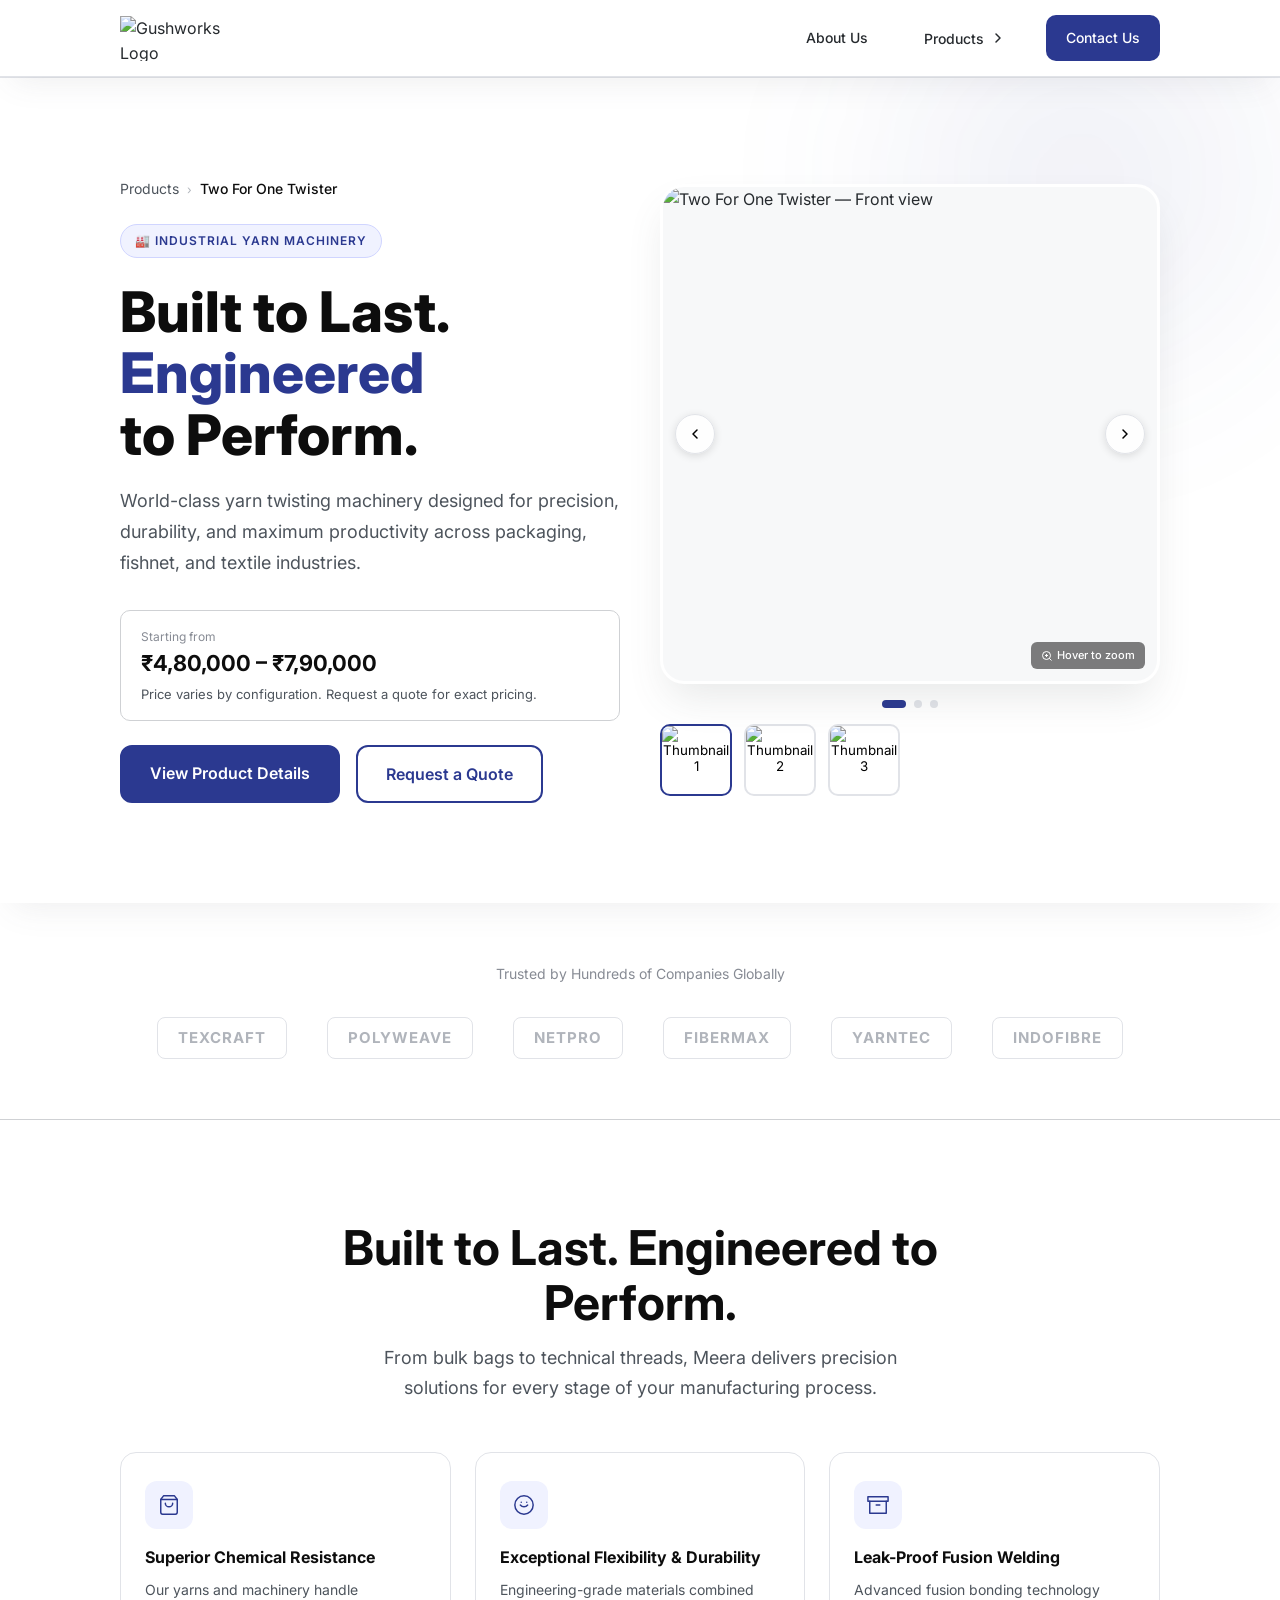
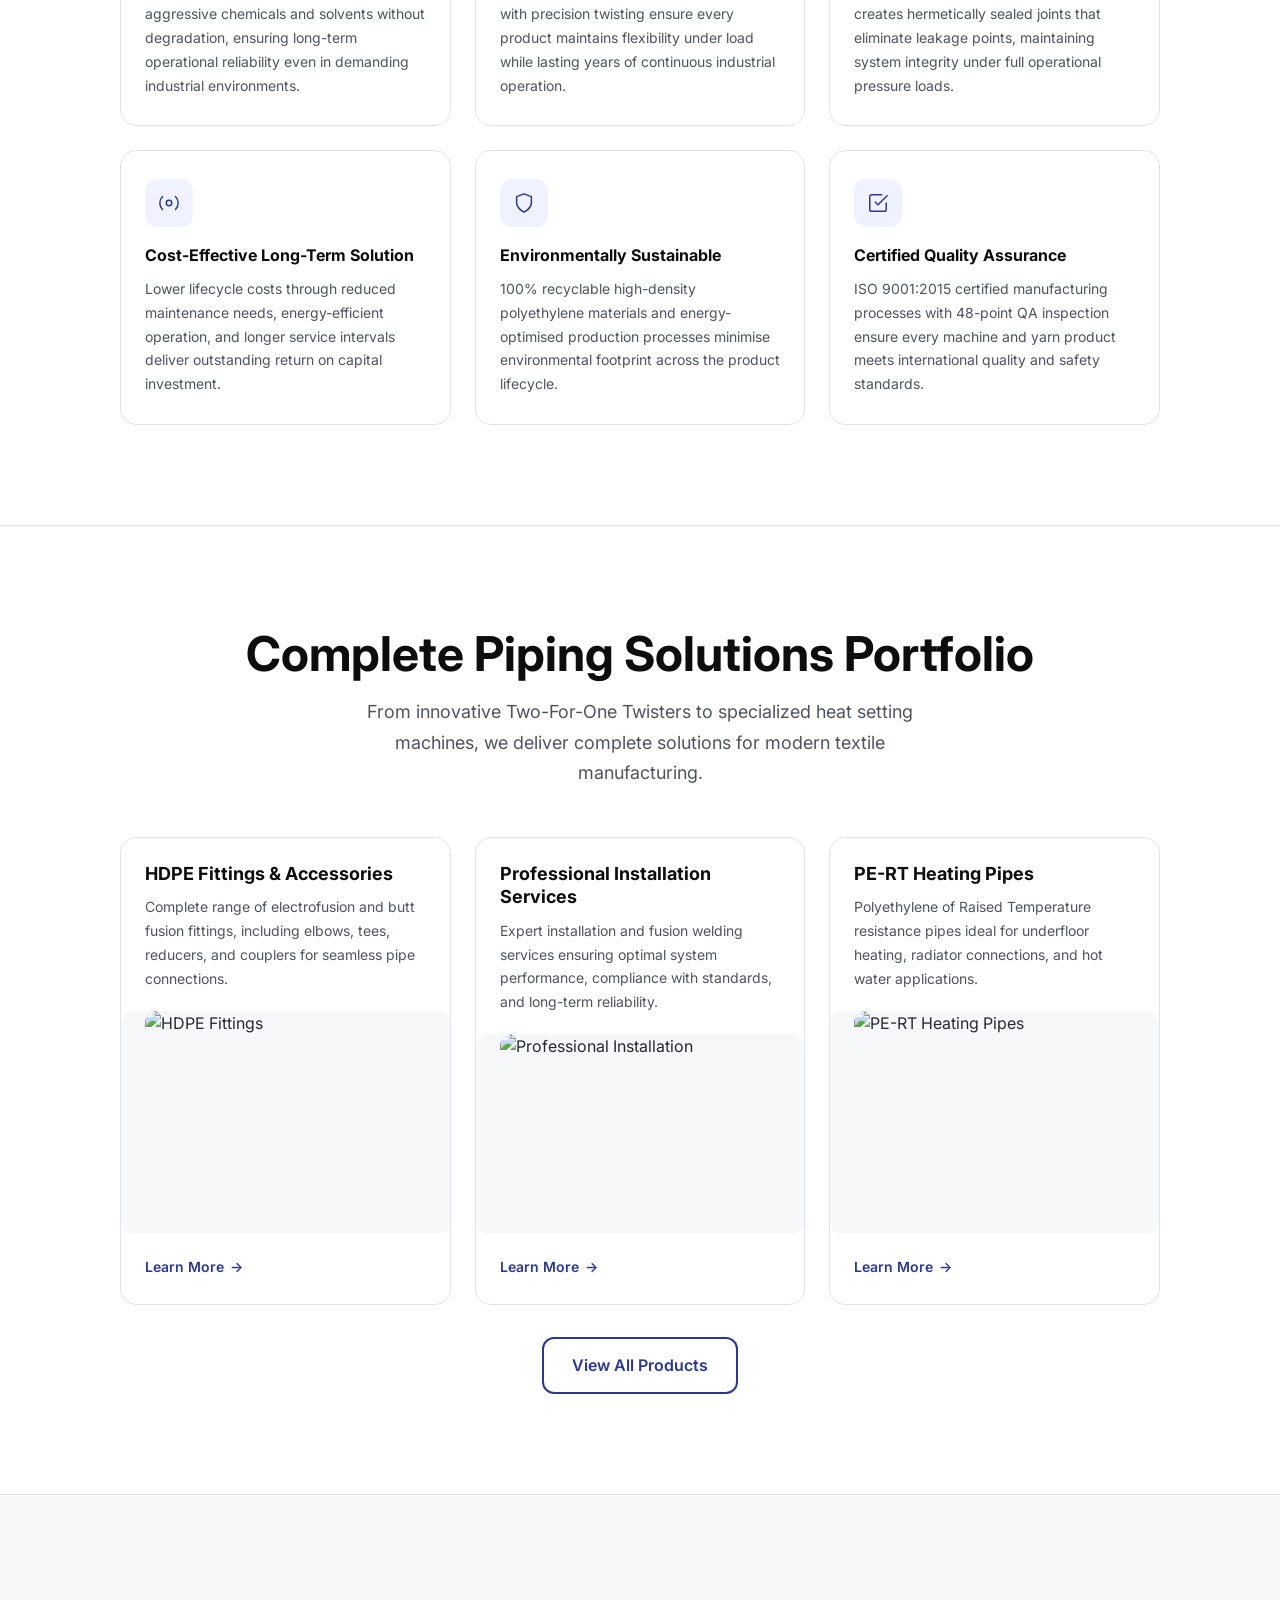
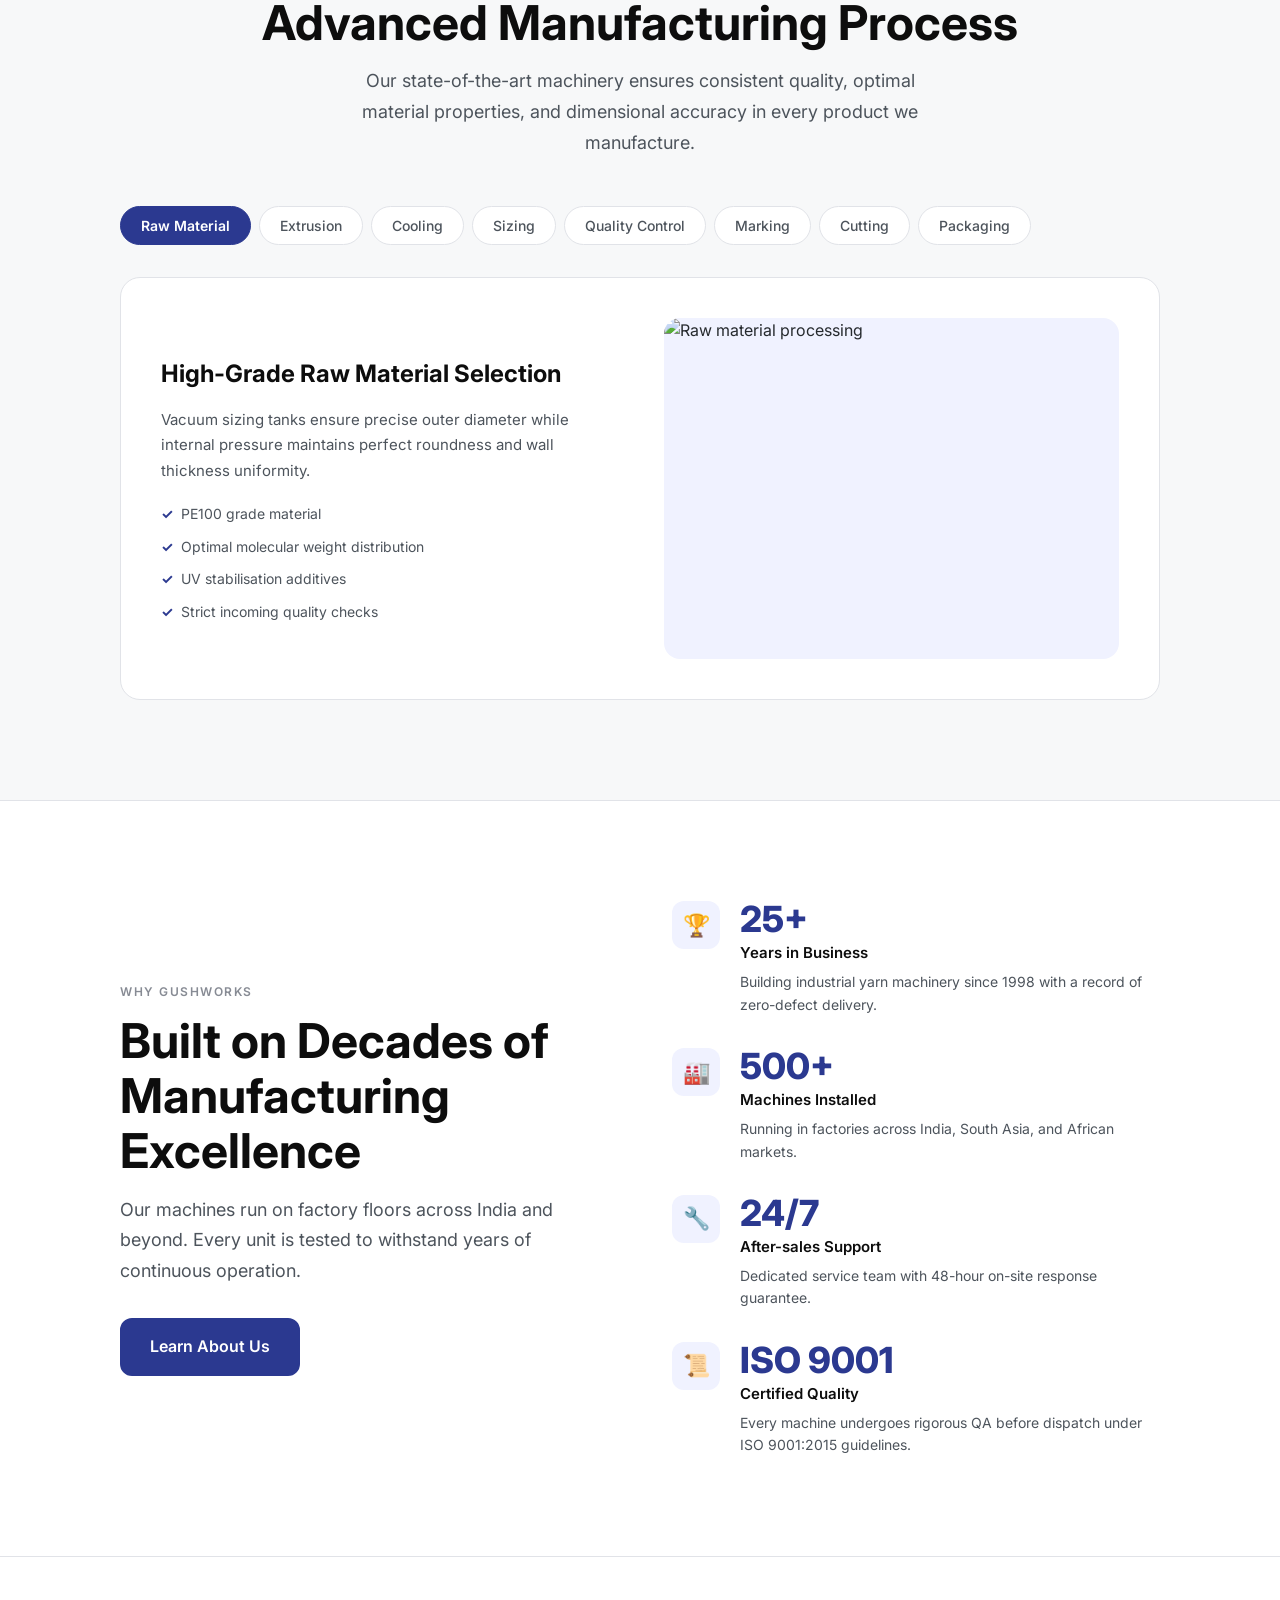
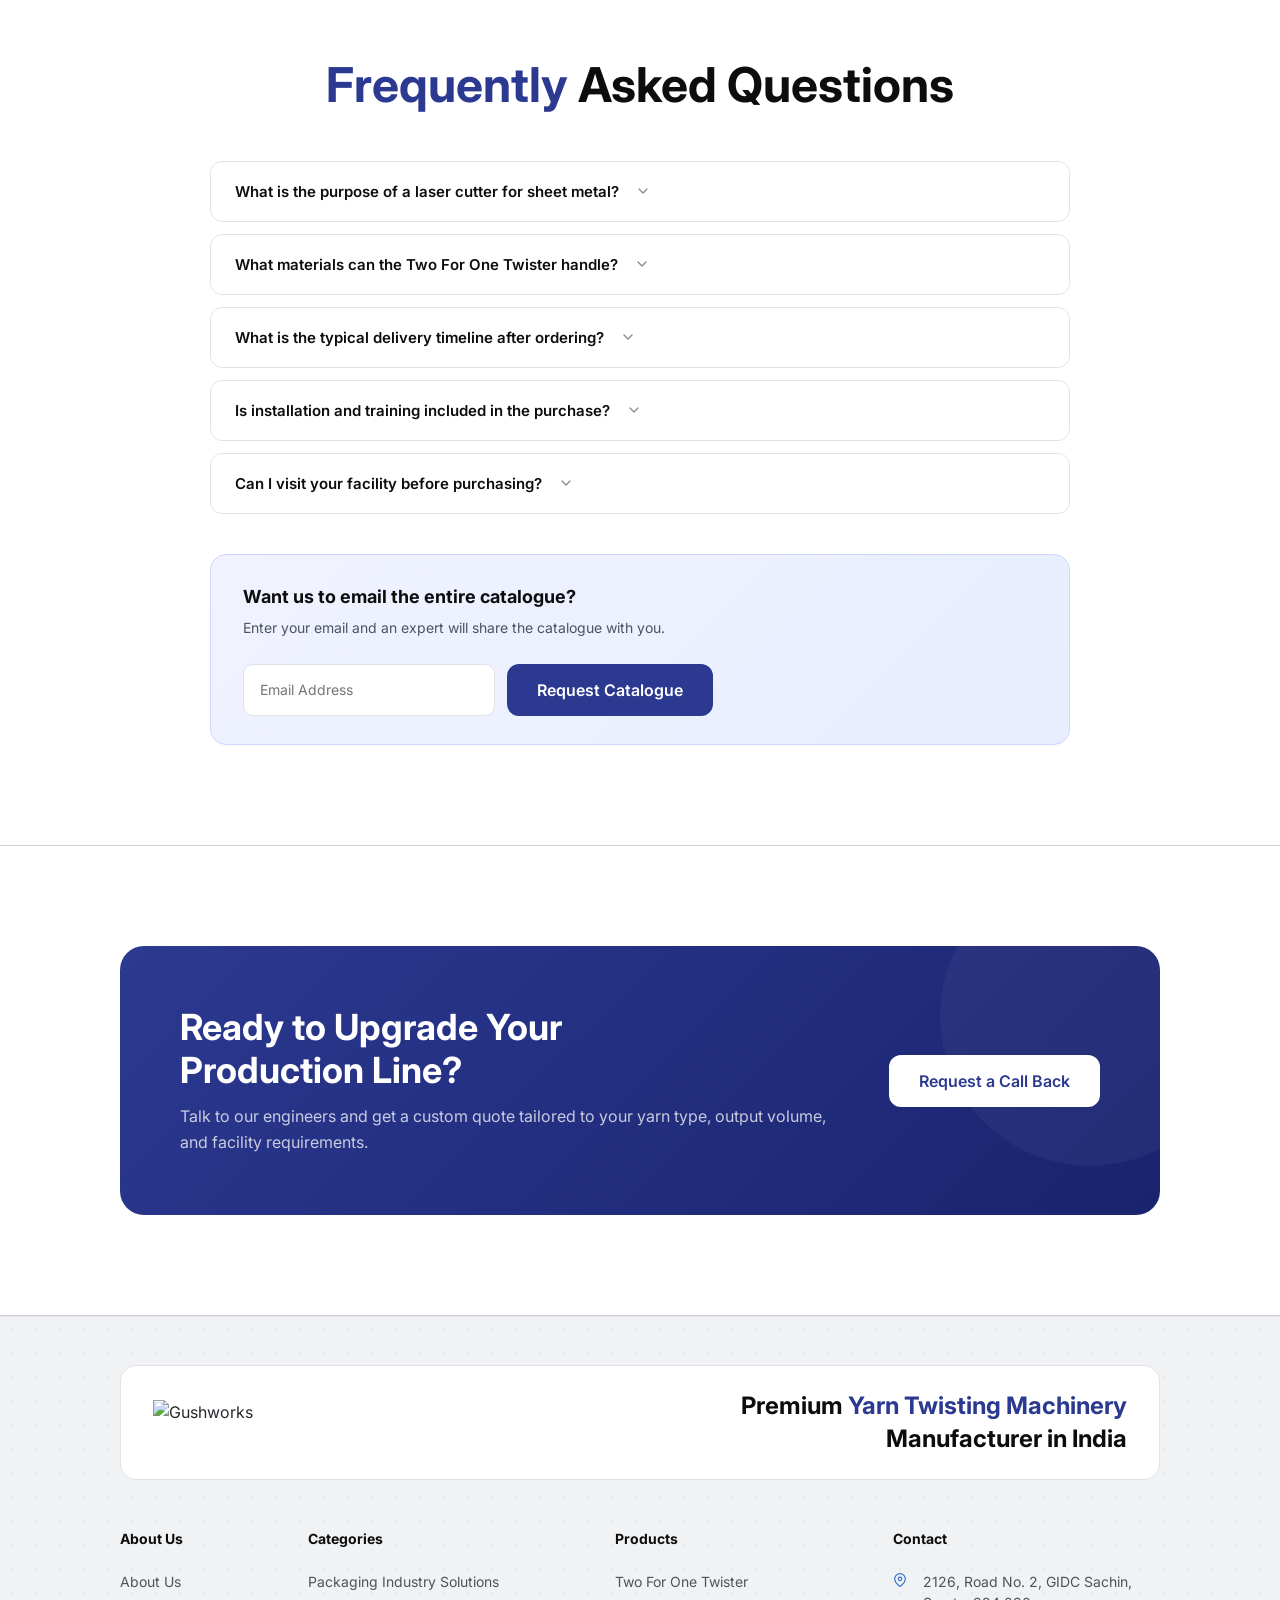
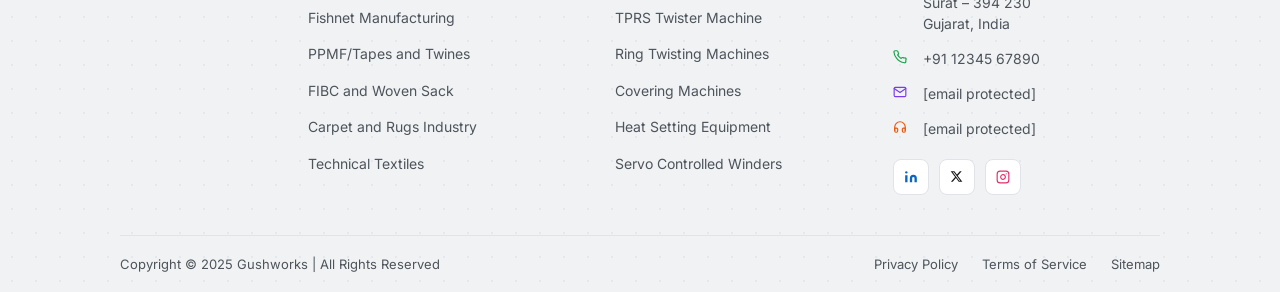
==== index.html @ 1fcc1e01 "Add files via upload" ====
<!DOCTYPE html>
<html lang="en">
<head>
  <meta charset="UTF-8" />
  <meta name="viewport" content="width=device-width, initial-scale=1.0" />
  <title>Gushworks — Built to Last. Engineered to Perform.</title>
  <meta name="description" content="Gushworks manufactures industrial yarn machinery trusted by hundreds of companies globally. From packaging to fishnet solutions — precision engineering for every industry." />
  <link rel="stylesheet" href="styles.css" />
  <link rel="preconnect" href="https://fonts.googleapis.com" />
  <link rel="preconnect" href="https://fonts.gstatic.com" crossorigin />
</head>
<body>

<!-- ===================================================================
     STICKY HEADER BAND
     Positioned above the navbar. Hidden by default (translateY(-100%)).
     JS adds .visible class when user scrolls past the first fold (hero).
     Disappears when scrolling back to top.
=================================================================== -->
<div class="sticky-header" id="sticky-header" role="banner" aria-label="Sticky product header" aria-hidden="true">
  <div class="container">
    <div class="sticky-header__left">
      <span class="sticky-header__name">Gushworks — Two For One Twister</span>
      <span class="sticky-header__badge">🏭 Industrial Yarn Machinery</span>
    </div>
    <div class="sticky-header__right">
      <span class="sticky-header__price">₹4,80,000 – ₹7,90,000</span>
      <button class="sticky-header__cta" data-modal="modal-quote">Request a Quote</button>
    </div>
  </div>
</div>

<!-- ===================================================================
     NAVBAR
     z-index: 1000. Translates down when .sticky-header.visible is active.
=================================================================== -->
<header class="navbar" role="banner" aria-label="Main navigation">
  <div class="container">
    <a href="index.html" class="navbar__logo" aria-label="Gushworks home">
      <img src="assets/logo.svg" alt="Gushworks Logo" width="109" height="45" />
    </a>
    <nav class="navbar__right" aria-label="Primary navigation">
      <a href="about.html" class="nav-link">About Us</a>
      <div class="nav-dropdown" role="navigation" aria-label="Products dropdown">
        <button class="nav-link" aria-haspopup="true" aria-expanded="false" id="products-btn">
          Products
          <span class="nav-dropdown__icon" aria-hidden="true">
            <svg width="16" height="16" viewBox="0 0 16 16" fill="none"><path d="M6 12L10 8L6 4" stroke="currentColor" stroke-width="1.5" stroke-linecap="round" stroke-linejoin="round"/></svg>
          </span>
        </button>
        <ul class="dropdown-menu" role="menu" aria-labelledby="products-btn">
          <li role="none"><a href="product-detail.html" role="menuitem">Two For One Twister</a></li>
          <li role="none"><a href="products.html" role="menuitem">Packaging Industry Solutions</a></li>
          <li role="none"><a href="products.html" role="menuitem">Fishnet Manufacturing</a></li>
          <li role="none"><a href="products.html" role="menuitem">All Products</a></li>
        </ul>
      </div>
      <a href="contact.html" class="btn-nav">Contact Us</a>
    </nav>
    <button class="hamburger" aria-label="Toggle mobile menu" aria-expanded="false">
      <span></span><span></span><span></span>
    </button>
  </div>
</header>

<!-- Mobile Nav -->
<nav class="mobile-nav" aria-label="Mobile navigation">
  <a href="index.html">Home</a>
  <a href="about.html">About Us</a>
  <a href="products.html">Products</a>
  <a href="product-detail.html">Two For One Twister</a>
  <a href="contact.html" class="btn-mobile-contact">Contact Us</a>
</nav>

<main class="page-body">

  <!-- ===================================================================
       HERO SECTION
  =================================================================== -->
  <section class="hero" aria-label="Hero">
    <div class="hero-noise" aria-hidden="true"></div>
    <div class="hero-blur" aria-hidden="true"></div>
    <div class="container">

      <!-- Left: Content -->
      <div class="hero__content" data-reveal>
        <nav class="breadcrumb" aria-label="Breadcrumb">
          <a href="products.html">Products</a>
          <span class="sep" aria-hidden="true">›</span>
          <span class="current">Two For One Twister</span>
        </nav>
        <div class="hero__badge" aria-label="Category">🏭 Industrial Yarn Machinery</div>
        <h1 class="hero__title">Built to Last.<br><span>Engineered</span><br>to Perform.</h1>
        <p class="hero__desc">World-class yarn twisting machinery designed for precision, durability, and maximum productivity across packaging, fishnet, and textile industries.</p>

        <div class="price-card">
          <div>
            <div class="price-card__label">Starting from</div>
            <div class="price-card__value">₹4,80,000 – ₹7,90,000</div>
            <div class="price-card__note">Price varies by configuration. Request a quote for exact pricing.</div>
          </div>
        </div>

        <div class="hero__actions">
          <a href="product-detail.html" class="btn btn-primary">View Product Details</a>
          <button class="btn btn-outline" data-modal="modal-quote">Request a Quote</button>
        </div>
      </div>

      <!-- Right: Carousel -->
      <div class="hero__carousel-col" data-reveal>
        <div class="carousel-wrapper">
          <div class="carousel" id="hero-carousel" data-zoom tabindex="0" aria-label="Product images carousel" role="img">
            <div class="carousel__track" role="list">
              <div class="carousel__slide" role="listitem" aria-label="Product image 1">
                <img src="https://images.unsplash.com/photo-1504307651254-35680f356dfd?w=800&q=80" alt="Two For One Twister — Front view" loading="lazy" />
              </div>
              <div class="carousel__slide" role="listitem" aria-label="Product image 2">
                <img src="https://images.unsplash.com/photo-1504307651254-35680f356dfd?w=800&q=80" alt="Two For One Twister — Side view" loading="lazy" />
              </div>
              <div class="carousel__slide" role="listitem" aria-label="Product image 3">
                <img src="https://images.unsplash.com/photo-1504307651254-35680f356dfd?w=800&q=80" alt="Two For One Twister — Detail view" loading="lazy" />
              </div>
            </div>
            <button class="carousel__btn carousel__btn--prev" aria-label="Previous image">
              <svg width="16" height="16" viewBox="0 0 16 16" fill="none"><path d="M10 12L6 8L10 4" stroke="currentColor" stroke-width="1.5" stroke-linecap="round" stroke-linejoin="round"/></svg>
            </button>
            <button class="carousel__btn carousel__btn--next" aria-label="Next image">
              <svg width="16" height="16" viewBox="0 0 16 16" fill="none"><path d="M6 12L10 8L6 4" stroke="currentColor" stroke-width="1.5" stroke-linecap="round" stroke-linejoin="round"/></svg>
            </button>
            <div class="zoom-hint" aria-hidden="true">
              <svg width="12" height="12" viewBox="0 0 24 24" fill="none" stroke="currentColor" stroke-width="2"><circle cx="11" cy="11" r="8"/><path d="M21 21l-4.35-4.35"/><line x1="11" y1="8" x2="11" y2="14"/><line x1="8" y1="11" x2="14" y2="11"/></svg>
              Hover to zoom
            </div>
          </div>
          <!-- Zoom panel -->
          <div class="zoom-panel" aria-hidden="true">
            <img src="https://images.unsplash.com/photo-1504307651254-35680f356dfd?w=800&q=80" alt="" />
          </div>
          <!-- Dots -->
          <div class="carousel__dots" role="tablist" aria-label="Slide indicators">
            <button class="carousel__dot active" role="tab" aria-selected="true" aria-label="Slide 1"></button>
            <button class="carousel__dot" role="tab" aria-selected="false" aria-label="Slide 2"></button>
            <button class="carousel__dot" role="tab" aria-selected="false" aria-label="Slide 3"></button>
          </div>
          <!-- Thumbnails -->
          <div class="carousel__thumbnails" aria-label="Image thumbnails">
            <button class="carousel__thumb active" aria-label="View image 1"><img src="https://images.unsplash.com/photo-1504307651254-35680f356dfd?w=800&q=80" alt="Thumbnail 1" /></button>
            <button class="carousel__thumb" aria-label="View image 2"><img src="https://images.unsplash.com/photo-1504307651254-35680f356dfd?w=800&q=80" alt="Thumbnail 2" /></button>
            <button class="carousel__thumb" aria-label="View image 3"><img src="https://images.unsplash.com/photo-1504307651254-35680f356dfd?w=800&q=80" alt="Thumbnail 3" /></button>
          </div>
        </div>
      </div>

    </div>
  </section>

  <!-- ===================================================================
       CLIENTS / TRUSTED BY
  =================================================================== -->
  <section class="clients-section" aria-label="Trusted clients">
    <div class="container">
      <p class="clients-label">Trusted by Hundreds of Companies Globally</p>
      <div class="clients-logos" aria-label="Client logos">
        <span class="client-logo-text">TEXCRAFT</span>
        <span class="client-logo-text">POLYWEAVE</span>
        <span class="client-logo-text">NETPRO</span>
        <span class="client-logo-text">FIBERMAX</span>
        <span class="client-logo-text">YARNTEC</span>
        <span class="client-logo-text">INDOFIBRE</span>
      </div>
    </div>
  </section>

  <!-- ===================================================================
       FEATURES — 6-CARD LIGHT GRID
  =================================================================== -->
  <section class="features-light-section" aria-label="Key features">
    <div class="container">
      <div class="text-center" data-reveal>
        <h2 class="section-heading" style="max-width:600px;margin:0 auto 12px;">Built to Last. Engineered to Perform.</h2>
        <p class="section-subheading" style="max-width:560px;margin:0 auto;">From bulk bags to technical threads, Meera delivers precision solutions for every stage of your manufacturing process.</p>
      </div>
      <div class="feat6-grid mt-48">
        <div class="feat6-card" data-reveal>
          <div class="feat6-icon">
            <svg width="22" height="22" viewBox="0 0 24 24" fill="none" stroke="currentColor" stroke-width="1.6" stroke-linecap="round" stroke-linejoin="round"><path d="M6 2L3 6v14a2 2 0 0 0 2 2h14a2 2 0 0 0 2-2V6l-3-4z"/><line x1="3" y1="6" x2="21" y2="6"/><path d="M16 10a4 4 0 0 1-8 0"/></svg>
          </div>
          <h3 class="feat6-title">Superior Chemical Resistance</h3>
          <p class="feat6-desc">Our yarns and machinery handle aggressive chemicals and solvents without degradation, ensuring long-term operational reliability even in demanding industrial environments.</p>
        </div>
        <div class="feat6-card" data-reveal>
          <div class="feat6-icon">
            <svg width="22" height="22" viewBox="0 0 24 24" fill="none" stroke="currentColor" stroke-width="1.6" stroke-linecap="round" stroke-linejoin="round"><path d="M12 2a10 10 0 1 0 0 20A10 10 0 0 0 12 2z"/><path d="M8 12s1.5 2 4 2 4-2 4-2"/><line x1="9" y1="9" x2="9.01" y2="9"/><line x1="15" y1="9" x2="15.01" y2="9"/></svg>
          </div>
          <h3 class="feat6-title">Exceptional Flexibility &amp; Durability</h3>
          <p class="feat6-desc">Engineering-grade materials combined with precision twisting ensure every product maintains flexibility under load while lasting years of continuous industrial operation.</p>
        </div>
        <div class="feat6-card" data-reveal>
          <div class="feat6-icon">
            <svg width="22" height="22" viewBox="0 0 24 24" fill="none" stroke="currentColor" stroke-width="1.6" stroke-linecap="round" stroke-linejoin="round"><polyline points="21 8 21 21 3 21 3 8"/><rect x="1" y="3" width="22" height="5"/><line x1="10" y1="12" x2="14" y2="12"/></svg>
          </div>
          <h3 class="feat6-title">Leak-Proof Fusion Welding</h3>
          <p class="feat6-desc">Advanced fusion bonding technology creates hermetically sealed joints that eliminate leakage points, maintaining system integrity under full operational pressure loads.</p>
        </div>
        <div class="feat6-card" data-reveal>
          <div class="feat6-icon">
            <svg width="22" height="22" viewBox="0 0 24 24" fill="none" stroke="currentColor" stroke-width="1.6" stroke-linecap="round" stroke-linejoin="round"><circle cx="12" cy="12" r="3"/><path d="M19.07 4.93a10 10 0 0 1 0 14.14"/><path d="M4.93 4.93a10 10 0 0 0 0 14.14"/></svg>
          </div>
          <h3 class="feat6-title">Cost-Effective Long-Term Solution</h3>
          <p class="feat6-desc">Lower lifecycle costs through reduced maintenance needs, energy-efficient operation, and longer service intervals deliver outstanding return on capital investment.</p>
        </div>
        <div class="feat6-card" data-reveal>
          <div class="feat6-icon">
            <svg width="22" height="22" viewBox="0 0 24 24" fill="none" stroke="currentColor" stroke-width="1.6" stroke-linecap="round" stroke-linejoin="round"><path d="M12 22s8-4 8-10V5l-8-3-8 3v7c0 6 8 10 8 10z"/></svg>
          </div>
          <h3 class="feat6-title">Environmentally Sustainable</h3>
          <p class="feat6-desc">100% recyclable high-density polyethylene materials and energy-optimised production processes minimise environmental footprint across the product lifecycle.</p>
        </div>
        <div class="feat6-card" data-reveal>
          <div class="feat6-icon">
            <svg width="22" height="22" viewBox="0 0 24 24" fill="none" stroke="currentColor" stroke-width="1.6" stroke-linecap="round" stroke-linejoin="round"><polyline points="9 11 12 14 22 4"/><path d="M21 12v7a2 2 0 0 1-2 2H5a2 2 0 0 1-2-2V5a2 2 0 0 1 2-2h11"/></svg>
          </div>
          <h3 class="feat6-title">Certified Quality Assurance</h3>
          <p class="feat6-desc">ISO 9001:2015 certified manufacturing processes with 48-point QA inspection ensure every machine and yarn product meets international quality and safety standards.</p>
        </div>
      </div>
    </div>
  </section>

  <!-- ===================================================================
       PRODUCTS GRID — Figma layout: title→desc→image→Learn More
  =================================================================== -->
  <section class="products-section" id="products" aria-label="Product lineup">
    <div class="container">
      <div class="text-center" data-reveal>
        <h2 class="section-heading">Complete Piping Solutions Portfolio</h2>
        <p class="section-subheading" style="max-width:580px;margin:12px auto 0;">From innovative Two-For-One Twisters to specialized heat setting machines, we deliver complete solutions for modern textile manufacturing.</p>
      </div>
      <div class="portfolio-grid mt-48">
        <article class="portfolio-card" data-reveal>
          <div class="portfolio-card__body">
            <h3 class="portfolio-card__title">HDPE Fittings &amp; Accessories</h3>
            <p class="portfolio-card__desc">Complete range of electrofusion and butt fusion fittings, including elbows, tees, reducers, and couplers for seamless pipe connections.</p>
          </div>
          <div class="portfolio-card__img">
            <img src="https://images.unsplash.com/photo-1504307651254-35680f356dfd?w=800&q=80" alt="HDPE Fittings" loading="lazy" />
          </div>
          <div class="portfolio-card__footer">
            <a href="product-detail.html" class="portfolio-card__btn">Learn More</a>
          </div>
        </article>
        <article class="portfolio-card" data-reveal>
          <div class="portfolio-card__body">
            <h3 class="portfolio-card__title">Professional Installation Services</h3>
            <p class="portfolio-card__desc">Expert installation and fusion welding services ensuring optimal system performance, compliance with standards, and long-term reliability.</p>
          </div>
          <div class="portfolio-card__img">
            <img src="https://images.unsplash.com/photo-1504307651254-35680f356dfd?w=800&q=80" alt="Professional Installation" loading="lazy" />
          </div>
          <div class="portfolio-card__footer">
            <a href="products.html" class="portfolio-card__btn">Learn More</a>
          </div>
        </article>
        <article class="portfolio-card" data-reveal>
          <div class="portfolio-card__body">
            <h3 class="portfolio-card__title">PE-RT Heating Pipes</h3>
            <p class="portfolio-card__desc">Polyethylene of Raised Temperature resistance pipes ideal for underfloor heating, radiator connections, and hot water applications.</p>
          </div>
          <div class="portfolio-card__img">
            <img src="https://images.unsplash.com/photo-1504307651254-35680f356dfd?w=800&q=80" alt="PE-RT Heating Pipes" loading="lazy" />
          </div>
          <div class="portfolio-card__footer">
            <a href="products.html" class="portfolio-card__btn">Learn More</a>
          </div>
        </article>
      </div>
      <div class="text-center mt-32" data-reveal>
        <a href="products.html" class="btn btn-outline">View All Products</a>
      </div>
    </div>
  </section>

  <!-- ===================================================================
       MANUFACTURING PROCESS — Tab style
  =================================================================== -->
  <section class="process-section" aria-label="Manufacturing process">
    <div class="container">
      <div class="text-center" data-reveal>
        <h2 class="section-heading">Advanced Manufacturing Process</h2>
        <p class="section-subheading" style="max-width:580px;margin:12px auto 0;">Our state-of-the-art machinery ensures consistent quality, optimal material properties, and dimensional accuracy in every product we manufacture.</p>
      </div>
      <!-- Tab strip -->
      <div class="process-tabs mt-48" role="tablist" aria-label="Process steps">
        <button class="process-tab active" role="tab" aria-selected="true" data-process="raw-material">Raw Material</button>
        <button class="process-tab" role="tab" aria-selected="false" data-process="extrusion">Extrusion</button>
        <button class="process-tab" role="tab" aria-selected="false" data-process="cooling">Cooling</button>
        <button class="process-tab" role="tab" aria-selected="false" data-process="sizing">Sizing</button>
        <button class="process-tab" role="tab" aria-selected="false" data-process="quality">Quality Control</button>
        <button class="process-tab" role="tab" aria-selected="false" data-process="marking">Marking</button>
        <button class="process-tab" role="tab" aria-selected="false" data-process="cutting">Cutting</button>
        <button class="process-tab" role="tab" aria-selected="false" data-process="packaging">Packaging</button>
      </div>
      <!-- Tab panels -->
      <div class="process-panels">
        <div class="process-panel active" id="raw-material" role="tabpanel">
          <div class="process-panel__content">
            <div class="process-panel__text">
              <h3>High-Grade Raw Material Selection</h3>
              <p>Vacuum sizing tanks ensure precise outer diameter while internal pressure maintains perfect roundness and wall thickness uniformity.</p>
              <ul class="process-panel__list">
                <li>PE100 grade material</li>
                <li>Optimal molecular weight distribution</li>
                <li>UV stabilisation additives</li>
                <li>Strict incoming quality checks</li>
              </ul>
            </div>
            <div class="process-panel__img">
              <img src="https://images.unsplash.com/photo-1504307651254-35680f356dfd?w=800&q=80" alt="Raw material processing" loading="lazy" />
            </div>
          </div>
        </div>
        <div class="process-panel" id="extrusion" role="tabpanel">
          <div class="process-panel__content">
            <div class="process-panel__text">
              <h3>Precision Extrusion Technology</h3>
              <p>Computer-controlled extruders melt and form the raw material at precise temperatures, ensuring consistent wall thickness and structural integrity.</p>
              <ul class="process-panel__list">
                <li>Temperature-controlled barrel zones</li>
                <li>Consistent melt pressure monitoring</li>
                <li>Automated screw speed adjustment</li>
                <li>Real-time output logging</li>
              </ul>
            </div>
            <div class="process-panel__img">
              <img src="https://images.unsplash.com/photo-1504307651254-35680f356dfd?w=800&q=80" alt="Extrusion process" loading="lazy" />
            </div>
          </div>
        </div>
        <div class="process-panel" id="cooling" role="tabpanel">
          <div class="process-panel__content">
            <div class="process-panel__text">
              <h3>Controlled Cooling System</h3>
              <p>Water cooling tanks rapidly stabilise the product shape, locking in dimensional accuracy and preventing warping or distortion.</p>
              <ul class="process-panel__list">
                <li>Multi-stage cooling tanks</li>
                <li>Temperature-regulated water</li>
                <li>Minimal thermal stress</li>
              </ul>
            </div>
            <div class="process-panel__img">
              <img src="https://images.unsplash.com/photo-1504307651254-35680f356dfd?w=800&q=80" alt="Cooling process" loading="lazy" />
            </div>
          </div>
        </div>
        <div class="process-panel" id="sizing" role="tabpanel">
          <div class="process-panel__content">
            <div class="process-panel__text">
              <h3>Vacuum Sizing &amp; Calibration</h3>
              <p>Vacuum sizing tanks maintain exact outside diameter while ensuring round, uniform cross-section throughout the entire product length.</p>
              <ul class="process-panel__list">
                <li>±0.1 mm diameter tolerance</li>
                <li>Automated vacuum control</li>
                <li>Continuous dimension logging</li>
              </ul>
            </div>
            <div class="process-panel__img">
              <img src="https://images.unsplash.com/photo-1504307651254-35680f356dfd?w=800&q=80" alt="Sizing process" loading="lazy" />
            </div>
          </div>
        </div>
        <div class="process-panel" id="quality" role="tabpanel">
          <div class="process-panel__content">
            <div class="process-panel__text">
              <h3>48-Point Quality Control</h3>
              <p>Every product passes a 48-point inspection including dimensional accuracy, pressure testing, and visual surface quality checks.</p>
              <ul class="process-panel__list">
                <li>Hydrostatic pressure testing</li>
                <li>Wall thickness verification</li>
                <li>Surface defect inspection</li>
                <li>ISO 9001:2015 documentation</li>
              </ul>
            </div>
            <div class="process-panel__img">
              <img src="https://images.unsplash.com/photo-1504307651254-35680f356dfd?w=800&q=80" alt="Quality control" loading="lazy" />
            </div>
          </div>
        </div>
        <div class="process-panel" id="marking" role="tabpanel">
          <div class="process-panel__content">
            <div class="process-panel__text">
              <h3>Laser Marking &amp; Identification</h3>
              <p>Permanent laser marking applies product code, standard compliance, batch number, and production date at specified intervals along the entire length.</p>
              <ul class="process-panel__list">
                <li>Permanent UV-resistant marking</li>
                <li>Full traceability data</li>
                <li>Standard compliance codes</li>
              </ul>
            </div>
            <div class="process-panel__img">
              <img src="https://images.unsplash.com/photo-1504307651254-35680f356dfd?w=800&q=80" alt="Marking process" loading="lazy" />
            </div>
          </div>
        </div>
        <div class="process-panel" id="cutting" role="tabpanel">
          <div class="process-panel__content">
            <div class="process-panel__text">
              <h3>High-Precision Cutting</h3>
              <p>Servo-controlled planetary cutters deliver burr-free, square cuts at exact specified lengths with tolerance within ±2 mm.</p>
              <ul class="process-panel__list">
                <li>±2 mm length accuracy</li>
                <li>Burr-free cut surface</li>
                <li>Automated length counting</li>
              </ul>
            </div>
            <div class="process-panel__img">
              <img src="https://images.unsplash.com/photo-1504307651254-35680f356dfd?w=800&q=80" alt="Cutting process" loading="lazy" />
            </div>
          </div>
        </div>
        <div class="process-panel" id="packaging" role="tabpanel">
          <div class="process-panel__content">
            <div class="process-panel__text">
              <h3>Secure Packaging &amp; Dispatch</h3>
              <p>Products are bundled, capped, and stretch-wrapped with full labelling for safe transport and easy site handling on delivery.</p>
              <ul class="process-panel__list">
                <li>End-capped for protection</li>
                <li>Bundled &amp; stretch-wrapped</li>
                <li>Full batch documentation</li>
              </ul>
            </div>
            <div class="process-panel__img">
              <img src="https://images.unsplash.com/photo-1504307651254-35680f356dfd?w=800&q=80" alt="Packaging process" loading="lazy" />
            </div>
          </div>
        </div>
      </div>
    </div>
  </section>

  <!-- ===================================================================
       WHY CHOOSE US
  =================================================================== -->
  <section class="why-section" id="why-us" aria-label="Why choose Gushworks">
    <div class="container">
      <div class="why-grid">
        <div data-reveal>
          <div class="section-label">Why Gushworks</div>
          <h2 class="section-heading">Built on Decades of Manufacturing Excellence</h2>
          <p class="section-subheading">Our machines run on factory floors across India and beyond. Every unit is tested to withstand years of continuous operation.</p>
          <div class="mt-32">
            <a href="about.html" class="btn btn-primary">Learn About Us</a>
          </div>
        </div>
        <div class="why__stat-list" data-reveal>
          <div class="why__stat-item">
            <div class="why__stat-icon">🏆</div>
            <div>
              <div class="why__stat-num">25+</div>
              <div class="why__stat-label">Years in Business</div>
              <div class="why__stat-desc">Building industrial yarn machinery since 1998 with a record of zero-defect delivery.</div>
            </div>
          </div>
          <div class="why__stat-item">
            <div class="why__stat-icon">🏭</div>
            <div>
              <div class="why__stat-num">500+</div>
              <div class="why__stat-label">Machines Installed</div>
              <div class="why__stat-desc">Running in factories across India, South Asia, and African markets.</div>
            </div>
          </div>
          <div class="why__stat-item">
            <div class="why__stat-icon">🔧</div>
            <div>
              <div class="why__stat-num">24/7</div>
              <div class="why__stat-label">After-sales Support</div>
              <div class="why__stat-desc">Dedicated service team with 48-hour on-site response guarantee.</div>
            </div>
          </div>
          <div class="why__stat-item">
            <div class="why__stat-icon">📜</div>
            <div>
              <div class="why__stat-num">ISO 9001</div>
              <div class="why__stat-label">Certified Quality</div>
              <div class="why__stat-desc">Every machine undergoes rigorous QA before dispatch under ISO 9001:2015 guidelines.</div>
            </div>
          </div>
        </div>
      </div>
    </div>
  </section>

  <!-- ===================================================================
       FAQ ACCORDION
  =================================================================== -->
  <section class="faq-section" id="faq" aria-label="Frequently asked questions">
    <div class="container">
      <div class="text-center" data-reveal>
        <h2 class="section-heading"><span style="color:var(--primary);">Frequently</span> Asked Questions</h2>
      </div>
      <div class="faq-solo mt-48" data-reveal>
        <ul class="faq-list" aria-label="FAQ list">
          <li class="faq-item">
            <button class="faq-question" aria-expanded="false">
              What is the purpose of a laser cutter for sheet metal?
              <span class="faq-chevron" aria-hidden="true">
                <svg width="16" height="16" viewBox="0 0 24 24" fill="none" stroke="currentColor" stroke-width="2" stroke-linecap="round" stroke-linejoin="round"><polyline points="6 9 12 15 18 9"/></svg>
              </span>
            </button>
            <div class="faq-answer">
              It is designed to cut various types of sheet metal with precision, allowing for intricate designs and shapes that are essential in manufacturing processes.
            </div>
          </li>
          <li class="faq-item">
            <button class="faq-question" aria-expanded="false">
              What materials can the Two For One Twister handle?
              <span class="faq-chevron" aria-hidden="true">
                <svg width="16" height="16" viewBox="0 0 24 24" fill="none" stroke="currentColor" stroke-width="2" stroke-linecap="round" stroke-linejoin="round"><polyline points="6 9 12 15 18 9"/></svg>
              </span>
            </button>
            <div class="faq-answer">
              The Two For One Twister is engineered for PP (polypropylene), HDPE, Nylon, Polyester, and blended yarn compositions. It supports both monofilament and multifilament configurations with adjustable tension settings.
            </div>
          </li>
          <li class="faq-item">
            <button class="faq-question" aria-expanded="false">
              What is the typical delivery timeline after ordering?
              <span class="faq-chevron" aria-hidden="true">
                <svg width="16" height="16" viewBox="0 0 24 24" fill="none" stroke="currentColor" stroke-width="2" stroke-linecap="round" stroke-linejoin="round"><polyline points="6 9 12 15 18 9"/></svg>
              </span>
            </button>
            <div class="faq-answer">
              Standard lead time is 8–12 weeks from order confirmation. Custom configurations may require 14–16 weeks. Expedited manufacturing is available for urgent orders — contact us for availability.
            </div>
          </li>
          <li class="faq-item">
            <button class="faq-question" aria-expanded="false">
              Is installation and training included in the purchase?
              <span class="faq-chevron" aria-hidden="true">
                <svg width="16" height="16" viewBox="0 0 24 24" fill="none" stroke="currentColor" stroke-width="2" stroke-linecap="round" stroke-linejoin="round"><polyline points="6 9 12 15 18 9"/></svg>
              </span>
            </button>
            <div class="faq-answer">
              Yes. All purchases include free on-site installation, commissioning, and a 2-day operator training program. Our service engineers are available Pan-India and in select international markets.
            </div>
          </li>
          <li class="faq-item">
            <button class="faq-question" aria-expanded="false">
              Can I visit your facility before purchasing?
              <span class="faq-chevron" aria-hidden="true">
                <svg width="16" height="16" viewBox="0 0 24 24" fill="none" stroke="currentColor" stroke-width="2" stroke-linecap="round" stroke-linejoin="round"><polyline points="6 9 12 15 18 9"/></svg>
              </span>
            </button>
            <div class="faq-answer">
              Absolutely. We welcome factory visits to see live machine demonstrations. Please contact us to schedule a visit. We also accommodate video-call based demonstrations for international buyers.
            </div>
          </li>
        </ul>

        <!-- Catalogue CTA -->
        <div class="faq-catalogue-cta" data-reveal>
          <div class="faq-catalogue-cta__text">
            <h4>Want us to email the entire catalogue?</h4>
            <p>Enter your email and an expert will share the catalogue with you.</p>
          </div>
          <form class="faq-catalogue-cta__form" onsubmit="return false;" aria-label="Catalogue request form">
            <input type="email" class="faq-catalogue-input" placeholder="Email Address" aria-label="Your email address" />
            <button type="submit" class="btn btn-primary">Request Catalogue</button>
          </form>
        </div>
      </div>
    </div>
  </section>

  <!-- ===================================================================
       CONTACT CTA
  =================================================================== -->
  <section class="cta-section" aria-label="Contact call to action">
    <div class="container">
      <div class="cta-box" data-reveal>
        <div class="cta-box__content">
          <h2 class="cta-box__title">Ready to Upgrade Your<br>Production Line?</h2>
          <p class="cta-box__subtitle">Talk to our engineers and get a custom quote tailored to your yarn type, output volume, and facility requirements.</p>
        </div>
        <div class="cta-box__action">
          <button class="btn btn-white" data-modal="modal-quote">Request a Call Back</button>
        </div>
      </div>
    </div>
  </section>

</main>

<!-- ===================================================================
     FOOTER
=================================================================== -->
<footer class="footer" aria-label="Site footer">
  <!-- Brand card -->
  <div class="container">
    <div class="footer-brand-card">
      <div class="footer-brand-card__logo">
        <img src="assets/logo.svg" alt="Gushworks" width="140" height="45" />
      </div>
      <div class="footer-brand-card__tagline">
        Premium <span>Yarn Twisting Machinery</span><br>Manufacturer in India
      </div>
    </div>
  </div>

  <!-- Four columns -->
  <div class="container">
    <div class="footer-grid">
      <!-- About Us -->
      <div class="footer-col">
        <h4>About Us</h4>
        <ul>
          <li><a href="about.html">About Us</a></li>
        </ul>
      </div>
      <!-- Categories -->
      <div class="footer-col">
        <h4>Categories</h4>
        <ul>
          <li><a href="products.html">Packaging Industry Solutions</a></li>
          <li><a href="products.html">Fishnet Manufacturing</a></li>
          <li><a href="products.html">PPMF/Tapes and Twines</a></li>
          <li><a href="products.html">FIBC and Woven Sack</a></li>
          <li><a href="products.html">Carpet and Rugs Industry</a></li>
          <li><a href="products.html">Technical Textiles</a></li>
        </ul>
      </div>
      <!-- Products -->
      <div class="footer-col">
        <h4>Products</h4>
        <ul>
          <li><a href="product-detail.html">Two For One Twister</a></li>
          <li><a href="products.html">TPRS Twister Machine</a></li>
          <li><a href="products.html">Ring Twisting Machines</a></li>
          <li><a href="products.html">Covering Machines</a></li>
          <li><a href="products.html">Heat Setting Equipment</a></li>
          <li><a href="products.html">Servo Controlled Winders</a></li>
        </ul>
      </div>
      <!-- Contact -->
      <div class="footer-col">
        <h4>Contact</h4>
        <div class="footer-contact-list">
          <div class="footer-contact-item">
            <span class="footer-contact-icon" aria-hidden="true">
              <svg width="14" height="14" viewBox="0 0 24 24" fill="none" stroke="currentColor" stroke-width="2" stroke-linecap="round" stroke-linejoin="round"><path d="M21 10c0 7-9 13-9 13s-9-6-9-13a9 9 0 0 1 18 0z"/><circle cx="12" cy="10" r="3"/></svg>
            </span>
            <span>2126, Road No. 2, GIDC Sachin, Surat – 394 230<br>Gujarat, India</span>
          </div>
          <div class="footer-contact-item">
            <span class="footer-contact-icon" aria-hidden="true">
              <svg width="14" height="14" viewBox="0 0 24 24" fill="none" stroke="currentColor" stroke-width="2" stroke-linecap="round" stroke-linejoin="round"><path d="M22 16.92v3a2 2 0 0 1-2.18 2 19.79 19.79 0 0 1-8.63-3.07A19.5 19.5 0 0 1 4.69 12a19.79 19.79 0 0 1-3.07-8.67A2 2 0 0 1 3.6 1.28h3a2 2 0 0 1 2 1.72c.127.96.361 1.903.7 2.81a2 2 0 0 1-.45 2.11L7.91 8.36a16 16 0 0 0 6.06 6.06l.94-.95a2 2 0 0 1 2.11-.45c.907.339 1.85.573 2.81.7A2 2 0 0 1 22 16.92z"/></svg>
            </span>
            <a href="tel:+911234567890">+91 12345 67890</a>
          </div>
          <div class="footer-contact-item">
            <span class="footer-contact-icon" aria-hidden="true">
              <svg width="14" height="14" viewBox="0 0 24 24" fill="none" stroke="currentColor" stroke-width="2" stroke-linecap="round" stroke-linejoin="round"><path d="M4 4h16c1.1 0 2 .9 2 2v12c0 1.1-.9 2-2 2H4c-1.1 0-2-.9-2-2V6c0-1.1.9-2 2-2z"/><polyline points="22,6 12,13 2,6"/></svg>
            </span>
            <a href="/cdn-cgi/l/email-protection#d4bdbab2bb94b3a1a7bca3bba6bfa7fab7bbb9"><span class="__cf_email__" data-cfemail="f0999e969fb097858398879f829b83de939f9d">[email&#160;protected]</span></a>
          </div>
          <div class="footer-contact-item">
            <span class="footer-contact-icon" aria-hidden="true">
              <svg width="14" height="14" viewBox="0 0 24 24" fill="none" stroke="currentColor" stroke-width="2" stroke-linecap="round" stroke-linejoin="round"><path d="M3 18v-6a9 9 0 0 1 18 0v6"/><path d="M21 19a2 2 0 0 1-2 2h-1a2 2 0 0 1-2-2v-3a2 2 0 0 1 2-2h3zM3 19a2 2 0 0 0 2 2h1a2 2 0 0 0 2-2v-3a2 2 0 0 0-2-2H3z"/></svg>
            </span>
            <a href="/cdn-cgi/l/email-protection#a8dbddd8d8c7dadce8cfdddbc0dfc7dac3db86cbc7c5"><span class="__cf_email__" data-cfemail="b5c6c0c5c5dac7c1f5d2c0c6ddc2dac7dec69bd6dad8">[email&#160;protected]</span></a>
          </div>
        </div>
        <!-- Social icons -->
        <div class="footer-socials" aria-label="Social media links">
          <a href="#" class="footer-social-link" aria-label="LinkedIn">
            <svg width="14" height="14" viewBox="0 0 24 24" fill="currentColor"><path d="M16 8a6 6 0 0 1 6 6v7h-4v-7a2 2 0 0 0-2-2 2 2 0 0 0-2 2v7h-4v-7a6 6 0 0 1 6-6zM2 9h4v12H2z"/><circle cx="4" cy="4" r="2"/></svg>
          </a>
          <a href="#" class="footer-social-link" aria-label="X (Twitter)">
            <svg width="13" height="13" viewBox="0 0 24 24" fill="currentColor"><path d="M18.244 2.25h3.308l-7.227 8.26 8.502 11.24H16.17l-5.214-6.817L4.99 21.75H1.68l7.73-8.835L1.254 2.25H8.08l4.713 6.231zm-1.161 17.52h1.833L7.084 4.126H5.117z"/></svg>
          </a>
          <a href="#" class="footer-social-link" aria-label="Instagram">
            <svg width="14" height="14" viewBox="0 0 24 24" fill="none" stroke="currentColor" stroke-width="2" stroke-linecap="round" stroke-linejoin="round"><rect x="2" y="2" width="20" height="20" rx="5" ry="5"/><path d="M16 11.37A4 4 0 1 1 12.63 8 4 4 0 0 1 16 11.37z"/><line x1="17.5" y1="6.5" x2="17.51" y2="6.5"/></svg>
          </a>
        </div>
      </div>
    </div>
  </div>

  <!-- Bottom bar -->
  <div class="container">
    <div class="footer-bottom">
      <p>Copyright © 2025 Gushworks | All Rights Reserved</p>
      <nav class="footer-bottom-links" aria-label="Legal links">
        <a href="#">Privacy Policy</a>
        <a href="#">Terms of Service</a>
        <a href="#">Sitemap</a>
      </nav>
    </div>
  </div>
</footer>


<!-- ===================================================================
     MODAL 2 — REQUEST A QUOTE / CALL BACK
=================================================================== -->
<div class="modal-backdrop" id="modal-quote" role="dialog" aria-modal="true" aria-labelledby="modal-quote-title">
  <div class="modal-box">
    <button class="modal-close" aria-label="Close modal">✕</button>
    <h2 class="modal-title" id="modal-quote-title">Request a Call Back</h2>
    <p class="modal-subtitle">Fill in your details and our team will reach out within 24 business hours.</p>
    <form data-form id="quote-form" novalidate>
      <div class="form-row">
        <div class="form-group">
          <label class="form-label" for="quote-name">Full Name <span style="color:red">*</span></label>
          <input class="form-input" id="quote-name" type="text" placeholder="Your full name" required />
        </div>
        <div class="form-group">
          <label class="form-label" for="quote-company">Company Name</label>
          <input class="form-input" id="quote-company" type="text" placeholder="Your company" />
        </div>
      </div>
      <div class="form-group">
        <label class="form-label" for="quote-email">Email Address <span style="color:red">*</span></label>
        <input class="form-input" id="quote-email" type="email" placeholder="you@company.com" required />
      </div>
      <div class="form-group">
        <label class="form-label" for="quote-phone">Phone Number <span style="color:red">*</span></label>
        <input class="form-input" id="quote-phone" type="tel" placeholder="+91 XXXXX XXXXX" required />
      </div>
      <div class="form-group">
        <label class="form-label" for="quote-msg">Message (optional)</label>
        <textarea class="form-textarea" id="quote-msg" p
---- styles.css ----
/* ============================================================
   GUSHWORKS — Shared Stylesheet
   Design tokens from Figma: DOv07H7C2tA5UrVLhmfwfW
   ============================================================ */

/* --- Google Fonts --- */
@import url('https://fonts.googleapis.com/css2?family=Inter:wght@300;400;500;600;700;800;900&display=swap');

/* --- CSS Custom Properties --- */
:root {
  --primary: #2B3990;
  --primary-hover: #1f2a6e;
  --dark-bg: #111827;
  --white: #FFFFFF;
  --body-bg: #FFFFFF;
  --footer-bg: #F1F2F3;
  --border: #E1E3E8;
  --border-light: #CFD1D4;
  --text-primary: #0D0D0D;
  --text-body: #262A2E;
  --text-muted: #4D545C;
  --text-soft: #878B94;
  --text-white: #FFFFFF;
  --max-w: 1240px;
  --sticky-h: 48px;       /* height of the sticky header band above the navbar */
  --nav-h: 77px;
  --nav-offset: 77px;     /* used for page-body padding when sticky-header is hidden */
  --radius-btn: 10px;
  --radius-card: 16px;
  --shadow-card: 0px 20px 40px -8px rgba(88,92,95,0.14);
  --shadow-nav: 0px 16px 32px -12px rgba(88,92,95,0.10);
  --transition: 0.25s ease;
  --pad-x: 100px;
  --pad-y: 100px;
}

/* --- Reset --- */
*, *::before, *::after { box-sizing: border-box; margin: 0; padding: 0; }
html { scroll-behavior: smooth; }
body {
  font-family: 'Inter', sans-serif;
  color: var(--text-body);
  background: var(--body-bg);
  line-height: 1.6;
  -webkit-font-smoothing: antialiased;
}
img { max-width: 100%; display: block; }
a { text-decoration: none; color: inherit; }
button { cursor: pointer; font-family: inherit; border: none; background: none; }
ul { list-style: none; }

/* --- Container --- */
.container {
  max-width: var(--max-w);
  margin: 0 auto;
  padding: 0 var(--pad-x);
  width: 100%;
}
.section-pad {
  padding: var(--pad-y) 0;
}

/* ===================================================================
   NAVBAR
   =================================================================== */
.navbar {
  position: fixed;
  top: 0; left: 0; right: 0;
  z-index: 1000;
  height: var(--nav-h);
  background: var(--white);
  border-bottom: 1px solid var(--border);
  box-shadow: var(--shadow-nav);
  display: flex;
  align-items: center;
}
.navbar .container {
  display: flex;
  align-items: center;
  justify-content: space-between;
  height: 45px;
}
.navbar__logo { display:flex; align-items:center; }
.navbar__logo img { height: 45px; width: auto; object-fit: contain; }
.navbar__right {
  display: flex;
  align-items: center;
  gap: 24px;
}
.nav-link {
  font-size: 14px;
  font-weight: 500;
  color: var(--text-body);
  padding: 12px 16px;
  border-radius: var(--radius-btn);
  transition: background var(--transition);
  display: flex; align-items: center; gap: 6px;
}
.nav-link:hover { background: #F1F2F3; }
.nav-dropdown { position: relative; }
.nav-dropdown__icon {
  width: 16px; height: 16px;
  transition: transform var(--transition);
  display: flex; align-items: center; justify-content: center;
}
.nav-dropdown.active .nav-dropdown__icon { transform: rotate(90deg); }
.dropdown-menu {
  position: absolute;
  top: calc(100% + 8px);
  left: 0;
  min-width: 220px;
  background: var(--white);
  border: 1px solid var(--border);
  border-radius: 12px;
  box-shadow: 0 8px 24px rgba(0,0,0,0.12);
  padding: 8px 0;
  opacity: 0; visibility: hidden;
  transform: translateY(-8px);
  transition: all var(--transition);
  z-index: 100;
}
.nav-dropdown.active .dropdown-menu {
  opacity: 1; visibility: visible; transform: translateY(0);
}
.dropdown-menu a {
  display: block;
  padding: 10px 16px;
  font-size: 14px;
  color: var(--text-body);
  transition: background var(--transition);
}
.dropdown-menu a:hover { background: #F7F8F9; }
.btn-nav {
  background: var(--primary);
  color: var(--white);
  font-size: 14px;
  font-weight: 500;
  padding: 12px 20px;
  border-radius: var(--radius-btn);
  transition: background var(--transition), transform var(--transition), box-shadow var(--transition);
}
.btn-nav:hover {
  background: var(--primary-hover);
  box-shadow: 0 4px 16px rgba(43,57,144,0.3);
  transform: translateY(-1px);
}

/* hamburger */
.hamburger {
  display: none;
  flex-direction: column;
  gap: 5px;
  cursor: pointer;
  padding: 8px;
  border-radius: 8px;
  transition: background var(--transition);
}
.hamburger:hover { background: #F1F2F3; }
.hamburger span {
  display: block; width: 22px; height: 2px;
  background: var(--text-body);
  border-radius: 2px;
  transition: all var(--transition);
}
.hamburger.active span:nth-child(1) { transform: translateY(7px) rotate(45deg); }
.hamburger.active span:nth-child(2) { opacity: 0; }
.hamburger.active span:nth-child(3) { transform: translateY(-7px) rotate(-45deg); }

/* mobile nav */
.mobile-nav {
  display: none;
  position: fixed;
  top: var(--nav-h); left: 0; right: 0;
  background: var(--white);
  border-bottom: 1px solid var(--border);
  padding: 16px 0;
  z-index: 999;
  box-shadow: var(--shadow-nav);
}
.mobile-nav.open { display: block; }
.mobile-nav a {
  display: block;
  padding: 12px var(--pad-x);
  font-size: 15px;
  font-weight: 500;
  color: var(--text-body);
  border-bottom: 1px solid var(--border);
}
.mobile-nav a:last-child { border-bottom: none; }
.mobile-nav .btn-mobile-contact {
  background: var(--primary);
  color: var(--white);
  margin: 12px var(--pad-x) 0;
  border-radius: var(--radius-btn);
  text-align: center;
  display: block;
}

/* Sticky sub-nav band */
.sticky-band {
  position: fixed;
  top: 0; left: 0; right: 0;
  height: var(--nav-h);
  background: var(--white);
  border-bottom: 1px solid var(--border);
  box-shadow: var(--shadow-nav);
  z-index: 999;
  display: flex; align-items: center;
  transform: translateY(-100%);
  transition: transform 0.35s cubic-bezier(0.4, 0, 0.2, 1),
              opacity 0.35s ease;
  opacity: 0;
}
.sticky-band.visible {
  transform: translateY(0);
  opacity: 1;
}

/* --- Page top offset (accounts for fixed navbar only; sticky-header adds more when visible) --- */
.page-body { padding-top: var(--nav-h); }

/* ===================================================================
   BREADCRUMB
   =================================================================== */
.breadcrumb {
  display: flex; align-items: center; gap: 8px;
  font-size: 14px;
  color: var(--text-muted);
  margin-bottom: 24px;
}
.breadcrumb a { color: var(--text-muted); transition: color var(--transition); }
.breadcrumb a:hover { color: var(--primary); }
.breadcrumb .sep { color: #B0B4BB; font-size: 12px; }
.breadcrumb .current { color: var(--text-primary); font-weight: 500; }

/* ===================================================================
   BUTTONS
   =================================================================== */
.btn {
  display: inline-flex; align-items: center; gap: 8px;
  font-size: 16px; font-weight: 600;
  padding: 14px 28px;
  border-radius: 12px;
  transition: all var(--transition);
  cursor: pointer;
}
.btn-primary {
  background: var(--primary);
  color: var(--white);
  border: 2px solid var(--primary);
}
.btn-primary:hover {
  background: var(--primary-hover);
  border-color: var(--primary-hover);
  box-shadow: 0 8px 24px rgba(43,57,144,0.3);
  transform: translateY(-2px);
}
.btn-outline {
  background: transparent;
  color: var(--primary);
  border: 2px solid var(--primary);
}
.btn-outline:hover {
  background: var(--primary);
  color: var(--white);
  transform: translateY(-2px);
}
.btn-white {
  background: var(--white);
  color: var(--primary);
  border: 2px solid var(--white);
}
.btn-white:hover {
  background: transparent;
  color: var(--white);
  transform: translateY(-2px);
}
.btn-sm { padding: 10px 20px; font-size: 14px; border-radius: 10px; }

/* ===================================================================
   SECTION HEADINGS
   =================================================================== */
.section-label {
  font-size: 12px; font-weight: 600;
  text-transform: uppercase; letter-spacing: 1.5px;
  color: var(--text-soft);
  margin-bottom: 12px;
}
.section-heading {
  font-size: clamp(28px, 4vw, 48px);
  font-weight: 700;
  color: var(--text-primary);
  line-height: 1.15;
  margin-bottom: 16px;
}
.section-heading span { color: var(--primary); }
.section-subheading {
  font-size: 18px;
  color: var(--text-muted);
  line-height: 1.7;
  max-width: 600px;
}

/* ===================================================================
   HERO SECTION
   =================================================================== */
.hero {
  background: var(--white);
  border-top: 1px solid var(--border);
  box-shadow: var(--shadow-nav);
  padding: var(--pad-y) 0;
  min-height: 700px;
  position: relative;
  overflow: hidden;
}
.hero-noise {
  position: absolute; inset: 0;
  background-image: url('assets/noise-texture.png');
  background-size: cover;
  opacity: 0.5;
  pointer-events: none;
}
.hero-blur {
  position: absolute;
  width: 600px; height: 600px;
  right: -100px; top: -200px;
  background: radial-gradient(circle, rgba(43,57,144,0.08) 0%, transparent 70%);
  filter: blur(60px);
  pointer-events: none;
}
.hero .container {
  display: grid;
  grid-template-columns: 1fr 1fr;
  gap: 40px;
  align-items: center;
  min-height: 600px;
  position: relative;
  z-index: 1;
}
.hero__badge {
  display: inline-flex; align-items: center; gap: 8px;
  background: #F0F2FF; border: 1px solid #D0D5FF;
  color: var(--primary);
  font-size: 12px; font-weight: 600;
  padding: 6px 14px;
  border-radius: 100px;
  margin-bottom: 24px;
  text-transform: uppercase; letter-spacing: 1px;
}
.hero__title {
  font-size: clamp(32px, 4.5vw, 56px);
  font-weight: 800;
  color: var(--text-primary);
  line-height: 1.1;
  margin-bottom: 20px;
}
.hero__title span { color: var(--primary); }
.hero__desc {
  font-size: 18px;
  color: var(--text-muted);
  line-height: 1.7;
  margin-bottom: 32px;
}
.hero__actions { display: flex; gap: 16px; flex-wrap: wrap; }

/* Price tag in hero */
.price-card {
  background: var(--white);
  border: 1px solid var(--border-light);
  border-radius: 10px;
  padding: 16px 20px;
  margin-bottom: 24px;
  display: flex; align-items: center; gap: 16px;
}
.price-card__label { font-size: 12px; color: var(--text-soft); }
.price-card__value {
  font-size: 22px; font-weight: 700;
  color: var(--text-primary);
}
.price-card__note { font-size: 13px; color: var(--text-muted); margin-top: 2px; }

/* ===================================================================
   IMAGE CAROUSEL
   =================================================================== */
.carousel-wrapper {
  position: relative;
  width: 100%;
}
.carousel {
  position: relative;
  border-radius: 24px;
  overflow: hidden;
  border: 3px solid var(--white);
  box-shadow: var(--shadow-card);
  aspect-ratio: 1/1;
  max-height: 540px;
  background: #F7F8F9;
  cursor: zoom-in;
}
.carousel__track {
  display: flex;
  width: 100%;
  height: 100%;
  transition: transform 0.4s cubic-bezier(0.4, 0, 0.2, 1);
}
.carousel__slide {
  min-width: 100%; height: 100%;
  position: relative;
}
.carousel__slide img {
  width: 100%; height: 100%;
  object-fit: cover;
}
.carousel__btn {
  position: absolute; top: 50%; transform: translateY(-50%);
  width: 40px; height: 40px;
  background: rgba(255,255,255,0.9);
  border-radius: 50%;
  border: 1px solid var(--border);
  display: flex; align-items: center; justify-content: center;
  transition: all var(--transition);
  z-index: 10;
  box-shadow: 0 2px 8px rgba(0,0,0,0.12);
}
.carousel__btn:hover { background: var(--primary); color: var(--white); border-color: var(--primary); transform: translateY(-50%) scale(1.05); }
.carousel__btn--prev { left: 12px; }
.carousel__btn--next { right: 12px; }
.carousel__btn svg { width: 16px; height: 16px; }
.carousel__dots {
  display: flex; gap: 8px;
  justify-content: center;
  margin-top: 16px;
}
.carousel__dot {
  width: 8px; height: 8px;
  border-radius: 50%;
  background: var(--border);
  transition: all var(--transition);
  cursor: pointer;
}
.carousel__dot.active {
  background: var(--primary);
  width: 24px;
  border-radius: 4px;
}
.carousel__thumbnails {
  display: flex; gap: 12px;
  margin-top: 16px;
  flex-wrap: wrap;
}
.carousel__thumb {
  width: 72px; height: 72px;
  border-radius: 10px;
  overflow: hidden;
  border: 2px solid var(--border);
  cursor: pointer;
  transition: border-color var(--transition);
}
.carousel__thumb img { width:100%; height:100%; object-fit:cover; }
.carousel__thumb.active { border-color: var(--primary); }

/* Zoom overlay */
.zoom-hint {
  position: absolute;
  bottom: 12px; right: 12px;
  background: rgba(0,0,0,0.5);
  color: #fff;
  font-size: 11px; font-weight: 500;
  padding: 5px 10px;
  border-radius: 6px;
  display: flex; align-items: center; gap: 4px;
  pointer-events: none;
}
.zoom-panel {
  position: fixed;
  top: 0; left: 0;
  width: 400px; height: 400px;
  border-radius: 16px;
  border: 2px solid var(--border);
  box-shadow: 0 16px 48px rgba(0,0,0,0.2);
  overflow: hidden;
  pointer-events: none;
  display: none;
  z-index: 999;
  background: #fff;
}
.zoom-panel img {
  width: 200%; height: 200%;
  object-fit: cover;
  transform-origin: 0 0;
  position: absolute;
}
.zoom-panel.visible { display: block; animation: zoomFadeIn 0.15s ease; }
@keyframes zoomFadeIn {
  from { opacity: 0; transform: scale(0.96); }
  to   { opacity: 1; transform: scale(1); }
}

/* ===================================================================
   STICKY HEADER BAND
   Appears ABOVE the main navbar when user scrolls past the hero.
   z-index: 1001 (above navbar at 1000).
   =================================================================== */
.sticky-header {
  position: fixed;
  top: 0; left: 0; right: 0;
  height: var(--sticky-h);
  background: var(--primary);
  z-index: 1001;
  display: flex;
  align-items: center;
  /* Hidden above the viewport by default */
  transform: translateY(-100%);
  opacity: 0;
  transition: transform 0.35s cubic-bezier(0.4, 0, 0.2, 1),
              opacity 0.25s ease;
  pointer-events: none;
}
.sticky-header.visible {
  transform: translateY(0);
  opacity: 1;
  pointer-events: auto;
}
.sticky-header .container {
  display: flex;
  align-items: center;
  justify-content: space-between;
  gap: 16px;
  height: 100%;
}
.sticky-header__left {
  display: flex;
  align-items: center;
  gap: 12px;
  overflow: hidden;
}
.sticky-header__name {
  font-size: 13px;
  font-weight: 600;
  color: #ffffff;
  white-space: nowrap;
  overflow: hidden;
  text-overflow: ellipsis;
}
.sticky-header__badge {
  font-size: 11px;
  font-weight: 500;
  color: rgba(255,255,255,0.75);
  background: rgba(255,255,255,0.12);
  padding: 3px 10px;
  border-radius: 100px;
  white-space: nowrap;
  display: inline; /* visible on tablet+ and desktop */
}
.sticky-header__right {
  display: flex;
  align-items: center;
  gap: 16px;
  flex-shrink: 0;
}
.sticky-header__price {
  font-size: 13px;
  font-weight: 700;
  color: rgba(255,255,255,0.9);
  white-space: nowrap;
}
.sticky-header__cta {
  font-size: 13px;
  font-weight: 600;
  color: var(--primary);
  background: #ffffff;
  padding: 7px 16px;
  border-radius: 8px;
  border: none;
  cursor: pointer;
  transition: background 0.2s ease, transform 0.2s ease, box-shadow 0.2s ease;
  white-space: nowrap;
}
.sticky-header__cta:hover {
  background: #f0f2ff;
  transform: translateY(-1px);
  box-shadow: 0 4px 12px rgba(0,0,0,0.15);
}

/* When sticky-header is visible, shift the main navbar down by --sticky-h */
.navbar.sticky-pushed {
  top: var(--sticky-h);
  transition: top 0.35s cubic-bezier(0.4, 0, 0.2, 1),
              transform 0.35s cubic-bezier(0.4, 0, 0.2, 1),
              box-shadow 0.35s ease,
              background 0.35s ease;
}

/* ===================================================================
   DARK SECTION (Features)
   =================================================================== */
.dark-section {
  background: var(--dark-bg);
  padding: var(--pad-y) 0;
}
.dark-section .section-label { color: #6B7280; }
.dark-section .section-heading { color: var(--white); }
.dark-section .section-subheading { color: #9CA3AF; }
.features-grid {
  display: grid;
  grid-template-columns: repeat(4, 1fr);
  gap: 24px;
  margin-top: 48px;
}
.feature-card {
  background: rgba(255,255,255,0.05);
  border: 1px solid rgba(255,255,255,0.08);
  border-radius: var(--radius-card);
  padding: 28px 24px;
  transition: all var(--transition);
}
.feature-card:hover {
  background: rgba(255,255,255,0.08);
  transform: translateY(-4px);
  border-color: rgba(43,57,144,0.4);
}
.feature-card__icon {
  width: 48px; height: 48px;
  background: rgba(43,57,144,0.2);
  border-radius: 12px;
  display: flex; align-items: center; justify-content: center;
  margin-bottom: 20px;
  font-size: 22px;
}
.feature-card__title {
  font-size: 16px; font-weight: 600;
  color: var(--white);
  margin-bottom: 10px;
}
.feature-card__desc {
  font-size: 14px;
  color: #9CA3AF;
  line-height: 1.7;
}

/* ===================================================================
   PRODUCTS GRID
   =================================================================== */
.products-section {
  padding: var(--pad-y) 0;
  background: var(--white);
  border-bottom: 1px solid var(--border);
}
.products-grid {
  display: grid;
  grid-template-columns: repeat(3, 1fr);
  gap: 24px;
  margin-top: 48px;
}
.product-card {
  border: 1px solid var(--border);
  border-radius: var(--radius-card);
  overflow: hidden;
  transition: all var(--transition);
  background: var(--white);
}
.product-card:hover {
  box-shadow: var(--shadow-card);
  transform: translateY(-4px);
  border-color: transparent;
}
.product-card__img {
  aspect-ratio: 4/3;
  overflow: hidden;
  background: #F7F8F9;
}
.product-card__img img {
  width: 100%; height: 100%;
  object-fit: cover;
  transition: transform 0.4s ease;
}
.product-card:hover .product-card__img img { transform: scale(1.05); }
.product-card__body { padding: 20px 24px 24px; }
.product-card__tag {
  font-size: 11px; font-weight: 600;
  text-transform: uppercase; letter-spacing: 1px;
  color: var(--primary);
  margin-bottom: 8px;
}
.product-card__title {
  font-size: 18px; font-weight: 700;
  color: var(--text-primary);
  margin-bottom: 10px;
  line-height: 1.3;
}
.product-card__desc {
  font-size: 14px;
  color: var(--text-muted);
  line-height: 1.6;
  margin-bottom: 16px;
}
.product-card__link {
  display: inline-flex; align-items: center; gap: 6px;
  font-size: 14px; font-weight: 600;
  color: var(--primary);
  transition: gap var(--transition);
}
.product-card:hover .product-card__link { gap: 10px; }

/* ===================================================================
   WHY US / STATS
   =================================================================== */
.why-section {
  padding: var(--pad-y) 0;
  background: var(--white);
  border-bottom: 1px solid var(--border);
}
.why-grid {
  display: grid;
  grid-template-columns: 1fr 1fr;
  gap: 64px;
  align-items: center;
}
.why__stat-list { display: flex; flex-direction: column; gap: 32px; }
.why__stat-item { display: flex; gap: 20px; }
.why__stat-icon {
  width: 48px; height: 48px;
  background: #F0F2FF;
  border-radius: 12px;
  display: flex; align-items: center; justify-content: center;
  font-size: 22px;
  flex-shrink: 0;
}
.why__stat-num {
  font-size: 36px; font-weight: 800;
  color: var(--primary);
  line-height: 1;
  margin-bottom: 4px;
}
.why__stat-label {
  font-size: 15px; font-weight: 600;
  color: var(--text-primary);
  margin-bottom: 6px;
}
.why__stat-desc { font-size: 14px; color: var(--text-muted); line-height: 1.6; }

/* ===================================================================
   CLIENTS / TRUSTED BY
   =================================================================== */
.clients-section {
  padding: 60px 0;
  border-bottom: 1px solid var(--border-light);
  background: var(--white);
}
.clients-section .container { text-align: center; }
.clients-label {
  font-size: 14px; color: var(--text-soft);
  margin-bottom: 32px;
}
.clients-logos {
  display: flex;
  flex-wrap: wrap;
  gap: 40px;
  align-items: center;
  justify-content: center;
}
.clients-logos img {
  height: 32px; width: auto;
  filter: grayscale(1) opacity(0.5);
  transition: all var(--transition);
  object-fit: contain;
}
.clients-logos img:hover { filter: grayscale(0) opacity(1); }
/* text fallback logos */
.client-logo-text {
  font-size: 15px; font-weight: 700;
  color: #B0B4BB;
  transition: color var(--transition);
  padding: 8px 20px;
  border: 1px solid var(--border);
  border-radius: 8px;
  letter-spacing: 1px;
}
.client-logo-text:hover { color: var(--text-muted); }

/* ===================================================================
   FAQ ACCORDION
   =================================================================== */
.faq-section {
  padding: var(--pad-y) 0;
  background: var(--white);
  border-bottom: 1px solid var(--border-light);
}
.faq-layout {
  display: grid;
  grid-template-columns: 1fr 1fr;
  gap: 64px;
  align-items: start;
  margin-top: 48px;
}
.faq-list { display: flex; flex-direction: column; gap: 12px; }
.faq-item {
  border: 1px solid var(--border);
  border-radius: 12px;
  overflow: hidden;
  transition: border-color var(--transition);
}
.faq-item.open { border-color: var(--primary); }
.faq-question {
  display: flex; align-items: center; justify-content: space-between;
  padding: 20px 24px;
  font-size: 15px; font-weight: 600;
  color: var(--text-primary);
  cursor: pointer;
  gap: 16px;
  user-select: none;
}
.faq-question:hover { background: #F7F8F9; }
.faq-item.open .faq-question { background: #F7F8F9; color: var(--primary); }
.faq-icon {
  width: 24px; height: 24px;
  border-radius: 50%;
  background: #F1F2F3;
  display: flex; align-items: center; justify-content: center;
  flex-shrink: 0;
  transition: all var(--transition);
}
.faq-item.open .faq-icon { background: var(--primary); color: var(--white); transform: rotate(45deg); }
.faq-answer {
  max-height: 0;
  overflow: hidden;
  transition: max-height 0.4s cubic-bezier(0.4, 0, 0.2, 1),
              padding 0.3s ease;
  font-size: 14px;
  color: var(--text-muted);
  line-height: 1.7;
  padding: 0 24px;
}
.faq-item.open .faq-answer {
  max-height: 300px;
  padding: 0 24px 20px;
}

/* ===================================================================
   CONTACT CTA SECTION
   =================================================================== */
.cta-section {
  padding: var(--pad-y) 0;
  background: var(--white);
  border-bottom: 1px solid var(--border-light);
}
.cta-box {
  background: linear-gradient(135deg, var(--primary) 0%, #1a236e 100%);
  border-radius: 24px;
  padding: 60px;
  display: flex;
  align-items: center;
  justify-content: space-between;
  gap: 40px;
  overflow: hidden;
  position: relative;
}
.cta-box::before {
  content: '';
  position: absolute;
  top: -80px; right: -80px;
  width: 300px; height: 300px;
  border-radius: 50%;
  background: rgba(255,255,255,0.04);
}
.cta-box__content { position: relative; z-index: 1; }
.cta-box__title {
  font-size: clamp(24px, 3vw, 36px);
  font-weight: 700; color: var(--white);
  margin-bottom: 12px;
  line-height: 1.2;
}
.cta-box__subtitle { font-size: 16px; color: rgba(255,255,255,0.75); }
.cta-box__action { flex-shrink: 0; position: relative; z-index: 1; }

/* ===================================================================
   CONTACT FORM PAGE
   =================================================================== */
.contact-hero {
  background: linear-gradient(135deg, #F0F2FF 0%, var(--white) 60%);
  padding: var(--pad-y) 0;
  border-bottom: 1px solid var(--border);
}
.contact-layout {
  display: grid;
  grid-template-columns: 1fr 1.4fr;
  gap: 64px;
  align-items: start;
}
.contact-form-card {
  background: var(--white);
  border: 1px solid var(--border);
  border-radius: 20px;
  padding: 40px;
  box-shadow: var(--shadow-card);
}
.contact-form-card h3 {
  font-size: 22px; font-weight: 700;
  color: var(--text-primary);
  margin-bottom: 24px;
}
.form-group { margin-bottom: 20px; }
.form-label {
  display: block;
  font-size: 14px; font-weight: 500;
  color: var(--text-body);
  margin-bottom: 8px;
}
.form-input, .form-select, .form-textarea {
  width: 100%;
  padding: 12px 16px;
  border: 1px solid var(--border);
  border-radius: 10px;
  font-family: inherit;
  font-size: 15px;
  color: var(--text-primary);
  background: var(--white);
  transition: border-color var(--transition), box-shadow var(--transition);
  outline: none;
}
.form-input:focus, .form-select:focus, .form-textarea:focus {
  border-color: var(--primary);
  box-shadow: 0 0 0 3px rgba(43,57,144,0.1);
}
.form-textarea { resize: vertical; min-height: 120px; }
.form-row { display: grid; grid-template-columns: 1fr 1fr; gap: 16px; }

/* ===================================================================
   SPECS TABLE
   =================================================================== */
.specs-section {
  padding: var(--pad-y) 0;
  background: #F7F8F9;
  border-bottom: 1px solid var(--border);
}
.specs-table {
  width: 100%;
  border-collapse: collapse;
  border-radius: 12px;
  overflow: hidden;
  box-shadow: 0 1px 4px rgba(0,0,0,0.08);
}
.specs-table th {
  background: var(--dark-bg);
  color: var(--white);
  font-size: 13px; font-weight: 600;
  text-align: left;
  padding: 14px 20px;
  letter-spacing: 0.5px;
}
.specs-table td {
  padding: 14px 20px;
  font-size: 14px;
  border-bottom: 1px solid var(--border);
  vertical-align: top;
}
.specs-table td:first-child { font-weight: 500; color: var(--text-muted); width: 35%; }
.specs-table tr:nth-child(even) td { background: #F7F8F9; }
.specs-table tr:last-child td { border-bottom: none; }
.specs-table tr:nth-child(even) { background: #fff; }

/* ===================================================================
   FOOTER
   =================================================================== */
.footer {
  background: var(--footer-bg);
  border-top: 1px solid var(--border);
  padding: 48px 0 0;
  position: relative;
  overflow: hidden;
}
.footer::before {
  content: '';
  position: absolute; inset: 0;
  background-image: radial-gradient(circle, #CBD5E1 1px, transparent 1px);
  background-size: 24px 24px;
  opacity: 0.35;
  pointer-events: none;
}
.footer .container { position: relative; z-index: 1; }

/* Brand card (top of footer) */
.footer-brand-card {
  background: var(--white);
  border: 1px solid var(--border);
  border-radius: 16px;
  padding: 24px 32px;
  display: flex;
  align-items: center;
  justify-content: space-between;
  gap: 24px;
  margin-bottom: 48px;
  flex-wrap: wrap;
}
.footer-brand-card__logo img { height: 45px; width: auto; object-fit: contain; }
.footer-brand-card__tagline {
  font-size: clamp(18px, 2vw, 24px);
  font-weight: 700;
  color: var(--text-primary);
  text-align: right;
  line-height: 1.35;
  max-width: 420px;
}
.footer-brand-card__tagline span { color: var(--primary); }

/* Columns */
.footer-grid {
  display: grid;
  grid-template-columns: 1fr 1.8fr 1.6fr 1.8fr;
  gap: 40px;
  padding-bottom: 40px;
}
.footer-col h4 {
  font-size: 14px; font-weight: 700;
  color: var(--text-primary);
  margin-bottom: 20px;
}
.footer-col ul { display: flex; flex-direction: column; gap: 14px; }
.footer-col ul li a {
  font-size: 14px;
  color: var(--text-muted);
  transition: color var(--transition);
  display: block;
}
.footer-col ul li a:hover { color: var(--primary); }

/* Contact column */
.footer-contact-list { display: flex; flex-direction: column; gap: 14px; }
.footer-contact-item {
  display: flex; gap: 10px;
  font-size: 14px;
  color: var(--text-muted);
  line-height: 1.5;
}
.footer-contact-item a { color: var(--text-muted); transition: color var(--transition); }
.footer-contact-item a:hover { color: var(--primary); }
.footer-contact-icon {
  width: 20px; flex-shrink: 0;
  display: flex; align-items: flex-start;
  padding-top: 2px;
  color: var(--primary); /* default — overridden per-item below */
}
/* Distinct icon colors matching the Figma design */
.footer-contact-item:nth-child(1) .footer-contact-icon { color: #2B73CC; } /* location → blue     */
.footer-contact-item:nth-child(2) .footer-contact-icon { color: #16A34A; } /* phone    → green    */
.footer-contact-item:nth-child(3) .footer-contact-icon { color: #7C3AED; } /* email    → purple   */
.footer-contact-item:nth-child(4) .footer-contact-icon { color: #EA580C; } /* support  → orange  */

/* Social icons */
.footer-socials { display: flex; gap: 10px; margin-top: 20px; }
.footer-social-link {
  width: 36px; height: 36px;
  border-radius: 8px;
  background: var(--white);
  border: 1px solid var(--border);
  display: flex; align-items: center; justify-content: center;
  color: var(--primary);
  transition: all var(--transition);
  font-size: 14px; font-weight: 700;
}
.footer-social-link:nth-child(1) { color: #0A66C2; }   /* LinkedIn  */
.footer-social-link:nth-child(2) { color: #1A1A1A; }   /* X/Twitter */
.footer-social-link:nth-child(3) { color: #E1306C; }   /* Instagram */
.footer-social-link:hover {
  transform: translateY(-2px);
  box-shadow: 0 4px 12px rgba(0,0,0,0.12);
}

/* Bottom bar */
.footer-bottom {
  border-top: 1px solid var(--border);
  padding: 18px 0;
  display: flex;
  align-items: center;
  justify-content: space-between;
  gap: 16px;
  flex-wrap: wrap;
}
.footer-bottom p {
  font-size: 13px;
  color: var(--text-muted);
}
.footer-bottom-links {
  display: flex; gap: 24px;
}
.footer-bottom-links a {
  font-size: 13px;
  color: var(--text-muted);
  transition: color var(--transition);
}
.footer-bottom-links a:hover { color: var(--primary); }

/* ===================================================================
   MODALS
   =================================================================== */
.modal-backdrop {
  position: fixed; inset: 0;
  background: rgba(0,0,0,0.4);
  backdrop-filter: blur(12px);
  z-index: 2000;
  display: flex; align-items: center; justify-content: center;
  opacity: 0; visibility: hidden;
  transition: all var(--transition);
}
.modal-backdrop.open { opacity: 1; visibility: visible; }
.modal-box {
  background: var(--white);
  border-radius: 16px;
  padding: 40px;
  width: 100%;
  max-width: 560px;
  position: relative;
  transform: scale(0.92) translateY(16px);
  transition: transform 0.3s cubic-bezier(0.34, 1.56, 0.64, 1);
  max-height: 90vh;
  overflow-y: auto;
}
.modal-backdrop.open .modal-box { transform: scale(1) translateY(0); }
.modal-close {
  position: absolute;
  top: 16px; right: 16px;
  width: 32px; height: 32px;
  border-radius: 50%;
  background: #F1F2F3;
  display: flex; align-items: center; justify-content: center;
  cursor: pointer;
  font-size: 18px;
  color: var(--text-muted);
  transition: all var(--transition);
}
.modal-close:hover { background: var(--primary); color: var(--white); }
.modal-title {
  font-size: 20px; font-weight: 700;
  color: var(--text-primary);
  margin-bottom: 8px;
}
.modal-subtitle {
  font-size: 14px;
  color: var(--text-muted);
  margin-bottom: 28px;
  line-height: 1.6;
}

/* ===================================================================
   ABOUT PAGE
   =================================================================== */
.about-hero {
  background: linear-gradient(135deg, #F0F2FF 0%, #ffffff 60%);
  padding: var(--pad-y) 0;
  border-bottom: 1px solid var(--border);
}
.timeline { position: relative; padding-left: 28px; }
.timeline::before {
  content: '';
  position: absolute;
  left: 6px; top: 8px; bottom: 8px;
  width: 2px;
  background: var(--primary);
  opacity: 0.2;
}
.timeline-item {
  position: relative;
  margin-bottom: 32px;
  padding-left: 20px;
}
.timeline-item::before {
  content: '';
  position: absolute;
  left: -22px; top: 6px;
  width: 12px; height: 12px;
  border-radius: 50%;
  background: var(--primary);
  border: 2px solid white;
}
.timeline-year {
  font-size: 12px; font-weight: 600;
  text-transform: uppercase; letter-spacing: 1px;
  color: var(--primary);
  margin-bottom: 4px;
}
.timeline-title {
  font-size: 16px; font-weight: 600;
  color: var(--text-primary);
  margin-bottom: 6px;
}
.timeline-desc { font-size: 14px; color: var(--text-muted); line-height: 1.6; }

/* ===================================================================
   PRODUCT DETAIL — Extra styles
   =================================================================== */
.product-detail-layout {
  display: grid;
  grid-template-columns: 1.1fr 1fr;
  gap: 48px;
  align-items: start;
  padding: var(--pad-y) 0;
}
.product-pricing {
  background: #F7F8F9;
  border-radius: 12px;
  padding: 20px;
  margin: 20px 0;
  border: 1px solid var(--border);
}
.product-pricing .price {
  font-size: 28px; font-weight: 800;
  color: var(--text-primary);
}
.product-pricing .price span { color: var(--primary); }
.product-pricing .price-note {
  font-size: 13px; color: var(--text-soft);
  margin-top: 4px;
}
.info-tabs {
  display: flex; gap: 4px;
  border-bottom: 1px solid var(--border);
  margin-bottom: 24px;
}
.info-tab {
  padding: 12px 20px;
  font-size: 14px; font-weight: 500;
  color: var(--text-muted);
  cursor: pointer;
  border-bottom: 2px solid transparent;
  transition: all var(--transition);
  margin-bottom: -1px;
}
.info-tab:hover { color: var(--primary); }
.info-tab.active {
  color: var(--primary);
  border-bottom-color: var(--primary);
  font-weight: 600;
}
.info-panel { display: none; }
.info-panel.active { display: block; }

/* Shipping/returns info boxes */
.info-box {
  display: flex; gap: 14px;
  padding: 16px;
  border: 1px solid var(--border);
  border-radius: 10px;
  margin-bottom: 12px;
}
.info-box__icon {
  font-size: 24px;
  flex-shrink: 0;
  width: 40px; height: 40px;
  display: flex; align-items: center; justify-content: center;
}
.info-box__title {
  font-size: 14px; font-weight: 600;
  color: var(--text-primary);
  margin-bottom: 4px;
}
.info-box__desc { font-size: 13px; color: var(--text-muted); line-height: 1.6; }

/* ===================================================================
   NAVBAR — SCROLL HIDE/SHOW BEHAVIOUR
   The navbar is always visible. When user scrolls DOWN past first fold,
   it shrinks to a minimal bar. When scrolling UP it expands back.
   The .scrolled class is added by JS after scrolling past 80vh.
   =================================================================== */
.navbar {
  transition: transform 0.35s cubic-bezier(0.4, 0, 0.2, 1),
              box-shadow 0.35s ease,
              background 0.35s ease;
}
/* hidden-up: fired by JS when scrolling DOWN past first fold */
.navbar.hidden-up {
  transform: translateY(-100%);
  box-shadow: none;
}
/* visible again: fired by JS when scrolling UP */
.navbar.scrolled-visible {
  transform: translateY(0);
  background: rgba(255,255,255,0.97);
  backdrop-filter: blur(12px);
  box-shadow: 0px 8px 24px -4px rgba(88,92,95,0.16);
}

/* ===================================================================
   FEATURES LIGHT SECTION — 6-card 3×2 grid on white background
   =================================================================== */
.features-light-section {
  padding: var(--pad-y) 0;
  background: var(--white);
  border-bottom: 1px solid var(--border);
}
.feat6-grid {
  display: grid;
  grid-template-columns: repeat(3, 1fr);
  gap: 24px;
}
.feat6-card {
  padding: 28px 24px;
  border: 1px solid var(--border);
  border-radius: var(--radius-card);
  background: var(--white);
  transition: all var(--transition);
}
.feat6-card:hover {
  border-color: var(--primary);
  box-shadow: 0 8px 24px rgba(43,57,144,0.1);
  transform: translateY(-4px);
}
.feat6-icon {
  width: 48px; height: 48px;
  background: #F0F2FF;
  border-radius: 12px;
  display: flex; align-items: center; justify-content: center;
  color: var(--primary);
  margin-bottom: 18px;
}
.feat6-title {
  font-size: 16px; font-weight: 700;
  color: var(--text-primary);
  margin-bottom: 10px;
  line-height: 1.35;
}
.feat6-desc {
  font-size: 14px;
  color: var(--text-muted);
  line-height: 1.7;
}

/* ===================================================================
   PORTFOLIO / HOME PRODUCT CARDS — title → desc → image → Learn More
   =================================================================== */
.portfolio-grid {
  display: grid;
  grid-template-columns: repeat(3, 1fr);
  gap: 24px;
}
.portfolio-card {
  border: 1px solid var(--border);
  border-radius: var(--radius-card);
  overflow: hidden;
  display: flex;
  flex-direction: column;
  background: var(--white);
  transition: all var(--transition);
}
.portfolio-card:hover {
  box-shadow: var(--shadow-card);
  transform: translateY(-4px);
  border-color: transparent;
}
.portfolio-card__body {
  padding: 24px 24px 0;
}
.portfolio-card__title {
  font-size: 18px; font-weight: 700;
  color: var(--text-primary);
  margin-bottom: 10px;
  line-height: 1.3;
}
.portfolio-card__desc {
  font-size: 14px;
  color: var(--text-muted);
  line-height: 1.7;
  margin-bottom: 20px;
}
.portfolio-card__img {
  padding: 0 24px;
  flex: 1;
  min-height: 200px;
  overflow: hidden;
  border-radius: 12px;
  margin-bottom: 0;
  background: #F7F8F9;
}
.portfolio-card__img img {
  width: 100%; height: 100%;
  object-fit: cover;
  border-radius: 12px;
  transition: transform 0.4s ease;
}
.portfolio-card:hover .portfolio-card__img img { transform: scale(1.04); }
.portfolio-card__footer {
  padding: 20px 24px 24px;
}
.portfolio-card__btn {
  display: inline-flex; align-items: center; gap: 6px;
  font-size: 14px; font-weight: 600;
  color: var(--primary);
  text-decoration: none;
  transition: gap var(--transition);
}
.portfolio-card__btn:hover { gap: 12px; }
.portfolio-card__btn::after { content: '→'; }

/* ===================================================================
   MANUFACTURING PROCESS — tab strip + panels
   =================================================================== */
.process-section {
  padding: var(--pad-y) 0;
  background: #F7F8F9;
  border-bottom: 1px solid var(--border);
}
.process-tabs {
  display: flex;
  flex-wrap: wrap;
  gap: 8px;
}
.process-tab {
  padding: 10px 20px;
  font-size: 14px; font-weight: 500;
  color: var(--text-muted);
  background: var(--white);
  border: 1px solid var(--border);
  border-radius: 100px;
  cursor: pointer;
  transition: all var(--transition);
}
.process-tab:hover { color: var(--primary); border-color: var(--primary); }
.process-tab.active {
  background: var(--primary);
  color: var(--white);
  border-color: var(--primary);
  font-weight: 600;
}
.process-panels { margin-top: 32px; }
.process-panel { display: none; }
.process-panel.active { display: block; }
.process-panel__content {
  display: grid;
  grid-template-columns: 1fr 1fr;
  gap: 48px;
  align-items: center;
  background: var(--white);
  border-radius: 20px;
  padding: 40px;
  border: 1px solid var(--border);
}
.process-panel__text h3 {
  font-size: 24px; font-weight: 700;
  color: var(--text-primary);
  margin-bottom: 14px;
}
.process-panel__text p {
  font-size: 15px;
  color: var(--text-muted);
  line-height: 1.7;
  margin-bottom: 20px;
}
.process-panel__list { display: flex; flex-direction: column; gap: 10px; }
.process-panel__list li {
  font-size: 14px;
  color: var(--text-muted);
  padding-left: 20px;
  position: relative;
}
.process-panel__list li::before {
  content: '✓';
  position: absolute; left: 0;
  color: var(--primary);
  font-weight: 700;
}
.process-panel__img {
  border-radius: 16px;
  overflow: hidden;
  aspect-ratio: 4/3;
  background: #F0F2FF;
}
.process-panel__img img {
  width: 100%; height: 100%;
  object-fit: cover;
}

/* ===================================================================
   FAQ ACCORDION — chevron variant (home page)
   =================================================================== */
.faq-solo { max-width: 860px; margin: 0 auto; }

/* Chevron icon (rotates on open) */
.faq-chevron {
  display: flex; align-items: center;
  flex-shrink: 0;
  color: var(--text-soft);
  transition: transform var(--transition), color var(--transition);
}
.faq-item.open .faq-chevron {
  transform: rotate(180deg);
  color: var(--primary);
}

/* Catalogue request CTA inside FAQ section */
.faq-catalogue-cta {
  display: flex;
  align-items: center;
  justify-content: space-between;
  gap: 24px;
  background: linear-gradient(135deg, #F0F2FF 0%, #E8EEFF 100%);
  border: 1px solid #D0D5FF;
  border-radius: 16px;
  padding: 28px 32px;
  margin-top: 40px;
  flex-wrap: wrap;
}
.faq-catalogue-cta__text h4 {
  font-size: 18px; font-weight: 700;
  color: var(--text-primary);
  margin-bottom: 6px;
}
.faq-catalogue-cta__text p {
  font-size: 14px;
  color: var(--text-muted);
}
.faq-catalogue-cta__form {
  display: flex;
  gap: 12px;
  flex-wrap: wrap;
  flex-shrink: 0;
}
.faq-catalogue-input {
  padding: 12px 16px;
  border: 1px solid var(--border);
  border-radius: 10px;
  font-family: inherit;
  font-size: 14px;
  color: var(--text-primary);
  background: var(--white);
  outline: none;
  min-width: 240px;
  transition: border-color var(--transition), box-shadow var(--transition);
}
.faq-catalogue-input:focus {
  border-color: var(--primary);
  box-shadow: 0 0 0 3px rgba(43,57,144,0.1);
}

/* ===================================================================
   UTILITY CLASSES
   =================================================================== */
.text-center { text-align: center; }
.text-right { text-align: right; }
.mt-8 { margin-top: 8px; }
.mt-12 { margin-top: 12px; }
.mt-16 { margin-top: 16px; }
.mt-24 { margin-top: 24px; }
.mt-32 { margin-top: 32px; }
.mt-48 { margin-top: 48px; }
.mb-8 { margin-bottom: 8px; }
.mb-12 { margin-bottom: 12px; }
.mb-16 { margin-bottom: 16px; }
.mb-24 { margin-bottom: 24px; }
.mb-32 { margin-bottom: 32px; }
.mb-48 { margin-bottom: 48px; }
.d-flex { display: flex; }
.align-center { align-items: center; }
.gap-8 { gap: 8px; }
.gap-16 { gap: 16px; }
.gap-24 { gap: 24px; }
.fw-600 { font-weight: 600; }
.fw-700 { font-weight: 700; }
.color-primary { color: var(--primary); }
.color-muted { color: var(--text-muted); }
.fs-14 { font-size: 14px; }
.fs-12 { font-size: 12px; }

/* ===================================================================
   RESPONSIVE BREAKPOINTS
   =================================================================== */

/* 1200px */
@media (max-width: 1260px) {
  :root { --pad-x: 80px; --pad-y: 80px; }
  .features-grid { grid-template-columns: repeat(2, 1fr); }
  .products-grid { grid-template-columns: repeat(2, 1fr); }
  .feat6-grid { grid-template-columns: repeat(3, 1fr); }
  .portfolio-grid { grid-template-columns: repeat(3, 1fr); }
}

/* 1080px */
@media (max-width: 1100px) {
  :root { --pad-x: 60px; }
  .footer-grid { grid-template-columns: 1fr 1fr; gap: 40px; }
  .faq-layout { grid-template-columns: 1fr; gap: 40px; }
  .why-grid { grid-template-columns: 1fr; gap: 40px; }
  .feat6-grid { grid-template-columns: repeat(2, 1fr); }
  .portfolio-grid { grid-template-columns: repeat(2, 1fr); }
  .process-panel__content { grid-template-columns: 1fr; gap: 28px; }
}

/* 800px / tablet */
@media (max-width: 860px) {
  :root { --pad-x: 48px; --pad-y: 80px; }
  .hero .container { grid-template-columns: 1fr; }
  .hero__carousel-col { order: -1; }
  .product-detail-layout { grid-template-columns: 1fr; }
  .contact-layout { grid-template-columns: 1fr; }
  .navbar__right { display: none; }
  .hamburger { display: flex; }
  .products-grid { grid-template-columns: 1fr 1fr; }
  .cta-box { flex-direction: column; text-align: center; }
  .feat6-grid { grid-template-columns: repeat(2, 1fr); }
  .portfolio-grid { grid-template-columns: repeat(2, 1fr); }
  .faq-catalogue-cta { flex-direction: column; align-items: flex-start; }
  .faq-catalogue-cta__form { width: 100%; }
  .faq-catalogue-input { min-width: 0; flex: 1; }
  /* Show badge on tablet */
  .sticky-header__badge { display: inline; }
}

/* 600px */
@media (max-width: 660px) {
  :root { --pad-x: 24px; --pad-y: 60px; }
  .products-grid { grid-template-columns: 1fr; }
  .features-grid { grid-template-columns: 1fr; }
  .feat6-grid { grid-template-columns: 1fr; }
  .portfolio-grid { grid-template-columns: 1fr; }
  .form-row { grid-template-columns: 1fr; }
  .footer-grid { grid-template-columns: 1fr; gap: 32px; }
  .process-tab { padding: 8px 14px; font-size: 13px; }
  .process-panel__content { padding: 24px; }
  .faq-catalogue-cta { padding: 20px; }
}

/* 360px / mobile */
@media (max-width: 400px) {
  :root { --pad-x: 16px; --pad-y: 48px; }
  .hero__title { font-size: 28px; }
  .section-heading { font-size: 24px; }
  .btn { padding: 12px 20px; font-size: 14px; }
  .cta-box { padding: 32px; }
  .carousel__btn { width: 32px; height: 32px; }
  .mobile-nav a { padding: 12px 16px; }
  .mobile-nav .btn-mobile-contact { margin: 12px 16px 0; }
  /* Compact sticky header on tiny screens */
  .sticky-header__price { display: none; }
}
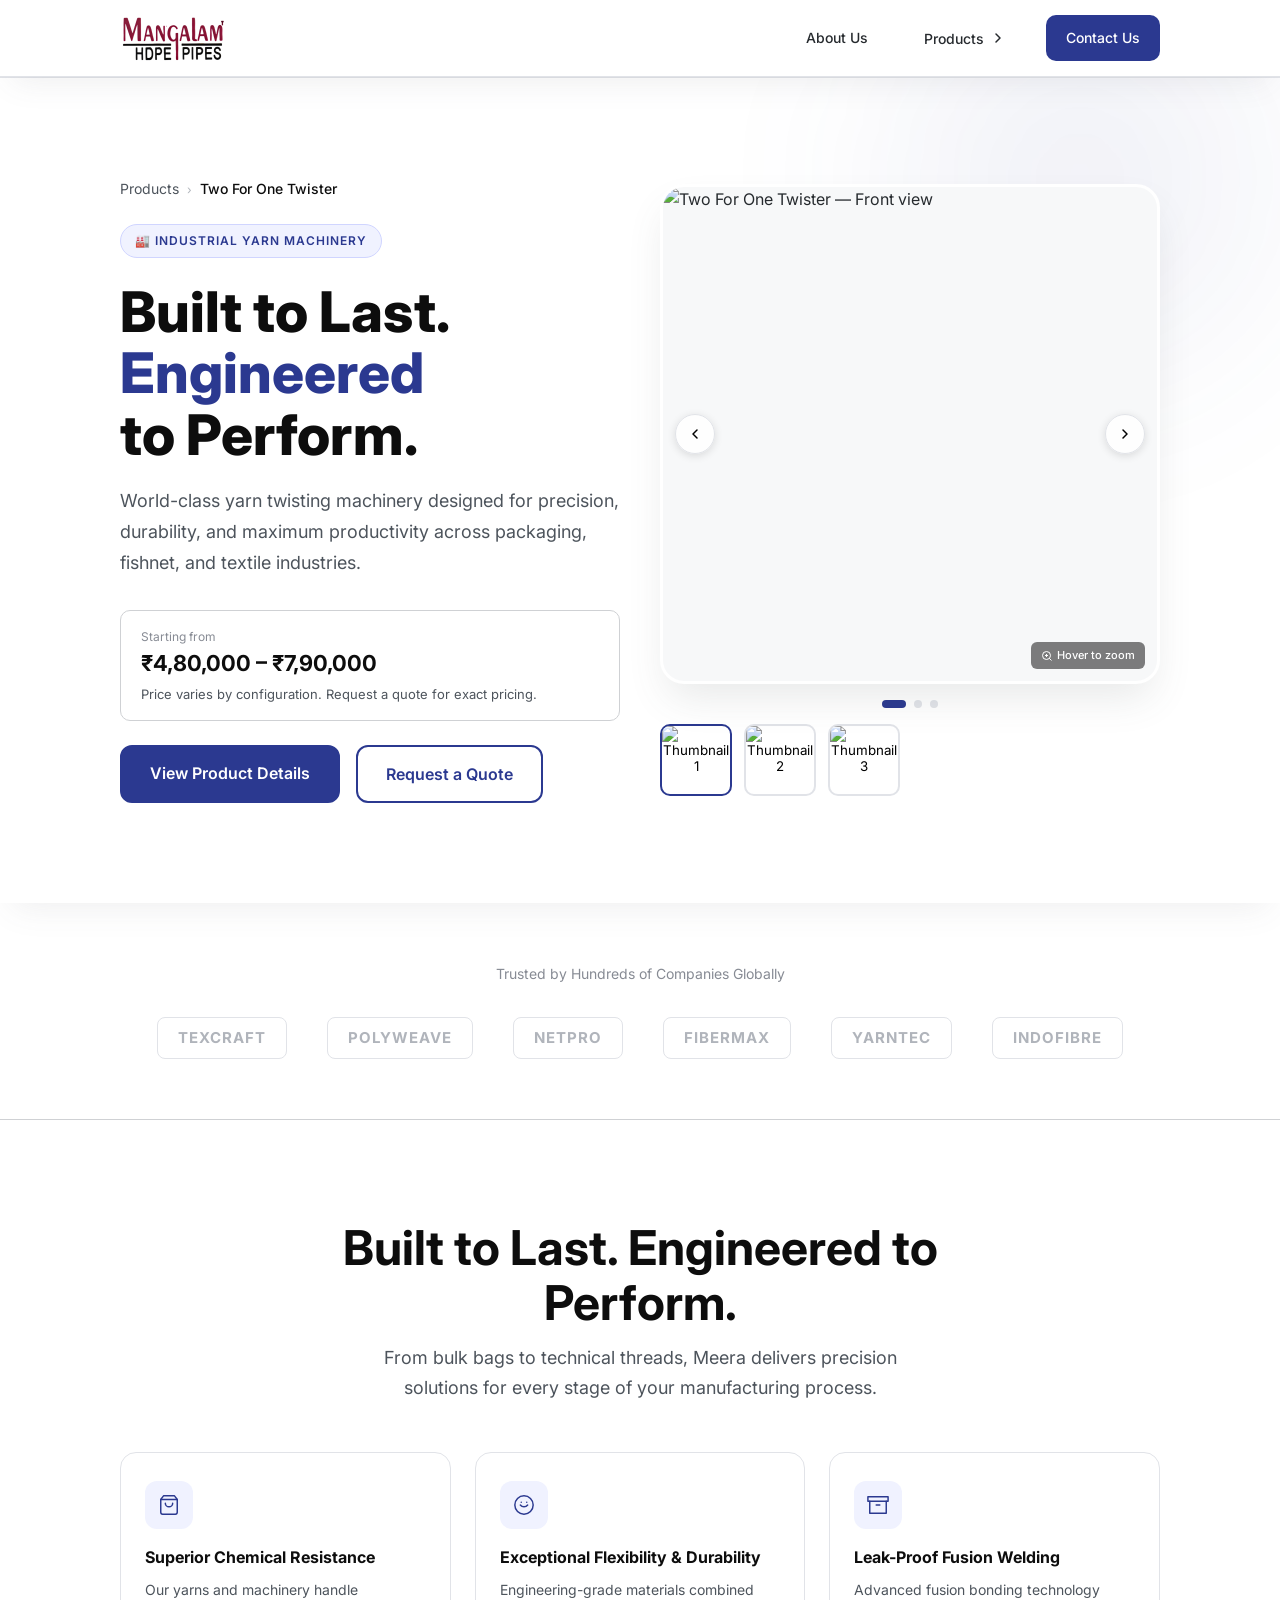
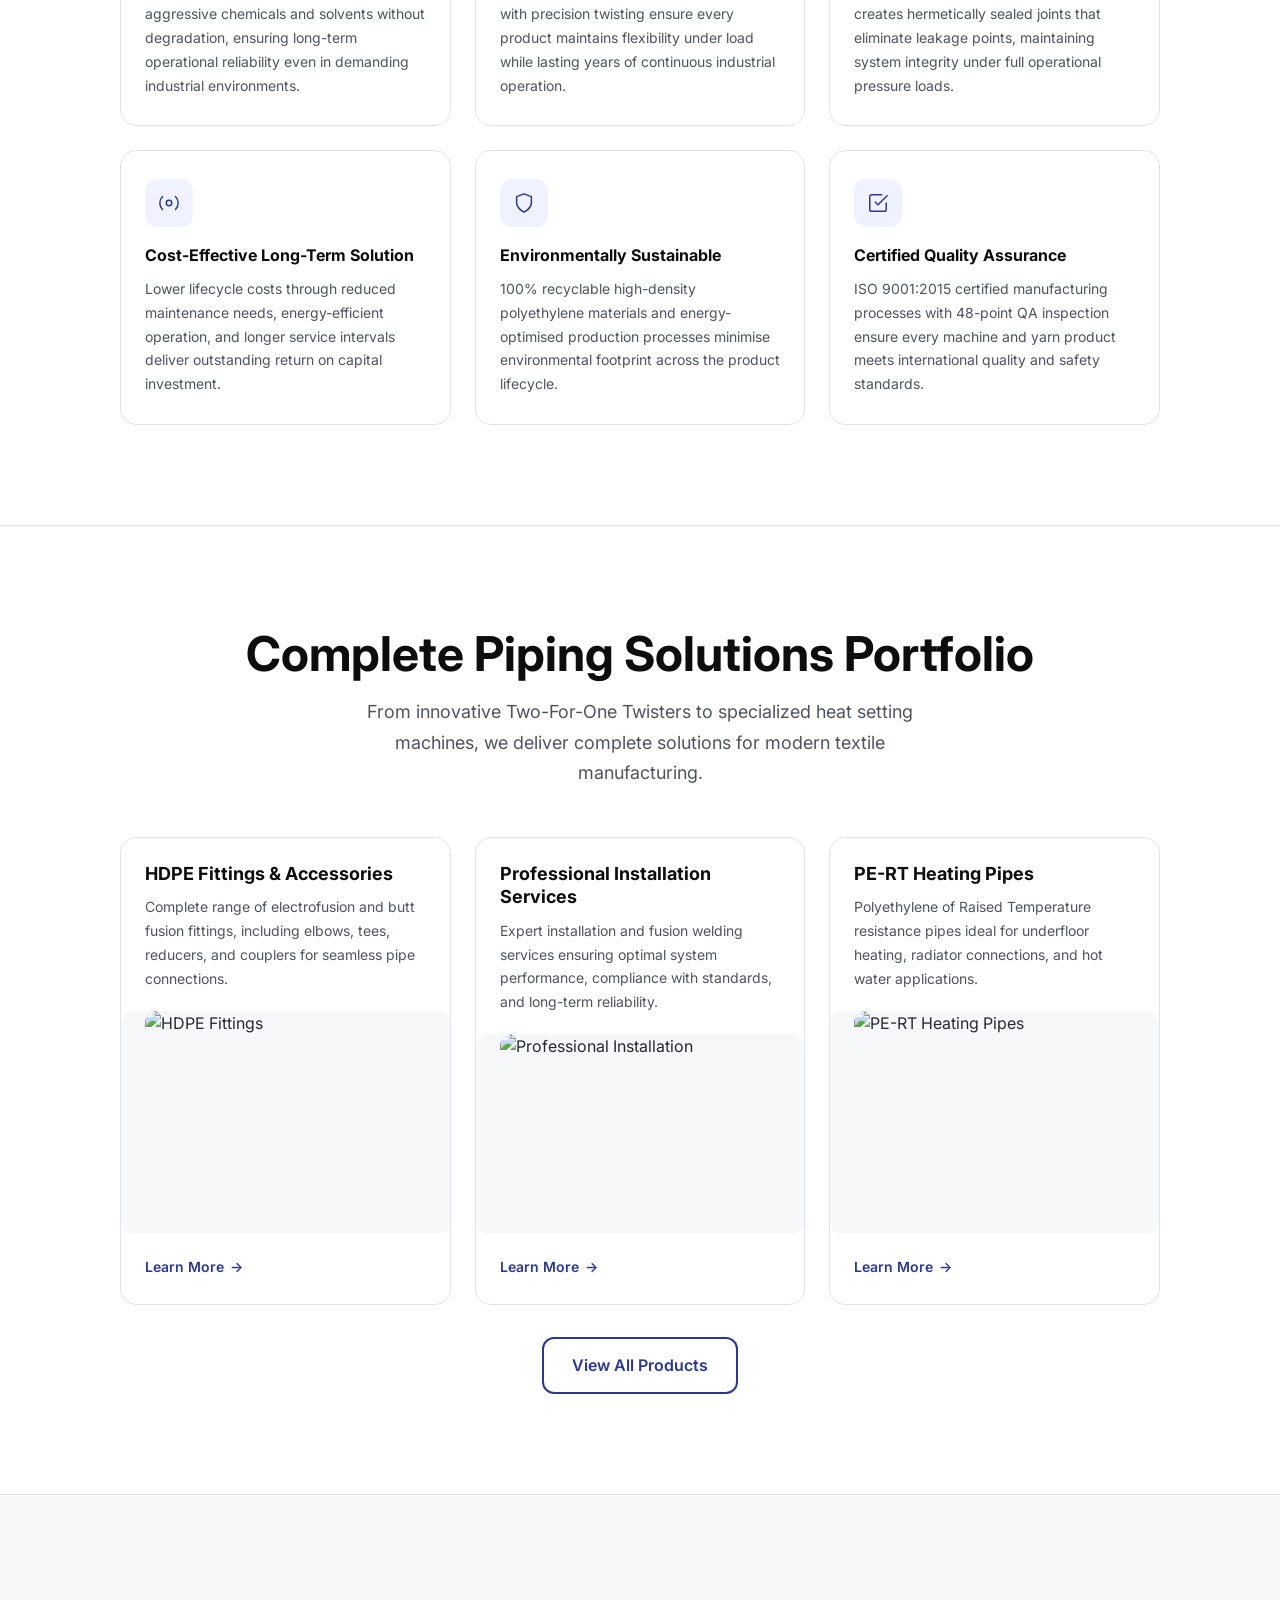
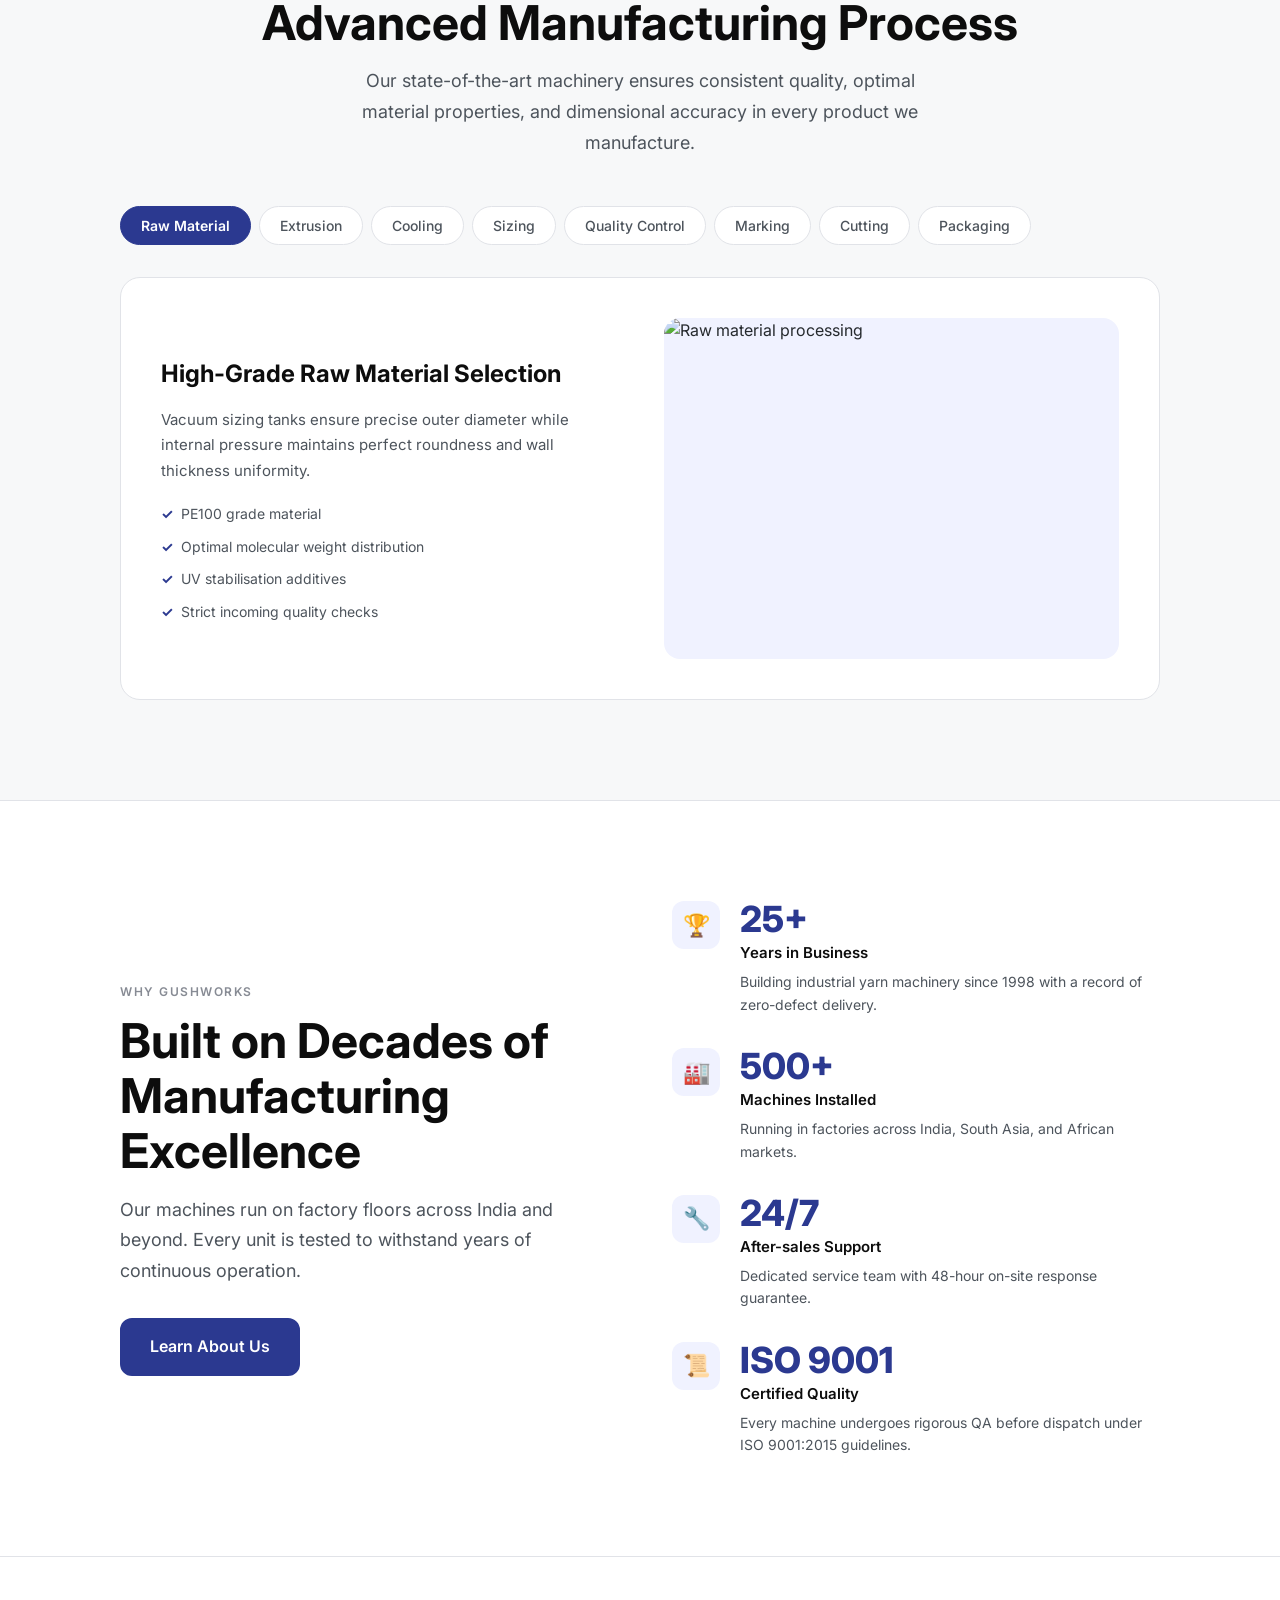
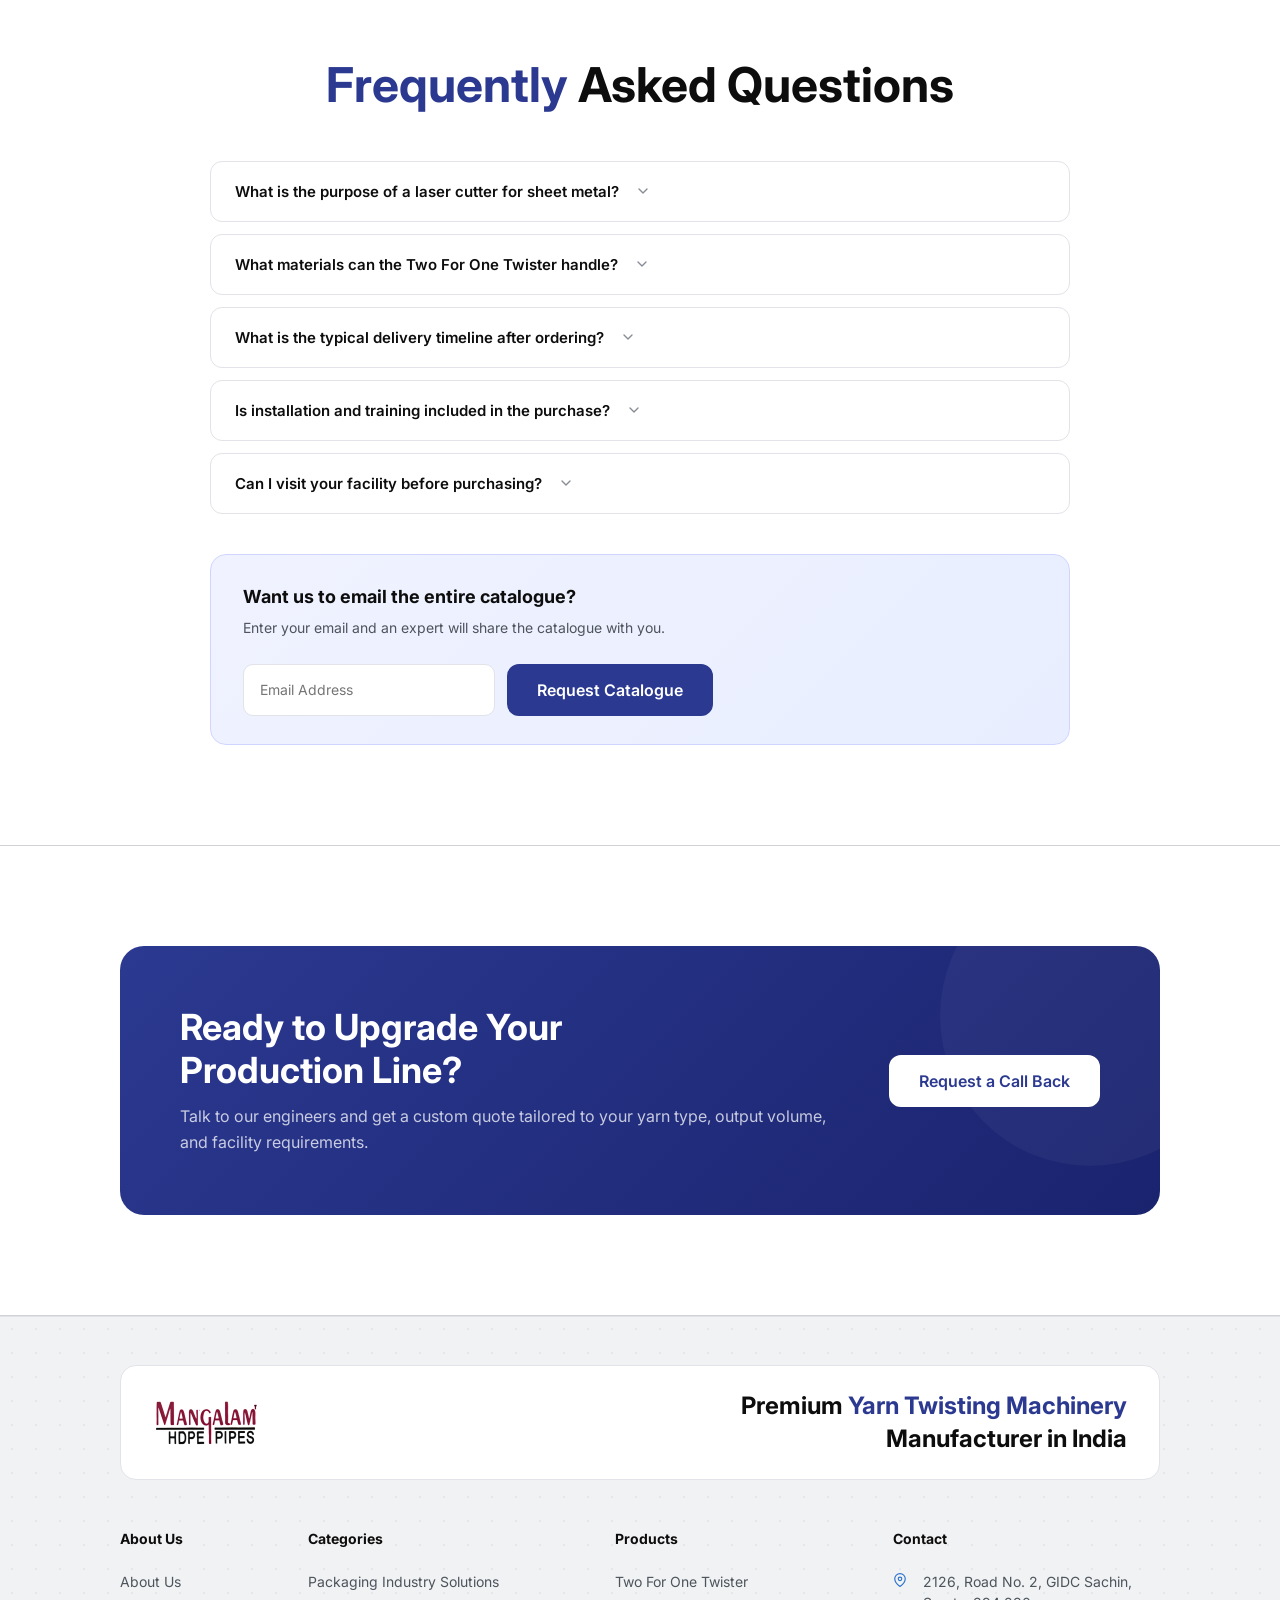
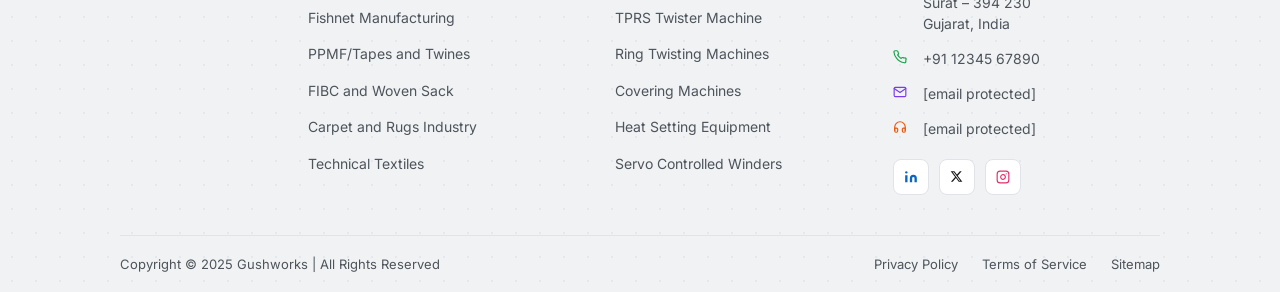
==== commit b1041892: "Add files via upload" ====
--- a/index.html
+++ b/index.html
@@ -37,7 +37,7 @@
 <header class="navbar" role="banner" aria-label="Main navigation">
   <div class="container">
     <a href="index.html" class="navbar__logo" aria-label="Gushworks home">
-      <img src="assets/logo.svg" alt="Gushworks Logo" width="109" height="45" />
+      <img src="logo.png" alt="Gushworks Logo" width="109" height="45" />
     </a>
     <nav class="navbar__right" aria-label="Primary navigation">
       <a href="about.html" class="nav-link">About Us</a>
@@ -113,13 +113,13 @@
           <div class="carousel" id="hero-carousel" data-zoom tabindex="0" aria-label="Product images carousel" role="img">
             <div class="carousel__track" role="list">
               <div class="carousel__slide" role="listitem" aria-label="Product image 1">
-                <img src="https://images.unsplash.com/photo-1504307651254-35680f356dfd?w=800&q=80" alt="Two For One Twister — Front view" loading="lazy" />
+                <img src="assets/productmain.webp" alt="Two For One Twister — Front view" loading="lazy" />
               </div>
               <div class="carousel__slide" role="listitem" aria-label="Product image 2">
-                <img src="https://images.unsplash.com/photo-1504307651254-35680f356dfd?w=800&q=80" alt="Two For One Twister — Side view" loading="lazy" />
+                <img src="assets/productmain.webp" alt="Two For One Twister — Side view" loading="lazy" />
               </div>
               <div class="carousel__slide" role="listitem" aria-label="Product image 3">
-                <img src="https://images.unsplash.com/photo-1504307651254-35680f356dfd?w=800&q=80" alt="Two For One Twister — Detail view" loading="lazy" />
+                <img src="assets/productmain.webp" alt="Two For One Twister — Detail view" loading="lazy" />
               </div>
             </div>
             <button class="carousel__btn carousel__btn--prev" aria-label="Previous image">
@@ -135,7 +135,7 @@
           </div>
           <!-- Zoom panel -->
           <div class="zoom-panel" aria-hidden="true">
-            <img src="https://images.unsplash.com/photo-1504307651254-35680f356dfd?w=800&q=80" alt="" />
+            <img src="assets/productmain.webp" alt="" />
           </div>
           <!-- Dots -->
           <div class="carousel__dots" role="tablist" aria-label="Slide indicators">
@@ -145,9 +145,9 @@
           </div>
           <!-- Thumbnails -->
           <div class="carousel__thumbnails" aria-label="Image thumbnails">
-            <button class="carousel__thumb active" aria-label="View image 1"><img src="https://images.unsplash.com/photo-1504307651254-35680f356dfd?w=800&q=80" alt="Thumbnail 1" /></button>
-            <button class="carousel__thumb" aria-label="View image 2"><img src="https://images.unsplash.com/photo-1504307651254-35680f356dfd?w=800&q=80" alt="Thumbnail 2" /></button>
-            <button class="carousel__thumb" aria-label="View image 3"><img src="https://images.unsplash.com/photo-1504307651254-35680f356dfd?w=800&q=80" alt="Thumbnail 3" /></button>
+            <button class="carousel__thumb active" aria-label="View image 1"><img src="assets/productmain.webp" alt="Thumbnail 1" /></button>
+            <button class="carousel__thumb" aria-label="View image 2"><img src="assets/productmain.webp" alt="Thumbnail 2" /></button>
+            <button class="carousel__thumb" aria-label="View image 3"><img src="assets/productmain.webp" alt="Thumbnail 3" /></button>
           </div>
         </div>
       </div>
@@ -244,7 +244,7 @@
             <p class="portfolio-card__desc">Complete range of electrofusion and butt fusion fittings, including elbows, tees, reducers, and couplers for seamless pipe connections.</p>
           </div>
           <div class="portfolio-card__img">
-            <img src="https://images.unsplash.com/photo-1504307651254-35680f356dfd?w=800&q=80" alt="HDPE Fittings" loading="lazy" />
+            <img src="assets/productmain.webp" alt="HDPE Fittings" loading="lazy" />
           </div>
           <div class="portfolio-card__footer">
             <a href="product-detail.html" class="portfolio-card__btn">Learn More</a>
@@ -256,7 +256,7 @@
             <p class="portfolio-card__desc">Expert installation and fusion welding services ensuring optimal system performance, compliance with standards, and long-term reliability.</p>
           </div>
           <div class="portfolio-card__img">
-            <img src="https://images.unsplash.com/photo-1504307651254-35680f356dfd?w=800&q=80" alt="Professional Installation" loading="lazy" />
+            <img src="assets/productmain.webp" alt="Professional Installation" loading="lazy" />
           </div>
           <div class="portfolio-card__footer">
             <a href="products.html" class="portfolio-card__btn">Learn More</a>
@@ -268,7 +268,7 @@
             <p class="portfolio-card__desc">Polyethylene of Raised Temperature resistance pipes ideal for underfloor heating, radiator connections, and hot water applications.</p>
           </div>
           <div class="portfolio-card__img">
-            <img src="https://images.unsplash.com/photo-1504307651254-35680f356dfd?w=800&q=80" alt="PE-RT Heating Pipes" loading="lazy" />
+            <img src="assets/productmain.webp" alt="PE-RT Heating Pipes" loading="lazy" />
           </div>
           <div class="portfolio-card__footer">
             <a href="products.html" class="portfolio-card__btn">Learn More</a>
@@ -316,7 +316,7 @@
               </ul>
             </div>
             <div class="process-panel__img">
-              <img src="https://images.unsplash.com/photo-1504307651254-35680f356dfd?w=800&q=80" alt="Raw material processing" loading="lazy" />
+              <img src="assets/productmain.webp" alt="Raw material processing" loading="lazy" />
             </div>
           </div>
         </div>
@@ -333,7 +333,7 @@
               </ul>
             </div>
             <div class="process-panel__img">
-              <img src="https://images.unsplash.com/photo-1504307651254-35680f356dfd?w=800&q=80" alt="Extrusion process" loading="lazy" />
+              <img src="assets/productmain.webp" alt="Extrusion process" loading="lazy" />
             </div>
           </div>
         </div>
@@ -349,7 +349,7 @@
               </ul>
             </div>
             <div class="process-panel__img">
-              <img src="https://images.unsplash.com/photo-1504307651254-35680f356dfd?w=800&q=80" alt="Cooling process" loading="lazy" />
+              <img src="assets/productmain.webp" alt="Cooling process" loading="lazy" />
             </div>
           </div>
         </div>
@@ -365,7 +365,7 @@
               </ul>
             </div>
             <div class="process-panel__img">
-              <img src="https://images.unsplash.com/photo-1504307651254-35680f356dfd?w=800&q=80" alt="Sizing process" loading="lazy" />
+              <img src="assets/productmain.webp" alt="Sizing process" loading="lazy" />
             </div>
           </div>
         </div>
@@ -382,7 +382,7 @@
               </ul>
             </div>
             <div class="process-panel__img">
-              <img src="https://images.unsplash.com/photo-1504307651254-35680f356dfd?w=800&q=80" alt="Quality control" loading="lazy" />
+              <img src="assets/productmain.webp" alt="Quality control" loading="lazy" />
             </div>
           </div>
         </div>
@@ -398,7 +398,7 @@
               </ul>
             </div>
             <div class="process-panel__img">
-              <img src="https://images.unsplash.com/photo-1504307651254-35680f356dfd?w=800&q=80" alt="Marking process" loading="lazy" />
+              <img src="assets/productmain.webp" alt="Marking process" loading="lazy" />
             </div>
           </div>
         </div>
@@ -414,7 +414,7 @@
               </ul>
             </div>
             <div class="process-panel__img">
-              <img src="https://images.unsplash.com/photo-1504307651254-35680f356dfd?w=800&q=80" alt="Cutting process" loading="lazy" />
+              <img src="assets/productmain.webp" alt="Cutting process" loading="lazy" />
             </div>
           </div>
         </div>
@@ -430,7 +430,7 @@
               </ul>
             </div>
             <div class="process-panel__img">
-              <img src="https://images.unsplash.com/photo-1504307651254-35680f356dfd?w=800&q=80" alt="Packaging process" loading="lazy" />
+              <img src="assets/productmain.webp" alt="Packaging process" loading="lazy" />
             </div>
           </div>
         </div>
@@ -599,7 +599,7 @@
   <div class="container">
     <div class="footer-brand-card">
       <div class="footer-brand-card__logo">
-        <img src="assets/logo.svg" alt="Gushworks" width="140" height="45" />
+        <img src="logo.png" alt="Gushworks" width="140" height="45" />
       </div>
       <div class="footer-brand-card__tagline">
         Premium <span>Yarn Twisting Machinery</span><br>Manufacturer in India
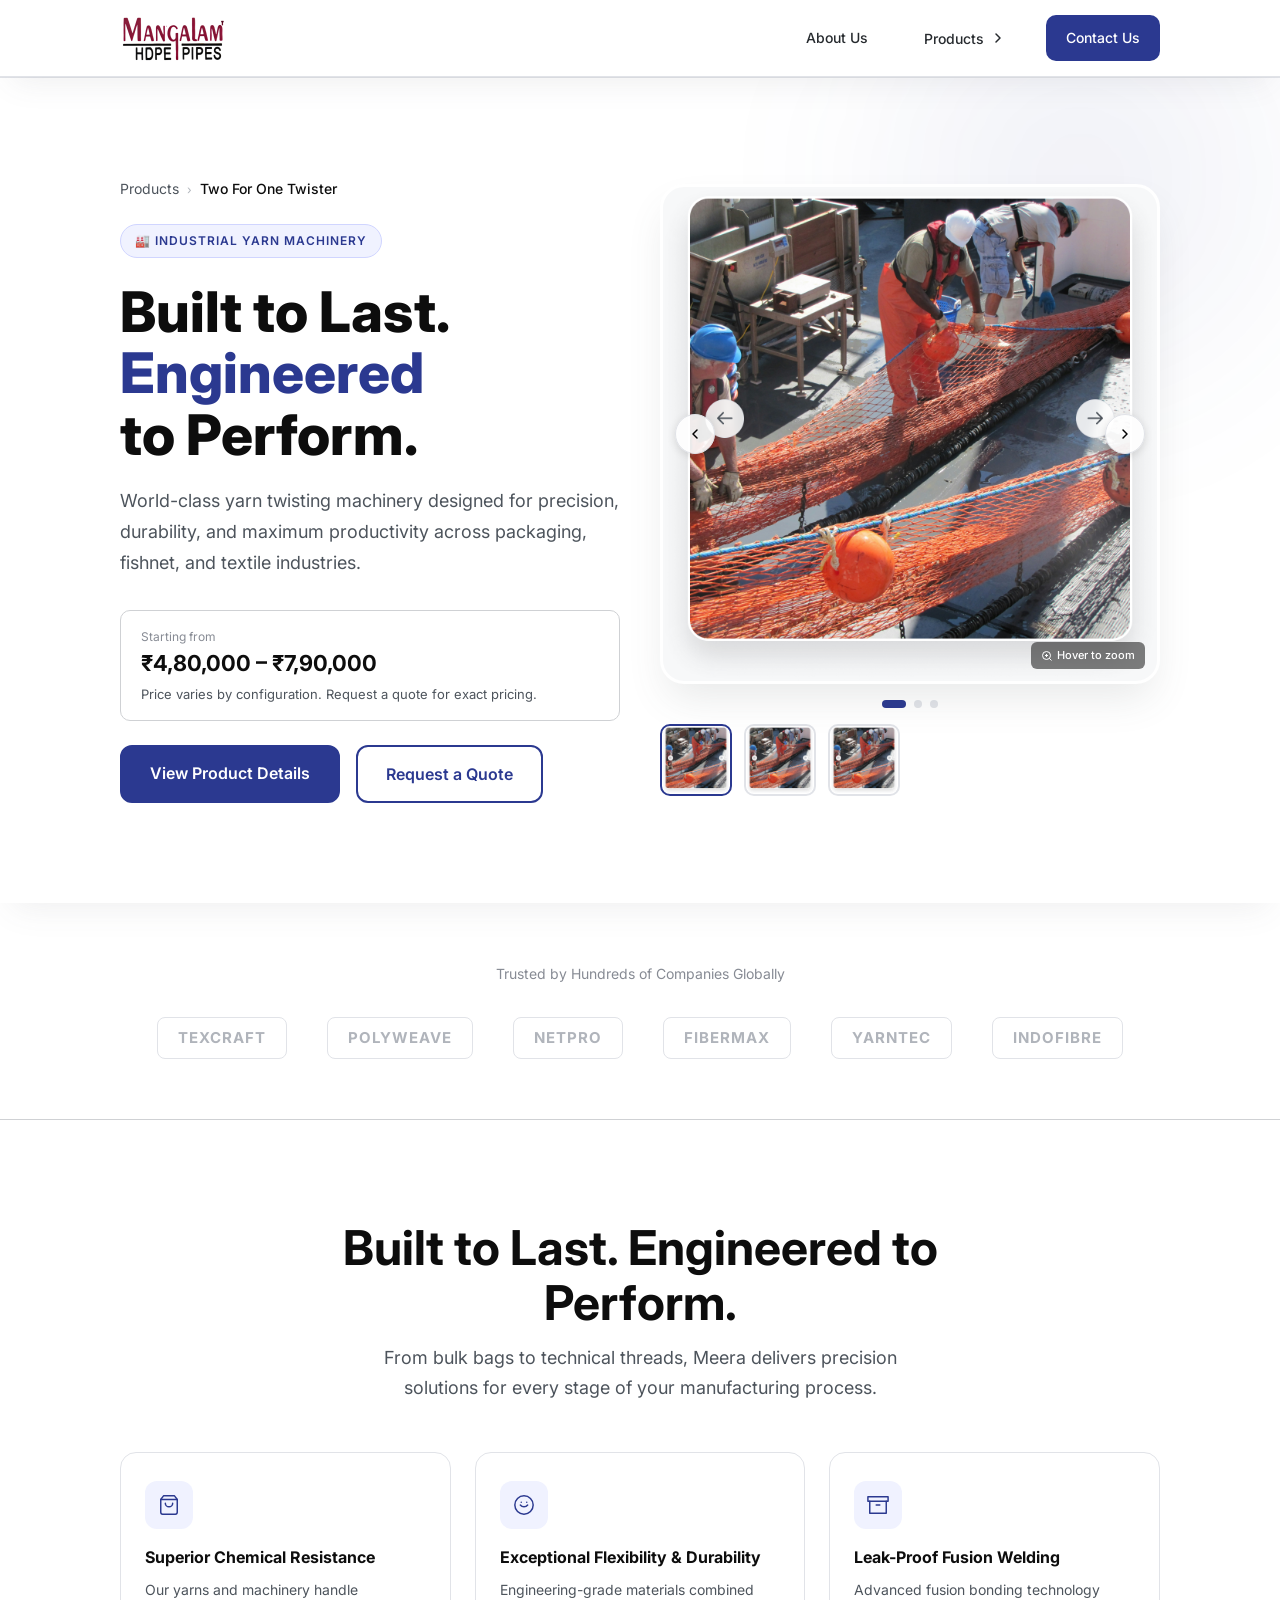
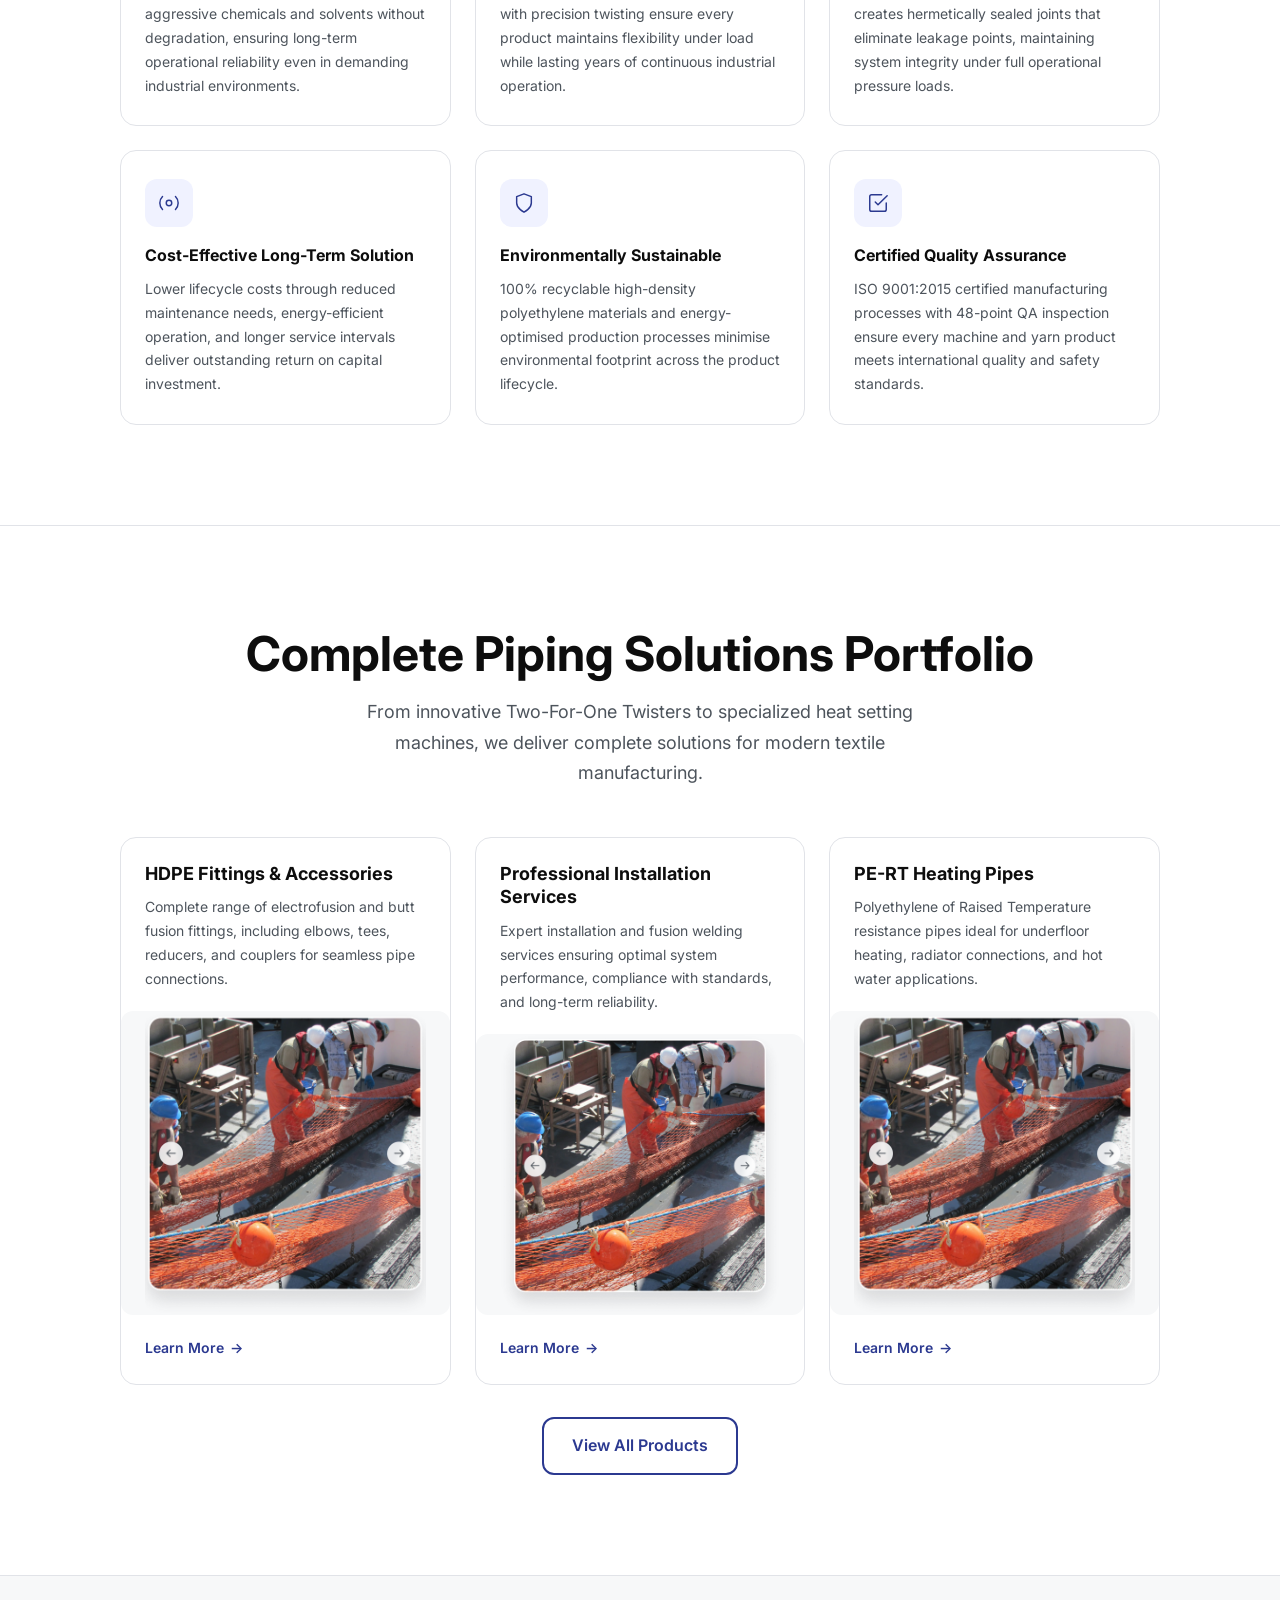
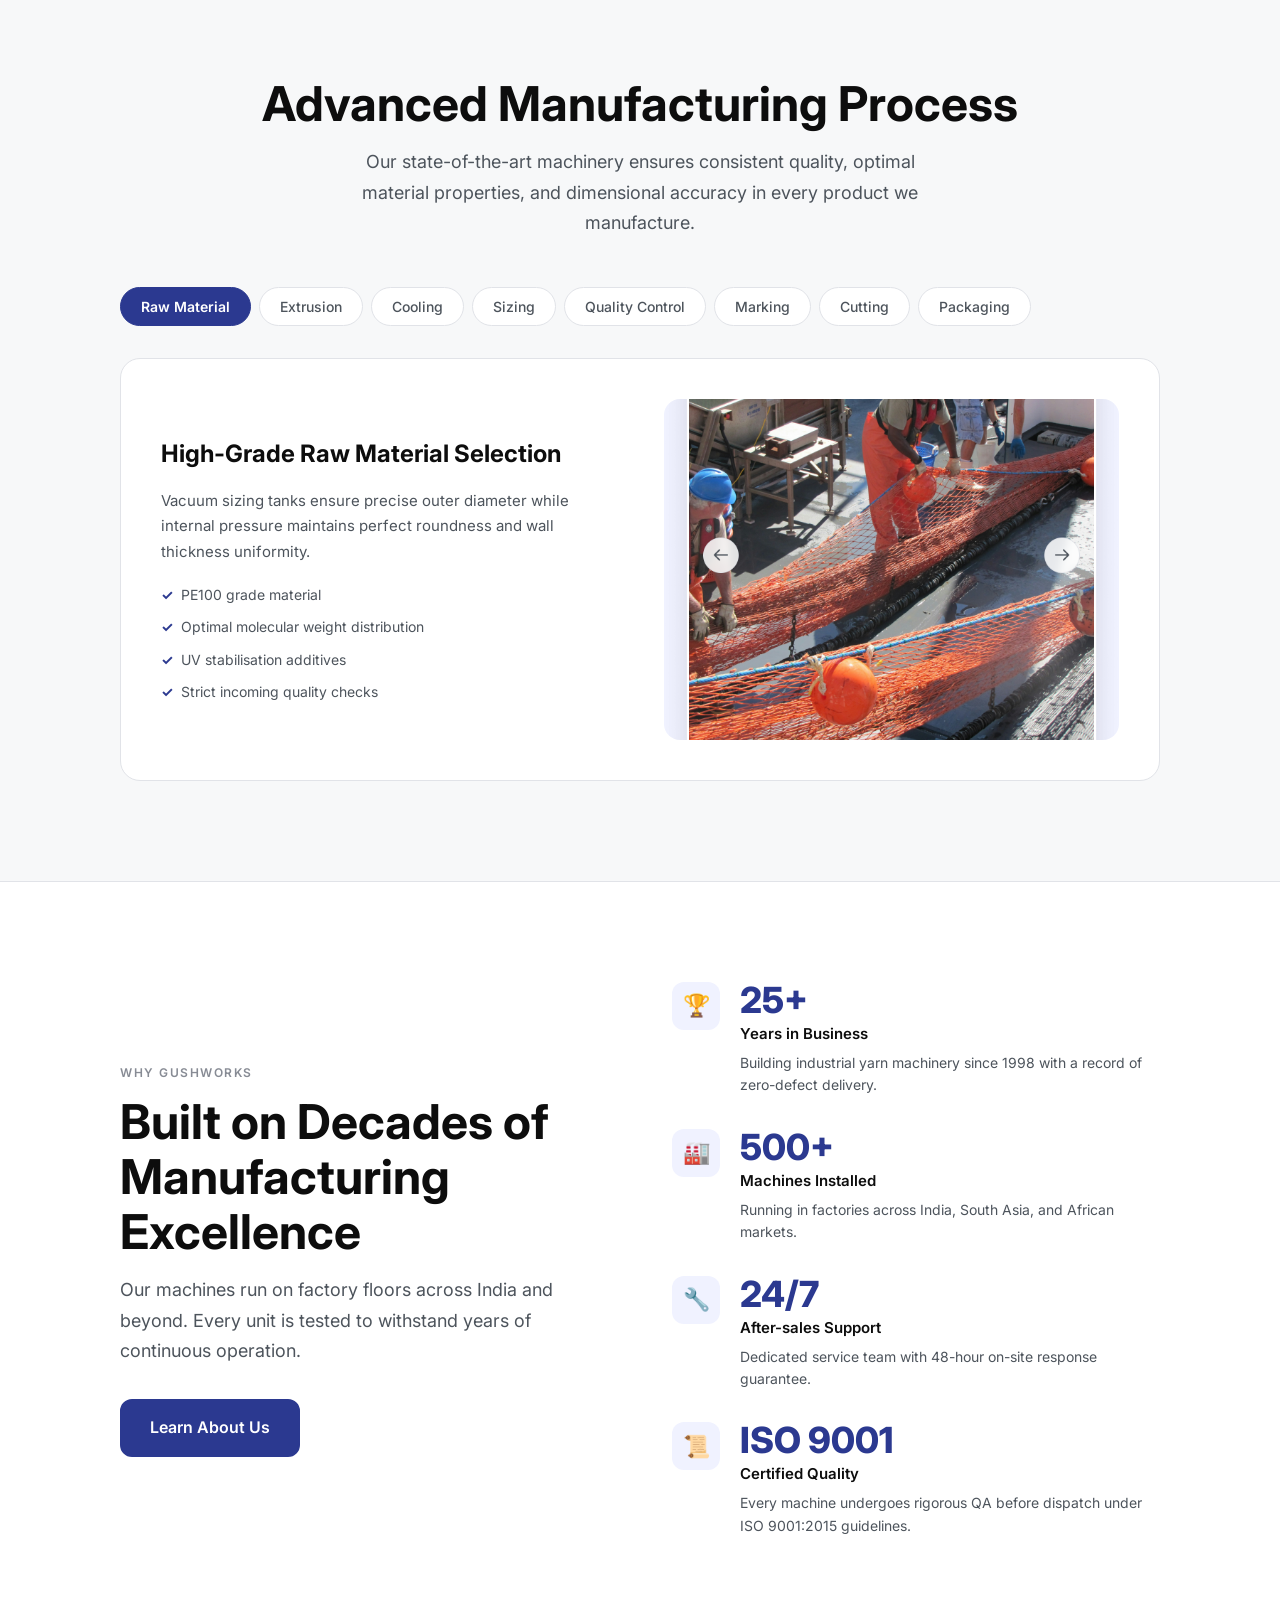
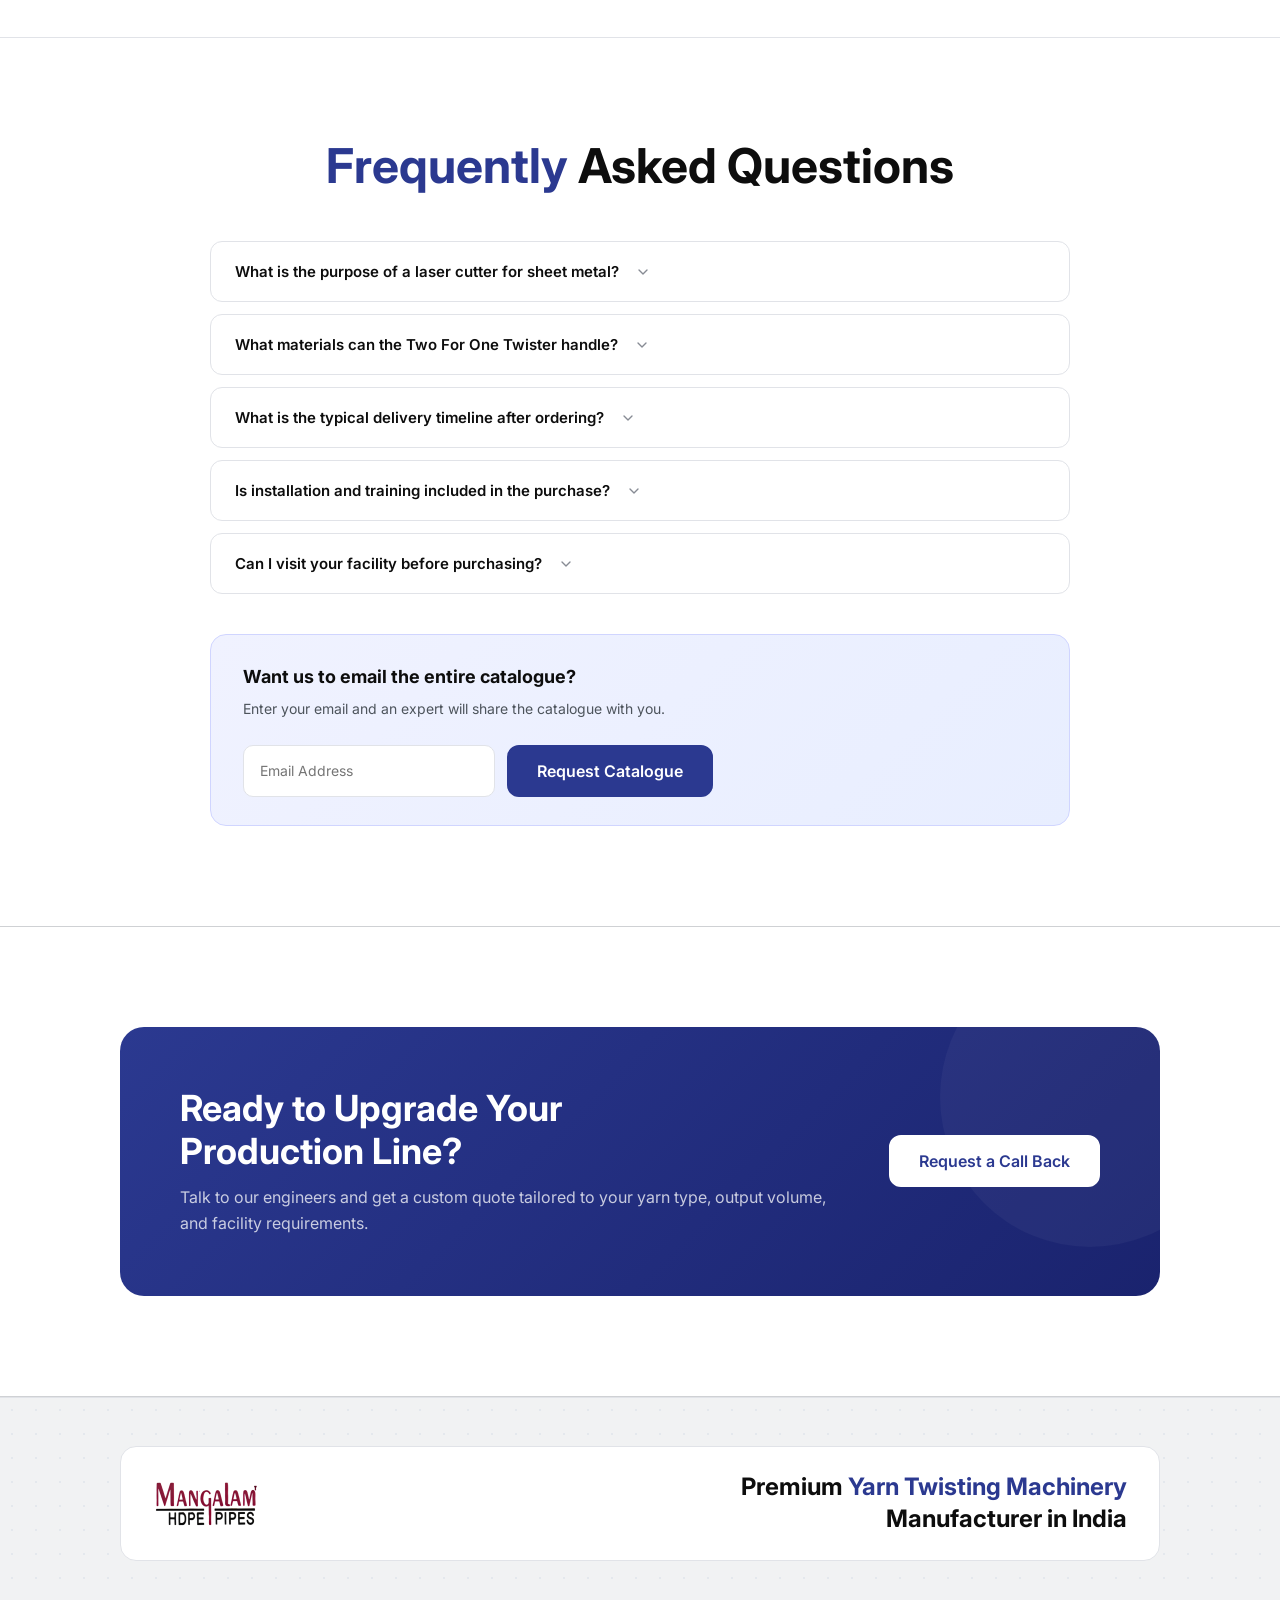
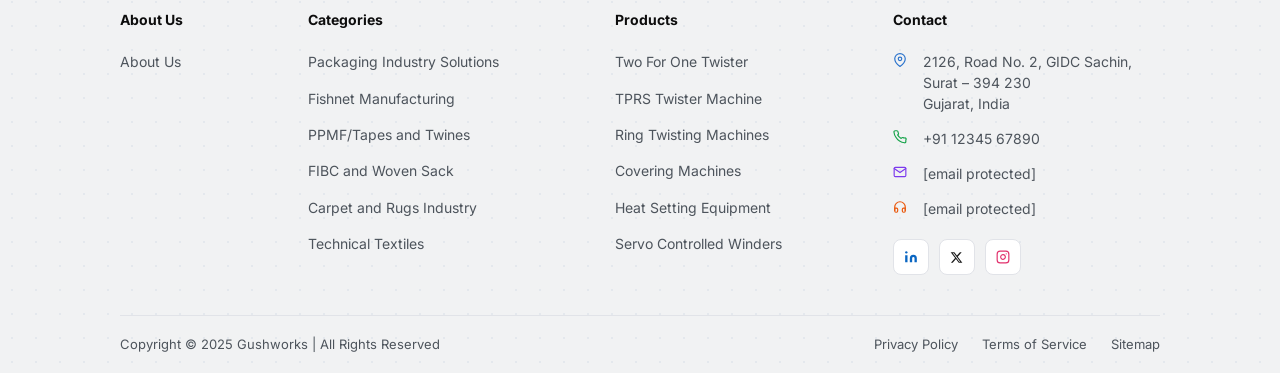
==== commit 7c8b9d8b: "Add files via upload" ====
--- a/index.html
+++ b/index.html
@@ -113,13 +113,13 @@
           <div class="carousel" id="hero-carousel" data-zoom tabindex="0" aria-label="Product images carousel" role="img">
             <div class="carousel__track" role="list">
               <div class="carousel__slide" role="listitem" aria-label="Product image 1">
-                <img src="assets/productmain.webp" alt="Two For One Twister — Front view" loading="lazy" />
+                <img src="product-main.png" alt="Two For One Twister — Front view" loading="lazy" />
               </div>
               <div class="carousel__slide" role="listitem" aria-label="Product image 2">
-                <img src="assets/productmain.webp" alt="Two For One Twister — Side view" loading="lazy" />
+                <img src="product-main.png" alt="Two For One Twister — Side view" loading="lazy" />
               </div>
               <div class="carousel__slide" role="listitem" aria-label="Product image 3">
-                <img src="assets/productmain.webp" alt="Two For One Twister — Detail view" loading="lazy" />
+                <img src="product-main.png" alt="Two For One Twister — Detail view" loading="lazy" />
               </div>
             </div>
             <button class="carousel__btn carousel__btn--prev" aria-label="Previous image">
@@ -135,7 +135,7 @@
           </div>
           <!-- Zoom panel -->
           <div class="zoom-panel" aria-hidden="true">
-            <img src="assets/productmain.webp" alt="" />
+            <img src="product-main.png" alt="" />
           </div>
           <!-- Dots -->
           <div class="carousel__dots" role="tablist" aria-label="Slide indicators">
@@ -145,9 +145,9 @@
           </div>
           <!-- Thumbnails -->
           <div class="carousel__thumbnails" aria-label="Image thumbnails">
-            <button class="carousel__thumb active" aria-label="View image 1"><img src="assets/productmain.webp" alt="Thumbnail 1" /></button>
-            <button class="carousel__thumb" aria-label="View image 2"><img src="assets/productmain.webp" alt="Thumbnail 2" /></button>
-            <button class="carousel__thumb" aria-label="View image 3"><img src="assets/productmain.webp" alt="Thumbnail 3" /></button>
+            <button class="carousel__thumb active" aria-label="View image 1"><img src="product-main.png" alt="Thumbnail 1" /></button>
+            <button class="carousel__thumb" aria-label="View image 2"><img src="product-main.png" alt="Thumbnail 2" /></button>
+            <button class="carousel__thumb" aria-label="View image 3"><img src="product-main.png" alt="Thumbnail 3" /></button>
           </div>
         </div>
       </div>
@@ -244,7 +244,7 @@
             <p class="portfolio-card__desc">Complete range of electrofusion and butt fusion fittings, including elbows, tees, reducers, and couplers for seamless pipe connections.</p>
           </div>
           <div class="portfolio-card__img">
-            <img src="assets/productmain.webp" alt="HDPE Fittings" loading="lazy" />
+            <img src="product-main.png" alt="HDPE Fittings" loading="lazy" />
           </div>
           <div class="portfolio-card__footer">
             <a href="product-detail.html" class="portfolio-card__btn">Learn More</a>
@@ -256,7 +256,7 @@
             <p class="portfolio-card__desc">Expert installation and fusion welding services ensuring optimal system performance, compliance with standards, and long-term reliability.</p>
           </div>
           <div class="portfolio-card__img">
-            <img src="assets/productmain.webp" alt="Professional Installation" loading="lazy" />
+            <img src="product-main.png" alt="Professional Installation" loading="lazy" />
           </div>
           <div class="portfolio-card__footer">
             <a href="products.html" class="portfolio-card__btn">Learn More</a>
@@ -268,7 +268,7 @@
             <p class="portfolio-card__desc">Polyethylene of Raised Temperature resistance pipes ideal for underfloor heating, radiator connections, and hot water applications.</p>
           </div>
           <div class="portfolio-card__img">
-            <img src="assets/productmain.webp" alt="PE-RT Heating Pipes" loading="lazy" />
+            <img src="product-main.png" alt="PE-RT Heating Pipes" loading="lazy" />
           </div>
           <div class="portfolio-card__footer">
             <a href="products.html" class="portfolio-card__btn">Learn More</a>
@@ -316,7 +316,7 @@
               </ul>
             </div>
             <div class="process-panel__img">
-              <img src="assets/productmain.webp" alt="Raw material processing" loading="lazy" />
+              <img src="product-main.png" alt="Raw material processing" loading="lazy" />
             </div>
           </div>
         </div>
@@ -333,7 +333,7 @@
               </ul>
             </div>
             <div class="process-panel__img">
-              <img src="assets/productmain.webp" alt="Extrusion process" loading="lazy" />
+              <img src="product-main.png" alt="Extrusion process" loading="lazy" />
             </div>
           </div>
         </div>
@@ -349,7 +349,7 @@
               </ul>
             </div>
             <div class="process-panel__img">
-              <img src="assets/productmain.webp" alt="Cooling process" loading="lazy" />
+              <img src="product-main.png" alt="Cooling process" loading="lazy" />
             </div>
           </div>
         </div>
@@ -365,7 +365,7 @@
               </ul>
             </div>
             <div class="process-panel__img">
-              <img src="assets/productmain.webp" alt="Sizing process" loading="lazy" />
+              <img src="product-main.png" alt="Sizing process" loading="lazy" />
             </div>
           </div>
         </div>
@@ -382,7 +382,7 @@
               </ul>
             </div>
             <div class="process-panel__img">
-              <img src="assets/productmain.webp" alt="Quality control" loading="lazy" />
+              <img src="product-main.png" alt="Quality control" loading="lazy" />
             </div>
           </div>
         </div>
@@ -398,7 +398,7 @@
               </ul>
             </div>
             <div class="process-panel__img">
-              <img src="assets/productmain.webp" alt="Marking process" loading="lazy" />
+              <img src="product-main.png" alt="Marking process" loading="lazy" />
             </div>
           </div>
         </div>
@@ -414,7 +414,7 @@
               </ul>
             </div>
             <div class="process-panel__img">
-              <img src="assets/productmain.webp" alt="Cutting process" loading="lazy" />
+              <img src="product-main.png" alt="Cutting process" loading="lazy" />
             </div>
           </div>
         </div>
@@ -430,7 +430,7 @@
               </ul>
             </div>
             <div class="process-panel__img">
-              <img src="assets/productmain.webp" alt="Packaging process" loading="lazy" />
+              <img src="product-main.png" alt="Packaging process" loading="lazy" />
             </div>
           </div>
         </div>
@@ -661,13 +661,13 @@
             <span class="footer-contact-icon" aria-hidden="true">
               <svg width="14" height="14" viewBox="0 0 24 24" fill="none" stroke="currentColor" stroke-width="2" stroke-linecap="round" stroke-linejoin="round"><path d="M4 4h16c1.1 0 2 .9 2 2v12c0 1.1-.9 2-2 2H4c-1.1 0-2-.9-2-2V6c0-1.1.9-2 2-2z"/><polyline points="22,6 12,13 2,6"/></svg>
             </span>
-            <a href="/cdn-cgi/l/email-protection#d4bdbab2bb94b3a1a7bca3bba6bfa7fab7bbb9"><span class="__cf_email__" data-cfemail="f0999e969fb097858398879f829b83de939f9d">[email&#160;protected]</span></a>
+            <a href="/cdn-cgi/l/email-protection#d4bdbab2bb94b3a1a7bca3bba6bfa7fab7bbb9"><span class="__cf_email__" data-cfemail="c9a0a7afa689aebcbaa1bea6bba2bae7aaa6a4">[email&#160;protected]</span></a>
           </div>
           <div class="footer-contact-item">
             <span class="footer-contact-icon" aria-hidden="true">
               <svg width="14" height="14" viewBox="0 0 24 24" fill="none" stroke="currentColor" stroke-width="2" stroke-linecap="round" stroke-linejoin="round"><path d="M3 18v-6a9 9 0 0 1 18 0v6"/><path d="M21 19a2 2 0 0 1-2 2h-1a2 2 0 0 1-2-2v-3a2 2 0 0 1 2-2h3zM3 19a2 2 0 0 0 2 2h1a2 2 0 0 0 2-2v-3a2 2 0 0 0-2-2H3z"/></svg>
             </span>
-            <a href="/cdn-cgi/l/email-protection#a8dbddd8d8c7dadce8cfdddbc0dfc7dac3db86cbc7c5"><span class="__cf_email__" data-cfemail="b5c6c0c5c5dac7c1f5d2c0c6ddc2dac7dec69bd6dad8">[email&#160;protected]</span></a>
+            <a href="/cdn-cgi/l/email-protection#acdfd9dcdcc3ded8eccbd9dfc4dbc3dec7df82cfc3c1"><span class="__cf_email__" data-cfemail="0e7d7b7e7e617c7a4e697b7d6679617c657d206d6163">[email&#160;protected]</span></a>
           </div>
         </div>
         <!-- Social icons -->
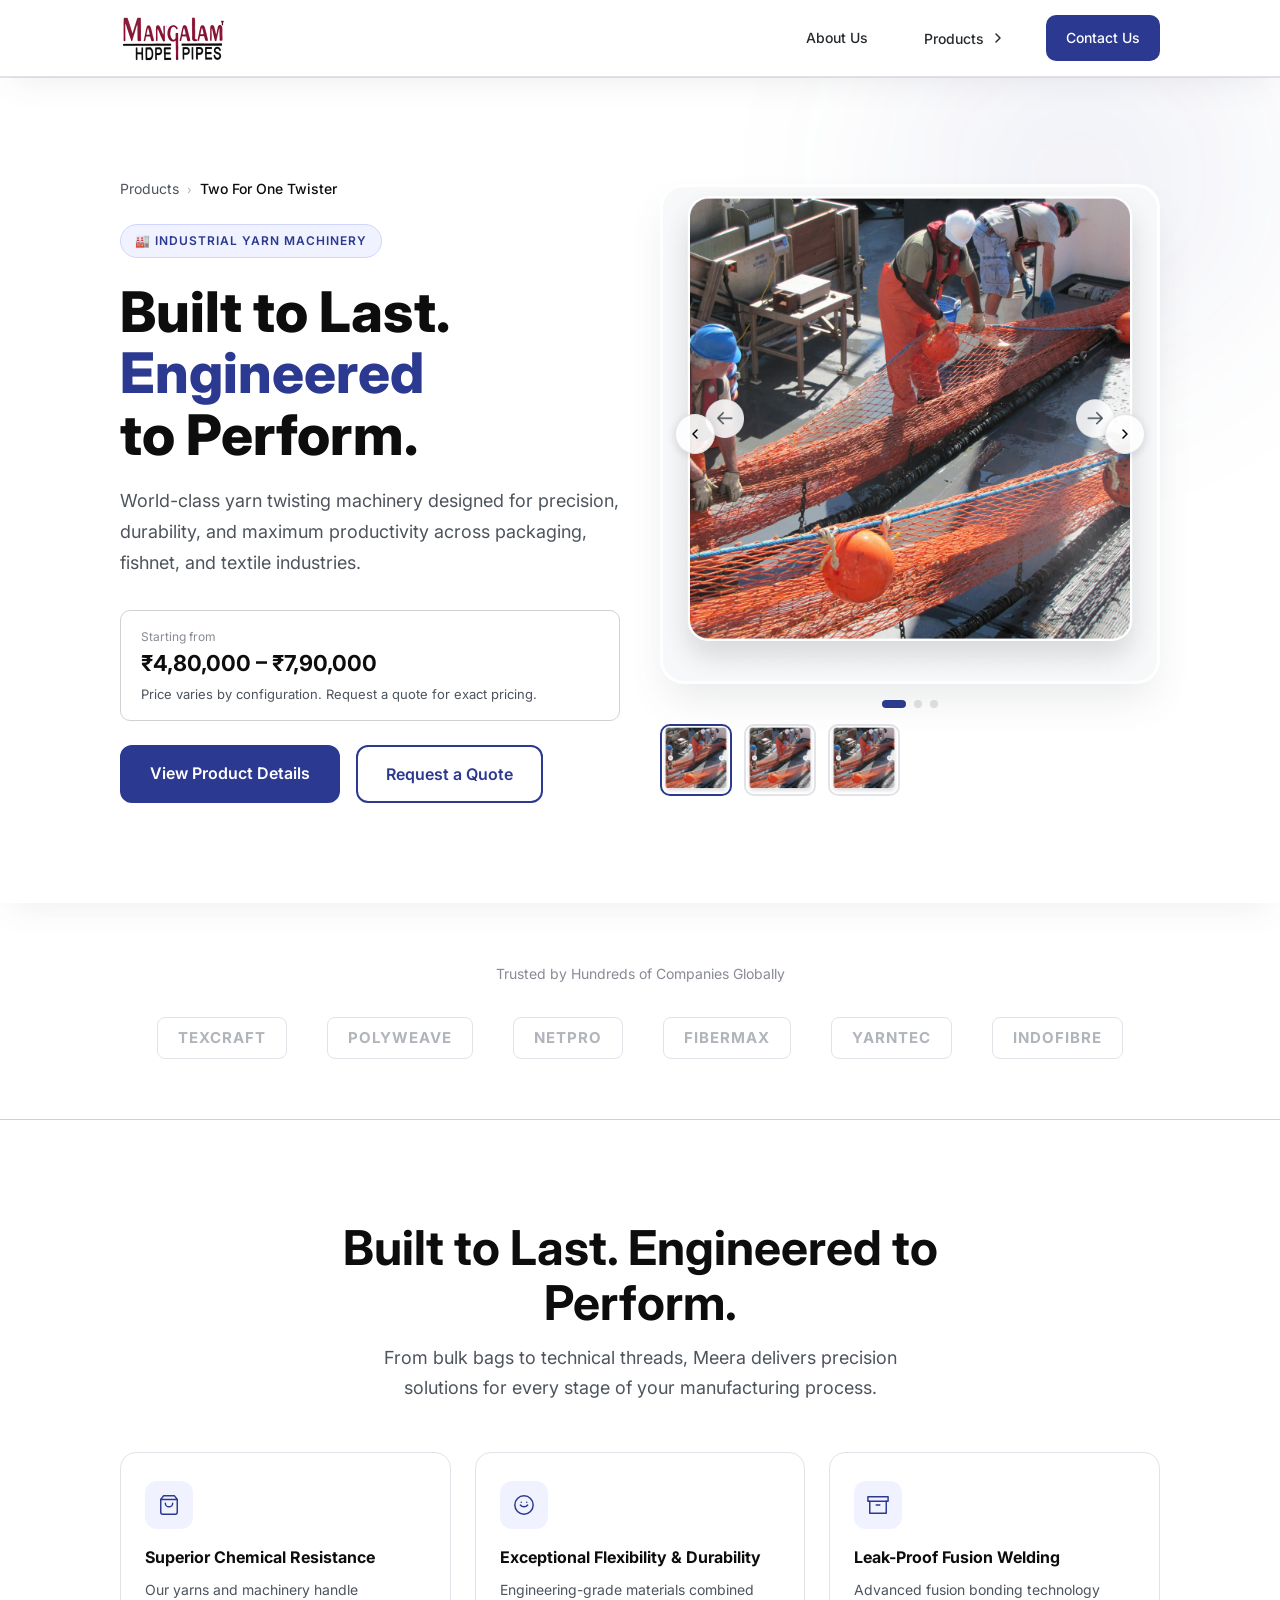
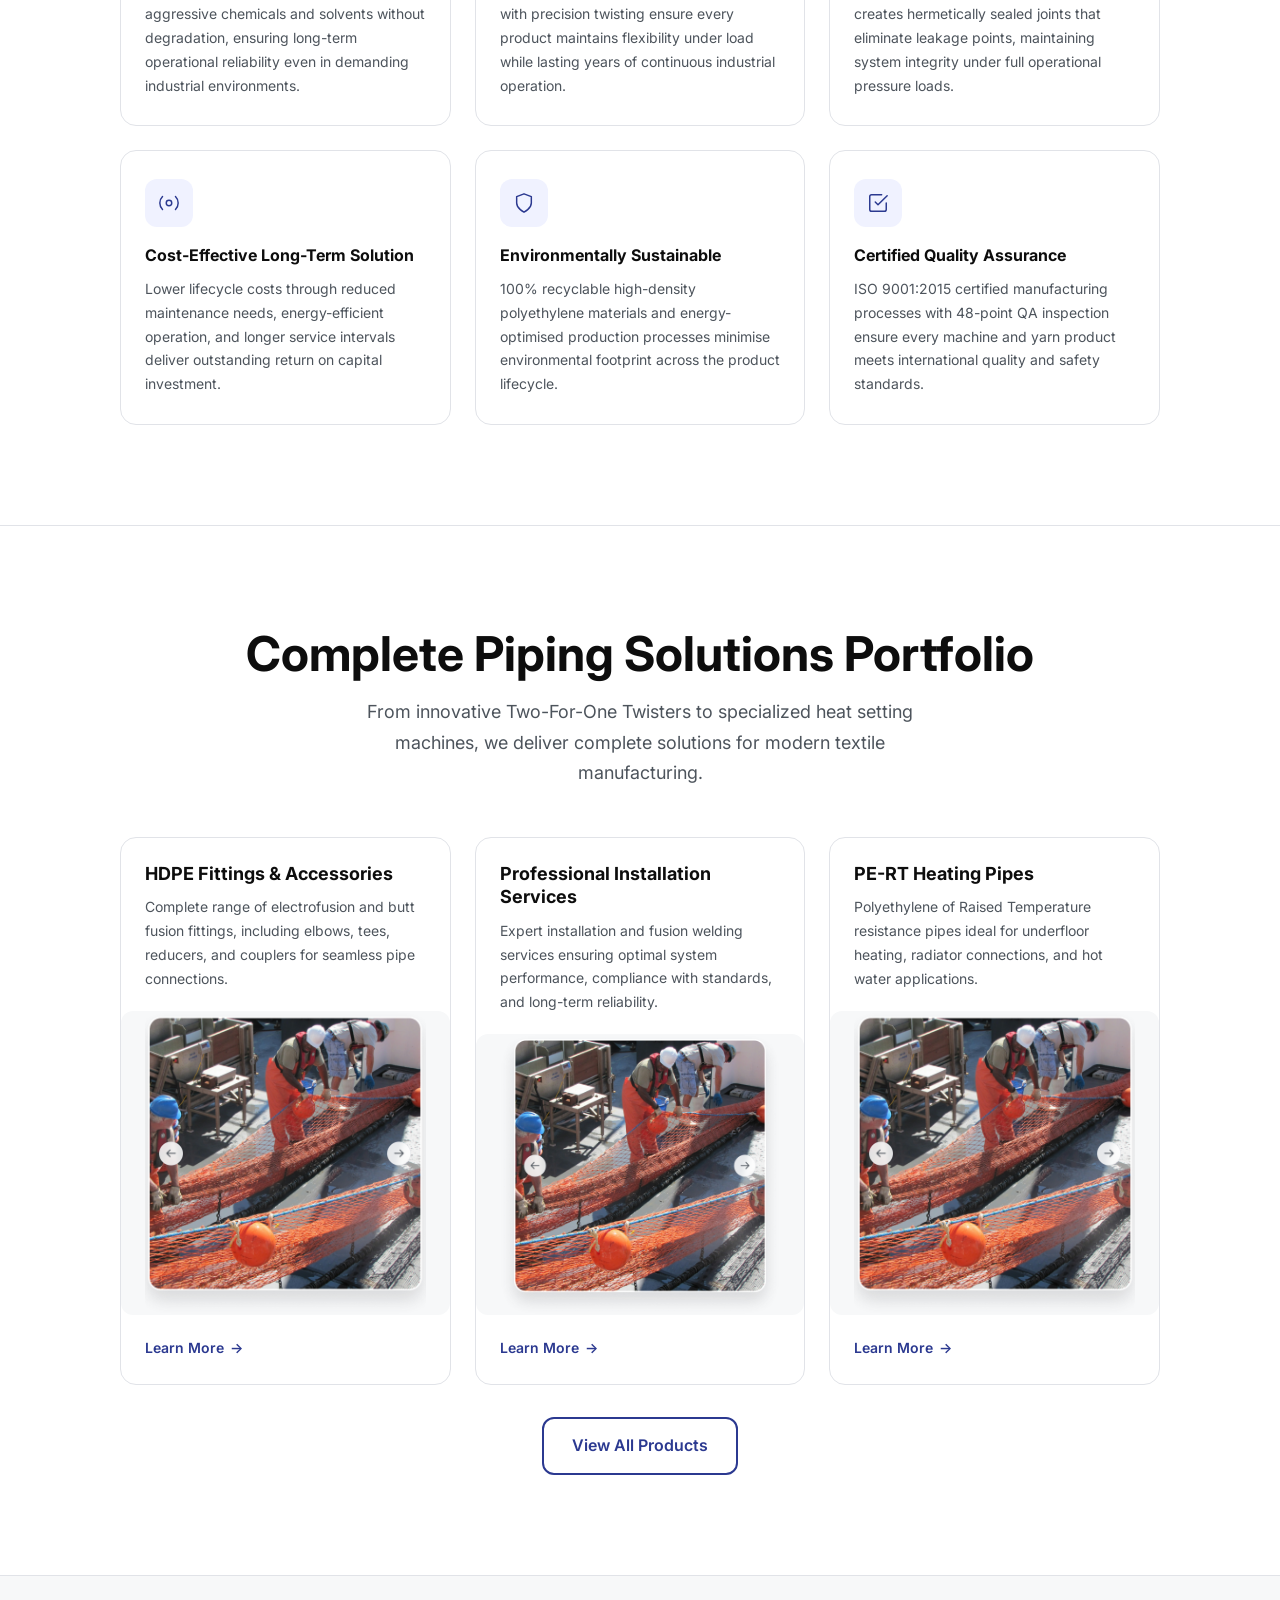
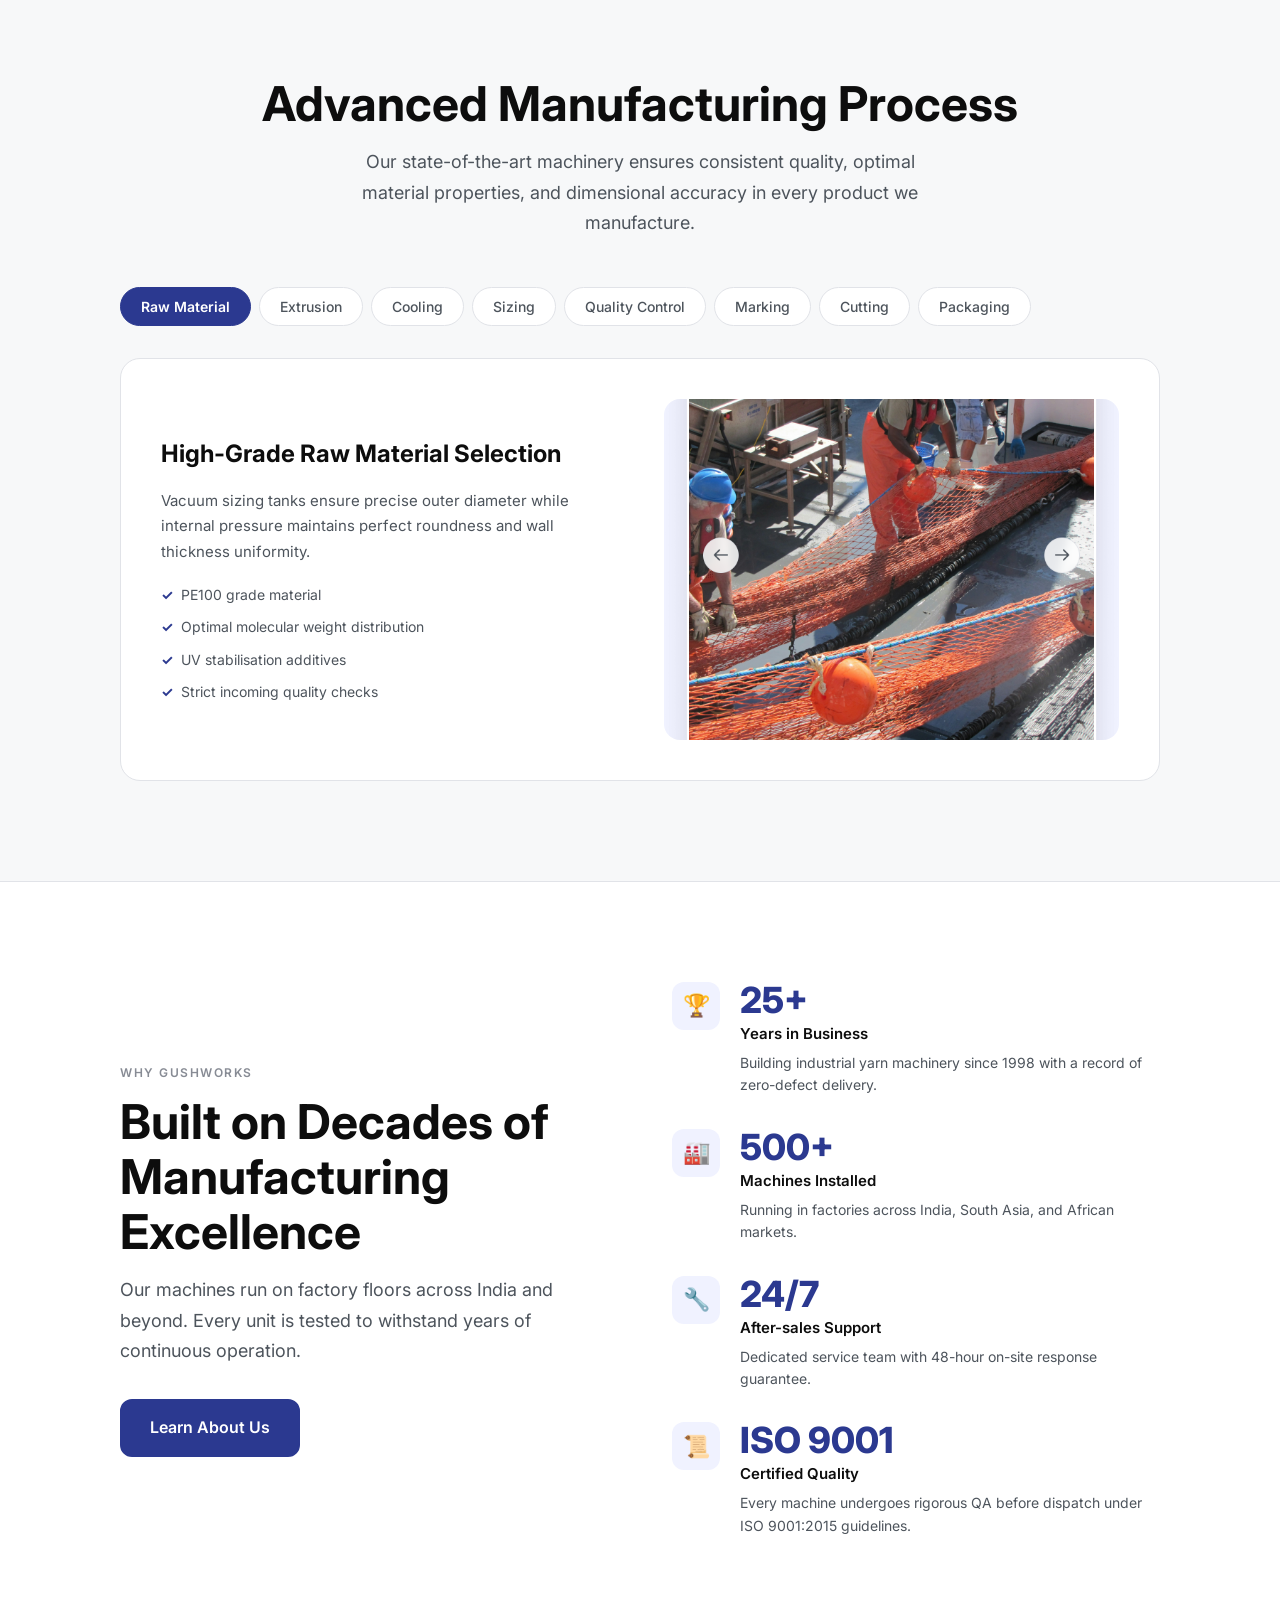
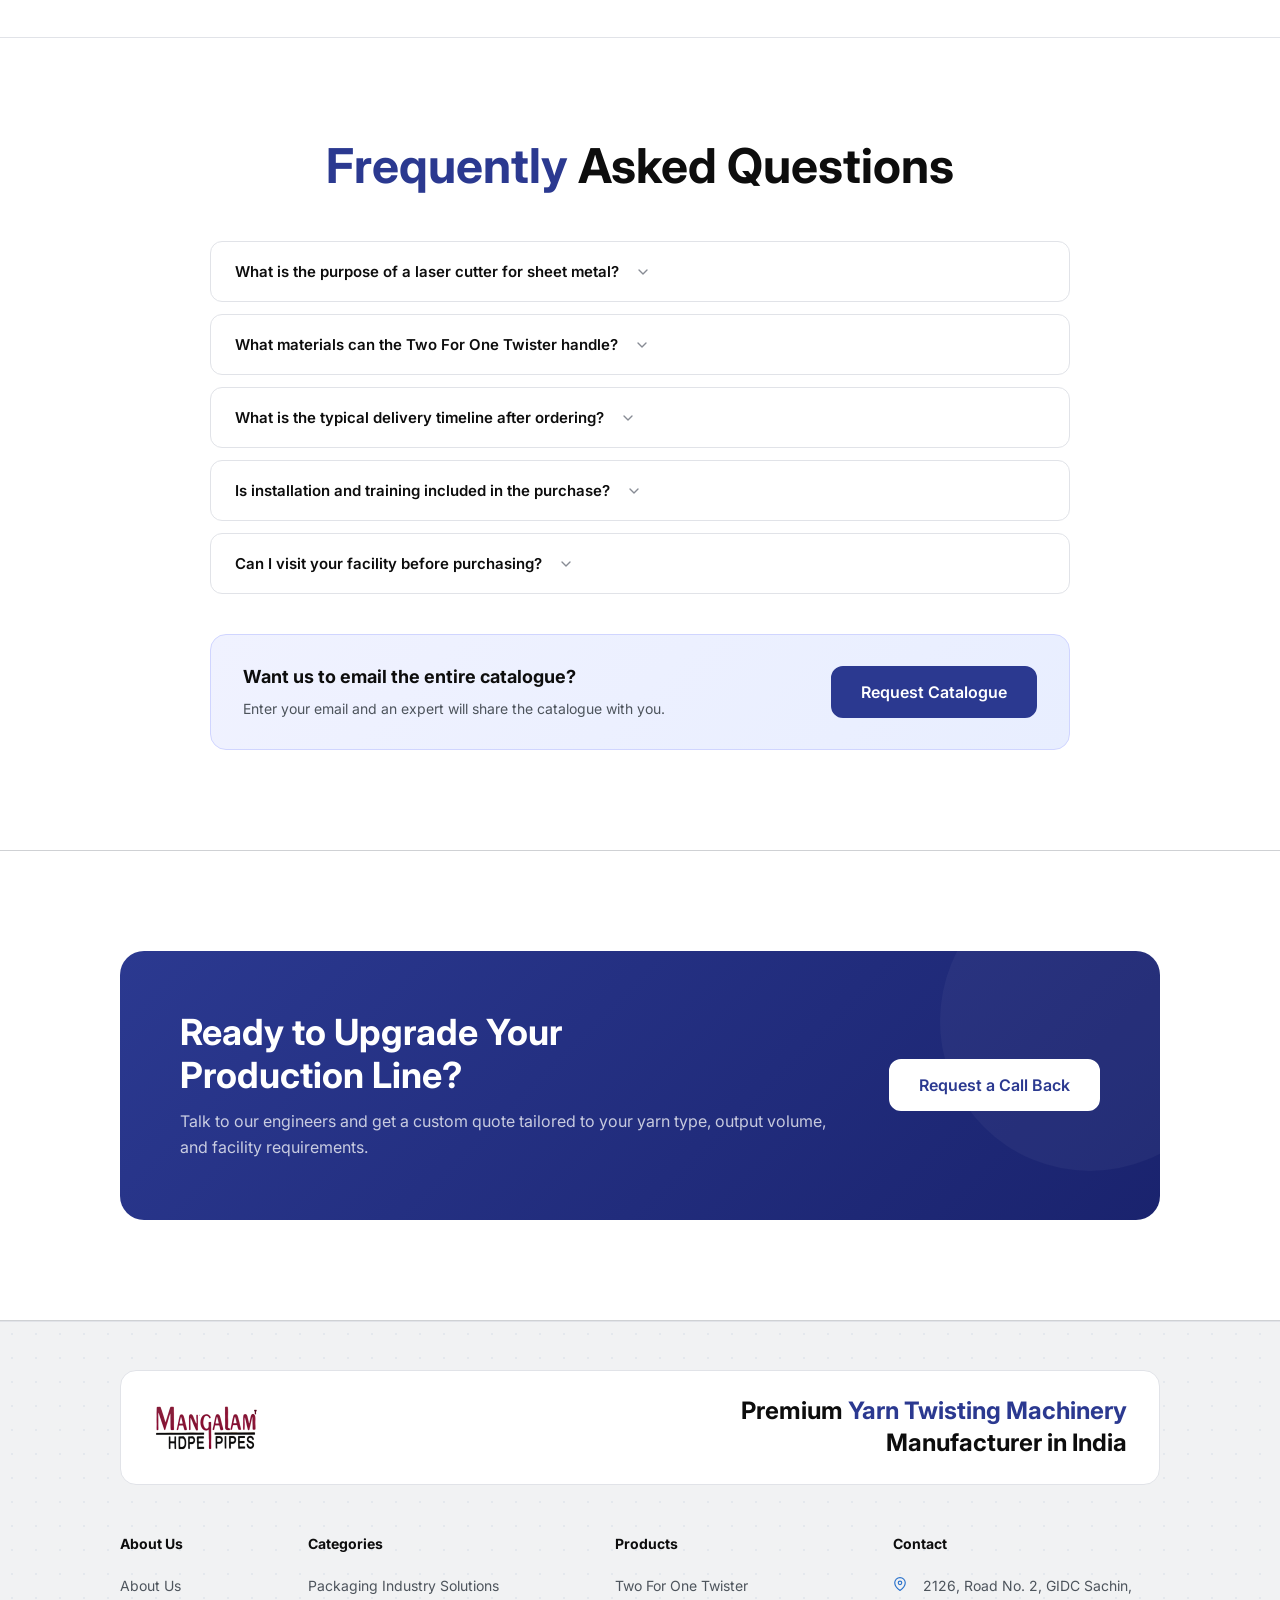
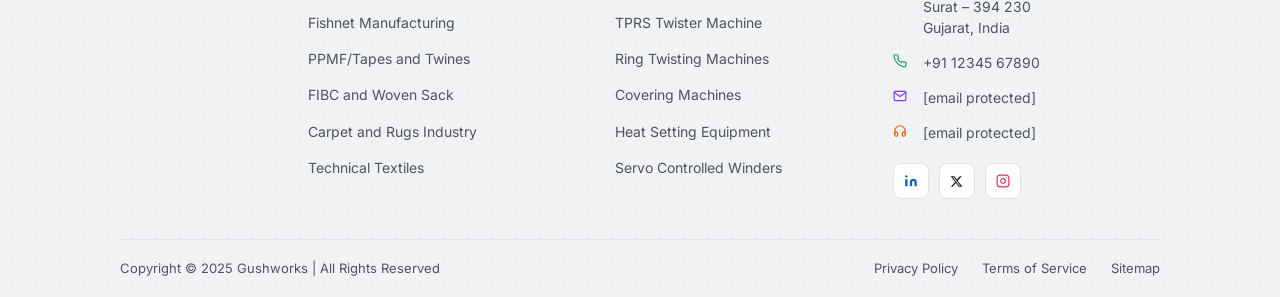
==== commit 9cb0529c: "Add files via upload" ====
--- a/index.html
+++ b/index.html
@@ -110,7 +110,7 @@
       <!-- Right: Carousel -->
       <div class="hero__carousel-col" data-reveal>
         <div class="carousel-wrapper">
-          <div class="carousel" id="hero-carousel" data-zoom tabindex="0" aria-label="Product images carousel" role="img">
+          <div class="carousel" id="hero-carousel" tabindex="0" aria-label="Product images carousel" role="img">
             <div class="carousel__track" role="list">
               <div class="carousel__slide" role="listitem" aria-label="Product image 1">
                 <img src="product-main.png" alt="Two For One Twister — Front view" loading="lazy" />
@@ -128,15 +128,8 @@
             <button class="carousel__btn carousel__btn--next" aria-label="Next image">
               <svg width="16" height="16" viewBox="0 0 16 16" fill="none"><path d="M6 12L10 8L6 4" stroke="currentColor" stroke-width="1.5" stroke-linecap="round" stroke-linejoin="round"/></svg>
             </button>
-            <div class="zoom-hint" aria-hidden="true">
-              <svg width="12" height="12" viewBox="0 0 24 24" fill="none" stroke="currentColor" stroke-width="2"><circle cx="11" cy="11" r="8"/><path d="M21 21l-4.35-4.35"/><line x1="11" y1="8" x2="11" y2="14"/><line x1="8" y1="11" x2="14" y2="11"/></svg>
-              Hover to zoom
-            </div>
           </div>
           <!-- Zoom panel -->
-          <div class="zoom-panel" aria-hidden="true">
-            <img src="product-main.png" alt="" />
-          </div>
           <!-- Dots -->
           <div class="carousel__dots" role="tablist" aria-label="Slide indicators">
             <button class="carousel__dot active" role="tab" aria-selected="true" aria-label="Slide 1"></button>
@@ -563,10 +556,7 @@
             <h4>Want us to email the entire catalogue?</h4>
             <p>Enter your email and an expert will share the catalogue with you.</p>
           </div>
-          <form class="faq-catalogue-cta__form" onsubmit="return false;" aria-label="Catalogue request form">
-            <input type="email" class="faq-catalogue-input" placeholder="Email Address" aria-label="Your email address" />
-            <button type="submit" class="btn btn-primary">Request Catalogue</button>
-          </form>
+          <button type="button" class="btn btn-primary" data-modal="modal-catalogue">Request Catalogue</button>
         </div>
       </div>
     </div>
@@ -661,13 +651,13 @@
             <span class="footer-contact-icon" aria-hidden="true">
               <svg width="14" height="14" viewBox="0 0 24 24" fill="none" stroke="currentColor" stroke-width="2" stroke-linecap="round" stroke-linejoin="round"><path d="M4 4h16c1.1 0 2 .9 2 2v12c0 1.1-.9 2-2 2H4c-1.1 0-2-.9-2-2V6c0-1.1.9-2 2-2z"/><polyline points="22,6 12,13 2,6"/></svg>
             </span>
-            <a href="/cdn-cgi/l/email-protection#d4bdbab2bb94b3a1a7bca3bba6bfa7fab7bbb9"><span class="__cf_email__" data-cfemail="c9a0a7afa689aebcbaa1bea6bba2bae7aaa6a4">[email&#160;protected]</span></a>
+            <a href="/cdn-cgi/l/email-protection#721b1c141d321507011a051d0019015c111d1f"><span class="__cf_email__" data-cfemail="5c35323a331c3b292f342b332e372f723f3331">[email&#160;protected]</span></a>
           </div>
           <div class="footer-contact-item">
             <span class="footer-contact-icon" aria-hidden="true">
               <svg width="14" height="14" viewBox="0 0 24 24" fill="none" stroke="currentColor" stroke-width="2" stroke-linecap="round" stroke-linejoin="round"><path d="M3 18v-6a9 9 0 0 1 18 0v6"/><path d="M21 19a2 2 0 0 1-2 2h-1a2 2 0 0 1-2-2v-3a2 2 0 0 1 2-2h3zM3 19a2 2 0 0 0 2 2h1a2 2 0 0 0 2-2v-3a2 2 0 0 0-2-2H3z"/></svg>
             </span>
-            <a href="/cdn-cgi/l/email-protection#acdfd9dcdcc3ded8eccbd9dfc4dbc3dec7df82cfc3c1"><span class="__cf_email__" data-cfemail="0e7d7b7e7e617c7a4e697b7d6679617c657d206d6163">[email&#160;protected]</span></a>
+            <a href="/cdn-cgi/l/email-protection#90e3e5e0e0ffe2e4d0f7e5e3f8e7ffe2fbe3bef3fffd"><span class="__cf_email__" data-cfemail="0f7c7a7f7f607d7b4f687a7c6778607d647c216c6062">[email&#160;protected]</span></a>
           </div>
         </div>
         <!-- Social icons -->
@@ -729,4 +719,35 @@
       </div>
       <div class="form-group">
         <label class="form-label" for="quote-msg">Message (optional)</label>
-        <textarea class="form-textarea" id="quote-msg" p+        <textarea class="form-textarea" id="quote-msg" p
+        <textarea class="form-textarea" id="quote-msg" placeholder="Tell us about your requirements..." rows="3"></textarea>
+      </div>
+      <button type="submit" class="btn btn-primary" style="width:100%;">Submit Request</button>
+    </form>
+  </div>
+</div>
+
+<!-- MODAL: Catalogue -->
+<div class="modal-backdrop" id="modal-catalogue" role="dialog" aria-modal="true" aria-labelledby="modal-cat-title">
+  <div class="modal-box">
+    <button class="modal-close" aria-label="Close modal">✕</button>
+    <h2 class="modal-title" id="modal-cat-title">Let us email the entire catalogue to you</h2>
+    <form data-form id="catalogue-form" novalidate>
+      <div class="form-group">
+        <label class="form-label" for="cat-email">Your Email <span style="color:red">*</span></label>
+        <input class="form-input" id="cat-email" type="email" placeholder="example@gmail.com" required />
+      </div>
+      <div class="form-group">
+        <label class="form-label" for="cat-phone">Your Contact <span style="color:#888;font-weight:400">(Optional)</span></label>
+        <input class="form-input" id="cat-phone" type="tel" placeholder="+91-0000000000" />
+      </div>
+      <div style="display:flex;justify-content:flex-end;margin-top:8px;border-top:1px solid var(--border);padding-top:16px;">
+        <button type="submit" class="btn btn-primary">Download Brochure</button>
+      </div>
+    </form>
+  </div>
+</div>
+
+<script src="script.js"></script>
+</body>
+</html>
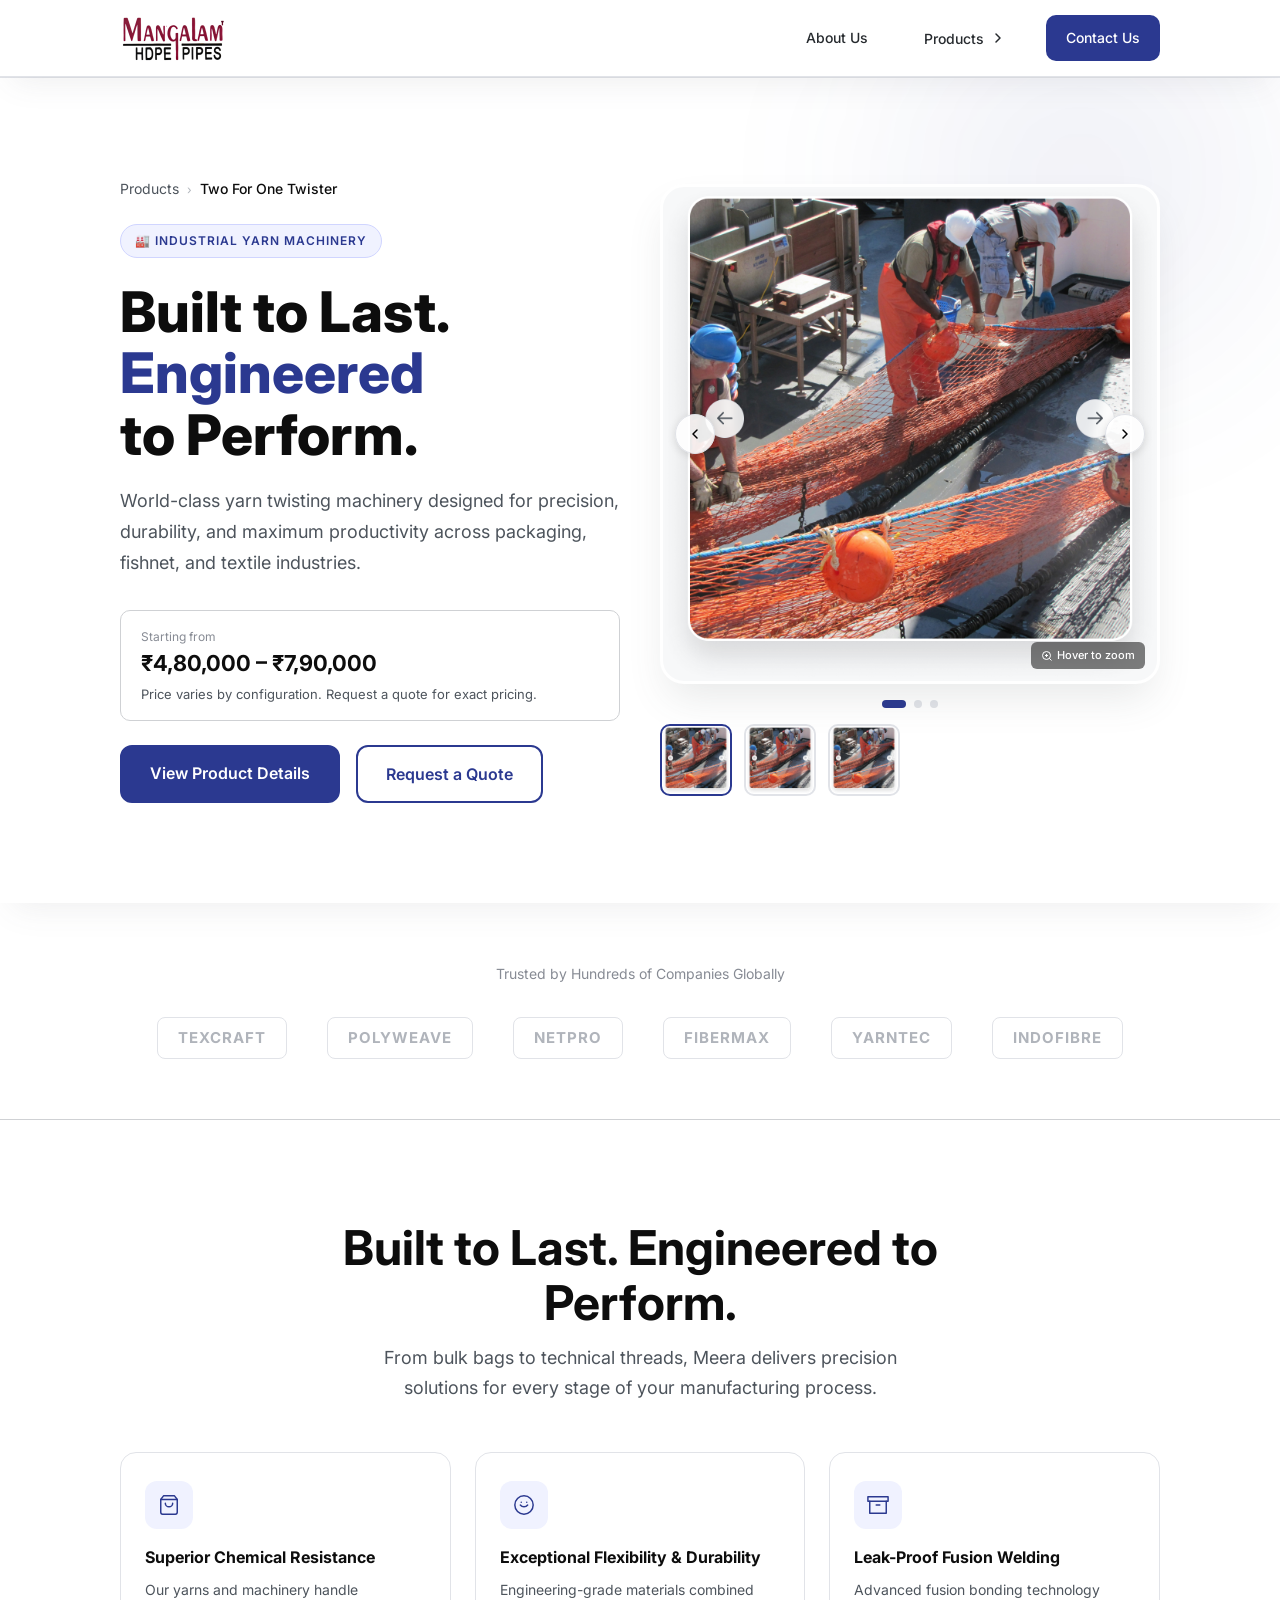
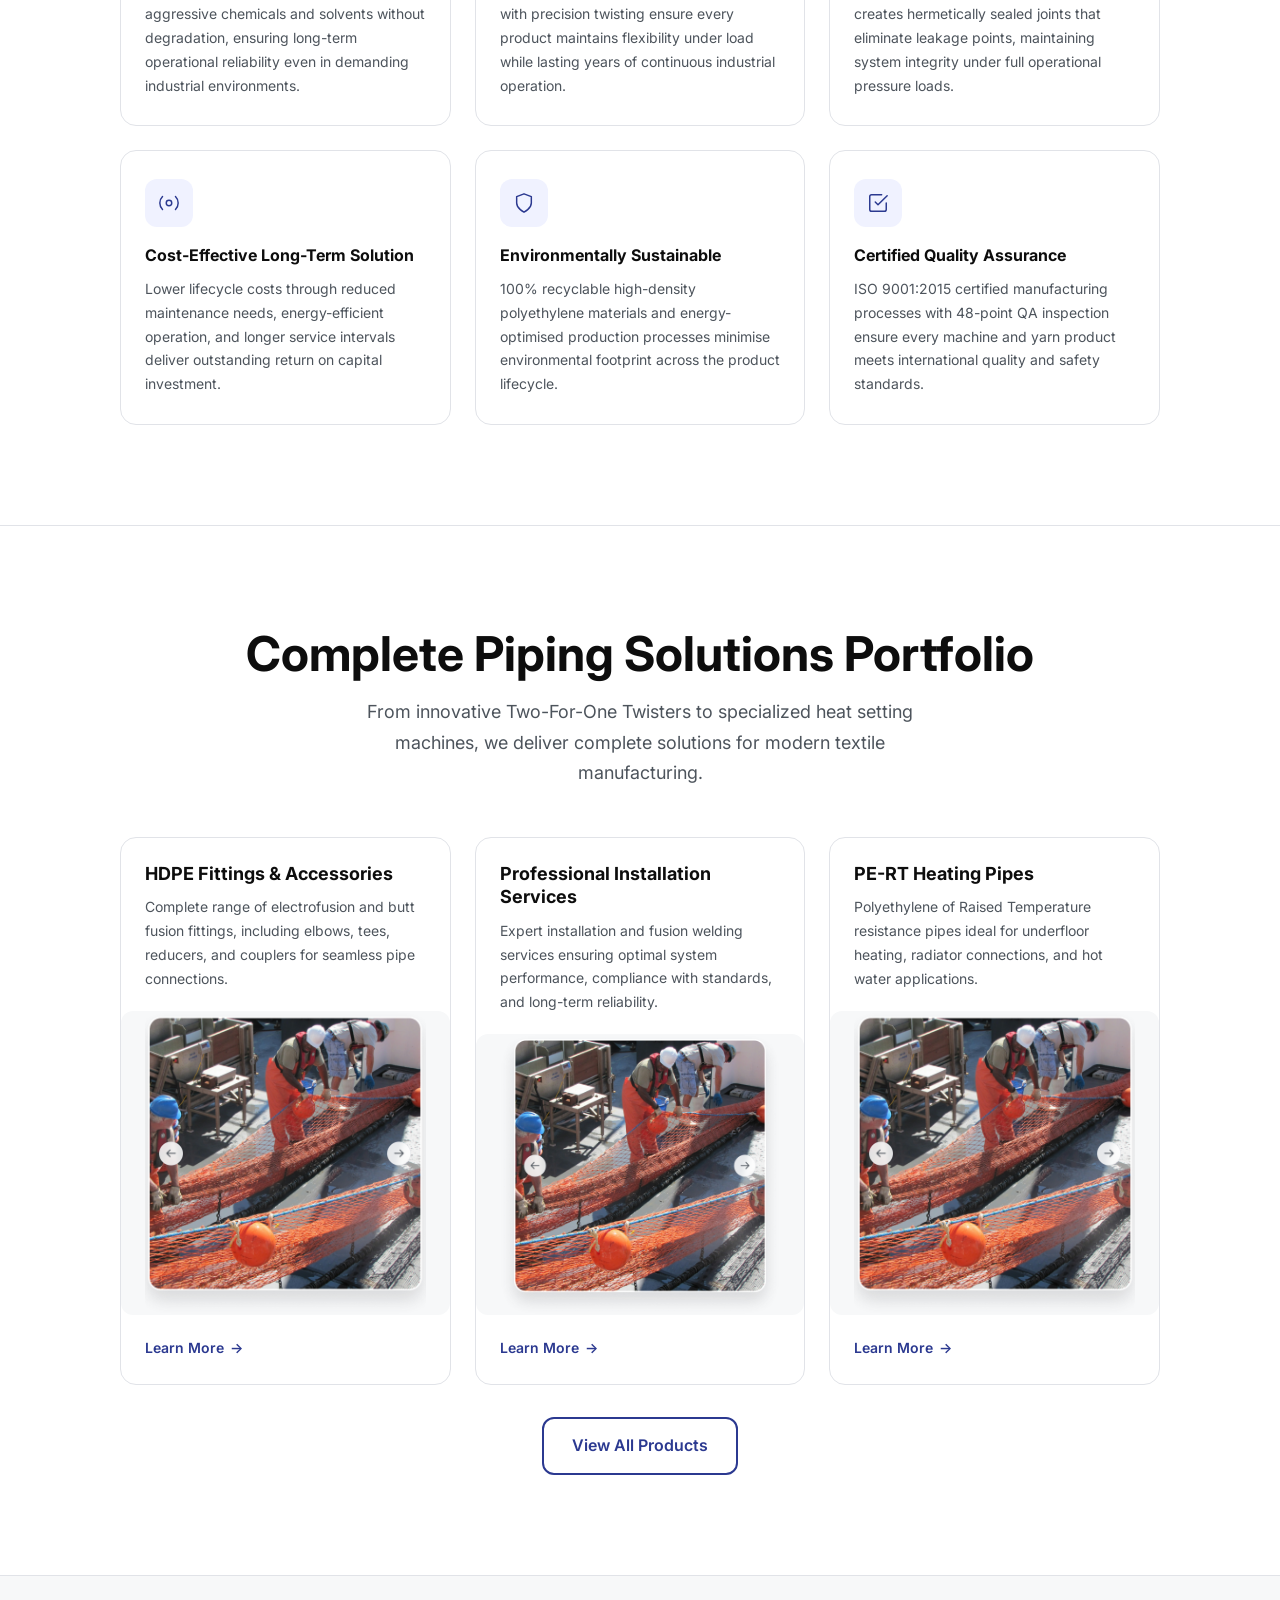
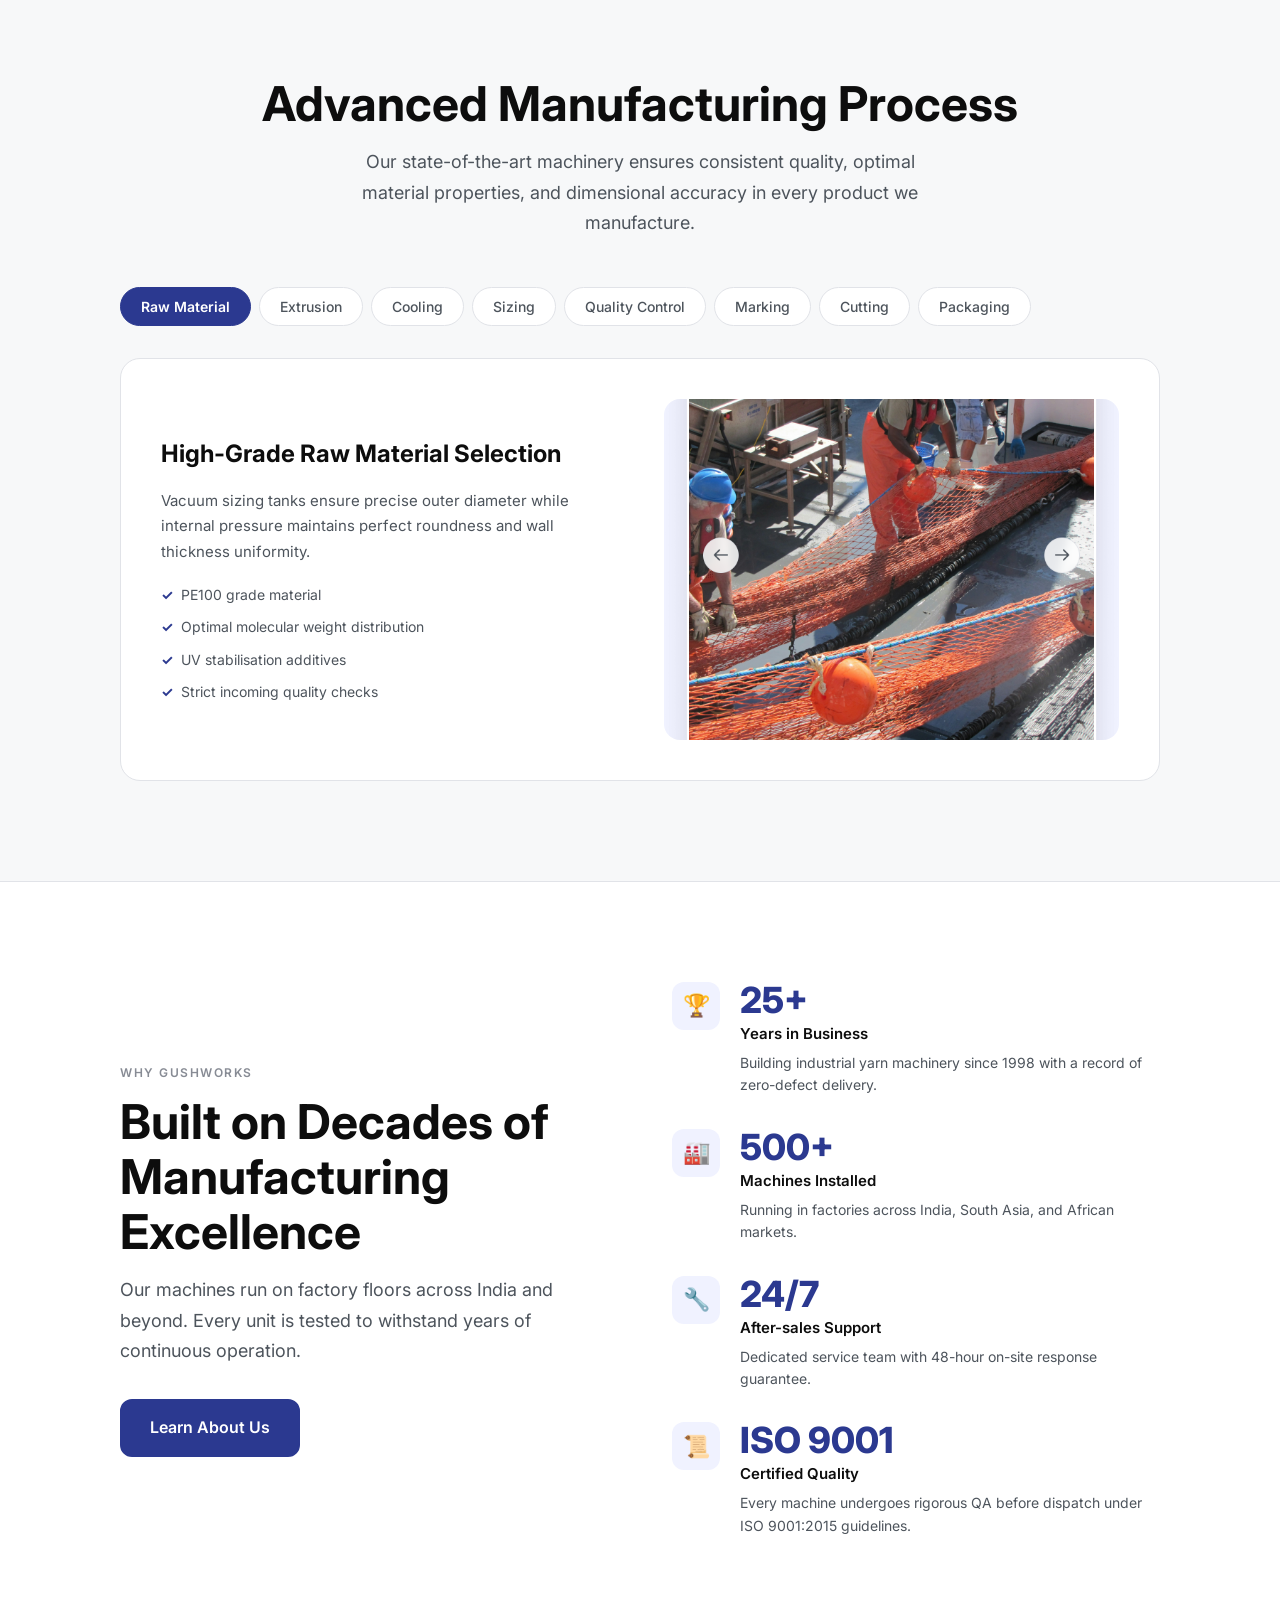
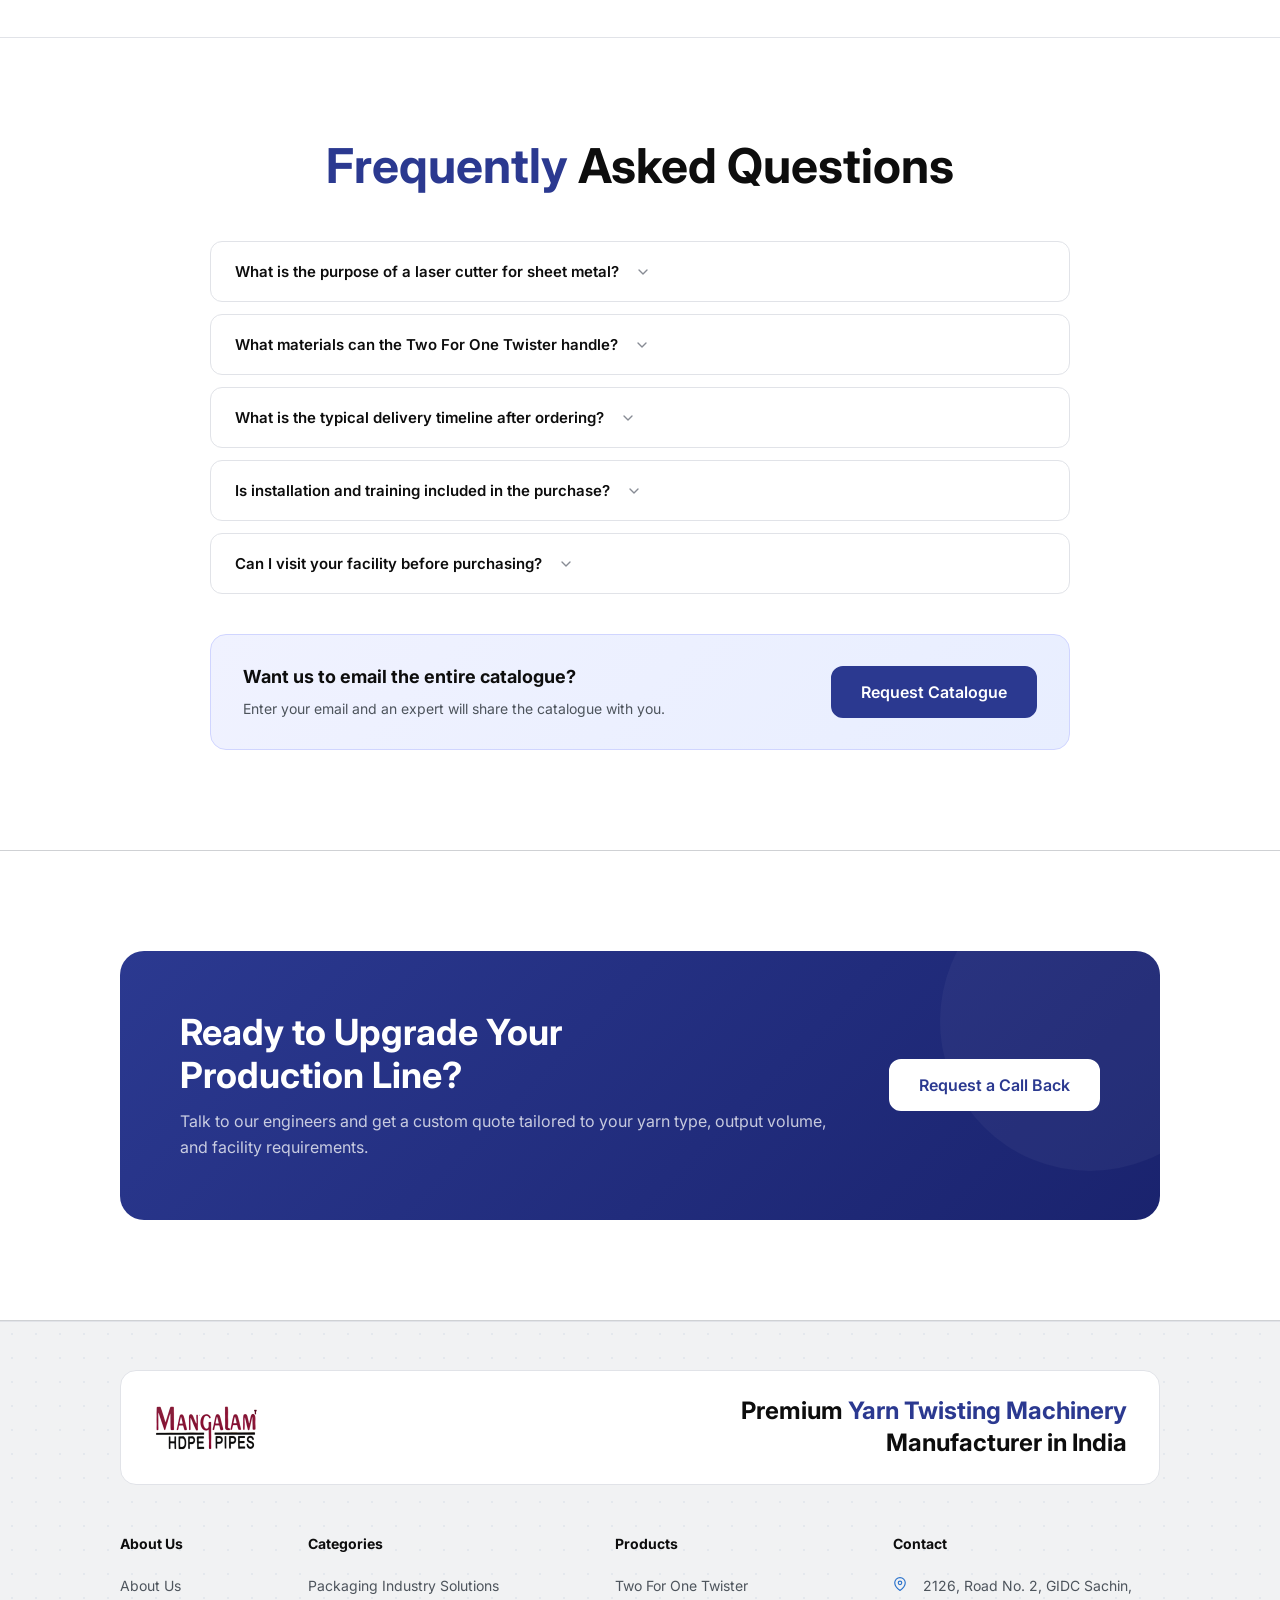
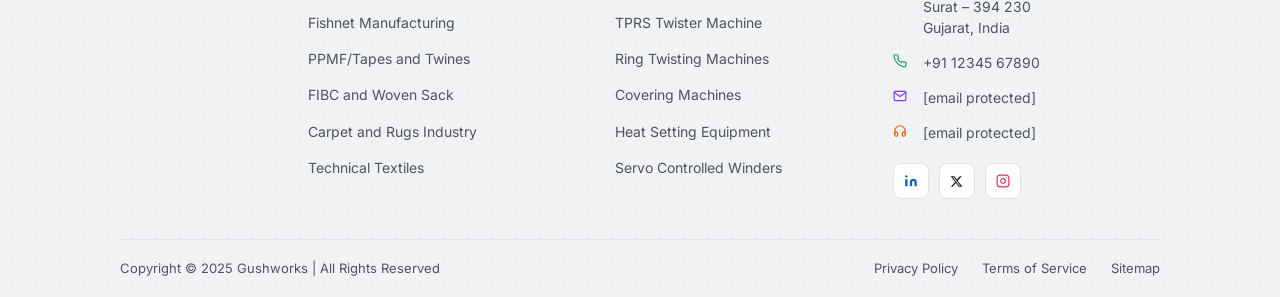
==== commit fc9a848d: "Add files via upload" ====
--- a/index.html
+++ b/index.html
@@ -128,8 +128,15 @@
             <button class="carousel__btn carousel__btn--next" aria-label="Next image">
               <svg width="16" height="16" viewBox="0 0 16 16" fill="none"><path d="M6 12L10 8L6 4" stroke="currentColor" stroke-width="1.5" stroke-linecap="round" stroke-linejoin="round"/></svg>
             </button>
+            <div class="zoom-hint" aria-hidden="true">
+              <svg width="12" height="12" viewBox="0 0 24 24" fill="none" stroke="currentColor" stroke-width="2"><circle cx="11" cy="11" r="8"/><path d="M21 21l-4.35-4.35"/><line x1="11" y1="8" x2="11" y2="14"/><line x1="8" y1="11" x2="14" y2="11"/></svg>
+              Hover to zoom
+            </div>
           </div>
           <!-- Zoom panel -->
+          <div class="zoom-panel" aria-hidden="true">
+            <img src="product-main.png" alt="" />
+          </div>
           <!-- Dots -->
           <div class="carousel__dots" role="tablist" aria-label="Slide indicators">
             <button class="carousel__dot active" role="tab" aria-selected="true" aria-label="Slide 1"></button>
@@ -651,13 +658,13 @@
             <span class="footer-contact-icon" aria-hidden="true">
               <svg width="14" height="14" viewBox="0 0 24 24" fill="none" stroke="currentColor" stroke-width="2" stroke-linecap="round" stroke-linejoin="round"><path d="M4 4h16c1.1 0 2 .9 2 2v12c0 1.1-.9 2-2 2H4c-1.1 0-2-.9-2-2V6c0-1.1.9-2 2-2z"/><polyline points="22,6 12,13 2,6"/></svg>
             </span>
-            <a href="/cdn-cgi/l/email-protection#721b1c141d321507011a051d0019015c111d1f"><span class="__cf_email__" data-cfemail="5c35323a331c3b292f342b332e372f723f3331">[email&#160;protected]</span></a>
+            <a href="/cdn-cgi/l/email-protection#dbb2b5bdb49bbcaea8b3acb4a9b0a8f5b8b4b6"><span class="__cf_email__" data-cfemail="234a4d454c634456504b544c5148500d404c4e">[email&#160;protected]</span></a>
           </div>
           <div class="footer-contact-item">
             <span class="footer-contact-icon" aria-hidden="true">
               <svg width="14" height="14" viewBox="0 0 24 24" fill="none" stroke="currentColor" stroke-width="2" stroke-linecap="round" stroke-linejoin="round"><path d="M3 18v-6a9 9 0 0 1 18 0v6"/><path d="M21 19a2 2 0 0 1-2 2h-1a2 2 0 0 1-2-2v-3a2 2 0 0 1 2-2h3zM3 19a2 2 0 0 0 2 2h1a2 2 0 0 0 2-2v-3a2 2 0 0 0-2-2H3z"/></svg>
             </span>
-            <a href="/cdn-cgi/l/email-protection#90e3e5e0e0ffe2e4d0f7e5e3f8e7ffe2fbe3bef3fffd"><span class="__cf_email__" data-cfemail="0f7c7a7f7f607d7b4f687a7c6778607d647c216c6062">[email&#160;protected]</span></a>
+            <a href="/cdn-cgi/l/email-protection#62111712120d1016220517110a150d1009114c010d0f"><span class="__cf_email__" data-cfemail="681b1d1818071a1c280f1d1b001f071a031b460b0705">[email&#160;protected]</span></a>
           </div>
         </div>
         <!-- Social icons -->
@@ -727,13 +734,15 @@
   </div>
 </div>
 
-<!-- MODAL: Catalogue -->
+<!-- ===================================================================
+     MODAL: Catalogue Email
+=================================================================== -->
 <div class="modal-backdrop" id="modal-catalogue" role="dialog" aria-modal="true" aria-labelledby="modal-cat-title">
   <div class="modal-box">
-    <button class="modal-close" aria-label="Close modal">✕</button>
+    <button class="modal-close" aria-label="Close">✕</button>
     <h2 class="modal-title" id="modal-cat-title">Let us email the entire catalogue to you</h2>
     <form data-form id="catalogue-form" novalidate>
-      <div class="form-group">
+      <div class="form-group" style="margin-top:8px;">
         <label class="form-label" for="cat-email">Your Email <span style="color:red">*</span></label>
         <input class="form-input" id="cat-email" type="email" placeholder="example@gmail.com" required />
       </div>
@@ -741,7 +750,7 @@
         <label class="form-label" for="cat-phone">Your Contact <span style="color:#888;font-weight:400">(Optional)</span></label>
         <input class="form-input" id="cat-phone" type="tel" placeholder="+91-0000000000" />
       </div>
-      <div style="display:flex;justify-content:flex-end;margin-top:8px;border-top:1px solid var(--border);padding-top:16px;">
+      <div style="display:flex;justify-content:flex-end;padding-top:16px;border-top:1px solid #eee;margin-top:8px;">
         <button type="submit" class="btn btn-primary">Download Brochure</button>
       </div>
     </form>
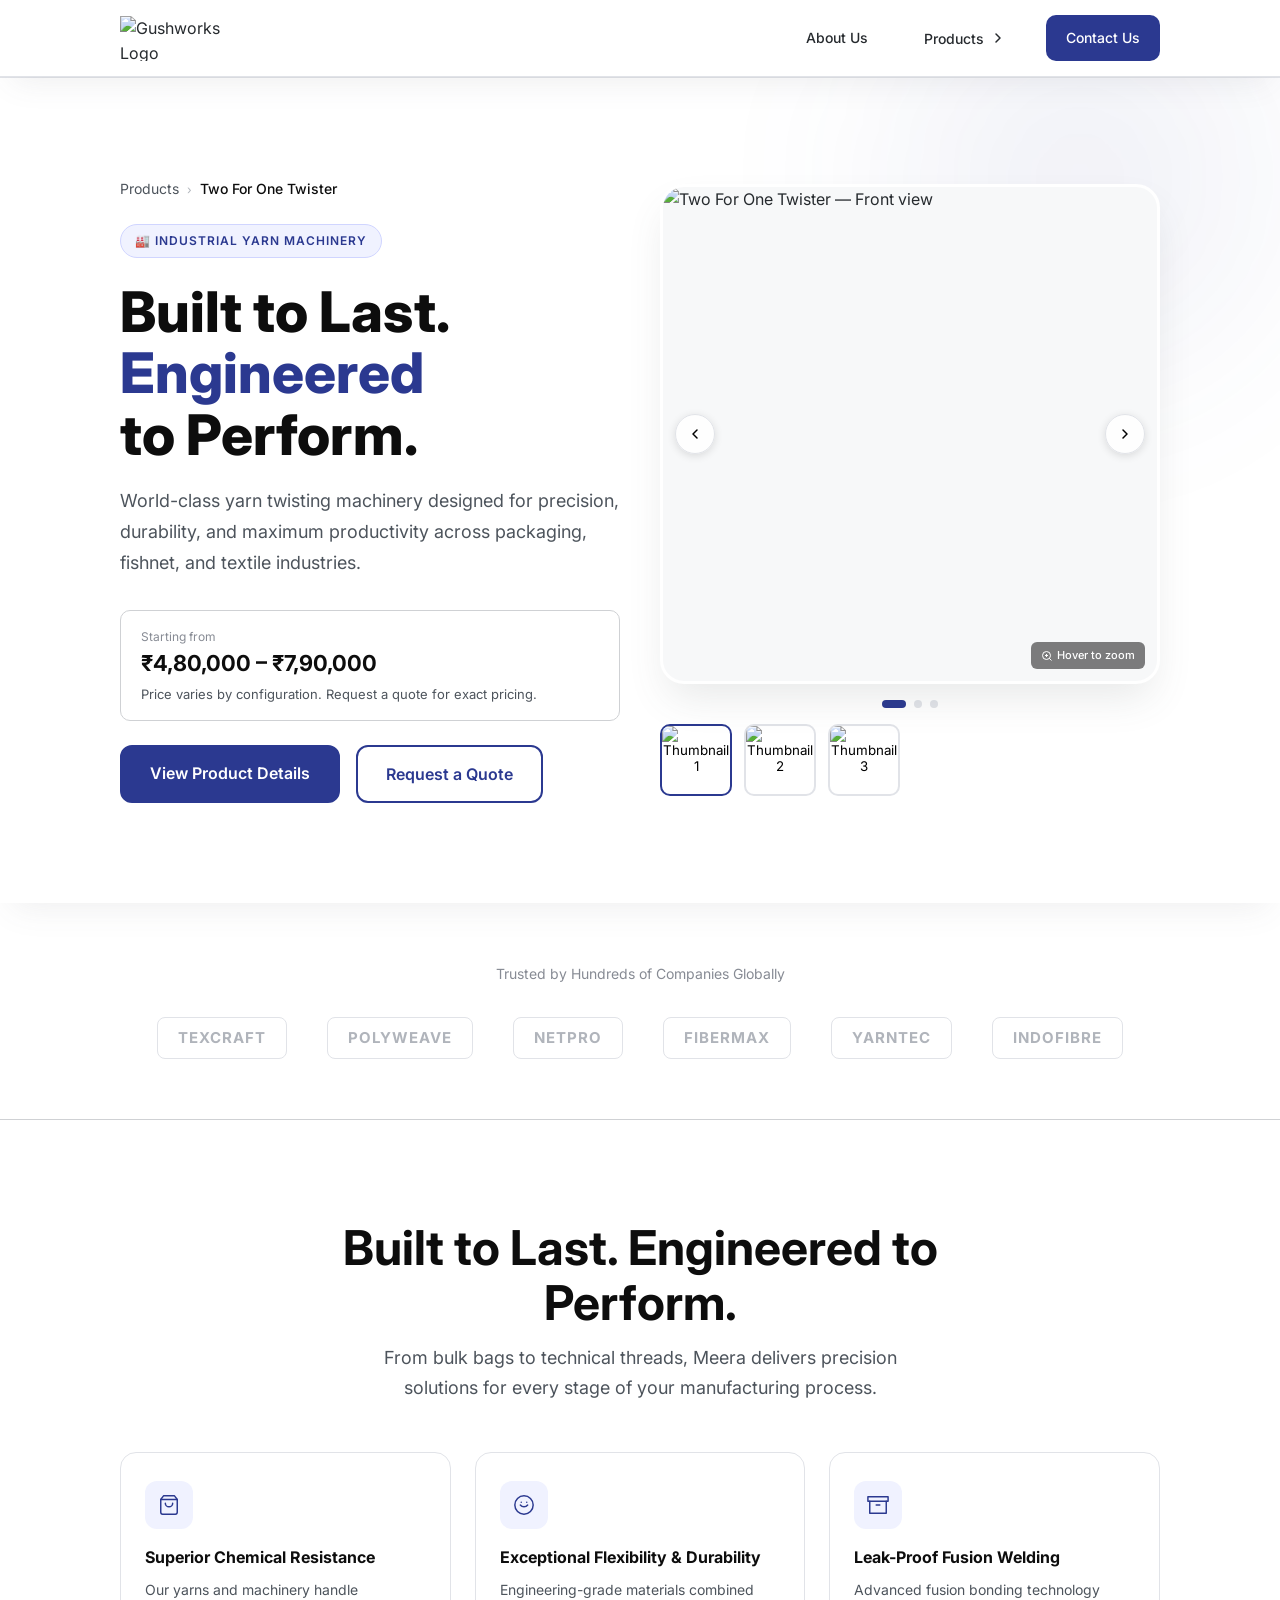
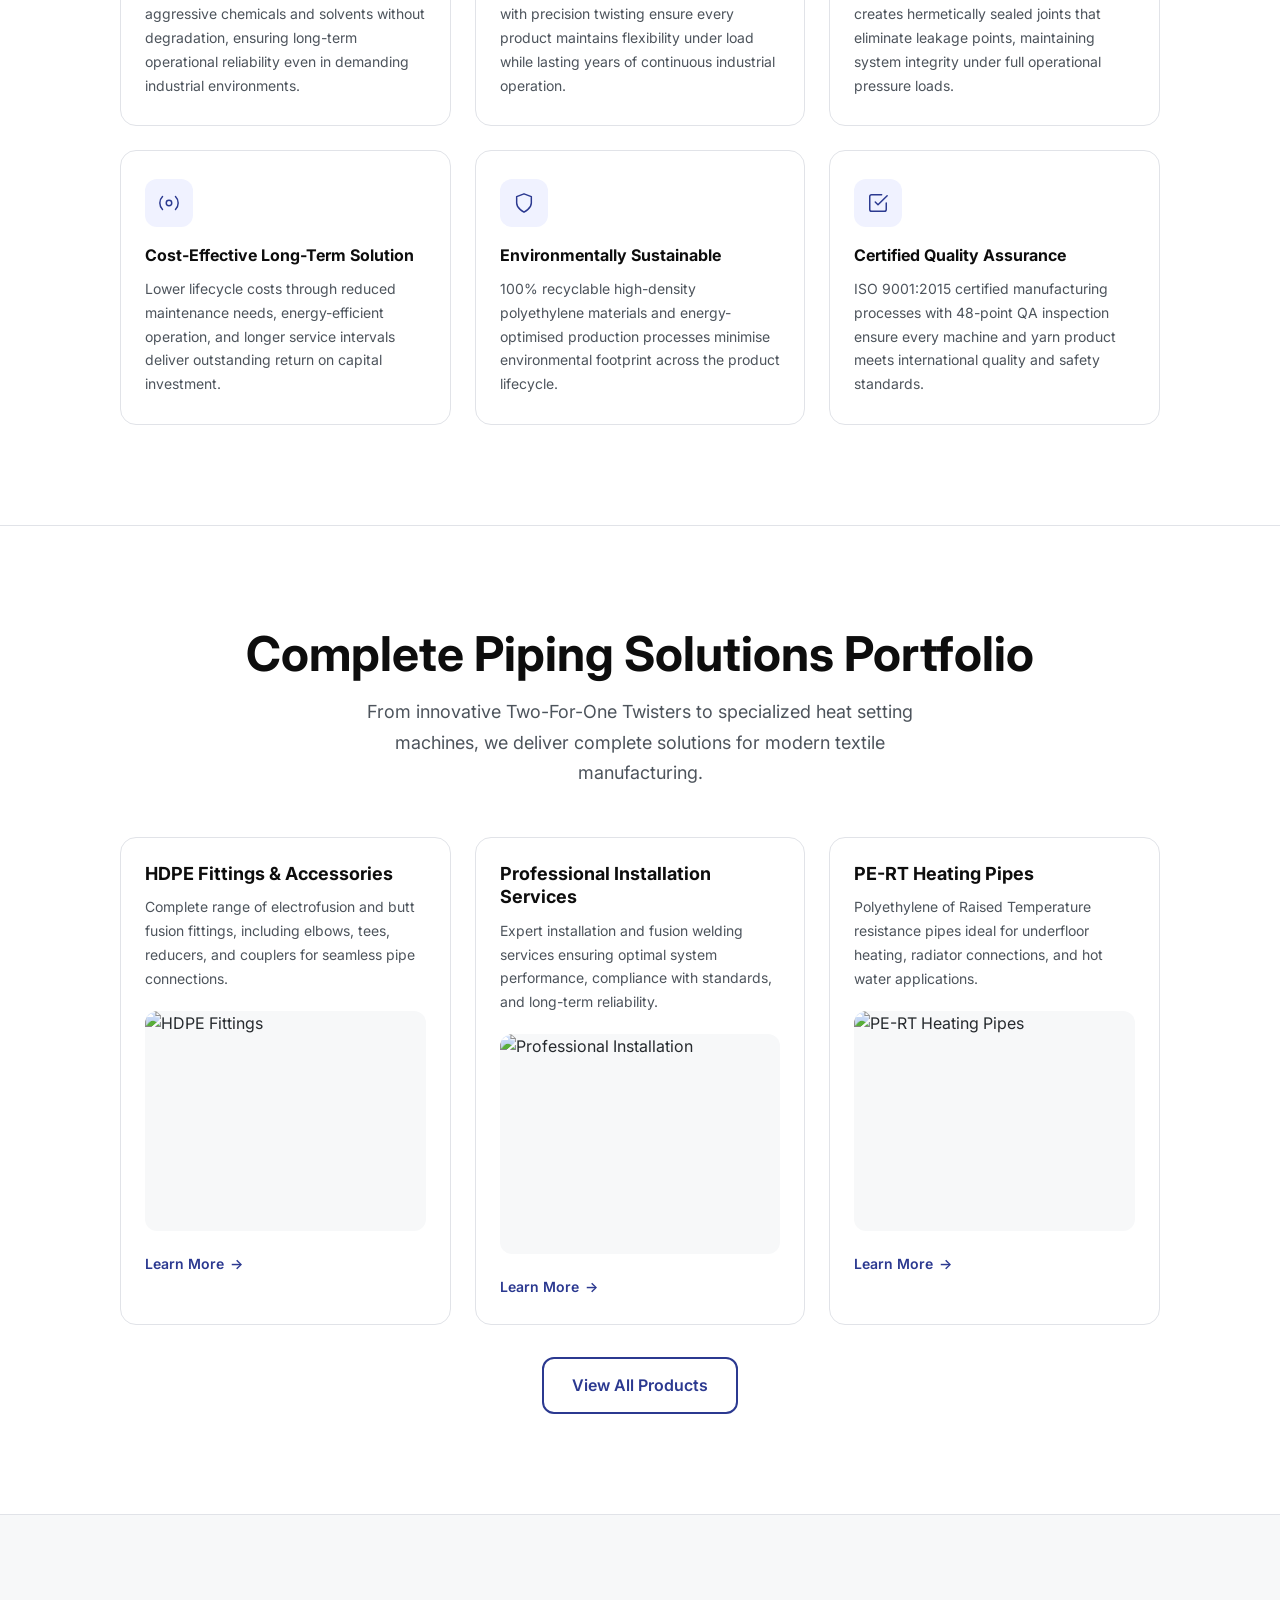
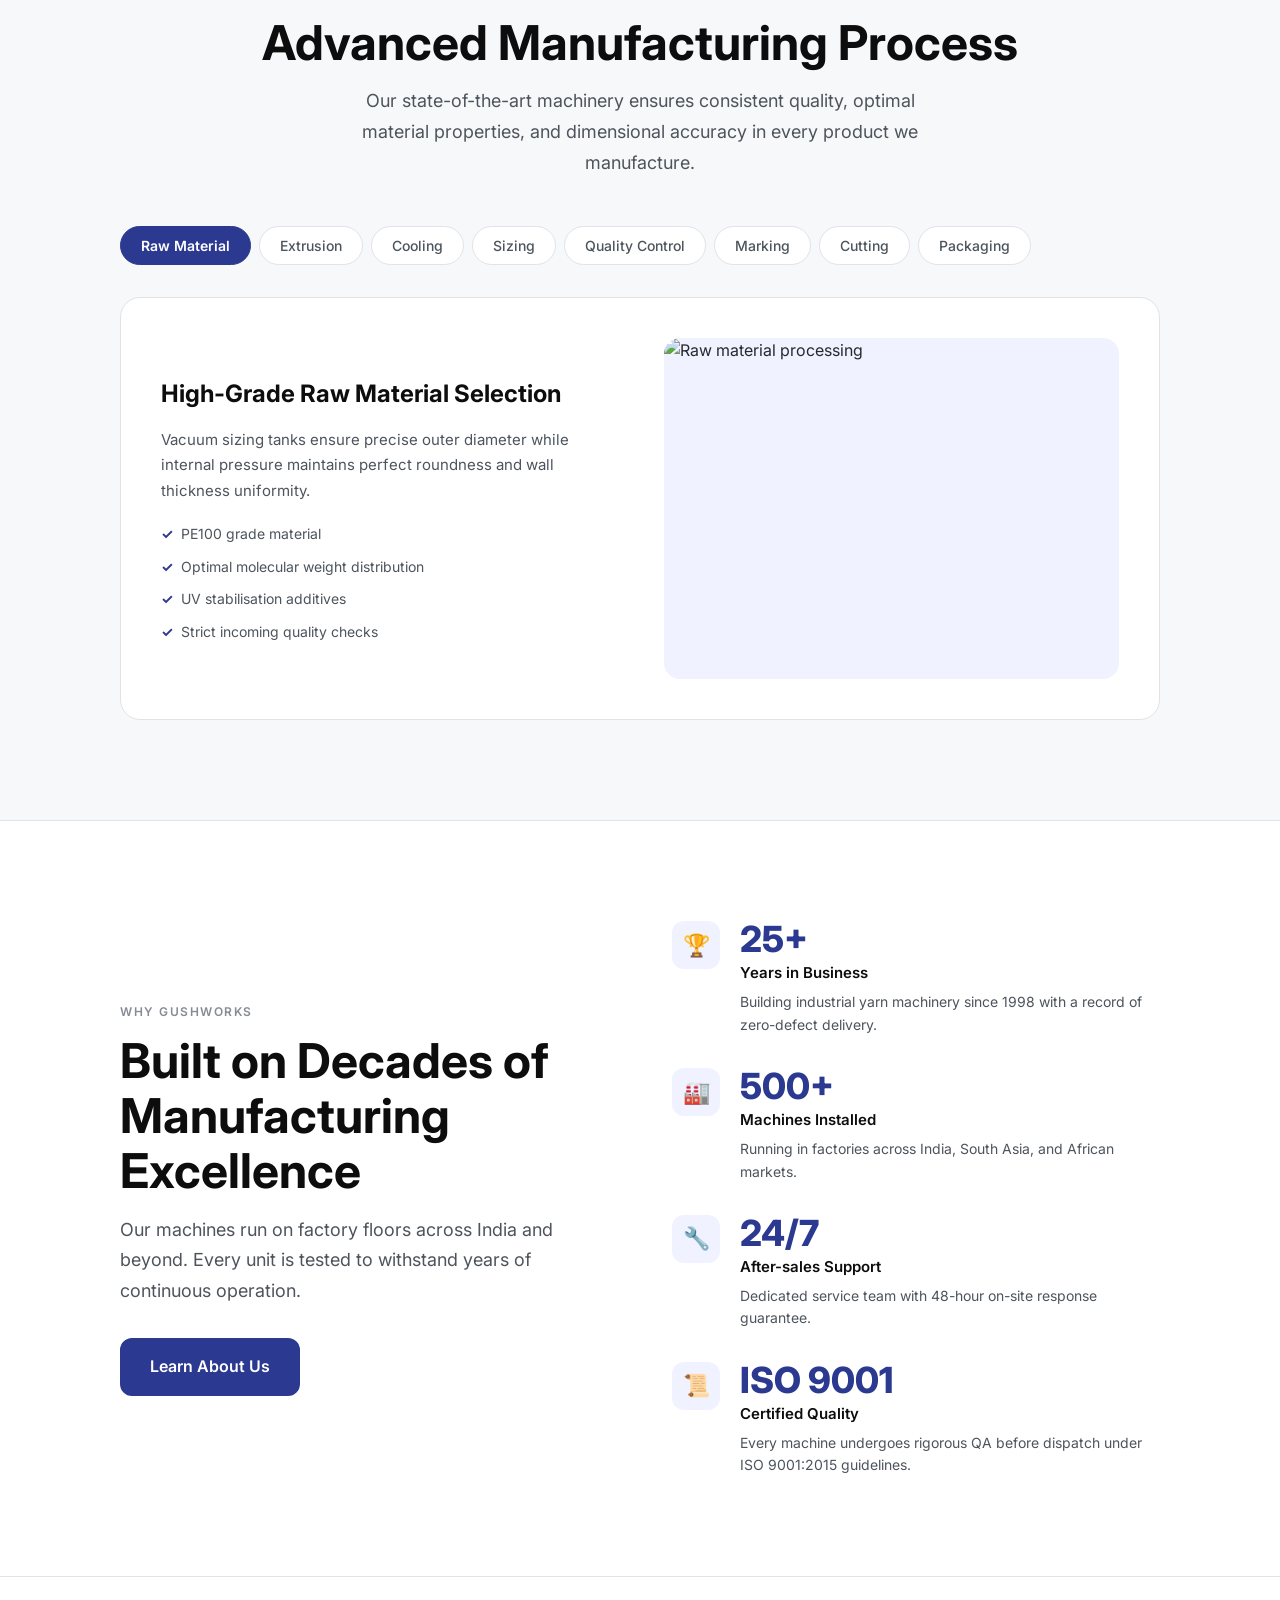
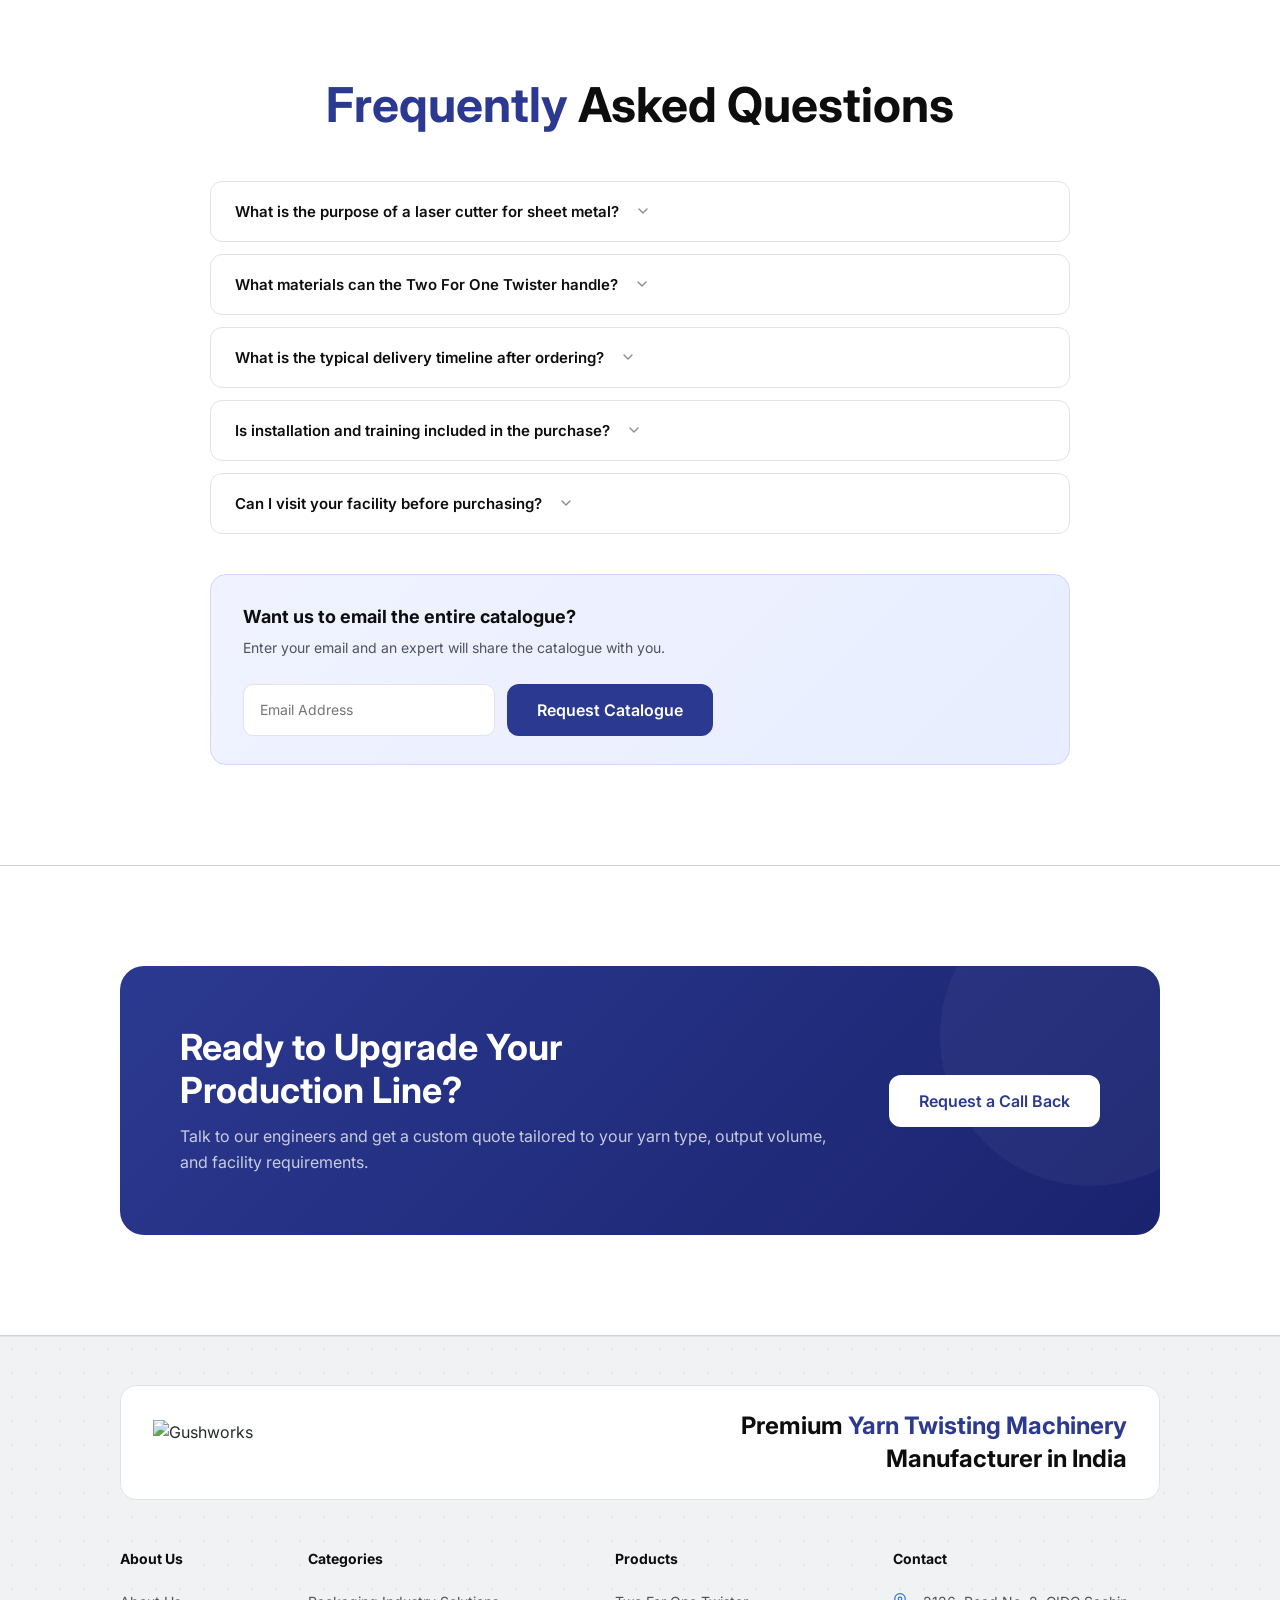
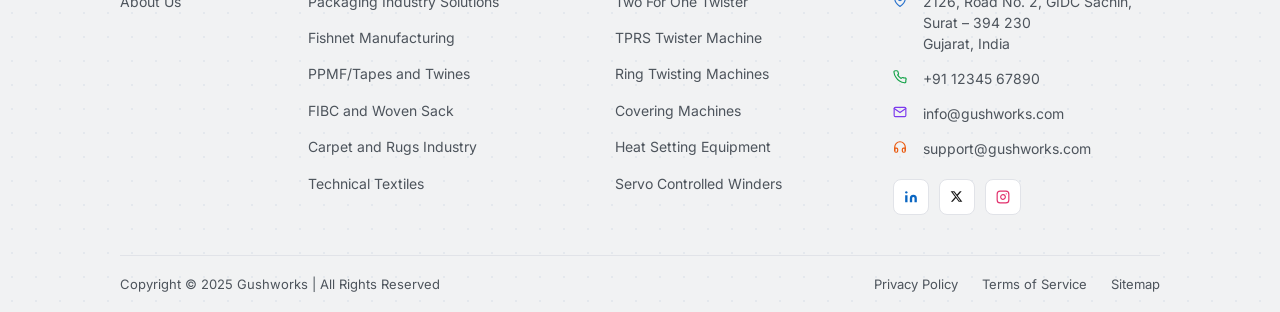
==== commit 0f1d0ab7: "Add files via upload" ====
--- a/index.html
+++ b/index.html
@@ -37,7 +37,7 @@
 <header class="navbar" role="banner" aria-label="Main navigation">
   <div class="container">
     <a href="index.html" class="navbar__logo" aria-label="Gushworks home">
-      <img src="logo.png" alt="Gushworks Logo" width="109" height="45" />
+      <img src="assets/logo.png" alt="Gushworks Logo" width="109" height="45" />
     </a>
     <nav class="navbar__right" aria-label="Primary navigation">
       <a href="about.html" class="nav-link">About Us</a>
@@ -110,16 +110,16 @@
       <!-- Right: Carousel -->
       <div class="hero__carousel-col" data-reveal>
         <div class="carousel-wrapper">
-          <div class="carousel" id="hero-carousel" tabindex="0" aria-label="Product images carousel" role="img">
+          <div class="carousel" id="hero-carousel" data-zoom tabindex="0" aria-label="Product images carousel" role="img">
             <div class="carousel__track" role="list">
               <div class="carousel__slide" role="listitem" aria-label="Product image 1">
-                <img src="product-main.png" alt="Two For One Twister — Front view" loading="lazy" />
+                <img src="assets/product-main.png" alt="Two For One Twister — Front view" loading="lazy" />
               </div>
               <div class="carousel__slide" role="listitem" aria-label="Product image 2">
-                <img src="product-main.png" alt="Two For One Twister — Side view" loading="lazy" />
+                <img src="assets/product-main.png" alt="Two For One Twister — Side view" loading="lazy" />
               </div>
               <div class="carousel__slide" role="listitem" aria-label="Product image 3">
-                <img src="product-main.png" alt="Two For One Twister — Detail view" loading="lazy" />
+                <img src="assets/product-main.png" alt="Two For One Twister — Detail view" loading="lazy" />
               </div>
             </div>
             <button class="carousel__btn carousel__btn--prev" aria-label="Previous image">
@@ -135,7 +135,7 @@
           </div>
           <!-- Zoom panel -->
           <div class="zoom-panel" aria-hidden="true">
-            <img src="product-main.png" alt="" />
+            <img src="assets/product-main.png" alt="" />
           </div>
           <!-- Dots -->
           <div class="carousel__dots" role="tablist" aria-label="Slide indicators">
@@ -145,9 +145,9 @@
           </div>
           <!-- Thumbnails -->
           <div class="carousel__thumbnails" aria-label="Image thumbnails">
-            <button class="carousel__thumb active" aria-label="View image 1"><img src="product-main.png" alt="Thumbnail 1" /></button>
-            <button class="carousel__thumb" aria-label="View image 2"><img src="product-main.png" alt="Thumbnail 2" /></button>
-            <button class="carousel__thumb" aria-label="View image 3"><img src="product-main.png" alt="Thumbnail 3" /></button>
+            <button class="carousel__thumb active" aria-label="View image 1"><img src="assets/product-main.png" alt="Thumbnail 1" /></button>
+            <button class="carousel__thumb" aria-label="View image 2"><img src="assets/product-main.png" alt="Thumbnail 2" /></button>
+            <button class="carousel__thumb" aria-label="View image 3"><img src="assets/product-main.png" alt="Thumbnail 3" /></button>
           </div>
         </div>
       </div>
@@ -244,7 +244,7 @@
             <p class="portfolio-card__desc">Complete range of electrofusion and butt fusion fittings, including elbows, tees, reducers, and couplers for seamless pipe connections.</p>
           </div>
           <div class="portfolio-card__img">
-            <img src="product-main.png" alt="HDPE Fittings" loading="lazy" />
+            <img src="assets/product-main.png" alt="HDPE Fittings" loading="lazy" />
           </div>
           <div class="portfolio-card__footer">
             <a href="product-detail.html" class="portfolio-card__btn">Learn More</a>
@@ -256,7 +256,7 @@
             <p class="portfolio-card__desc">Expert installation and fusion welding services ensuring optimal system performance, compliance with standards, and long-term reliability.</p>
           </div>
           <div class="portfolio-card__img">
-            <img src="product-main.png" alt="Professional Installation" loading="lazy" />
+            <img src="assets/product-main.png" alt="Professional Installation" loading="lazy" />
           </div>
           <div class="portfolio-card__footer">
             <a href="products.html" class="portfolio-card__btn">Learn More</a>
@@ -268,7 +268,7 @@
             <p class="portfolio-card__desc">Polyethylene of Raised Temperature resistance pipes ideal for underfloor heating, radiator connections, and hot water applications.</p>
           </div>
           <div class="portfolio-card__img">
-            <img src="product-main.png" alt="PE-RT Heating Pipes" loading="lazy" />
+            <img src="assets/product-main.png" alt="PE-RT Heating Pipes" loading="lazy" />
           </div>
           <div class="portfolio-card__footer">
             <a href="products.html" class="portfolio-card__btn">Learn More</a>
@@ -316,7 +316,7 @@
               </ul>
             </div>
             <div class="process-panel__img">
-              <img src="product-main.png" alt="Raw material processing" loading="lazy" />
+              <img src="assets/product-main.png" alt="Raw material processing" loading="lazy" />
             </div>
           </div>
         </div>
@@ -333,7 +333,7 @@
               </ul>
             </div>
             <div class="process-panel__img">
-              <img src="product-main.png" alt="Extrusion process" loading="lazy" />
+              <img src="assets/product-main.png" alt="Extrusion process" loading="lazy" />
             </div>
           </div>
         </div>
@@ -349,7 +349,7 @@
               </ul>
             </div>
             <div class="process-panel__img">
-              <img src="product-main.png" alt="Cooling process" loading="lazy" />
+              <img src="assets/product-main.png" alt="Cooling process" loading="lazy" />
             </div>
           </div>
         </div>
@@ -365,7 +365,7 @@
               </ul>
             </div>
             <div class="process-panel__img">
-              <img src="product-main.png" alt="Sizing process" loading="lazy" />
+              <img src="assets/product-main.png" alt="Sizing process" loading="lazy" />
             </div>
           </div>
         </div>
@@ -382,7 +382,7 @@
               </ul>
             </div>
             <div class="process-panel__img">
-              <img src="product-main.png" alt="Quality control" loading="lazy" />
+              <img src="assets/product-main.png" alt="Quality control" loading="lazy" />
             </div>
           </div>
         </div>
@@ -398,7 +398,7 @@
               </ul>
             </div>
             <div class="process-panel__img">
-              <img src="product-main.png" alt="Marking process" loading="lazy" />
+              <img src="assets/product-main.png" alt="Marking process" loading="lazy" />
             </div>
           </div>
         </div>
@@ -414,7 +414,7 @@
               </ul>
             </div>
             <div class="process-panel__img">
-              <img src="product-main.png" alt="Cutting process" loading="lazy" />
+              <img src="assets/product-main.png" alt="Cutting process" loading="lazy" />
             </div>
           </div>
         </div>
@@ -430,7 +430,7 @@
               </ul>
             </div>
             <div class="process-panel__img">
-              <img src="product-main.png" alt="Packaging process" loading="lazy" />
+              <img src="assets/product-main.png" alt="Packaging process" loading="lazy" />
             </div>
           </div>
         </div>
@@ -563,7 +563,10 @@
             <h4>Want us to email the entire catalogue?</h4>
             <p>Enter your email and an expert will share the catalogue with you.</p>
           </div>
-          <button type="button" class="btn btn-primary" data-modal="modal-catalogue">Request Catalogue</button>
+          <form class="faq-catalogue-cta__form" onsubmit="return false;" aria-label="Catalogue request form">
+            <input type="email" class="faq-catalogue-input" placeholder="Email Address" aria-label="Your email address" />
+            <button type="submit" class="btn btn-primary">Request Catalogue</button>
+          </form>
         </div>
       </div>
     </div>
@@ -596,7 +599,7 @@
   <div class="container">
     <div class="footer-brand-card">
       <div class="footer-brand-card__logo">
-        <img src="logo.png" alt="Gushworks" width="140" height="45" />
+        <img src="assets/logo.png" alt="Gushworks" width="140" height="45" />
       </div>
       <div class="footer-brand-card__tagline">
         Premium <span>Yarn Twisting Machinery</span><br>Manufacturer in India
@@ -658,13 +661,13 @@
             <span class="footer-contact-icon" aria-hidden="true">
               <svg width="14" height="14" viewBox="0 0 24 24" fill="none" stroke="currentColor" stroke-width="2" stroke-linecap="round" stroke-linejoin="round"><path d="M4 4h16c1.1 0 2 .9 2 2v12c0 1.1-.9 2-2 2H4c-1.1 0-2-.9-2-2V6c0-1.1.9-2 2-2z"/><polyline points="22,6 12,13 2,6"/></svg>
             </span>
-            <a href="/cdn-cgi/l/email-protection#dbb2b5bdb49bbcaea8b3acb4a9b0a8f5b8b4b6"><span class="__cf_email__" data-cfemail="234a4d454c634456504b544c5148500d404c4e">[email&#160;protected]</span></a>
+            <a href="mailto:info@gushworks.com">info@gushworks.com</a>
           </div>
           <div class="footer-contact-item">
             <span class="footer-contact-icon" aria-hidden="true">
               <svg width="14" height="14" viewBox="0 0 24 24" fill="none" stroke="currentColor" stroke-width="2" stroke-linecap="round" stroke-linejoin="round"><path d="M3 18v-6a9 9 0 0 1 18 0v6"/><path d="M21 19a2 2 0 0 1-2 2h-1a2 2 0 0 1-2-2v-3a2 2 0 0 1 2-2h3zM3 19a2 2 0 0 0 2 2h1a2 2 0 0 0 2-2v-3a2 2 0 0 0-2-2H3z"/></svg>
             </span>
-            <a href="/cdn-cgi/l/email-protection#62111712120d1016220517110a150d1009114c010d0f"><span class="__cf_email__" data-cfemail="681b1d1818071a1c280f1d1b001f071a031b460b0705">[email&#160;protected]</span></a>
+            <a href="mailto:support@gushworks.com">support@gushworks.com</a>
           </div>
         </div>
         <!-- Social icons -->
@@ -726,37 +729,13 @@
       </div>
       <div class="form-group">
         <label class="form-label" for="quote-msg">Message (optional)</label>
-        <textarea class="form-textarea" id="quote-msg" p
-        <textarea class="form-textarea" id="quote-msg" placeholder="Tell us about your requirements..." rows="3"></textarea>
-      </div>
-      <button type="submit" class="btn btn-primary" style="width:100%;">Submit Request</button>
+        <textarea class="form-textarea" id="quote-msg" placeholder="Describe your requirements, yarn type, output volume..."></textarea>
+      </div>
+      <button type="submit" class="btn btn-primary" style="width:100%;">Request Call Back</button>
     </form>
   </div>
 </div>
 
-<!-- ===================================================================
-     MODAL: Catalogue Email
-=================================================================== -->
-<div class="modal-backdrop" id="modal-catalogue" role="dialog" aria-modal="true" aria-labelledby="modal-cat-title">
-  <div class="modal-box">
-    <button class="modal-close" aria-label="Close">✕</button>
-    <h2 class="modal-title" id="modal-cat-title">Let us email the entire catalogue to you</h2>
-    <form data-form id="catalogue-form" novalidate>
-      <div class="form-group" style="margin-top:8px;">
-        <label class="form-label" for="cat-email">Your Email <span style="color:red">*</span></label>
-        <input class="form-input" id="cat-email" type="email" placeholder="example@gmail.com" required />
-      </div>
-      <div class="form-group">
-        <label class="form-label" for="cat-phone">Your Contact <span style="color:#888;font-weight:400">(Optional)</span></label>
-        <input class="form-input" id="cat-phone" type="tel" placeholder="+91-0000000000" />
-      </div>
-      <div style="display:flex;justify-content:flex-end;padding-top:16px;border-top:1px solid #eee;margin-top:8px;">
-        <button type="submit" class="btn btn-primary">Download Brochure</button>
-      </div>
-    </form>
-  </div>
-</div>
-
 <script src="script.js"></script>
 </body>
-</html>+</html>
--- a/styles.css
+++ b/styles.css
@@ -1362,21 +1362,22 @@
   margin-bottom: 20px;
 }
 .portfolio-card__img {
-  padding: 0 24px;
-  flex: 1;
-  min-height: 200px;
+  margin: 0 24px;
+  height: 220px;
   overflow: hidden;
   border-radius: 12px;
-  margin-bottom: 0;
   background: #F7F8F9;
+  flex-shrink: 0;
 }
 .portfolio-card__img img {
-  width: 100%; height: 100%;
+  width: 100%;
+  height: 100%;
   object-fit: cover;
   border-radius: 12px;
+  display: block;
   transition: transform 0.4s ease;
 }
-.portfolio-card:hover .portfolio-card__img img { transform: scale(1.04); }
+.portfolio-card:hover .portfolio-card__img img { transform: scale(1.06); }
 .portfolio-card__footer {
   padding: 20px 24px 24px;
 }
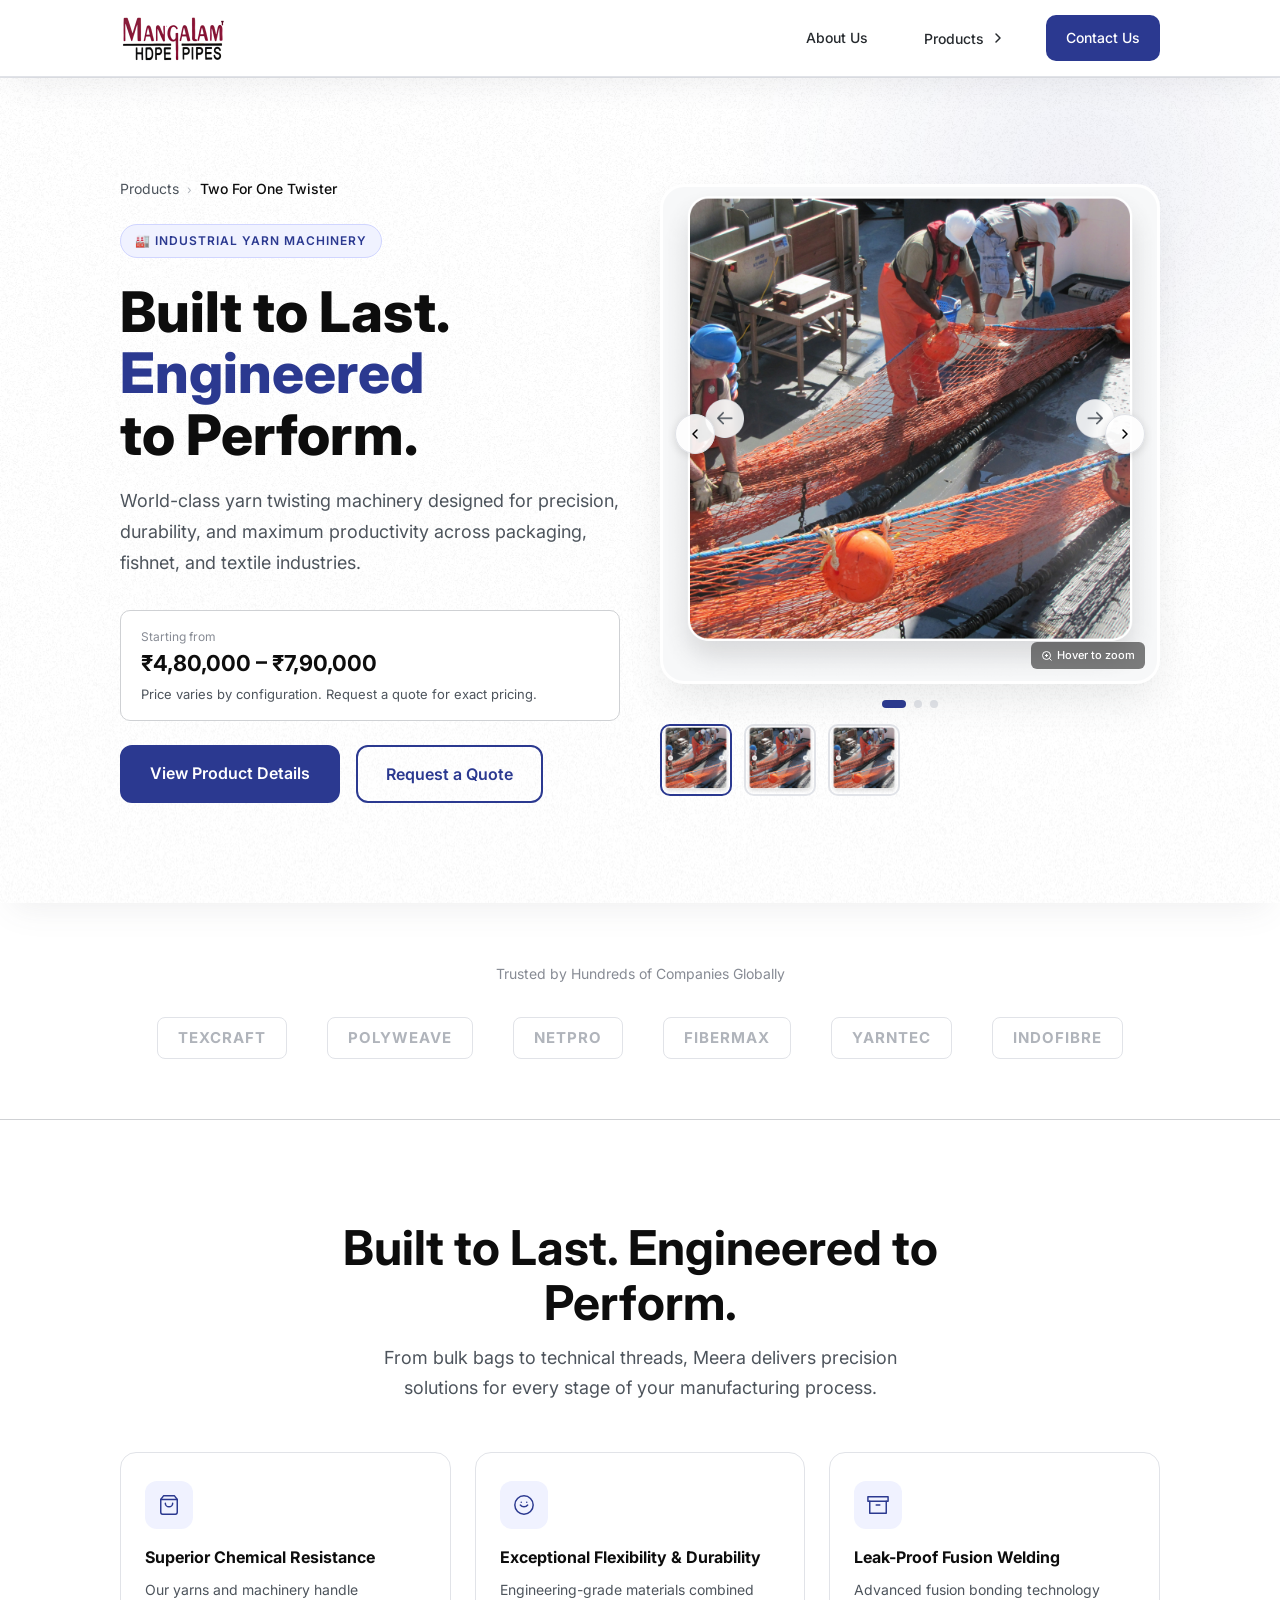
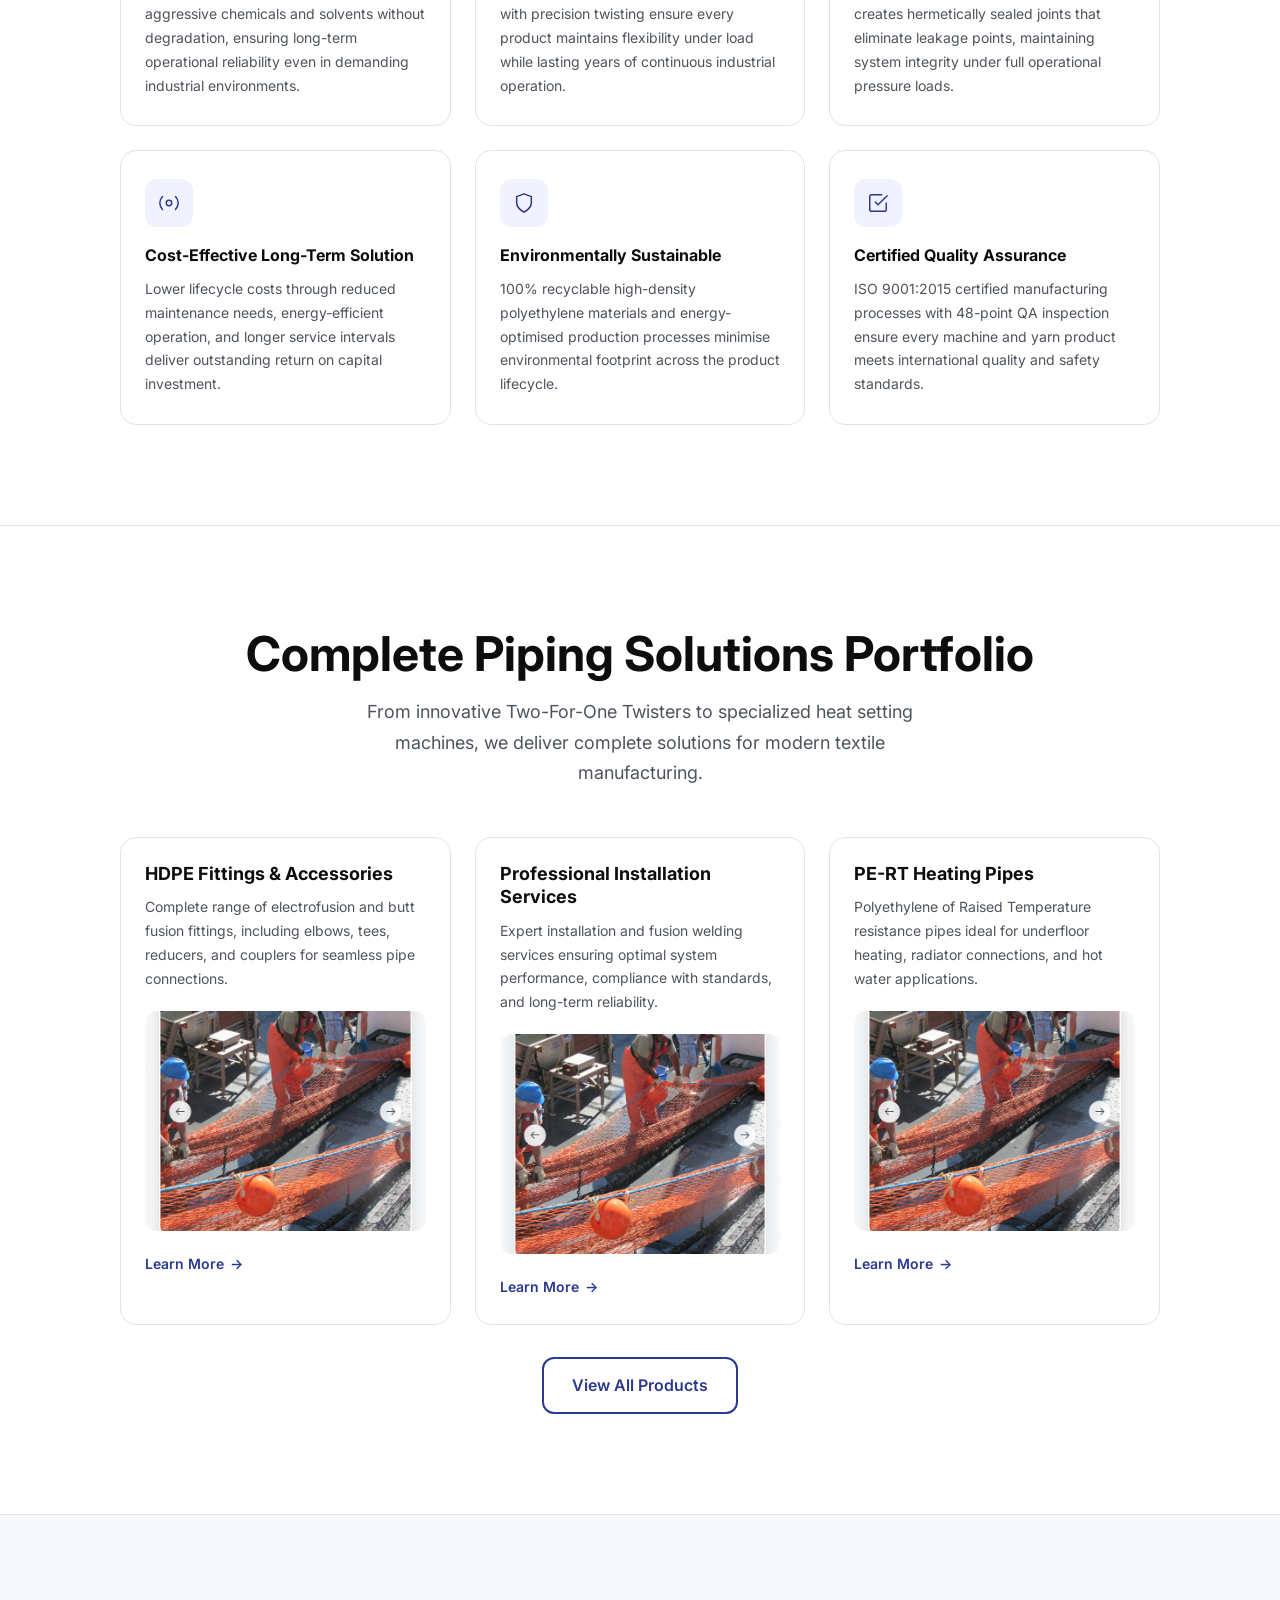
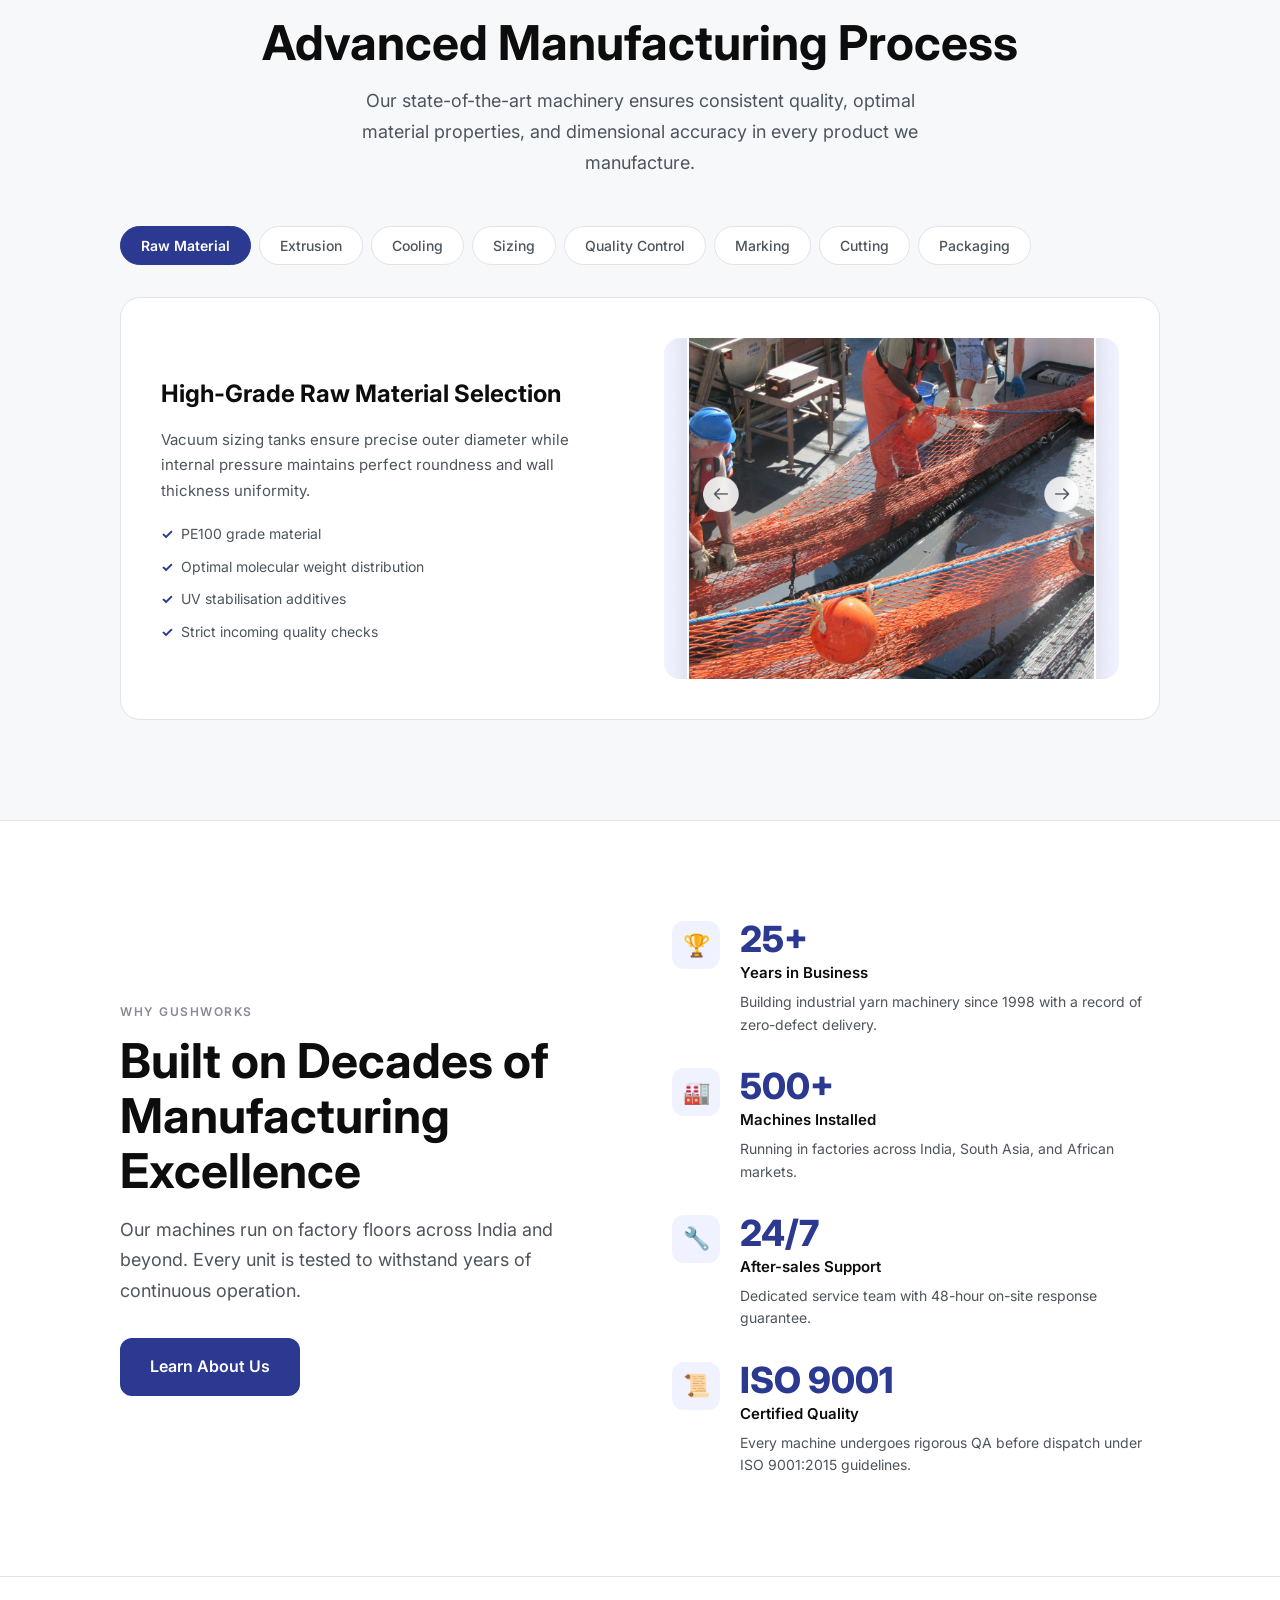
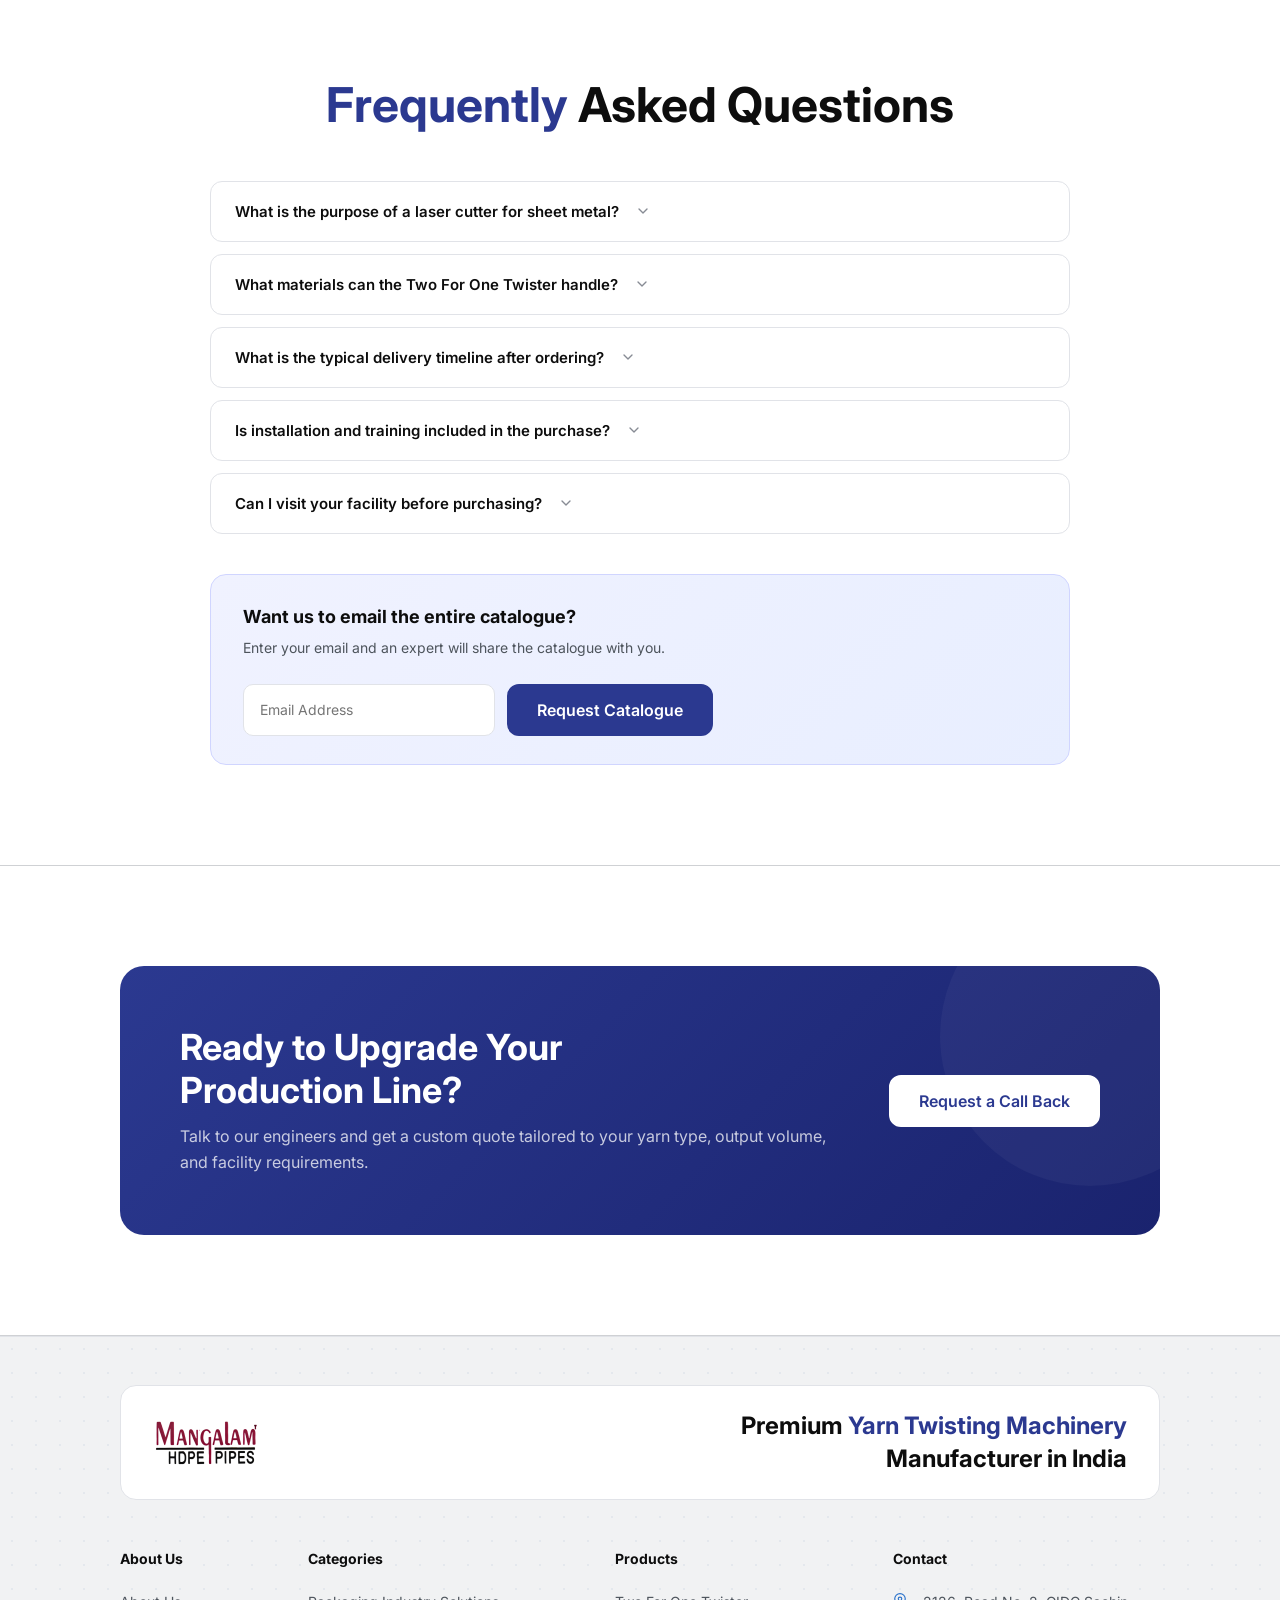
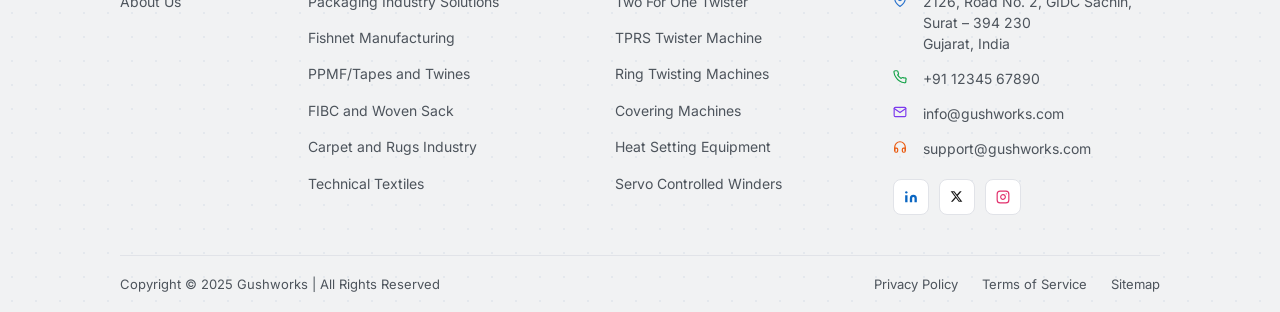
==== commit 6ea46df2: "Add files via upload" ====
--- a/index.html
+++ b/index.html
@@ -37,7 +37,7 @@
 <header class="navbar" role="banner" aria-label="Main navigation">
   <div class="container">
     <a href="index.html" class="navbar__logo" aria-label="Gushworks home">
-      <img src="assets/logo.png" alt="Gushworks Logo" width="109" height="45" />
+      <img src="logo.png" alt="Gushworks Logo" width="109" height="45" />
     </a>
     <nav class="navbar__right" aria-label="Primary navigation">
       <a href="about.html" class="nav-link">About Us</a>
@@ -113,13 +113,13 @@
           <div class="carousel" id="hero-carousel" data-zoom tabindex="0" aria-label="Product images carousel" role="img">
             <div class="carousel__track" role="list">
               <div class="carousel__slide" role="listitem" aria-label="Product image 1">
-                <img src="assets/product-main.png" alt="Two For One Twister — Front view" loading="lazy" />
+                <img src="product-main.png" alt="Two For One Twister — Front view" loading="lazy" />
               </div>
               <div class="carousel__slide" role="listitem" aria-label="Product image 2">
-                <img src="assets/product-main.png" alt="Two For One Twister — Side view" loading="lazy" />
+                <img src="product-main.png" alt="Two For One Twister — Side view" loading="lazy" />
               </div>
               <div class="carousel__slide" role="listitem" aria-label="Product image 3">
-                <img src="assets/product-main.png" alt="Two For One Twister — Detail view" loading="lazy" />
+                <img src="product-main.png" alt="Two For One Twister — Detail view" loading="lazy" />
               </div>
             </div>
             <button class="carousel__btn carousel__btn--prev" aria-label="Previous image">
@@ -135,7 +135,7 @@
           </div>
           <!-- Zoom panel -->
           <div class="zoom-panel" aria-hidden="true">
-            <img src="assets/product-main.png" alt="" />
+            <img src="product-main.png" alt="" />
           </div>
           <!-- Dots -->
           <div class="carousel__dots" role="tablist" aria-label="Slide indicators">
@@ -145,9 +145,9 @@
           </div>
           <!-- Thumbnails -->
           <div class="carousel__thumbnails" aria-label="Image thumbnails">
-            <button class="carousel__thumb active" aria-label="View image 1"><img src="assets/product-main.png" alt="Thumbnail 1" /></button>
-            <button class="carousel__thumb" aria-label="View image 2"><img src="assets/product-main.png" alt="Thumbnail 2" /></button>
-            <button class="carousel__thumb" aria-label="View image 3"><img src="assets/product-main.png" alt="Thumbnail 3" /></button>
+            <button class="carousel__thumb active" aria-label="View image 1"><img src="product-main.png" alt="Thumbnail 1" /></button>
+            <button class="carousel__thumb" aria-label="View image 2"><img src="product-main.png" alt="Thumbnail 2" /></button>
+            <button class="carousel__thumb" aria-label="View image 3"><img src="product-main.png" alt="Thumbnail 3" /></button>
           </div>
         </div>
       </div>
@@ -244,7 +244,7 @@
             <p class="portfolio-card__desc">Complete range of electrofusion and butt fusion fittings, including elbows, tees, reducers, and couplers for seamless pipe connections.</p>
           </div>
           <div class="portfolio-card__img">
-            <img src="assets/product-main.png" alt="HDPE Fittings" loading="lazy" />
+            <img src="product-main.png" alt="HDPE Fittings" loading="lazy" />
           </div>
           <div class="portfolio-card__footer">
             <a href="product-detail.html" class="portfolio-card__btn">Learn More</a>
@@ -256,7 +256,7 @@
             <p class="portfolio-card__desc">Expert installation and fusion welding services ensuring optimal system performance, compliance with standards, and long-term reliability.</p>
           </div>
           <div class="portfolio-card__img">
-            <img src="assets/product-main.png" alt="Professional Installation" loading="lazy" />
+            <img src="product-main.png" alt="Professional Installation" loading="lazy" />
           </div>
           <div class="portfolio-card__footer">
             <a href="products.html" class="portfolio-card__btn">Learn More</a>
@@ -268,7 +268,7 @@
             <p class="portfolio-card__desc">Polyethylene of Raised Temperature resistance pipes ideal for underfloor heating, radiator connections, and hot water applications.</p>
           </div>
           <div class="portfolio-card__img">
-            <img src="assets/product-main.png" alt="PE-RT Heating Pipes" loading="lazy" />
+            <img src="product-main.png" alt="PE-RT Heating Pipes" loading="lazy" />
           </div>
           <div class="portfolio-card__footer">
             <a href="products.html" class="portfolio-card__btn">Learn More</a>
@@ -316,7 +316,7 @@
               </ul>
             </div>
             <div class="process-panel__img">
-              <img src="assets/product-main.png" alt="Raw material processing" loading="lazy" />
+              <img src="product-main.png" alt="Raw material processing" loading="lazy" />
             </div>
           </div>
         </div>
@@ -333,7 +333,7 @@
               </ul>
             </div>
             <div class="process-panel__img">
-              <img src="assets/product-main.png" alt="Extrusion process" loading="lazy" />
+              <img src="product-main.png" alt="Extrusion process" loading="lazy" />
             </div>
           </div>
         </div>
@@ -349,7 +349,7 @@
               </ul>
             </div>
             <div class="process-panel__img">
-              <img src="assets/product-main.png" alt="Cooling process" loading="lazy" />
+              <img src="product-main.png" alt="Cooling process" loading="lazy" />
             </div>
           </div>
         </div>
@@ -365,7 +365,7 @@
               </ul>
             </div>
             <div class="process-panel__img">
-              <img src="assets/product-main.png" alt="Sizing process" loading="lazy" />
+              <img src="product-main.png" alt="Sizing process" loading="lazy" />
             </div>
           </div>
         </div>
@@ -382,7 +382,7 @@
               </ul>
             </div>
             <div class="process-panel__img">
-              <img src="assets/product-main.png" alt="Quality control" loading="lazy" />
+              <img src="product-main.png" alt="Quality control" loading="lazy" />
             </div>
           </div>
         </div>
@@ -398,7 +398,7 @@
               </ul>
             </div>
             <div class="process-panel__img">
-              <img src="assets/product-main.png" alt="Marking process" loading="lazy" />
+              <img src="product-main.png" alt="Marking process" loading="lazy" />
             </div>
           </div>
         </div>
@@ -414,7 +414,7 @@
               </ul>
             </div>
             <div class="process-panel__img">
-              <img src="assets/product-main.png" alt="Cutting process" loading="lazy" />
+              <img src="product-main.png" alt="Cutting process" loading="lazy" />
             </div>
           </div>
         </div>
@@ -430,7 +430,7 @@
               </ul>
             </div>
             <div class="process-panel__img">
-              <img src="assets/product-main.png" alt="Packaging process" loading="lazy" />
+              <img src="product-main.png" alt="Packaging process" loading="lazy" />
             </div>
           </div>
         </div>
@@ -599,7 +599,7 @@
   <div class="container">
     <div class="footer-brand-card">
       <div class="footer-brand-card__logo">
-        <img src="assets/logo.png" alt="Gushworks" width="140" height="45" />
+        <img src="logo.png" alt="Gushworks" width="140" height="45" />
       </div>
       <div class="footer-brand-card__tagline">
         Premium <span>Yarn Twisting Machinery</span><br>Manufacturer in India
--- a/styles.css
+++ b/styles.css
@@ -1,1633 +1,1633 @@
-/* ============================================================
-   GUSHWORKS — Shared Stylesheet
-   Design tokens from Figma: DOv07H7C2tA5UrVLhmfwfW
-   ============================================================ */
-
-/* --- Google Fonts --- */
-@import url('https://fonts.googleapis.com/css2?family=Inter:wght@300;400;500;600;700;800;900&display=swap');
-
-/* --- CSS Custom Properties --- */
-:root {
-  --primary: #2B3990;
-  --primary-hover: #1f2a6e;
-  --dark-bg: #111827;
-  --white: #FFFFFF;
-  --body-bg: #FFFFFF;
-  --footer-bg: #F1F2F3;
-  --border: #E1E3E8;
-  --border-light: #CFD1D4;
-  --text-primary: #0D0D0D;
-  --text-body: #262A2E;
-  --text-muted: #4D545C;
-  --text-soft: #878B94;
-  --text-white: #FFFFFF;
-  --max-w: 1240px;
-  --sticky-h: 48px;       /* height of the sticky header band above the navbar */
-  --nav-h: 77px;
-  --nav-offset: 77px;     /* used for page-body padding when sticky-header is hidden */
-  --radius-btn: 10px;
-  --radius-card: 16px;
-  --shadow-card: 0px 20px 40px -8px rgba(88,92,95,0.14);
-  --shadow-nav: 0px 16px 32px -12px rgba(88,92,95,0.10);
-  --transition: 0.25s ease;
-  --pad-x: 100px;
-  --pad-y: 100px;
-}
-
-/* --- Reset --- */
-*, *::before, *::after { box-sizing: border-box; margin: 0; padding: 0; }
-html { scroll-behavior: smooth; }
-body {
-  font-family: 'Inter', sans-serif;
-  color: var(--text-body);
-  background: var(--body-bg);
-  line-height: 1.6;
-  -webkit-font-smoothing: antialiased;
-}
-img { max-width: 100%; display: block; }
-a { text-decoration: none; color: inherit; }
-button { cursor: pointer; font-family: inherit; border: none; background: none; }
-ul { list-style: none; }
-
-/* --- Container --- */
-.container {
-  max-width: var(--max-w);
-  margin: 0 auto;
-  padding: 0 var(--pad-x);
-  width: 100%;
-}
-.section-pad {
-  padding: var(--pad-y) 0;
-}
-
-/* ===================================================================
-   NAVBAR
-   =================================================================== */
-.navbar {
-  position: fixed;
-  top: 0; left: 0; right: 0;
-  z-index: 1000;
-  height: var(--nav-h);
-  background: var(--white);
-  border-bottom: 1px solid var(--border);
-  box-shadow: var(--shadow-nav);
-  display: flex;
-  align-items: center;
-}
-.navbar .container {
-  display: flex;
-  align-items: center;
-  justify-content: space-between;
-  height: 45px;
-}
-.navbar__logo { display:flex; align-items:center; }
-.navbar__logo img { height: 45px; width: auto; object-fit: contain; }
-.navbar__right {
-  display: flex;
-  align-items: center;
-  gap: 24px;
-}
-.nav-link {
-  font-size: 14px;
-  font-weight: 500;
-  color: var(--text-body);
-  padding: 12px 16px;
-  border-radius: var(--radius-btn);
-  transition: background var(--transition);
-  display: flex; align-items: center; gap: 6px;
-}
-.nav-link:hover { background: #F1F2F3; }
-.nav-dropdown { position: relative; }
-.nav-dropdown__icon {
-  width: 16px; height: 16px;
-  transition: transform var(--transition);
-  display: flex; align-items: center; justify-content: center;
-}
-.nav-dropdown.active .nav-dropdown__icon { transform: rotate(90deg); }
-.dropdown-menu {
-  position: absolute;
-  top: calc(100% + 8px);
-  left: 0;
-  min-width: 220px;
-  background: var(--white);
-  border: 1px solid var(--border);
-  border-radius: 12px;
-  box-shadow: 0 8px 24px rgba(0,0,0,0.12);
-  padding: 8px 0;
-  opacity: 0; visibility: hidden;
-  transform: translateY(-8px);
-  transition: all var(--transition);
-  z-index: 100;
-}
-.nav-dropdown.active .dropdown-menu {
-  opacity: 1; visibility: visible; transform: translateY(0);
-}
-.dropdown-menu a {
-  display: block;
-  padding: 10px 16px;
-  font-size: 14px;
-  color: var(--text-body);
-  transition: background var(--transition);
-}
-.dropdown-menu a:hover { background: #F7F8F9; }
-.btn-nav {
-  background: var(--primary);
-  color: var(--white);
-  font-size: 14px;
-  font-weight: 500;
-  padding: 12px 20px;
-  border-radius: var(--radius-btn);
-  transition: background var(--transition), transform var(--transition), box-shadow var(--transition);
-}
-.btn-nav:hover {
-  background: var(--primary-hover);
-  box-shadow: 0 4px 16px rgba(43,57,144,0.3);
-  transform: translateY(-1px);
-}
-
-/* hamburger */
-.hamburger {
-  display: none;
-  flex-direction: column;
-  gap: 5px;
-  cursor: pointer;
-  padding: 8px;
-  border-radius: 8px;
-  transition: background var(--transition);
-}
-.hamburger:hover { background: #F1F2F3; }
-.hamburger span {
-  display: block; width: 22px; height: 2px;
-  background: var(--text-body);
-  border-radius: 2px;
-  transition: all var(--transition);
-}
-.hamburger.active span:nth-child(1) { transform: translateY(7px) rotate(45deg); }
-.hamburger.active span:nth-child(2) { opacity: 0; }
-.hamburger.active span:nth-child(3) { transform: translateY(-7px) rotate(-45deg); }
-
-/* mobile nav */
-.mobile-nav {
-  display: none;
-  position: fixed;
-  top: var(--nav-h); left: 0; right: 0;
-  background: var(--white);
-  border-bottom: 1px solid var(--border);
-  padding: 16px 0;
-  z-index: 999;
-  box-shadow: var(--shadow-nav);
-}
-.mobile-nav.open { display: block; }
-.mobile-nav a {
-  display: block;
-  padding: 12px var(--pad-x);
-  font-size: 15px;
-  font-weight: 500;
-  color: var(--text-body);
-  border-bottom: 1px solid var(--border);
-}
-.mobile-nav a:last-child { border-bottom: none; }
-.mobile-nav .btn-mobile-contact {
-  background: var(--primary);
-  color: var(--white);
-  margin: 12px var(--pad-x) 0;
-  border-radius: var(--radius-btn);
-  text-align: center;
-  display: block;
-}
-
-/* Sticky sub-nav band */
-.sticky-band {
-  position: fixed;
-  top: 0; left: 0; right: 0;
-  height: var(--nav-h);
-  background: var(--white);
-  border-bottom: 1px solid var(--border);
-  box-shadow: var(--shadow-nav);
-  z-index: 999;
-  display: flex; align-items: center;
-  transform: translateY(-100%);
-  transition: transform 0.35s cubic-bezier(0.4, 0, 0.2, 1),
-              opacity 0.35s ease;
-  opacity: 0;
-}
-.sticky-band.visible {
-  transform: translateY(0);
-  opacity: 1;
-}
-
-/* --- Page top offset (accounts for fixed navbar only; sticky-header adds more when visible) --- */
-.page-body { padding-top: var(--nav-h); }
-
-/* ===================================================================
-   BREADCRUMB
-   =================================================================== */
-.breadcrumb {
-  display: flex; align-items: center; gap: 8px;
-  font-size: 14px;
-  color: var(--text-muted);
-  margin-bottom: 24px;
-}
-.breadcrumb a { color: var(--text-muted); transition: color var(--transition); }
-.breadcrumb a:hover { color: var(--primary); }
-.breadcrumb .sep { color: #B0B4BB; font-size: 12px; }
-.breadcrumb .current { color: var(--text-primary); font-weight: 500; }
-
-/* ===================================================================
-   BUTTONS
-   =================================================================== */
-.btn {
-  display: inline-flex; align-items: center; gap: 8px;
-  font-size: 16px; font-weight: 600;
-  padding: 14px 28px;
-  border-radius: 12px;
-  transition: all var(--transition);
-  cursor: pointer;
-}
-.btn-primary {
-  background: var(--primary);
-  color: var(--white);
-  border: 2px solid var(--primary);
-}
-.btn-primary:hover {
-  background: var(--primary-hover);
-  border-color: var(--primary-hover);
-  box-shadow: 0 8px 24px rgba(43,57,144,0.3);
-  transform: translateY(-2px);
-}
-.btn-outline {
-  background: transparent;
-  color: var(--primary);
-  border: 2px solid var(--primary);
-}
-.btn-outline:hover {
-  background: var(--primary);
-  color: var(--white);
-  transform: translateY(-2px);
-}
-.btn-white {
-  background: var(--white);
-  color: var(--primary);
-  border: 2px solid var(--white);
-}
-.btn-white:hover {
-  background: transparent;
-  color: var(--white);
-  transform: translateY(-2px);
-}
-.btn-sm { padding: 10px 20px; font-size: 14px; border-radius: 10px; }
-
-/* ===================================================================
-   SECTION HEADINGS
-   =================================================================== */
-.section-label {
-  font-size: 12px; font-weight: 600;
-  text-transform: uppercase; letter-spacing: 1.5px;
-  color: var(--text-soft);
-  margin-bottom: 12px;
-}
-.section-heading {
-  font-size: clamp(28px, 4vw, 48px);
-  font-weight: 700;
-  color: var(--text-primary);
-  line-height: 1.15;
-  margin-bottom: 16px;
-}
-.section-heading span { color: var(--primary); }
-.section-subheading {
-  font-size: 18px;
-  color: var(--text-muted);
-  line-height: 1.7;
-  max-width: 600px;
-}
-
-/* ===================================================================
-   HERO SECTION
-   =================================================================== */
-.hero {
-  background: var(--white);
-  border-top: 1px solid var(--border);
-  box-shadow: var(--shadow-nav);
-  padding: var(--pad-y) 0;
-  min-height: 700px;
-  position: relative;
-  overflow: hidden;
-}
-.hero-noise {
-  position: absolute; inset: 0;
-  background-image: url('assets/noise-texture.png');
-  background-size: cover;
-  opacity: 0.5;
-  pointer-events: none;
-}
-.hero-blur {
-  position: absolute;
-  width: 600px; height: 600px;
-  right: -100px; top: -200px;
-  background: radial-gradient(circle, rgba(43,57,144,0.08) 0%, transparent 70%);
-  filter: blur(60px);
-  pointer-events: none;
-}
-.hero .container {
-  display: grid;
-  grid-template-columns: 1fr 1fr;
-  gap: 40px;
-  align-items: center;
-  min-height: 600px;
-  position: relative;
-  z-index: 1;
-}
-.hero__badge {
-  display: inline-flex; align-items: center; gap: 8px;
-  background: #F0F2FF; border: 1px solid #D0D5FF;
-  color: var(--primary);
-  font-size: 12px; font-weight: 600;
-  padding: 6px 14px;
-  border-radius: 100px;
-  margin-bottom: 24px;
-  text-transform: uppercase; letter-spacing: 1px;
-}
-.hero__title {
-  font-size: clamp(32px, 4.5vw, 56px);
-  font-weight: 800;
-  color: var(--text-primary);
-  line-height: 1.1;
-  margin-bottom: 20px;
-}
-.hero__title span { color: var(--primary); }
-.hero__desc {
-  font-size: 18px;
-  color: var(--text-muted);
-  line-height: 1.7;
-  margin-bottom: 32px;
-}
-.hero__actions { display: flex; gap: 16px; flex-wrap: wrap; }
-
-/* Price tag in hero */
-.price-card {
-  background: var(--white);
-  border: 1px solid var(--border-light);
-  border-radius: 10px;
-  padding: 16px 20px;
-  margin-bottom: 24px;
-  display: flex; align-items: center; gap: 16px;
-}
-.price-card__label { font-size: 12px; color: var(--text-soft); }
-.price-card__value {
-  font-size: 22px; font-weight: 700;
-  color: var(--text-primary);
-}
-.price-card__note { font-size: 13px; color: var(--text-muted); margin-top: 2px; }
-
-/* ===================================================================
-   IMAGE CAROUSEL
-   =================================================================== */
-.carousel-wrapper {
-  position: relative;
-  width: 100%;
-}
-.carousel {
-  position: relative;
-  border-radius: 24px;
-  overflow: hidden;
-  border: 3px solid var(--white);
-  box-shadow: var(--shadow-card);
-  aspect-ratio: 1/1;
-  max-height: 540px;
-  background: #F7F8F9;
-  cursor: zoom-in;
-}
-.carousel__track {
-  display: flex;
-  width: 100%;
-  height: 100%;
-  transition: transform 0.4s cubic-bezier(0.4, 0, 0.2, 1);
-}
-.carousel__slide {
-  min-width: 100%; height: 100%;
-  position: relative;
-}
-.carousel__slide img {
-  width: 100%; height: 100%;
-  object-fit: cover;
-}
-.carousel__btn {
-  position: absolute; top: 50%; transform: translateY(-50%);
-  width: 40px; height: 40px;
-  background: rgba(255,255,255,0.9);
-  border-radius: 50%;
-  border: 1px solid var(--border);
-  display: flex; align-items: center; justify-content: center;
-  transition: all var(--transition);
-  z-index: 10;
-  box-shadow: 0 2px 8px rgba(0,0,0,0.12);
-}
-.carousel__btn:hover { background: var(--primary); color: var(--white); border-color: var(--primary); transform: translateY(-50%) scale(1.05); }
-.carousel__btn--prev { left: 12px; }
-.carousel__btn--next { right: 12px; }
-.carousel__btn svg { width: 16px; height: 16px; }
-.carousel__dots {
-  display: flex; gap: 8px;
-  justify-content: center;
-  margin-top: 16px;
-}
-.carousel__dot {
-  width: 8px; height: 8px;
-  border-radius: 50%;
-  background: var(--border);
-  transition: all var(--transition);
-  cursor: pointer;
-}
-.carousel__dot.active {
-  background: var(--primary);
-  width: 24px;
-  border-radius: 4px;
-}
-.carousel__thumbnails {
-  display: flex; gap: 12px;
-  margin-top: 16px;
-  flex-wrap: wrap;
-}
-.carousel__thumb {
-  width: 72px; height: 72px;
-  border-radius: 10px;
-  overflow: hidden;
-  border: 2px solid var(--border);
-  cursor: pointer;
-  transition: border-color var(--transition);
-}
-.carousel__thumb img { width:100%; height:100%; object-fit:cover; }
-.carousel__thumb.active { border-color: var(--primary); }
-
-/* Zoom overlay */
-.zoom-hint {
-  position: absolute;
-  bottom: 12px; right: 12px;
-  background: rgba(0,0,0,0.5);
-  color: #fff;
-  font-size: 11px; font-weight: 500;
-  padding: 5px 10px;
-  border-radius: 6px;
-  display: flex; align-items: center; gap: 4px;
-  pointer-events: none;
-}
-.zoom-panel {
-  position: fixed;
-  top: 0; left: 0;
-  width: 400px; height: 400px;
-  border-radius: 16px;
-  border: 2px solid var(--border);
-  box-shadow: 0 16px 48px rgba(0,0,0,0.2);
-  overflow: hidden;
-  pointer-events: none;
-  display: none;
-  z-index: 999;
-  background: #fff;
-}
-.zoom-panel img {
-  width: 200%; height: 200%;
-  object-fit: cover;
-  transform-origin: 0 0;
-  position: absolute;
-}
-.zoom-panel.visible { display: block; animation: zoomFadeIn 0.15s ease; }
-@keyframes zoomFadeIn {
-  from { opacity: 0; transform: scale(0.96); }
-  to   { opacity: 1; transform: scale(1); }
-}
-
-/* ===================================================================
-   STICKY HEADER BAND
-   Appears ABOVE the main navbar when user scrolls past the hero.
-   z-index: 1001 (above navbar at 1000).
-   =================================================================== */
-.sticky-header {
-  position: fixed;
-  top: 0; left: 0; right: 0;
-  height: var(--sticky-h);
-  background: var(--primary);
-  z-index: 1001;
-  display: flex;
-  align-items: center;
-  /* Hidden above the viewport by default */
-  transform: translateY(-100%);
-  opacity: 0;
-  transition: transform 0.35s cubic-bezier(0.4, 0, 0.2, 1),
-              opacity 0.25s ease;
-  pointer-events: none;
-}
-.sticky-header.visible {
-  transform: translateY(0);
-  opacity: 1;
-  pointer-events: auto;
-}
-.sticky-header .container {
-  display: flex;
-  align-items: center;
-  justify-content: space-between;
-  gap: 16px;
-  height: 100%;
-}
-.sticky-header__left {
-  display: flex;
-  align-items: center;
-  gap: 12px;
-  overflow: hidden;
-}
-.sticky-header__name {
-  font-size: 13px;
-  font-weight: 600;
-  color: #ffffff;
-  white-space: nowrap;
-  overflow: hidden;
-  text-overflow: ellipsis;
-}
-.sticky-header__badge {
-  font-size: 11px;
-  font-weight: 500;
-  color: rgba(255,255,255,0.75);
-  background: rgba(255,255,255,0.12);
-  padding: 3px 10px;
-  border-radius: 100px;
-  white-space: nowrap;
-  display: inline; /* visible on tablet+ and desktop */
-}
-.sticky-header__right {
-  display: flex;
-  align-items: center;
-  gap: 16px;
-  flex-shrink: 0;
-}
-.sticky-header__price {
-  font-size: 13px;
-  font-weight: 700;
-  color: rgba(255,255,255,0.9);
-  white-space: nowrap;
-}
-.sticky-header__cta {
-  font-size: 13px;
-  font-weight: 600;
-  color: var(--primary);
-  background: #ffffff;
-  padding: 7px 16px;
-  border-radius: 8px;
-  border: none;
-  cursor: pointer;
-  transition: background 0.2s ease, transform 0.2s ease, box-shadow 0.2s ease;
-  white-space: nowrap;
-}
-.sticky-header__cta:hover {
-  background: #f0f2ff;
-  transform: translateY(-1px);
-  box-shadow: 0 4px 12px rgba(0,0,0,0.15);
-}
-
-/* When sticky-header is visible, shift the main navbar down by --sticky-h */
-.navbar.sticky-pushed {
-  top: var(--sticky-h);
-  transition: top 0.35s cubic-bezier(0.4, 0, 0.2, 1),
-              transform 0.35s cubic-bezier(0.4, 0, 0.2, 1),
-              box-shadow 0.35s ease,
-              background 0.35s ease;
-}
-
-/* ===================================================================
-   DARK SECTION (Features)
-   =================================================================== */
-.dark-section {
-  background: var(--dark-bg);
-  padding: var(--pad-y) 0;
-}
-.dark-section .section-label { color: #6B7280; }
-.dark-section .section-heading { color: var(--white); }
-.dark-section .section-subheading { color: #9CA3AF; }
-.features-grid {
-  display: grid;
-  grid-template-columns: repeat(4, 1fr);
-  gap: 24px;
-  margin-top: 48px;
-}
-.feature-card {
-  background: rgba(255,255,255,0.05);
-  border: 1px solid rgba(255,255,255,0.08);
-  border-radius: var(--radius-card);
-  padding: 28px 24px;
-  transition: all var(--transition);
-}
-.feature-card:hover {
-  background: rgba(255,255,255,0.08);
-  transform: translateY(-4px);
-  border-color: rgba(43,57,144,0.4);
-}
-.feature-card__icon {
-  width: 48px; height: 48px;
-  background: rgba(43,57,144,0.2);
-  border-radius: 12px;
-  display: flex; align-items: center; justify-content: center;
-  margin-bottom: 20px;
-  font-size: 22px;
-}
-.feature-card__title {
-  font-size: 16px; font-weight: 600;
-  color: var(--white);
-  margin-bottom: 10px;
-}
-.feature-card__desc {
-  font-size: 14px;
-  color: #9CA3AF;
-  line-height: 1.7;
-}
-
-/* ===================================================================
-   PRODUCTS GRID
-   =================================================================== */
-.products-section {
-  padding: var(--pad-y) 0;
-  background: var(--white);
-  border-bottom: 1px solid var(--border);
-}
-.products-grid {
-  display: grid;
-  grid-template-columns: repeat(3, 1fr);
-  gap: 24px;
-  margin-top: 48px;
-}
-.product-card {
-  border: 1px solid var(--border);
-  border-radius: var(--radius-card);
-  overflow: hidden;
-  transition: all var(--transition);
-  background: var(--white);
-}
-.product-card:hover {
-  box-shadow: var(--shadow-card);
-  transform: translateY(-4px);
-  border-color: transparent;
-}
-.product-card__img {
-  aspect-ratio: 4/3;
-  overflow: hidden;
-  background: #F7F8F9;
-}
-.product-card__img img {
-  width: 100%; height: 100%;
-  object-fit: cover;
-  transition: transform 0.4s ease;
-}
-.product-card:hover .product-card__img img { transform: scale(1.05); }
-.product-card__body { padding: 20px 24px 24px; }
-.product-card__tag {
-  font-size: 11px; font-weight: 600;
-  text-transform: uppercase; letter-spacing: 1px;
-  color: var(--primary);
-  margin-bottom: 8px;
-}
-.product-card__title {
-  font-size: 18px; font-weight: 700;
-  color: var(--text-primary);
-  margin-bottom: 10px;
-  line-height: 1.3;
-}
-.product-card__desc {
-  font-size: 14px;
-  color: var(--text-muted);
-  line-height: 1.6;
-  margin-bottom: 16px;
-}
-.product-card__link {
-  display: inline-flex; align-items: center; gap: 6px;
-  font-size: 14px; font-weight: 600;
-  color: var(--primary);
-  transition: gap var(--transition);
-}
-.product-card:hover .product-card__link { gap: 10px; }
-
-/* ===================================================================
-   WHY US / STATS
-   =================================================================== */
-.why-section {
-  padding: var(--pad-y) 0;
-  background: var(--white);
-  border-bottom: 1px solid var(--border);
-}
-.why-grid {
-  display: grid;
-  grid-template-columns: 1fr 1fr;
-  gap: 64px;
-  align-items: center;
-}
-.why__stat-list { display: flex; flex-direction: column; gap: 32px; }
-.why__stat-item { display: flex; gap: 20px; }
-.why__stat-icon {
-  width: 48px; height: 48px;
-  background: #F0F2FF;
-  border-radius: 12px;
-  display: flex; align-items: center; justify-content: center;
-  font-size: 22px;
-  flex-shrink: 0;
-}
-.why__stat-num {
-  font-size: 36px; font-weight: 800;
-  color: var(--primary);
-  line-height: 1;
-  margin-bottom: 4px;
-}
-.why__stat-label {
-  font-size: 15px; font-weight: 600;
-  color: var(--text-primary);
-  margin-bottom: 6px;
-}
-.why__stat-desc { font-size: 14px; color: var(--text-muted); line-height: 1.6; }
-
-/* ===================================================================
-   CLIENTS / TRUSTED BY
-   =================================================================== */
-.clients-section {
-  padding: 60px 0;
-  border-bottom: 1px solid var(--border-light);
-  background: var(--white);
-}
-.clients-section .container { text-align: center; }
-.clients-label {
-  font-size: 14px; color: var(--text-soft);
-  margin-bottom: 32px;
-}
-.clients-logos {
-  display: flex;
-  flex-wrap: wrap;
-  gap: 40px;
-  align-items: center;
-  justify-content: center;
-}
-.clients-logos img {
-  height: 32px; width: auto;
-  filter: grayscale(1) opacity(0.5);
-  transition: all var(--transition);
-  object-fit: contain;
-}
-.clients-logos img:hover { filter: grayscale(0) opacity(1); }
-/* text fallback logos */
-.client-logo-text {
-  font-size: 15px; font-weight: 700;
-  color: #B0B4BB;
-  transition: color var(--transition);
-  padding: 8px 20px;
-  border: 1px solid var(--border);
-  border-radius: 8px;
-  letter-spacing: 1px;
-}
-.client-logo-text:hover { color: var(--text-muted); }
-
-/* ===================================================================
-   FAQ ACCORDION
-   =================================================================== */
-.faq-section {
-  padding: var(--pad-y) 0;
-  background: var(--white);
-  border-bottom: 1px solid var(--border-light);
-}
-.faq-layout {
-  display: grid;
-  grid-template-columns: 1fr 1fr;
-  gap: 64px;
-  align-items: start;
-  margin-top: 48px;
-}
-.faq-list { display: flex; flex-direction: column; gap: 12px; }
-.faq-item {
-  border: 1px solid var(--border);
-  border-radius: 12px;
-  overflow: hidden;
-  transition: border-color var(--transition);
-}
-.faq-item.open { border-color: var(--primary); }
-.faq-question {
-  display: flex; align-items: center; justify-content: space-between;
-  padding: 20px 24px;
-  font-size: 15px; font-weight: 600;
-  color: var(--text-primary);
-  cursor: pointer;
-  gap: 16px;
-  user-select: none;
-}
-.faq-question:hover { background: #F7F8F9; }
-.faq-item.open .faq-question { background: #F7F8F9; color: var(--primary); }
-.faq-icon {
-  width: 24px; height: 24px;
-  border-radius: 50%;
-  background: #F1F2F3;
-  display: flex; align-items: center; justify-content: center;
-  flex-shrink: 0;
-  transition: all var(--transition);
-}
-.faq-item.open .faq-icon { background: var(--primary); color: var(--white); transform: rotate(45deg); }
-.faq-answer {
-  max-height: 0;
-  overflow: hidden;
-  transition: max-height 0.4s cubic-bezier(0.4, 0, 0.2, 1),
-              padding 0.3s ease;
-  font-size: 14px;
-  color: var(--text-muted);
-  line-height: 1.7;
-  padding: 0 24px;
-}
-.faq-item.open .faq-answer {
-  max-height: 300px;
-  padding: 0 24px 20px;
-}
-
-/* ===================================================================
-   CONTACT CTA SECTION
-   =================================================================== */
-.cta-section {
-  padding: var(--pad-y) 0;
-  background: var(--white);
-  border-bottom: 1px solid var(--border-light);
-}
-.cta-box {
-  background: linear-gradient(135deg, var(--primary) 0%, #1a236e 100%);
-  border-radius: 24px;
-  padding: 60px;
-  display: flex;
-  align-items: center;
-  justify-content: space-between;
-  gap: 40px;
-  overflow: hidden;
-  position: relative;
-}
-.cta-box::before {
-  content: '';
-  position: absolute;
-  top: -80px; right: -80px;
-  width: 300px; height: 300px;
-  border-radius: 50%;
-  background: rgba(255,255,255,0.04);
-}
-.cta-box__content { position: relative; z-index: 1; }
-.cta-box__title {
-  font-size: clamp(24px, 3vw, 36px);
-  font-weight: 700; color: var(--white);
-  margin-bottom: 12px;
-  line-height: 1.2;
-}
-.cta-box__subtitle { font-size: 16px; color: rgba(255,255,255,0.75); }
-.cta-box__action { flex-shrink: 0; position: relative; z-index: 1; }
-
-/* ===================================================================
-   CONTACT FORM PAGE
-   =================================================================== */
-.contact-hero {
-  background: linear-gradient(135deg, #F0F2FF 0%, var(--white) 60%);
-  padding: var(--pad-y) 0;
-  border-bottom: 1px solid var(--border);
-}
-.contact-layout {
-  display: grid;
-  grid-template-columns: 1fr 1.4fr;
-  gap: 64px;
-  align-items: start;
-}
-.contact-form-card {
-  background: var(--white);
-  border: 1px solid var(--border);
-  border-radius: 20px;
-  padding: 40px;
-  box-shadow: var(--shadow-card);
-}
-.contact-form-card h3 {
-  font-size: 22px; font-weight: 700;
-  color: var(--text-primary);
-  margin-bottom: 24px;
-}
-.form-group { margin-bottom: 20px; }
-.form-label {
-  display: block;
-  font-size: 14px; font-weight: 500;
-  color: var(--text-body);
-  margin-bottom: 8px;
-}
-.form-input, .form-select, .form-textarea {
-  width: 100%;
-  padding: 12px 16px;
-  border: 1px solid var(--border);
-  border-radius: 10px;
-  font-family: inherit;
-  font-size: 15px;
-  color: var(--text-primary);
-  background: var(--white);
-  transition: border-color var(--transition), box-shadow var(--transition);
-  outline: none;
-}
-.form-input:focus, .form-select:focus, .form-textarea:focus {
-  border-color: var(--primary);
-  box-shadow: 0 0 0 3px rgba(43,57,144,0.1);
-}
-.form-textarea { resize: vertical; min-height: 120px; }
-.form-row { display: grid; grid-template-columns: 1fr 1fr; gap: 16px; }
-
-/* ===================================================================
-   SPECS TABLE
-   =================================================================== */
-.specs-section {
-  padding: var(--pad-y) 0;
-  background: #F7F8F9;
-  border-bottom: 1px solid var(--border);
-}
-.specs-table {
-  width: 100%;
-  border-collapse: collapse;
-  border-radius: 12px;
-  overflow: hidden;
-  box-shadow: 0 1px 4px rgba(0,0,0,0.08);
-}
-.specs-table th {
-  background: var(--dark-bg);
-  color: var(--white);
-  font-size: 13px; font-weight: 600;
-  text-align: left;
-  padding: 14px 20px;
-  letter-spacing: 0.5px;
-}
-.specs-table td {
-  padding: 14px 20px;
-  font-size: 14px;
-  border-bottom: 1px solid var(--border);
-  vertical-align: top;
-}
-.specs-table td:first-child { font-weight: 500; color: var(--text-muted); width: 35%; }
-.specs-table tr:nth-child(even) td { background: #F7F8F9; }
-.specs-table tr:last-child td { border-bottom: none; }
-.specs-table tr:nth-child(even) { background: #fff; }
-
-/* ===================================================================
-   FOOTER
-   =================================================================== */
-.footer {
-  background: var(--footer-bg);
-  border-top: 1px solid var(--border);
-  padding: 48px 0 0;
-  position: relative;
-  overflow: hidden;
-}
-.footer::before {
-  content: '';
-  position: absolute; inset: 0;
-  background-image: radial-gradient(circle, #CBD5E1 1px, transparent 1px);
-  background-size: 24px 24px;
-  opacity: 0.35;
-  pointer-events: none;
-}
-.footer .container { position: relative; z-index: 1; }
-
-/* Brand card (top of footer) */
-.footer-brand-card {
-  background: var(--white);
-  border: 1px solid var(--border);
-  border-radius: 16px;
-  padding: 24px 32px;
-  display: flex;
-  align-items: center;
-  justify-content: space-between;
-  gap: 24px;
-  margin-bottom: 48px;
-  flex-wrap: wrap;
-}
-.footer-brand-card__logo img { height: 45px; width: auto; object-fit: contain; }
-.footer-brand-card__tagline {
-  font-size: clamp(18px, 2vw, 24px);
-  font-weight: 700;
-  color: var(--text-primary);
-  text-align: right;
-  line-height: 1.35;
-  max-width: 420px;
-}
-.footer-brand-card__tagline span { color: var(--primary); }
-
-/* Columns */
-.footer-grid {
-  display: grid;
-  grid-template-columns: 1fr 1.8fr 1.6fr 1.8fr;
-  gap: 40px;
-  padding-bottom: 40px;
-}
-.footer-col h4 {
-  font-size: 14px; font-weight: 700;
-  color: var(--text-primary);
-  margin-bottom: 20px;
-}
-.footer-col ul { display: flex; flex-direction: column; gap: 14px; }
-.footer-col ul li a {
-  font-size: 14px;
-  color: var(--text-muted);
-  transition: color var(--transition);
-  display: block;
-}
-.footer-col ul li a:hover { color: var(--primary); }
-
-/* Contact column */
-.footer-contact-list { display: flex; flex-direction: column; gap: 14px; }
-.footer-contact-item {
-  display: flex; gap: 10px;
-  font-size: 14px;
-  color: var(--text-muted);
-  line-height: 1.5;
-}
-.footer-contact-item a { color: var(--text-muted); transition: color var(--transition); }
-.footer-contact-item a:hover { color: var(--primary); }
-.footer-contact-icon {
-  width: 20px; flex-shrink: 0;
-  display: flex; align-items: flex-start;
-  padding-top: 2px;
-  color: var(--primary); /* default — overridden per-item below */
-}
-/* Distinct icon colors matching the Figma design */
-.footer-contact-item:nth-child(1) .footer-contact-icon { color: #2B73CC; } /* location → blue     */
-.footer-contact-item:nth-child(2) .footer-contact-icon { color: #16A34A; } /* phone    → green    */
-.footer-contact-item:nth-child(3) .footer-contact-icon { color: #7C3AED; } /* email    → purple   */
-.footer-contact-item:nth-child(4) .footer-contact-icon { color: #EA580C; } /* support  → orange  */
-
-/* Social icons */
-.footer-socials { display: flex; gap: 10px; margin-top: 20px; }
-.footer-social-link {
-  width: 36px; height: 36px;
-  border-radius: 8px;
-  background: var(--white);
-  border: 1px solid var(--border);
-  display: flex; align-items: center; justify-content: center;
-  color: var(--primary);
-  transition: all var(--transition);
-  font-size: 14px; font-weight: 700;
-}
-.footer-social-link:nth-child(1) { color: #0A66C2; }   /* LinkedIn  */
-.footer-social-link:nth-child(2) { color: #1A1A1A; }   /* X/Twitter */
-.footer-social-link:nth-child(3) { color: #E1306C; }   /* Instagram */
-.footer-social-link:hover {
-  transform: translateY(-2px);
-  box-shadow: 0 4px 12px rgba(0,0,0,0.12);
-}
-
-/* Bottom bar */
-.footer-bottom {
-  border-top: 1px solid var(--border);
-  padding: 18px 0;
-  display: flex;
-  align-items: center;
-  justify-content: space-between;
-  gap: 16px;
-  flex-wrap: wrap;
-}
-.footer-bottom p {
-  font-size: 13px;
-  color: var(--text-muted);
-}
-.footer-bottom-links {
-  display: flex; gap: 24px;
-}
-.footer-bottom-links a {
-  font-size: 13px;
-  color: var(--text-muted);
-  transition: color var(--transition);
-}
-.footer-bottom-links a:hover { color: var(--primary); }
-
-/* ===================================================================
-   MODALS
-   =================================================================== */
-.modal-backdrop {
-  position: fixed; inset: 0;
-  background: rgba(0,0,0,0.4);
-  backdrop-filter: blur(12px);
-  z-index: 2000;
-  display: flex; align-items: center; justify-content: center;
-  opacity: 0; visibility: hidden;
-  transition: all var(--transition);
-}
-.modal-backdrop.open { opacity: 1; visibility: visible; }
-.modal-box {
-  background: var(--white);
-  border-radius: 16px;
-  padding: 40px;
-  width: 100%;
-  max-width: 560px;
-  position: relative;
-  transform: scale(0.92) translateY(16px);
-  transition: transform 0.3s cubic-bezier(0.34, 1.56, 0.64, 1);
-  max-height: 90vh;
-  overflow-y: auto;
-}
-.modal-backdrop.open .modal-box { transform: scale(1) translateY(0); }
-.modal-close {
-  position: absolute;
-  top: 16px; right: 16px;
-  width: 32px; height: 32px;
-  border-radius: 50%;
-  background: #F1F2F3;
-  display: flex; align-items: center; justify-content: center;
-  cursor: pointer;
-  font-size: 18px;
-  color: var(--text-muted);
-  transition: all var(--transition);
-}
-.modal-close:hover { background: var(--primary); color: var(--white); }
-.modal-title {
-  font-size: 20px; font-weight: 700;
-  color: var(--text-primary);
-  margin-bottom: 8px;
-}
-.modal-subtitle {
-  font-size: 14px;
-  color: var(--text-muted);
-  margin-bottom: 28px;
-  line-height: 1.6;
-}
-
-/* ===================================================================
-   ABOUT PAGE
-   =================================================================== */
-.about-hero {
-  background: linear-gradient(135deg, #F0F2FF 0%, #ffffff 60%);
-  padding: var(--pad-y) 0;
-  border-bottom: 1px solid var(--border);
-}
-.timeline { position: relative; padding-left: 28px; }
-.timeline::before {
-  content: '';
-  position: absolute;
-  left: 6px; top: 8px; bottom: 8px;
-  width: 2px;
-  background: var(--primary);
-  opacity: 0.2;
-}
-.timeline-item {
-  position: relative;
-  margin-bottom: 32px;
-  padding-left: 20px;
-}
-.timeline-item::before {
-  content: '';
-  position: absolute;
-  left: -22px; top: 6px;
-  width: 12px; height: 12px;
-  border-radius: 50%;
-  background: var(--primary);
-  border: 2px solid white;
-}
-.timeline-year {
-  font-size: 12px; font-weight: 600;
-  text-transform: uppercase; letter-spacing: 1px;
-  color: var(--primary);
-  margin-bottom: 4px;
-}
-.timeline-title {
-  font-size: 16px; font-weight: 600;
-  color: var(--text-primary);
-  margin-bottom: 6px;
-}
-.timeline-desc { font-size: 14px; color: var(--text-muted); line-height: 1.6; }
-
-/* ===================================================================
-   PRODUCT DETAIL — Extra styles
-   =================================================================== */
-.product-detail-layout {
-  display: grid;
-  grid-template-columns: 1.1fr 1fr;
-  gap: 48px;
-  align-items: start;
-  padding: var(--pad-y) 0;
-}
-.product-pricing {
-  background: #F7F8F9;
-  border-radius: 12px;
-  padding: 20px;
-  margin: 20px 0;
-  border: 1px solid var(--border);
-}
-.product-pricing .price {
-  font-size: 28px; font-weight: 800;
-  color: var(--text-primary);
-}
-.product-pricing .price span { color: var(--primary); }
-.product-pricing .price-note {
-  font-size: 13px; color: var(--text-soft);
-  margin-top: 4px;
-}
-.info-tabs {
-  display: flex; gap: 4px;
-  border-bottom: 1px solid var(--border);
-  margin-bottom: 24px;
-}
-.info-tab {
-  padding: 12px 20px;
-  font-size: 14px; font-weight: 500;
-  color: var(--text-muted);
-  cursor: pointer;
-  border-bottom: 2px solid transparent;
-  transition: all var(--transition);
-  margin-bottom: -1px;
-}
-.info-tab:hover { color: var(--primary); }
-.info-tab.active {
-  color: var(--primary);
-  border-bottom-color: var(--primary);
-  font-weight: 600;
-}
-.info-panel { display: none; }
-.info-panel.active { display: block; }
-
-/* Shipping/returns info boxes */
-.info-box {
-  display: flex; gap: 14px;
-  padding: 16px;
-  border: 1px solid var(--border);
-  border-radius: 10px;
-  margin-bottom: 12px;
-}
-.info-box__icon {
-  font-size: 24px;
-  flex-shrink: 0;
-  width: 40px; height: 40px;
-  display: flex; align-items: center; justify-content: center;
-}
-.info-box__title {
-  font-size: 14px; font-weight: 600;
-  color: var(--text-primary);
-  margin-bottom: 4px;
-}
-.info-box__desc { font-size: 13px; color: var(--text-muted); line-height: 1.6; }
-
-/* ===================================================================
-   NAVBAR — SCROLL HIDE/SHOW BEHAVIOUR
-   The navbar is always visible. When user scrolls DOWN past first fold,
-   it shrinks to a minimal bar. When scrolling UP it expands back.
-   The .scrolled class is added by JS after scrolling past 80vh.
-   =================================================================== */
-.navbar {
-  transition: transform 0.35s cubic-bezier(0.4, 0, 0.2, 1),
-              box-shadow 0.35s ease,
-              background 0.35s ease;
-}
-/* hidden-up: fired by JS when scrolling DOWN past first fold */
-.navbar.hidden-up {
-  transform: translateY(-100%);
-  box-shadow: none;
-}
-/* visible again: fired by JS when scrolling UP */
-.navbar.scrolled-visible {
-  transform: translateY(0);
-  background: rgba(255,255,255,0.97);
-  backdrop-filter: blur(12px);
-  box-shadow: 0px 8px 24px -4px rgba(88,92,95,0.16);
-}
-
-/* ===================================================================
-   FEATURES LIGHT SECTION — 6-card 3×2 grid on white background
-   =================================================================== */
-.features-light-section {
-  padding: var(--pad-y) 0;
-  background: var(--white);
-  border-bottom: 1px solid var(--border);
-}
-.feat6-grid {
-  display: grid;
-  grid-template-columns: repeat(3, 1fr);
-  gap: 24px;
-}
-.feat6-card {
-  padding: 28px 24px;
-  border: 1px solid var(--border);
-  border-radius: var(--radius-card);
-  background: var(--white);
-  transition: all var(--transition);
-}
-.feat6-card:hover {
-  border-color: var(--primary);
-  box-shadow: 0 8px 24px rgba(43,57,144,0.1);
-  transform: translateY(-4px);
-}
-.feat6-icon {
-  width: 48px; height: 48px;
-  background: #F0F2FF;
-  border-radius: 12px;
-  display: flex; align-items: center; justify-content: center;
-  color: var(--primary);
-  margin-bottom: 18px;
-}
-.feat6-title {
-  font-size: 16px; font-weight: 700;
-  color: var(--text-primary);
-  margin-bottom: 10px;
-  line-height: 1.35;
-}
-.feat6-desc {
-  font-size: 14px;
-  color: var(--text-muted);
-  line-height: 1.7;
-}
-
-/* ===================================================================
-   PORTFOLIO / HOME PRODUCT CARDS — title → desc → image → Learn More
-   =================================================================== */
-.portfolio-grid {
-  display: grid;
-  grid-template-columns: repeat(3, 1fr);
-  gap: 24px;
-}
-.portfolio-card {
-  border: 1px solid var(--border);
-  border-radius: var(--radius-card);
-  overflow: hidden;
-  display: flex;
-  flex-direction: column;
-  background: var(--white);
-  transition: all var(--transition);
-}
-.portfolio-card:hover {
-  box-shadow: var(--shadow-card);
-  transform: translateY(-4px);
-  border-color: transparent;
-}
-.portfolio-card__body {
-  padding: 24px 24px 0;
-}
-.portfolio-card__title {
-  font-size: 18px; font-weight: 700;
-  color: var(--text-primary);
-  margin-bottom: 10px;
-  line-height: 1.3;
-}
-.portfolio-card__desc {
-  font-size: 14px;
-  color: var(--text-muted);
-  line-height: 1.7;
-  margin-bottom: 20px;
-}
-.portfolio-card__img {
-  margin: 0 24px;
-  height: 220px;
-  overflow: hidden;
-  border-radius: 12px;
-  background: #F7F8F9;
-  flex-shrink: 0;
-}
-.portfolio-card__img img {
-  width: 100%;
-  height: 100%;
-  object-fit: cover;
-  border-radius: 12px;
-  display: block;
-  transition: transform 0.4s ease;
-}
-.portfolio-card:hover .portfolio-card__img img { transform: scale(1.06); }
-.portfolio-card__footer {
-  padding: 20px 24px 24px;
-}
-.portfolio-card__btn {
-  display: inline-flex; align-items: center; gap: 6px;
-  font-size: 14px; font-weight: 600;
-  color: var(--primary);
-  text-decoration: none;
-  transition: gap var(--transition);
-}
-.portfolio-card__btn:hover { gap: 12px; }
-.portfolio-card__btn::after { content: '→'; }
-
-/* ===================================================================
-   MANUFACTURING PROCESS — tab strip + panels
-   =================================================================== */
-.process-section {
-  padding: var(--pad-y) 0;
-  background: #F7F8F9;
-  border-bottom: 1px solid var(--border);
-}
-.process-tabs {
-  display: flex;
-  flex-wrap: wrap;
-  gap: 8px;
-}
-.process-tab {
-  padding: 10px 20px;
-  font-size: 14px; font-weight: 500;
-  color: var(--text-muted);
-  background: var(--white);
-  border: 1px solid var(--border);
-  border-radius: 100px;
-  cursor: pointer;
-  transition: all var(--transition);
-}
-.process-tab:hover { color: var(--primary); border-color: var(--primary); }
-.process-tab.active {
-  background: var(--primary);
-  color: var(--white);
-  border-color: var(--primary);
-  font-weight: 600;
-}
-.process-panels { margin-top: 32px; }
-.process-panel { display: none; }
-.process-panel.active { display: block; }
-.process-panel__content {
-  display: grid;
-  grid-template-columns: 1fr 1fr;
-  gap: 48px;
-  align-items: center;
-  background: var(--white);
-  border-radius: 20px;
-  padding: 40px;
-  border: 1px solid var(--border);
-}
-.process-panel__text h3 {
-  font-size: 24px; font-weight: 700;
-  color: var(--text-primary);
-  margin-bottom: 14px;
-}
-.process-panel__text p {
-  font-size: 15px;
-  color: var(--text-muted);
-  line-height: 1.7;
-  margin-bottom: 20px;
-}
-.process-panel__list { display: flex; flex-direction: column; gap: 10px; }
-.process-panel__list li {
-  font-size: 14px;
-  color: var(--text-muted);
-  padding-left: 20px;
-  position: relative;
-}
-.process-panel__list li::before {
-  content: '✓';
-  position: absolute; left: 0;
-  color: var(--primary);
-  font-weight: 700;
-}
-.process-panel__img {
-  border-radius: 16px;
-  overflow: hidden;
-  aspect-ratio: 4/3;
-  background: #F0F2FF;
-}
-.process-panel__img img {
-  width: 100%; height: 100%;
-  object-fit: cover;
-}
-
-/* ===================================================================
-   FAQ ACCORDION — chevron variant (home page)
-   =================================================================== */
-.faq-solo { max-width: 860px; margin: 0 auto; }
-
-/* Chevron icon (rotates on open) */
-.faq-chevron {
-  display: flex; align-items: center;
-  flex-shrink: 0;
-  color: var(--text-soft);
-  transition: transform var(--transition), color var(--transition);
-}
-.faq-item.open .faq-chevron {
-  transform: rotate(180deg);
-  color: var(--primary);
-}
-
-/* Catalogue request CTA inside FAQ section */
-.faq-catalogue-cta {
-  display: flex;
-  align-items: center;
-  justify-content: space-between;
-  gap: 24px;
-  background: linear-gradient(135deg, #F0F2FF 0%, #E8EEFF 100%);
-  border: 1px solid #D0D5FF;
-  border-radius: 16px;
-  padding: 28px 32px;
-  margin-top: 40px;
-  flex-wrap: wrap;
-}
-.faq-catalogue-cta__text h4 {
-  font-size: 18px; font-weight: 700;
-  color: var(--text-primary);
-  margin-bottom: 6px;
-}
-.faq-catalogue-cta__text p {
-  font-size: 14px;
-  color: var(--text-muted);
-}
-.faq-catalogue-cta__form {
-  display: flex;
-  gap: 12px;
-  flex-wrap: wrap;
-  flex-shrink: 0;
-}
-.faq-catalogue-input {
-  padding: 12px 16px;
-  border: 1px solid var(--border);
-  border-radius: 10px;
-  font-family: inherit;
-  font-size: 14px;
-  color: var(--text-primary);
-  background: var(--white);
-  outline: none;
-  min-width: 240px;
-  transition: border-color var(--transition), box-shadow var(--transition);
-}
-.faq-catalogue-input:focus {
-  border-color: var(--primary);
-  box-shadow: 0 0 0 3px rgba(43,57,144,0.1);
-}
-
-/* ===================================================================
-   UTILITY CLASSES
-   =================================================================== */
-.text-center { text-align: center; }
-.text-right { text-align: right; }
-.mt-8 { margin-top: 8px; }
-.mt-12 { margin-top: 12px; }
-.mt-16 { margin-top: 16px; }
-.mt-24 { margin-top: 24px; }
-.mt-32 { margin-top: 32px; }
-.mt-48 { margin-top: 48px; }
-.mb-8 { margin-bottom: 8px; }
-.mb-12 { margin-bottom: 12px; }
-.mb-16 { margin-bottom: 16px; }
-.mb-24 { margin-bottom: 24px; }
-.mb-32 { margin-bottom: 32px; }
-.mb-48 { margin-bottom: 48px; }
-.d-flex { display: flex; }
-.align-center { align-items: center; }
-.gap-8 { gap: 8px; }
-.gap-16 { gap: 16px; }
-.gap-24 { gap: 24px; }
-.fw-600 { font-weight: 600; }
-.fw-700 { font-weight: 700; }
-.color-primary { color: var(--primary); }
-.color-muted { color: var(--text-muted); }
-.fs-14 { font-size: 14px; }
-.fs-12 { font-size: 12px; }
-
-/* ===================================================================
-   RESPONSIVE BREAKPOINTS
-   =================================================================== */
-
-/* 1200px */
-@media (max-width: 1260px) {
-  :root { --pad-x: 80px; --pad-y: 80px; }
-  .features-grid { grid-template-columns: repeat(2, 1fr); }
-  .products-grid { grid-template-columns: repeat(2, 1fr); }
-  .feat6-grid { grid-template-columns: repeat(3, 1fr); }
-  .portfolio-grid { grid-template-columns: repeat(3, 1fr); }
-}
-
-/* 1080px */
-@media (max-width: 1100px) {
-  :root { --pad-x: 60px; }
-  .footer-grid { grid-template-columns: 1fr 1fr; gap: 40px; }
-  .faq-layout { grid-template-columns: 1fr; gap: 40px; }
-  .why-grid { grid-template-columns: 1fr; gap: 40px; }
-  .feat6-grid { grid-template-columns: repeat(2, 1fr); }
-  .portfolio-grid { grid-template-columns: repeat(2, 1fr); }
-  .process-panel__content { grid-template-columns: 1fr; gap: 28px; }
-}
-
-/* 800px / tablet */
-@media (max-width: 860px) {
-  :root { --pad-x: 48px; --pad-y: 80px; }
-  .hero .container { grid-template-columns: 1fr; }
-  .hero__carousel-col { order: -1; }
-  .product-detail-layout { grid-template-columns: 1fr; }
-  .contact-layout { grid-template-columns: 1fr; }
-  .navbar__right { display: none; }
-  .hamburger { display: flex; }
-  .products-grid { grid-template-columns: 1fr 1fr; }
-  .cta-box { flex-direction: column; text-align: center; }
-  .feat6-grid { grid-template-columns: repeat(2, 1fr); }
-  .portfolio-grid { grid-template-columns: repeat(2, 1fr); }
-  .faq-catalogue-cta { flex-direction: column; align-items: flex-start; }
-  .faq-catalogue-cta__form { width: 100%; }
-  .faq-catalogue-input { min-width: 0; flex: 1; }
-  /* Show badge on tablet */
-  .sticky-header__badge { display: inline; }
-}
-
-/* 600px */
-@media (max-width: 660px) {
-  :root { --pad-x: 24px; --pad-y: 60px; }
-  .products-grid { grid-template-columns: 1fr; }
-  .features-grid { grid-template-columns: 1fr; }
-  .feat6-grid { grid-template-columns: 1fr; }
-  .portfolio-grid { grid-template-columns: 1fr; }
-  .form-row { grid-template-columns: 1fr; }
-  .footer-grid { grid-template-columns: 1fr; gap: 32px; }
-  .process-tab { padding: 8px 14px; font-size: 13px; }
-  .process-panel__content { padding: 24px; }
-  .faq-catalogue-cta { padding: 20px; }
-}
-
-/* 360px / mobile */
-@media (max-width: 400px) {
-  :root { --pad-x: 16px; --pad-y: 48px; }
-  .hero__title { font-size: 28px; }
-  .section-heading { font-size: 24px; }
-  .btn { padding: 12px 20px; font-size: 14px; }
-  .cta-box { padding: 32px; }
-  .carousel__btn { width: 32px; height: 32px; }
-  .mobile-nav a { padding: 12px 16px; }
-  .mobile-nav .btn-mobile-contact { margin: 12px 16px 0; }
-  /* Compact sticky header on tiny screens */
-  .sticky-header__price { display: none; }
-}
+/* ============================================================
+   GUSHWORKS — Shared Stylesheet
+   Design tokens from Figma: DOv07H7C2tA5UrVLhmfwfW
+   ============================================================ */
+
+/* --- Google Fonts --- */
+@import url('https://fonts.googleapis.com/css2?family=Inter:wght@300;400;500;600;700;800;900&display=swap');
+
+/* --- CSS Custom Properties --- */
+:root {
+  --primary: #2B3990;
+  --primary-hover: #1f2a6e;
+  --dark-bg: #111827;
+  --white: #FFFFFF;
+  --body-bg: #FFFFFF;
+  --footer-bg: #F1F2F3;
+  --border: #E1E3E8;
+  --border-light: #CFD1D4;
+  --text-primary: #0D0D0D;
+  --text-body: #262A2E;
+  --text-muted: #4D545C;
+  --text-soft: #878B94;
+  --text-white: #FFFFFF;
+  --max-w: 1240px;
+  --sticky-h: 48px;       /* height of the sticky header band above the navbar */
+  --nav-h: 77px;
+  --nav-offset: 77px;     /* used for page-body padding when sticky-header is hidden */
+  --radius-btn: 10px;
+  --radius-card: 16px;
+  --shadow-card: 0px 20px 40px -8px rgba(88,92,95,0.14);
+  --shadow-nav: 0px 16px 32px -12px rgba(88,92,95,0.10);
+  --transition: 0.25s ease;
+  --pad-x: 100px;
+  --pad-y: 100px;
+}
+
+/* --- Reset --- */
+*, *::before, *::after { box-sizing: border-box; margin: 0; padding: 0; }
+html { scroll-behavior: smooth; }
+body {
+  font-family: 'Inter', sans-serif;
+  color: var(--text-body);
+  background: var(--body-bg);
+  line-height: 1.6;
+  -webkit-font-smoothing: antialiased;
+}
+img { max-width: 100%; display: block; }
+a { text-decoration: none; color: inherit; }
+button { cursor: pointer; font-family: inherit; border: none; background: none; }
+ul { list-style: none; }
+
+/* --- Container --- */
+.container {
+  max-width: var(--max-w);
+  margin: 0 auto;
+  padding: 0 var(--pad-x);
+  width: 100%;
+}
+.section-pad {
+  padding: var(--pad-y) 0;
+}
+
+/* ===================================================================
+   NAVBAR
+   =================================================================== */
+.navbar {
+  position: fixed;
+  top: 0; left: 0; right: 0;
+  z-index: 1000;
+  height: var(--nav-h);
+  background: var(--white);
+  border-bottom: 1px solid var(--border);
+  box-shadow: var(--shadow-nav);
+  display: flex;
+  align-items: center;
+}
+.navbar .container {
+  display: flex;
+  align-items: center;
+  justify-content: space-between;
+  height: 45px;
+}
+.navbar__logo { display:flex; align-items:center; }
+.navbar__logo img { height: 45px; width: auto; object-fit: contain; }
+.navbar__right {
+  display: flex;
+  align-items: center;
+  gap: 24px;
+}
+.nav-link {
+  font-size: 14px;
+  font-weight: 500;
+  color: var(--text-body);
+  padding: 12px 16px;
+  border-radius: var(--radius-btn);
+  transition: background var(--transition);
+  display: flex; align-items: center; gap: 6px;
+}
+.nav-link:hover { background: #F1F2F3; }
+.nav-dropdown { position: relative; }
+.nav-dropdown__icon {
+  width: 16px; height: 16px;
+  transition: transform var(--transition);
+  display: flex; align-items: center; justify-content: center;
+}
+.nav-dropdown.active .nav-dropdown__icon { transform: rotate(90deg); }
+.dropdown-menu {
+  position: absolute;
+  top: calc(100% + 8px);
+  left: 0;
+  min-width: 220px;
+  background: var(--white);
+  border: 1px solid var(--border);
+  border-radius: 12px;
+  box-shadow: 0 8px 24px rgba(0,0,0,0.12);
+  padding: 8px 0;
+  opacity: 0; visibility: hidden;
+  transform: translateY(-8px);
+  transition: all var(--transition);
+  z-index: 100;
+}
+.nav-dropdown.active .dropdown-menu {
+  opacity: 1; visibility: visible; transform: translateY(0);
+}
+.dropdown-menu a {
+  display: block;
+  padding: 10px 16px;
+  font-size: 14px;
+  color: var(--text-body);
+  transition: background var(--transition);
+}
+.dropdown-menu a:hover { background: #F7F8F9; }
+.btn-nav {
+  background: var(--primary);
+  color: var(--white);
+  font-size: 14px;
+  font-weight: 500;
+  padding: 12px 20px;
+  border-radius: var(--radius-btn);
+  transition: background var(--transition), transform var(--transition), box-shadow var(--transition);
+}
+.btn-nav:hover {
+  background: var(--primary-hover);
+  box-shadow: 0 4px 16px rgba(43,57,144,0.3);
+  transform: translateY(-1px);
+}
+
+/* hamburger */
+.hamburger {
+  display: none;
+  flex-direction: column;
+  gap: 5px;
+  cursor: pointer;
+  padding: 8px;
+  border-radius: 8px;
+  transition: background var(--transition);
+}
+.hamburger:hover { background: #F1F2F3; }
+.hamburger span {
+  display: block; width: 22px; height: 2px;
+  background: var(--text-body);
+  border-radius: 2px;
+  transition: all var(--transition);
+}
+.hamburger.active span:nth-child(1) { transform: translateY(7px) rotate(45deg); }
+.hamburger.active span:nth-child(2) { opacity: 0; }
+.hamburger.active span:nth-child(3) { transform: translateY(-7px) rotate(-45deg); }
+
+/* mobile nav */
+.mobile-nav {
+  display: none;
+  position: fixed;
+  top: var(--nav-h); left: 0; right: 0;
+  background: var(--white);
+  border-bottom: 1px solid var(--border);
+  padding: 16px 0;
+  z-index: 999;
+  box-shadow: var(--shadow-nav);
+}
+.mobile-nav.open { display: block; }
+.mobile-nav a {
+  display: block;
+  padding: 12px var(--pad-x);
+  font-size: 15px;
+  font-weight: 500;
+  color: var(--text-body);
+  border-bottom: 1px solid var(--border);
+}
+.mobile-nav a:last-child { border-bottom: none; }
+.mobile-nav .btn-mobile-contact {
+  background: var(--primary);
+  color: var(--white);
+  margin: 12px var(--pad-x) 0;
+  border-radius: var(--radius-btn);
+  text-align: center;
+  display: block;
+}
+
+/* Sticky sub-nav band */
+.sticky-band {
+  position: fixed;
+  top: 0; left: 0; right: 0;
+  height: var(--nav-h);
+  background: var(--white);
+  border-bottom: 1px solid var(--border);
+  box-shadow: var(--shadow-nav);
+  z-index: 999;
+  display: flex; align-items: center;
+  transform: translateY(-100%);
+  transition: transform 0.35s cubic-bezier(0.4, 0, 0.2, 1),
+              opacity 0.35s ease;
+  opacity: 0;
+}
+.sticky-band.visible {
+  transform: translateY(0);
+  opacity: 1;
+}
+
+/* --- Page top offset (accounts for fixed navbar only; sticky-header adds more when visible) --- */
+.page-body { padding-top: var(--nav-h); }
+
+/* ===================================================================
+   BREADCRUMB
+   =================================================================== */
+.breadcrumb {
+  display: flex; align-items: center; gap: 8px;
+  font-size: 14px;
+  color: var(--text-muted);
+  margin-bottom: 24px;
+}
+.breadcrumb a { color: var(--text-muted); transition: color var(--transition); }
+.breadcrumb a:hover { color: var(--primary); }
+.breadcrumb .sep { color: #B0B4BB; font-size: 12px; }
+.breadcrumb .current { color: var(--text-primary); font-weight: 500; }
+
+/* ===================================================================
+   BUTTONS
+   =================================================================== */
+.btn {
+  display: inline-flex; align-items: center; gap: 8px;
+  font-size: 16px; font-weight: 600;
+  padding: 14px 28px;
+  border-radius: 12px;
+  transition: all var(--transition);
+  cursor: pointer;
+}
+.btn-primary {
+  background: var(--primary);
+  color: var(--white);
+  border: 2px solid var(--primary);
+}
+.btn-primary:hover {
+  background: var(--primary-hover);
+  border-color: var(--primary-hover);
+  box-shadow: 0 8px 24px rgba(43,57,144,0.3);
+  transform: translateY(-2px);
+}
+.btn-outline {
+  background: transparent;
+  color: var(--primary);
+  border: 2px solid var(--primary);
+}
+.btn-outline:hover {
+  background: var(--primary);
+  color: var(--white);
+  transform: translateY(-2px);
+}
+.btn-white {
+  background: var(--white);
+  color: var(--primary);
+  border: 2px solid var(--white);
+}
+.btn-white:hover {
+  background: transparent;
+  color: var(--white);
+  transform: translateY(-2px);
+}
+.btn-sm { padding: 10px 20px; font-size: 14px; border-radius: 10px; }
+
+/* ===================================================================
+   SECTION HEADINGS
+   =================================================================== */
+.section-label {
+  font-size: 12px; font-weight: 600;
+  text-transform: uppercase; letter-spacing: 1.5px;
+  color: var(--text-soft);
+  margin-bottom: 12px;
+}
+.section-heading {
+  font-size: clamp(28px, 4vw, 48px);
+  font-weight: 700;
+  color: var(--text-primary);
+  line-height: 1.15;
+  margin-bottom: 16px;
+}
+.section-heading span { color: var(--primary); }
+.section-subheading {
+  font-size: 18px;
+  color: var(--text-muted);
+  line-height: 1.7;
+  max-width: 600px;
+}
+
+/* ===================================================================
+   HERO SECTION
+   =================================================================== */
+.hero {
+  background: var(--white);
+  border-top: 1px solid var(--border);
+  box-shadow: var(--shadow-nav);
+  padding: var(--pad-y) 0;
+  min-height: 700px;
+  position: relative;
+  overflow: hidden;
+}
+.hero-noise {
+  position: absolute; inset: 0;
+  background-image: url('noise-texture.png');
+  background-size: cover;
+  opacity: 0.5;
+  pointer-events: none;
+}
+.hero-blur {
+  position: absolute;
+  width: 600px; height: 600px;
+  right: -100px; top: -200px;
+  background: radial-gradient(circle, rgba(43,57,144,0.08) 0%, transparent 70%);
+  filter: blur(60px);
+  pointer-events: none;
+}
+.hero .container {
+  display: grid;
+  grid-template-columns: 1fr 1fr;
+  gap: 40px;
+  align-items: center;
+  min-height: 600px;
+  position: relative;
+  z-index: 1;
+}
+.hero__badge {
+  display: inline-flex; align-items: center; gap: 8px;
+  background: #F0F2FF; border: 1px solid #D0D5FF;
+  color: var(--primary);
+  font-size: 12px; font-weight: 600;
+  padding: 6px 14px;
+  border-radius: 100px;
+  margin-bottom: 24px;
+  text-transform: uppercase; letter-spacing: 1px;
+}
+.hero__title {
+  font-size: clamp(32px, 4.5vw, 56px);
+  font-weight: 800;
+  color: var(--text-primary);
+  line-height: 1.1;
+  margin-bottom: 20px;
+}
+.hero__title span { color: var(--primary); }
+.hero__desc {
+  font-size: 18px;
+  color: var(--text-muted);
+  line-height: 1.7;
+  margin-bottom: 32px;
+}
+.hero__actions { display: flex; gap: 16px; flex-wrap: wrap; }
+
+/* Price tag in hero */
+.price-card {
+  background: var(--white);
+  border: 1px solid var(--border-light);
+  border-radius: 10px;
+  padding: 16px 20px;
+  margin-bottom: 24px;
+  display: flex; align-items: center; gap: 16px;
+}
+.price-card__label { font-size: 12px; color: var(--text-soft); }
+.price-card__value {
+  font-size: 22px; font-weight: 700;
+  color: var(--text-primary);
+}
+.price-card__note { font-size: 13px; color: var(--text-muted); margin-top: 2px; }
+
+/* ===================================================================
+   IMAGE CAROUSEL
+   =================================================================== */
+.carousel-wrapper {
+  position: relative;
+  width: 100%;
+}
+.carousel {
+  position: relative;
+  border-radius: 24px;
+  overflow: hidden;
+  border: 3px solid var(--white);
+  box-shadow: var(--shadow-card);
+  aspect-ratio: 1/1;
+  max-height: 540px;
+  background: #F7F8F9;
+  cursor: zoom-in;
+}
+.carousel__track {
+  display: flex;
+  width: 100%;
+  height: 100%;
+  transition: transform 0.4s cubic-bezier(0.4, 0, 0.2, 1);
+}
+.carousel__slide {
+  min-width: 100%; height: 100%;
+  position: relative;
+}
+.carousel__slide img {
+  width: 100%; height: 100%;
+  object-fit: cover;
+}
+.carousel__btn {
+  position: absolute; top: 50%; transform: translateY(-50%);
+  width: 40px; height: 40px;
+  background: rgba(255,255,255,0.9);
+  border-radius: 50%;
+  border: 1px solid var(--border);
+  display: flex; align-items: center; justify-content: center;
+  transition: all var(--transition);
+  z-index: 10;
+  box-shadow: 0 2px 8px rgba(0,0,0,0.12);
+}
+.carousel__btn:hover { background: var(--primary); color: var(--white); border-color: var(--primary); transform: translateY(-50%) scale(1.05); }
+.carousel__btn--prev { left: 12px; }
+.carousel__btn--next { right: 12px; }
+.carousel__btn svg { width: 16px; height: 16px; }
+.carousel__dots {
+  display: flex; gap: 8px;
+  justify-content: center;
+  margin-top: 16px;
+}
+.carousel__dot {
+  width: 8px; height: 8px;
+  border-radius: 50%;
+  background: var(--border);
+  transition: all var(--transition);
+  cursor: pointer;
+}
+.carousel__dot.active {
+  background: var(--primary);
+  width: 24px;
+  border-radius: 4px;
+}
+.carousel__thumbnails {
+  display: flex; gap: 12px;
+  margin-top: 16px;
+  flex-wrap: wrap;
+}
+.carousel__thumb {
+  width: 72px; height: 72px;
+  border-radius: 10px;
+  overflow: hidden;
+  border: 2px solid var(--border);
+  cursor: pointer;
+  transition: border-color var(--transition);
+}
+.carousel__thumb img { width:100%; height:100%; object-fit:cover; }
+.carousel__thumb.active { border-color: var(--primary); }
+
+/* Zoom overlay */
+.zoom-hint {
+  position: absolute;
+  bottom: 12px; right: 12px;
+  background: rgba(0,0,0,0.5);
+  color: #fff;
+  font-size: 11px; font-weight: 500;
+  padding: 5px 10px;
+  border-radius: 6px;
+  display: flex; align-items: center; gap: 4px;
+  pointer-events: none;
+}
+.zoom-panel {
+  position: fixed;
+  top: 0; left: 0;
+  width: 400px; height: 400px;
+  border-radius: 16px;
+  border: 2px solid var(--border);
+  box-shadow: 0 16px 48px rgba(0,0,0,0.2);
+  overflow: hidden;
+  pointer-events: none;
+  display: none;
+  z-index: 999;
+  background: #fff;
+}
+.zoom-panel img {
+  width: 200%; height: 200%;
+  object-fit: cover;
+  transform-origin: 0 0;
+  position: absolute;
+}
+.zoom-panel.visible { display: block; animation: zoomFadeIn 0.15s ease; }
+@keyframes zoomFadeIn {
+  from { opacity: 0; transform: scale(0.96); }
+  to   { opacity: 1; transform: scale(1); }
+}
+
+/* ===================================================================
+   STICKY HEADER BAND
+   Appears ABOVE the main navbar when user scrolls past the hero.
+   z-index: 1001 (above navbar at 1000).
+   =================================================================== */
+.sticky-header {
+  position: fixed;
+  top: 0; left: 0; right: 0;
+  height: var(--sticky-h);
+  background: var(--primary);
+  z-index: 1001;
+  display: flex;
+  align-items: center;
+  /* Hidden above the viewport by default */
+  transform: translateY(-100%);
+  opacity: 0;
+  transition: transform 0.35s cubic-bezier(0.4, 0, 0.2, 1),
+              opacity 0.25s ease;
+  pointer-events: none;
+}
+.sticky-header.visible {
+  transform: translateY(0);
+  opacity: 1;
+  pointer-events: auto;
+}
+.sticky-header .container {
+  display: flex;
+  align-items: center;
+  justify-content: space-between;
+  gap: 16px;
+  height: 100%;
+}
+.sticky-header__left {
+  display: flex;
+  align-items: center;
+  gap: 12px;
+  overflow: hidden;
+}
+.sticky-header__name {
+  font-size: 13px;
+  font-weight: 600;
+  color: #ffffff;
+  white-space: nowrap;
+  overflow: hidden;
+  text-overflow: ellipsis;
+}
+.sticky-header__badge {
+  font-size: 11px;
+  font-weight: 500;
+  color: rgba(255,255,255,0.75);
+  background: rgba(255,255,255,0.12);
+  padding: 3px 10px;
+  border-radius: 100px;
+  white-space: nowrap;
+  display: inline; /* visible on tablet+ and desktop */
+}
+.sticky-header__right {
+  display: flex;
+  align-items: center;
+  gap: 16px;
+  flex-shrink: 0;
+}
+.sticky-header__price {
+  font-size: 13px;
+  font-weight: 700;
+  color: rgba(255,255,255,0.9);
+  white-space: nowrap;
+}
+.sticky-header__cta {
+  font-size: 13px;
+  font-weight: 600;
+  color: var(--primary);
+  background: #ffffff;
+  padding: 7px 16px;
+  border-radius: 8px;
+  border: none;
+  cursor: pointer;
+  transition: background 0.2s ease, transform 0.2s ease, box-shadow 0.2s ease;
+  white-space: nowrap;
+}
+.sticky-header__cta:hover {
+  background: #f0f2ff;
+  transform: translateY(-1px);
+  box-shadow: 0 4px 12px rgba(0,0,0,0.15);
+}
+
+/* When sticky-header is visible, shift the main navbar down by --sticky-h */
+.navbar.sticky-pushed {
+  top: var(--sticky-h);
+  transition: top 0.35s cubic-bezier(0.4, 0, 0.2, 1),
+              transform 0.35s cubic-bezier(0.4, 0, 0.2, 1),
+              box-shadow 0.35s ease,
+              background 0.35s ease;
+}
+
+/* ===================================================================
+   DARK SECTION (Features)
+   =================================================================== */
+.dark-section {
+  background: var(--dark-bg);
+  padding: var(--pad-y) 0;
+}
+.dark-section .section-label { color: #6B7280; }
+.dark-section .section-heading { color: var(--white); }
+.dark-section .section-subheading { color: #9CA3AF; }
+.features-grid {
+  display: grid;
+  grid-template-columns: repeat(4, 1fr);
+  gap: 24px;
+  margin-top: 48px;
+}
+.feature-card {
+  background: rgba(255,255,255,0.05);
+  border: 1px solid rgba(255,255,255,0.08);
+  border-radius: var(--radius-card);
+  padding: 28px 24px;
+  transition: all var(--transition);
+}
+.feature-card:hover {
+  background: rgba(255,255,255,0.08);
+  transform: translateY(-4px);
+  border-color: rgba(43,57,144,0.4);
+}
+.feature-card__icon {
+  width: 48px; height: 48px;
+  background: rgba(43,57,144,0.2);
+  border-radius: 12px;
+  display: flex; align-items: center; justify-content: center;
+  margin-bottom: 20px;
+  font-size: 22px;
+}
+.feature-card__title {
+  font-size: 16px; font-weight: 600;
+  color: var(--white);
+  margin-bottom: 10px;
+}
+.feature-card__desc {
+  font-size: 14px;
+  color: #9CA3AF;
+  line-height: 1.7;
+}
+
+/* ===================================================================
+   PRODUCTS GRID
+   =================================================================== */
+.products-section {
+  padding: var(--pad-y) 0;
+  background: var(--white);
+  border-bottom: 1px solid var(--border);
+}
+.products-grid {
+  display: grid;
+  grid-template-columns: repeat(3, 1fr);
+  gap: 24px;
+  margin-top: 48px;
+}
+.product-card {
+  border: 1px solid var(--border);
+  border-radius: var(--radius-card);
+  overflow: hidden;
+  transition: all var(--transition);
+  background: var(--white);
+}
+.product-card:hover {
+  box-shadow: var(--shadow-card);
+  transform: translateY(-4px);
+  border-color: transparent;
+}
+.product-card__img {
+  aspect-ratio: 4/3;
+  overflow: hidden;
+  background: #F7F8F9;
+}
+.product-card__img img {
+  width: 100%; height: 100%;
+  object-fit: cover;
+  transition: transform 0.4s ease;
+}
+.product-card:hover .product-card__img img { transform: scale(1.05); }
+.product-card__body { padding: 20px 24px 24px; }
+.product-card__tag {
+  font-size: 11px; font-weight: 600;
+  text-transform: uppercase; letter-spacing: 1px;
+  color: var(--primary);
+  margin-bottom: 8px;
+}
+.product-card__title {
+  font-size: 18px; font-weight: 700;
+  color: var(--text-primary);
+  margin-bottom: 10px;
+  line-height: 1.3;
+}
+.product-card__desc {
+  font-size: 14px;
+  color: var(--text-muted);
+  line-height: 1.6;
+  margin-bottom: 16px;
+}
+.product-card__link {
+  display: inline-flex; align-items: center; gap: 6px;
+  font-size: 14px; font-weight: 600;
+  color: var(--primary);
+  transition: gap var(--transition);
+}
+.product-card:hover .product-card__link { gap: 10px; }
+
+/* ===================================================================
+   WHY US / STATS
+   =================================================================== */
+.why-section {
+  padding: var(--pad-y) 0;
+  background: var(--white);
+  border-bottom: 1px solid var(--border);
+}
+.why-grid {
+  display: grid;
+  grid-template-columns: 1fr 1fr;
+  gap: 64px;
+  align-items: center;
+}
+.why__stat-list { display: flex; flex-direction: column; gap: 32px; }
+.why__stat-item { display: flex; gap: 20px; }
+.why__stat-icon {
+  width: 48px; height: 48px;
+  background: #F0F2FF;
+  border-radius: 12px;
+  display: flex; align-items: center; justify-content: center;
+  font-size: 22px;
+  flex-shrink: 0;
+}
+.why__stat-num {
+  font-size: 36px; font-weight: 800;
+  color: var(--primary);
+  line-height: 1;
+  margin-bottom: 4px;
+}
+.why__stat-label {
+  font-size: 15px; font-weight: 600;
+  color: var(--text-primary);
+  margin-bottom: 6px;
+}
+.why__stat-desc { font-size: 14px; color: var(--text-muted); line-height: 1.6; }
+
+/* ===================================================================
+   CLIENTS / TRUSTED BY
+   =================================================================== */
+.clients-section {
+  padding: 60px 0;
+  border-bottom: 1px solid var(--border-light);
+  background: var(--white);
+}
+.clients-section .container { text-align: center; }
+.clients-label {
+  font-size: 14px; color: var(--text-soft);
+  margin-bottom: 32px;
+}
+.clients-logos {
+  display: flex;
+  flex-wrap: wrap;
+  gap: 40px;
+  align-items: center;
+  justify-content: center;
+}
+.clients-logos img {
+  height: 32px; width: auto;
+  filter: grayscale(1) opacity(0.5);
+  transition: all var(--transition);
+  object-fit: contain;
+}
+.clients-logos img:hover { filter: grayscale(0) opacity(1); }
+/* text fallback logos */
+.client-logo-text {
+  font-size: 15px; font-weight: 700;
+  color: #B0B4BB;
+  transition: color var(--transition);
+  padding: 8px 20px;
+  border: 1px solid var(--border);
+  border-radius: 8px;
+  letter-spacing: 1px;
+}
+.client-logo-text:hover { color: var(--text-muted); }
+
+/* ===================================================================
+   FAQ ACCORDION
+   =================================================================== */
+.faq-section {
+  padding: var(--pad-y) 0;
+  background: var(--white);
+  border-bottom: 1px solid var(--border-light);
+}
+.faq-layout {
+  display: grid;
+  grid-template-columns: 1fr 1fr;
+  gap: 64px;
+  align-items: start;
+  margin-top: 48px;
+}
+.faq-list { display: flex; flex-direction: column; gap: 12px; }
+.faq-item {
+  border: 1px solid var(--border);
+  border-radius: 12px;
+  overflow: hidden;
+  transition: border-color var(--transition);
+}
+.faq-item.open { border-color: var(--primary); }
+.faq-question {
+  display: flex; align-items: center; justify-content: space-between;
+  padding: 20px 24px;
+  font-size: 15px; font-weight: 600;
+  color: var(--text-primary);
+  cursor: pointer;
+  gap: 16px;
+  user-select: none;
+}
+.faq-question:hover { background: #F7F8F9; }
+.faq-item.open .faq-question { background: #F7F8F9; color: var(--primary); }
+.faq-icon {
+  width: 24px; height: 24px;
+  border-radius: 50%;
+  background: #F1F2F3;
+  display: flex; align-items: center; justify-content: center;
+  flex-shrink: 0;
+  transition: all var(--transition);
+}
+.faq-item.open .faq-icon { background: var(--primary); color: var(--white); transform: rotate(45deg); }
+.faq-answer {
+  max-height: 0;
+  overflow: hidden;
+  transition: max-height 0.4s cubic-bezier(0.4, 0, 0.2, 1),
+              padding 0.3s ease;
+  font-size: 14px;
+  color: var(--text-muted);
+  line-height: 1.7;
+  padding: 0 24px;
+}
+.faq-item.open .faq-answer {
+  max-height: 300px;
+  padding: 0 24px 20px;
+}
+
+/* ===================================================================
+   CONTACT CTA SECTION
+   =================================================================== */
+.cta-section {
+  padding: var(--pad-y) 0;
+  background: var(--white);
+  border-bottom: 1px solid var(--border-light);
+}
+.cta-box {
+  background: linear-gradient(135deg, var(--primary) 0%, #1a236e 100%);
+  border-radius: 24px;
+  padding: 60px;
+  display: flex;
+  align-items: center;
+  justify-content: space-between;
+  gap: 40px;
+  overflow: hidden;
+  position: relative;
+}
+.cta-box::before {
+  content: '';
+  position: absolute;
+  top: -80px; right: -80px;
+  width: 300px; height: 300px;
+  border-radius: 50%;
+  background: rgba(255,255,255,0.04);
+}
+.cta-box__content { position: relative; z-index: 1; }
+.cta-box__title {
+  font-size: clamp(24px, 3vw, 36px);
+  font-weight: 700; color: var(--white);
+  margin-bottom: 12px;
+  line-height: 1.2;
+}
+.cta-box__subtitle { font-size: 16px; color: rgba(255,255,255,0.75); }
+.cta-box__action { flex-shrink: 0; position: relative; z-index: 1; }
+
+/* ===================================================================
+   CONTACT FORM PAGE
+   =================================================================== */
+.contact-hero {
+  background: linear-gradient(135deg, #F0F2FF 0%, var(--white) 60%);
+  padding: var(--pad-y) 0;
+  border-bottom: 1px solid var(--border);
+}
+.contact-layout {
+  display: grid;
+  grid-template-columns: 1fr 1.4fr;
+  gap: 64px;
+  align-items: start;
+}
+.contact-form-card {
+  background: var(--white);
+  border: 1px solid var(--border);
+  border-radius: 20px;
+  padding: 40px;
+  box-shadow: var(--shadow-card);
+}
+.contact-form-card h3 {
+  font-size: 22px; font-weight: 700;
+  color: var(--text-primary);
+  margin-bottom: 24px;
+}
+.form-group { margin-bottom: 20px; }
+.form-label {
+  display: block;
+  font-size: 14px; font-weight: 500;
+  color: var(--text-body);
+  margin-bottom: 8px;
+}
+.form-input, .form-select, .form-textarea {
+  width: 100%;
+  padding: 12px 16px;
+  border: 1px solid var(--border);
+  border-radius: 10px;
+  font-family: inherit;
+  font-size: 15px;
+  color: var(--text-primary);
+  background: var(--white);
+  transition: border-color var(--transition), box-shadow var(--transition);
+  outline: none;
+}
+.form-input:focus, .form-select:focus, .form-textarea:focus {
+  border-color: var(--primary);
+  box-shadow: 0 0 0 3px rgba(43,57,144,0.1);
+}
+.form-textarea { resize: vertical; min-height: 120px; }
+.form-row { display: grid; grid-template-columns: 1fr 1fr; gap: 16px; }
+
+/* ===================================================================
+   SPECS TABLE
+   =================================================================== */
+.specs-section {
+  padding: var(--pad-y) 0;
+  background: #F7F8F9;
+  border-bottom: 1px solid var(--border);
+}
+.specs-table {
+  width: 100%;
+  border-collapse: collapse;
+  border-radius: 12px;
+  overflow: hidden;
+  box-shadow: 0 1px 4px rgba(0,0,0,0.08);
+}
+.specs-table th {
+  background: var(--dark-bg);
+  color: var(--white);
+  font-size: 13px; font-weight: 600;
+  text-align: left;
+  padding: 14px 20px;
+  letter-spacing: 0.5px;
+}
+.specs-table td {
+  padding: 14px 20px;
+  font-size: 14px;
+  border-bottom: 1px solid var(--border);
+  vertical-align: top;
+}
+.specs-table td:first-child { font-weight: 500; color: var(--text-muted); width: 35%; }
+.specs-table tr:nth-child(even) td { background: #F7F8F9; }
+.specs-table tr:last-child td { border-bottom: none; }
+.specs-table tr:nth-child(even) { background: #fff; }
+
+/* ===================================================================
+   FOOTER
+   =================================================================== */
+.footer {
+  background: var(--footer-bg);
+  border-top: 1px solid var(--border);
+  padding: 48px 0 0;
+  position: relative;
+  overflow: hidden;
+}
+.footer::before {
+  content: '';
+  position: absolute; inset: 0;
+  background-image: radial-gradient(circle, #CBD5E1 1px, transparent 1px);
+  background-size: 24px 24px;
+  opacity: 0.35;
+  pointer-events: none;
+}
+.footer .container { position: relative; z-index: 1; }
+
+/* Brand card (top of footer) */
+.footer-brand-card {
+  background: var(--white);
+  border: 1px solid var(--border);
+  border-radius: 16px;
+  padding: 24px 32px;
+  display: flex;
+  align-items: center;
+  justify-content: space-between;
+  gap: 24px;
+  margin-bottom: 48px;
+  flex-wrap: wrap;
+}
+.footer-brand-card__logo img { height: 45px; width: auto; object-fit: contain; }
+.footer-brand-card__tagline {
+  font-size: clamp(18px, 2vw, 24px);
+  font-weight: 700;
+  color: var(--text-primary);
+  text-align: right;
+  line-height: 1.35;
+  max-width: 420px;
+}
+.footer-brand-card__tagline span { color: var(--primary); }
+
+/* Columns */
+.footer-grid {
+  display: grid;
+  grid-template-columns: 1fr 1.8fr 1.6fr 1.8fr;
+  gap: 40px;
+  padding-bottom: 40px;
+}
+.footer-col h4 {
+  font-size: 14px; font-weight: 700;
+  color: var(--text-primary);
+  margin-bottom: 20px;
+}
+.footer-col ul { display: flex; flex-direction: column; gap: 14px; }
+.footer-col ul li a {
+  font-size: 14px;
+  color: var(--text-muted);
+  transition: color var(--transition);
+  display: block;
+}
+.footer-col ul li a:hover { color: var(--primary); }
+
+/* Contact column */
+.footer-contact-list { display: flex; flex-direction: column; gap: 14px; }
+.footer-contact-item {
+  display: flex; gap: 10px;
+  font-size: 14px;
+  color: var(--text-muted);
+  line-height: 1.5;
+}
+.footer-contact-item a { color: var(--text-muted); transition: color var(--transition); }
+.footer-contact-item a:hover { color: var(--primary); }
+.footer-contact-icon {
+  width: 20px; flex-shrink: 0;
+  display: flex; align-items: flex-start;
+  padding-top: 2px;
+  color: var(--primary); /* default — overridden per-item below */
+}
+/* Distinct icon colors matching the Figma design */
+.footer-contact-item:nth-child(1) .footer-contact-icon { color: #2B73CC; } /* location → blue     */
+.footer-contact-item:nth-child(2) .footer-contact-icon { color: #16A34A; } /* phone    → green    */
+.footer-contact-item:nth-child(3) .footer-contact-icon { color: #7C3AED; } /* email    → purple   */
+.footer-contact-item:nth-child(4) .footer-contact-icon { color: #EA580C; } /* support  → orange  */
+
+/* Social icons */
+.footer-socials { display: flex; gap: 10px; margin-top: 20px; }
+.footer-social-link {
+  width: 36px; height: 36px;
+  border-radius: 8px;
+  background: var(--white);
+  border: 1px solid var(--border);
+  display: flex; align-items: center; justify-content: center;
+  color: var(--primary);
+  transition: all var(--transition);
+  font-size: 14px; font-weight: 700;
+}
+.footer-social-link:nth-child(1) { color: #0A66C2; }   /* LinkedIn  */
+.footer-social-link:nth-child(2) { color: #1A1A1A; }   /* X/Twitter */
+.footer-social-link:nth-child(3) { color: #E1306C; }   /* Instagram */
+.footer-social-link:hover {
+  transform: translateY(-2px);
+  box-shadow: 0 4px 12px rgba(0,0,0,0.12);
+}
+
+/* Bottom bar */
+.footer-bottom {
+  border-top: 1px solid var(--border);
+  padding: 18px 0;
+  display: flex;
+  align-items: center;
+  justify-content: space-between;
+  gap: 16px;
+  flex-wrap: wrap;
+}
+.footer-bottom p {
+  font-size: 13px;
+  color: var(--text-muted);
+}
+.footer-bottom-links {
+  display: flex; gap: 24px;
+}
+.footer-bottom-links a {
+  font-size: 13px;
+  color: var(--text-muted);
+  transition: color var(--transition);
+}
+.footer-bottom-links a:hover { color: var(--primary); }
+
+/* ===================================================================
+   MODALS
+   =================================================================== */
+.modal-backdrop {
+  position: fixed; inset: 0;
+  background: rgba(0,0,0,0.4);
+  backdrop-filter: blur(12px);
+  z-index: 2000;
+  display: flex; align-items: center; justify-content: center;
+  opacity: 0; visibility: hidden;
+  transition: all var(--transition);
+}
+.modal-backdrop.open { opacity: 1; visibility: visible; }
+.modal-box {
+  background: var(--white);
+  border-radius: 16px;
+  padding: 40px;
+  width: 100%;
+  max-width: 560px;
+  position: relative;
+  transform: scale(0.92) translateY(16px);
+  transition: transform 0.3s cubic-bezier(0.34, 1.56, 0.64, 1);
+  max-height: 90vh;
+  overflow-y: auto;
+}
+.modal-backdrop.open .modal-box { transform: scale(1) translateY(0); }
+.modal-close {
+  position: absolute;
+  top: 16px; right: 16px;
+  width: 32px; height: 32px;
+  border-radius: 50%;
+  background: #F1F2F3;
+  display: flex; align-items: center; justify-content: center;
+  cursor: pointer;
+  font-size: 18px;
+  color: var(--text-muted);
+  transition: all var(--transition);
+}
+.modal-close:hover { background: var(--primary); color: var(--white); }
+.modal-title {
+  font-size: 20px; font-weight: 700;
+  color: var(--text-primary);
+  margin-bottom: 8px;
+}
+.modal-subtitle {
+  font-size: 14px;
+  color: var(--text-muted);
+  margin-bottom: 28px;
+  line-height: 1.6;
+}
+
+/* ===================================================================
+   ABOUT PAGE
+   =================================================================== */
+.about-hero {
+  background: linear-gradient(135deg, #F0F2FF 0%, #ffffff 60%);
+  padding: var(--pad-y) 0;
+  border-bottom: 1px solid var(--border);
+}
+.timeline { position: relative; padding-left: 28px; }
+.timeline::before {
+  content: '';
+  position: absolute;
+  left: 6px; top: 8px; bottom: 8px;
+  width: 2px;
+  background: var(--primary);
+  opacity: 0.2;
+}
+.timeline-item {
+  position: relative;
+  margin-bottom: 32px;
+  padding-left: 20px;
+}
+.timeline-item::before {
+  content: '';
+  position: absolute;
+  left: -22px; top: 6px;
+  width: 12px; height: 12px;
+  border-radius: 50%;
+  background: var(--primary);
+  border: 2px solid white;
+}
+.timeline-year {
+  font-size: 12px; font-weight: 600;
+  text-transform: uppercase; letter-spacing: 1px;
+  color: var(--primary);
+  margin-bottom: 4px;
+}
+.timeline-title {
+  font-size: 16px; font-weight: 600;
+  color: var(--text-primary);
+  margin-bottom: 6px;
+}
+.timeline-desc { font-size: 14px; color: var(--text-muted); line-height: 1.6; }
+
+/* ===================================================================
+   PRODUCT DETAIL — Extra styles
+   =================================================================== */
+.product-detail-layout {
+  display: grid;
+  grid-template-columns: 1.1fr 1fr;
+  gap: 48px;
+  align-items: start;
+  padding: var(--pad-y) 0;
+}
+.product-pricing {
+  background: #F7F8F9;
+  border-radius: 12px;
+  padding: 20px;
+  margin: 20px 0;
+  border: 1px solid var(--border);
+}
+.product-pricing .price {
+  font-size: 28px; font-weight: 800;
+  color: var(--text-primary);
+}
+.product-pricing .price span { color: var(--primary); }
+.product-pricing .price-note {
+  font-size: 13px; color: var(--text-soft);
+  margin-top: 4px;
+}
+.info-tabs {
+  display: flex; gap: 4px;
+  border-bottom: 1px solid var(--border);
+  margin-bottom: 24px;
+}
+.info-tab {
+  padding: 12px 20px;
+  font-size: 14px; font-weight: 500;
+  color: var(--text-muted);
+  cursor: pointer;
+  border-bottom: 2px solid transparent;
+  transition: all var(--transition);
+  margin-bottom: -1px;
+}
+.info-tab:hover { color: var(--primary); }
+.info-tab.active {
+  color: var(--primary);
+  border-bottom-color: var(--primary);
+  font-weight: 600;
+}
+.info-panel { display: none; }
+.info-panel.active { display: block; }
+
+/* Shipping/returns info boxes */
+.info-box {
+  display: flex; gap: 14px;
+  padding: 16px;
+  border: 1px solid var(--border);
+  border-radius: 10px;
+  margin-bottom: 12px;
+}
+.info-box__icon {
+  font-size: 24px;
+  flex-shrink: 0;
+  width: 40px; height: 40px;
+  display: flex; align-items: center; justify-content: center;
+}
+.info-box__title {
+  font-size: 14px; font-weight: 600;
+  color: var(--text-primary);
+  margin-bottom: 4px;
+}
+.info-box__desc { font-size: 13px; color: var(--text-muted); line-height: 1.6; }
+
+/* ===================================================================
+   NAVBAR — SCROLL HIDE/SHOW BEHAVIOUR
+   The navbar is always visible. When user scrolls DOWN past first fold,
+   it shrinks to a minimal bar. When scrolling UP it expands back.
+   The .scrolled class is added by JS after scrolling past 80vh.
+   =================================================================== */
+.navbar {
+  transition: transform 0.35s cubic-bezier(0.4, 0, 0.2, 1),
+              box-shadow 0.35s ease,
+              background 0.35s ease;
+}
+/* hidden-up: fired by JS when scrolling DOWN past first fold */
+.navbar.hidden-up {
+  transform: translateY(-100%);
+  box-shadow: none;
+}
+/* visible again: fired by JS when scrolling UP */
+.navbar.scrolled-visible {
+  transform: translateY(0);
+  background: rgba(255,255,255,0.97);
+  backdrop-filter: blur(12px);
+  box-shadow: 0px 8px 24px -4px rgba(88,92,95,0.16);
+}
+
+/* ===================================================================
+   FEATURES LIGHT SECTION — 6-card 3×2 grid on white background
+   =================================================================== */
+.features-light-section {
+  padding: var(--pad-y) 0;
+  background: var(--white);
+  border-bottom: 1px solid var(--border);
+}
+.feat6-grid {
+  display: grid;
+  grid-template-columns: repeat(3, 1fr);
+  gap: 24px;
+}
+.feat6-card {
+  padding: 28px 24px;
+  border: 1px solid var(--border);
+  border-radius: var(--radius-card);
+  background: var(--white);
+  transition: all var(--transition);
+}
+.feat6-card:hover {
+  border-color: var(--primary);
+  box-shadow: 0 8px 24px rgba(43,57,144,0.1);
+  transform: translateY(-4px);
+}
+.feat6-icon {
+  width: 48px; height: 48px;
+  background: #F0F2FF;
+  border-radius: 12px;
+  display: flex; align-items: center; justify-content: center;
+  color: var(--primary);
+  margin-bottom: 18px;
+}
+.feat6-title {
+  font-size: 16px; font-weight: 700;
+  color: var(--text-primary);
+  margin-bottom: 10px;
+  line-height: 1.35;
+}
+.feat6-desc {
+  font-size: 14px;
+  color: var(--text-muted);
+  line-height: 1.7;
+}
+
+/* ===================================================================
+   PORTFOLIO / HOME PRODUCT CARDS — title → desc → image → Learn More
+   =================================================================== */
+.portfolio-grid {
+  display: grid;
+  grid-template-columns: repeat(3, 1fr);
+  gap: 24px;
+}
+.portfolio-card {
+  border: 1px solid var(--border);
+  border-radius: var(--radius-card);
+  overflow: hidden;
+  display: flex;
+  flex-direction: column;
+  background: var(--white);
+  transition: all var(--transition);
+}
+.portfolio-card:hover {
+  box-shadow: var(--shadow-card);
+  transform: translateY(-4px);
+  border-color: transparent;
+}
+.portfolio-card__body {
+  padding: 24px 24px 0;
+}
+.portfolio-card__title {
+  font-size: 18px; font-weight: 700;
+  color: var(--text-primary);
+  margin-bottom: 10px;
+  line-height: 1.3;
+}
+.portfolio-card__desc {
+  font-size: 14px;
+  color: var(--text-muted);
+  line-height: 1.7;
+  margin-bottom: 20px;
+}
+.portfolio-card__img {
+  margin: 0 24px;
+  height: 220px;
+  overflow: hidden;
+  border-radius: 12px;
+  background: #F7F8F9;
+  flex-shrink: 0;
+}
+.portfolio-card__img img {
+  width: 100%;
+  height: 100%;
+  object-fit: cover;
+  border-radius: 12px;
+  display: block;
+  transition: transform 0.4s ease;
+}
+.portfolio-card:hover .portfolio-card__img img { transform: scale(1.06); }
+.portfolio-card__footer {
+  padding: 20px 24px 24px;
+}
+.portfolio-card__btn {
+  display: inline-flex; align-items: center; gap: 6px;
+  font-size: 14px; font-weight: 600;
+  color: var(--primary);
+  text-decoration: none;
+  transition: gap var(--transition);
+}
+.portfolio-card__btn:hover { gap: 12px; }
+.portfolio-card__btn::after { content: '→'; }
+
+/* ===================================================================
+   MANUFACTURING PROCESS — tab strip + panels
+   =================================================================== */
+.process-section {
+  padding: var(--pad-y) 0;
+  background: #F7F8F9;
+  border-bottom: 1px solid var(--border);
+}
+.process-tabs {
+  display: flex;
+  flex-wrap: wrap;
+  gap: 8px;
+}
+.process-tab {
+  padding: 10px 20px;
+  font-size: 14px; font-weight: 500;
+  color: var(--text-muted);
+  background: var(--white);
+  border: 1px solid var(--border);
+  border-radius: 100px;
+  cursor: pointer;
+  transition: all var(--transition);
+}
+.process-tab:hover { color: var(--primary); border-color: var(--primary); }
+.process-tab.active {
+  background: var(--primary);
+  color: var(--white);
+  border-color: var(--primary);
+  font-weight: 600;
+}
+.process-panels { margin-top: 32px; }
+.process-panel { display: none; }
+.process-panel.active { display: block; }
+.process-panel__content {
+  display: grid;
+  grid-template-columns: 1fr 1fr;
+  gap: 48px;
+  align-items: center;
+  background: var(--white);
+  border-radius: 20px;
+  padding: 40px;
+  border: 1px solid var(--border);
+}
+.process-panel__text h3 {
+  font-size: 24px; font-weight: 700;
+  color: var(--text-primary);
+  margin-bottom: 14px;
+}
+.process-panel__text p {
+  font-size: 15px;
+  color: var(--text-muted);
+  line-height: 1.7;
+  margin-bottom: 20px;
+}
+.process-panel__list { display: flex; flex-direction: column; gap: 10px; }
+.process-panel__list li {
+  font-size: 14px;
+  color: var(--text-muted);
+  padding-left: 20px;
+  position: relative;
+}
+.process-panel__list li::before {
+  content: '✓';
+  position: absolute; left: 0;
+  color: var(--primary);
+  font-weight: 700;
+}
+.process-panel__img {
+  border-radius: 16px;
+  overflow: hidden;
+  aspect-ratio: 4/3;
+  background: #F0F2FF;
+}
+.process-panel__img img {
+  width: 100%; height: 100%;
+  object-fit: cover;
+}
+
+/* ===================================================================
+   FAQ ACCORDION — chevron variant (home page)
+   =================================================================== */
+.faq-solo { max-width: 860px; margin: 0 auto; }
+
+/* Chevron icon (rotates on open) */
+.faq-chevron {
+  display: flex; align-items: center;
+  flex-shrink: 0;
+  color: var(--text-soft);
+  transition: transform var(--transition), color var(--transition);
+}
+.faq-item.open .faq-chevron {
+  transform: rotate(180deg);
+  color: var(--primary);
+}
+
+/* Catalogue request CTA inside FAQ section */
+.faq-catalogue-cta {
+  display: flex;
+  align-items: center;
+  justify-content: space-between;
+  gap: 24px;
+  background: linear-gradient(135deg, #F0F2FF 0%, #E8EEFF 100%);
+  border: 1px solid #D0D5FF;
+  border-radius: 16px;
+  padding: 28px 32px;
+  margin-top: 40px;
+  flex-wrap: wrap;
+}
+.faq-catalogue-cta__text h4 {
+  font-size: 18px; font-weight: 700;
+  color: var(--text-primary);
+  margin-bottom: 6px;
+}
+.faq-catalogue-cta__text p {
+  font-size: 14px;
+  color: var(--text-muted);
+}
+.faq-catalogue-cta__form {
+  display: flex;
+  gap: 12px;
+  flex-wrap: wrap;
+  flex-shrink: 0;
+}
+.faq-catalogue-input {
+  padding: 12px 16px;
+  border: 1px solid var(--border);
+  border-radius: 10px;
+  font-family: inherit;
+  font-size: 14px;
+  color: var(--text-primary);
+  background: var(--white);
+  outline: none;
+  min-width: 240px;
+  transition: border-color var(--transition), box-shadow var(--transition);
+}
+.faq-catalogue-input:focus {
+  border-color: var(--primary);
+  box-shadow: 0 0 0 3px rgba(43,57,144,0.1);
+}
+
+/* ===================================================================
+   UTILITY CLASSES
+   =================================================================== */
+.text-center { text-align: center; }
+.text-right { text-align: right; }
+.mt-8 { margin-top: 8px; }
+.mt-12 { margin-top: 12px; }
+.mt-16 { margin-top: 16px; }
+.mt-24 { margin-top: 24px; }
+.mt-32 { margin-top: 32px; }
+.mt-48 { margin-top: 48px; }
+.mb-8 { margin-bottom: 8px; }
+.mb-12 { margin-bottom: 12px; }
+.mb-16 { margin-bottom: 16px; }
+.mb-24 { margin-bottom: 24px; }
+.mb-32 { margin-bottom: 32px; }
+.mb-48 { margin-bottom: 48px; }
+.d-flex { display: flex; }
+.align-center { align-items: center; }
+.gap-8 { gap: 8px; }
+.gap-16 { gap: 16px; }
+.gap-24 { gap: 24px; }
+.fw-600 { font-weight: 600; }
+.fw-700 { font-weight: 700; }
+.color-primary { color: var(--primary); }
+.color-muted { color: var(--text-muted); }
+.fs-14 { font-size: 14px; }
+.fs-12 { font-size: 12px; }
+
+/* ===================================================================
+   RESPONSIVE BREAKPOINTS
+   =================================================================== */
+
+/* 1200px */
+@media (max-width: 1260px) {
+  :root { --pad-x: 80px; --pad-y: 80px; }
+  .features-grid { grid-template-columns: repeat(2, 1fr); }
+  .products-grid { grid-template-columns: repeat(2, 1fr); }
+  .feat6-grid { grid-template-columns: repeat(3, 1fr); }
+  .portfolio-grid { grid-template-columns: repeat(3, 1fr); }
+}
+
+/* 1080px */
+@media (max-width: 1100px) {
+  :root { --pad-x: 60px; }
+  .footer-grid { grid-template-columns: 1fr 1fr; gap: 40px; }
+  .faq-layout { grid-template-columns: 1fr; gap: 40px; }
+  .why-grid { grid-template-columns: 1fr; gap: 40px; }
+  .feat6-grid { grid-template-columns: repeat(2, 1fr); }
+  .portfolio-grid { grid-template-columns: repeat(2, 1fr); }
+  .process-panel__content { grid-template-columns: 1fr; gap: 28px; }
+}
+
+/* 800px / tablet */
+@media (max-width: 860px) {
+  :root { --pad-x: 48px; --pad-y: 80px; }
+  .hero .container { grid-template-columns: 1fr; }
+  .hero__carousel-col { order: -1; }
+  .product-detail-layout { grid-template-columns: 1fr; }
+  .contact-layout { grid-template-columns: 1fr; }
+  .navbar__right { display: none; }
+  .hamburger { display: flex; }
+  .products-grid { grid-template-columns: 1fr 1fr; }
+  .cta-box { flex-direction: column; text-align: center; }
+  .feat6-grid { grid-template-columns: repeat(2, 1fr); }
+  .portfolio-grid { grid-template-columns: repeat(2, 1fr); }
+  .faq-catalogue-cta { flex-direction: column; align-items: flex-start; }
+  .faq-catalogue-cta__form { width: 100%; }
+  .faq-catalogue-input { min-width: 0; flex: 1; }
+  /* Show badge on tablet */
+  .sticky-header__badge { display: inline; }
+}
+
+/* 600px */
+@media (max-width: 660px) {
+  :root { --pad-x: 24px; --pad-y: 60px; }
+  .products-grid { grid-template-columns: 1fr; }
+  .features-grid { grid-template-columns: 1fr; }
+  .feat6-grid { grid-template-columns: 1fr; }
+  .portfolio-grid { grid-template-columns: 1fr; }
+  .form-row { grid-template-columns: 1fr; }
+  .footer-grid { grid-template-columns: 1fr; gap: 32px; }
+  .process-tab { padding: 8px 14px; font-size: 13px; }
+  .process-panel__content { padding: 24px; }
+  .faq-catalogue-cta { padding: 20px; }
+}
+
+/* 360px / mobile */
+@media (max-width: 400px) {
+  :root { --pad-x: 16px; --pad-y: 48px; }
+  .hero__title { font-size: 28px; }
+  .section-heading { font-size: 24px; }
+  .btn { padding: 12px 20px; font-size: 14px; }
+  .cta-box { padding: 32px; }
+  .carousel__btn { width: 32px; height: 32px; }
+  .mobile-nav a { padding: 12px 16px; }
+  .mobile-nav .btn-mobile-contact { margin: 12px 16px 0; }
+  /* Compact sticky header on tiny screens */
+  .sticky-header__price { display: none; }
+}
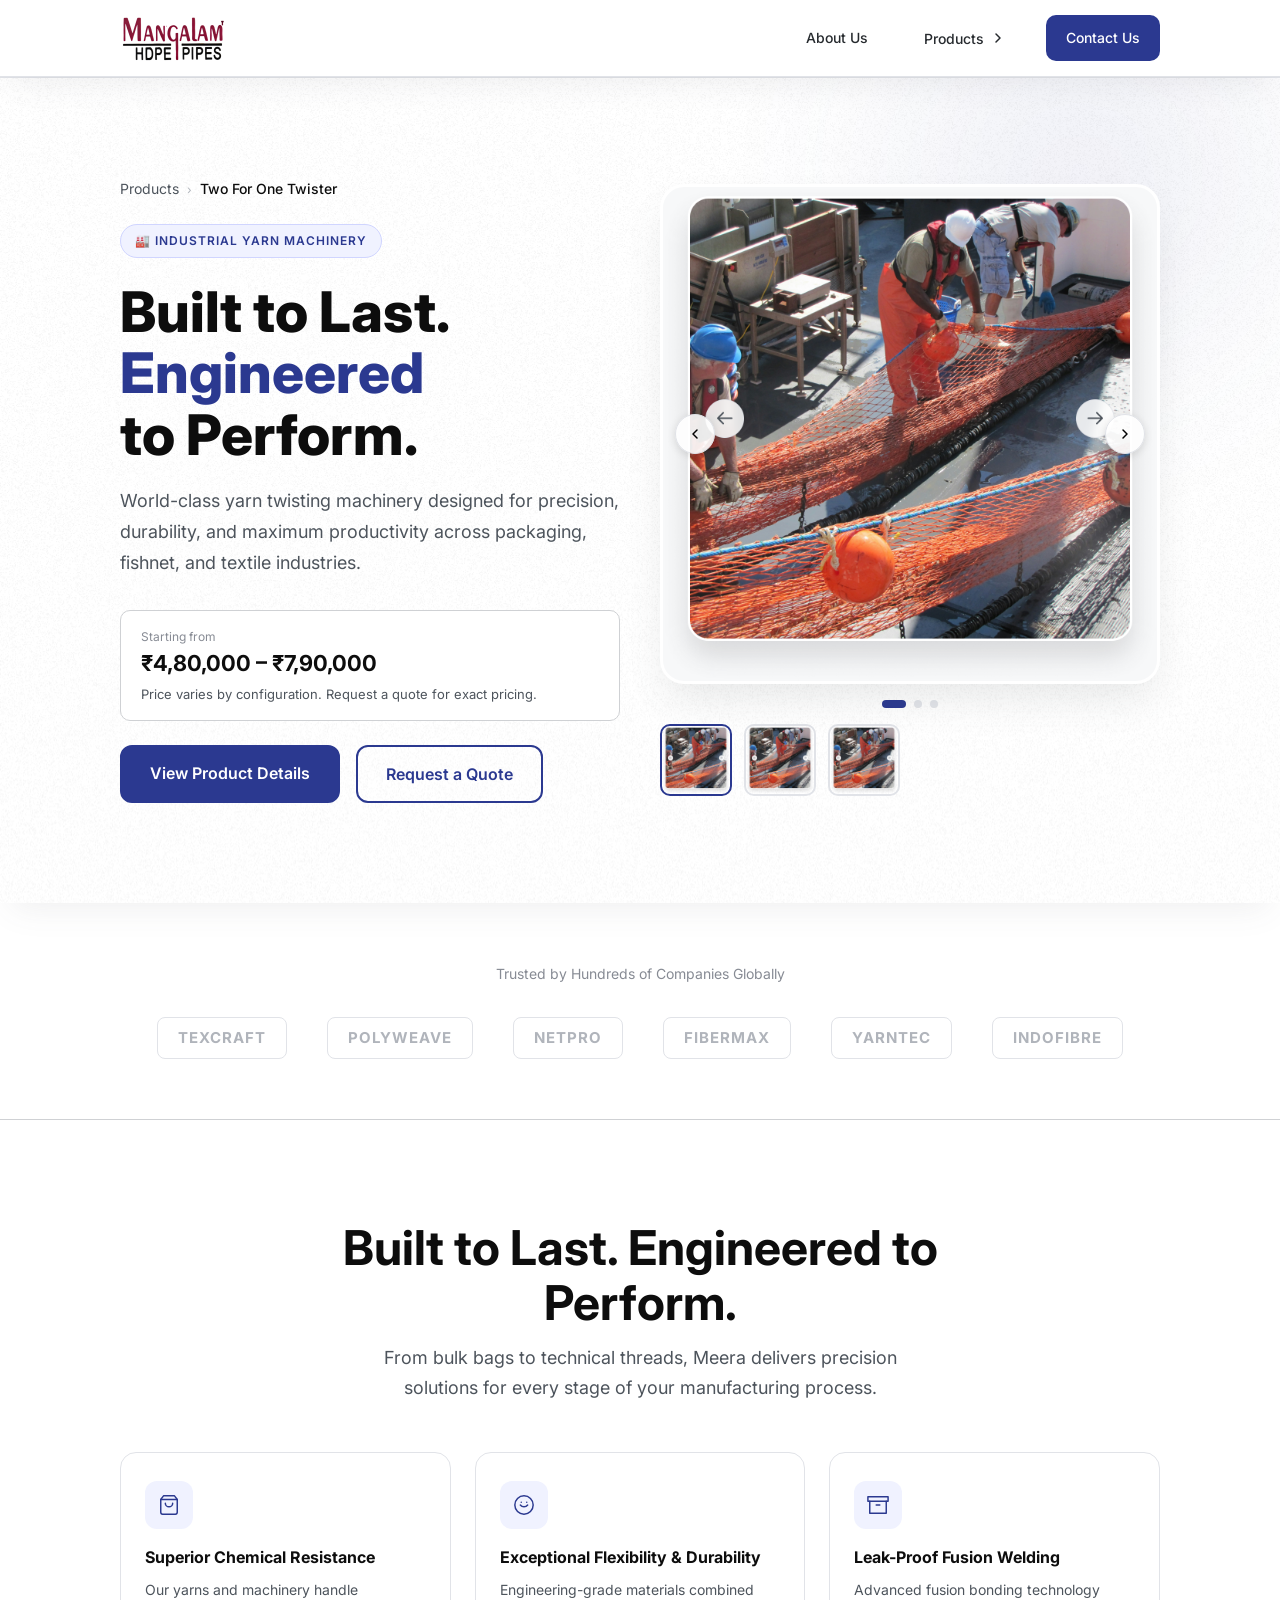
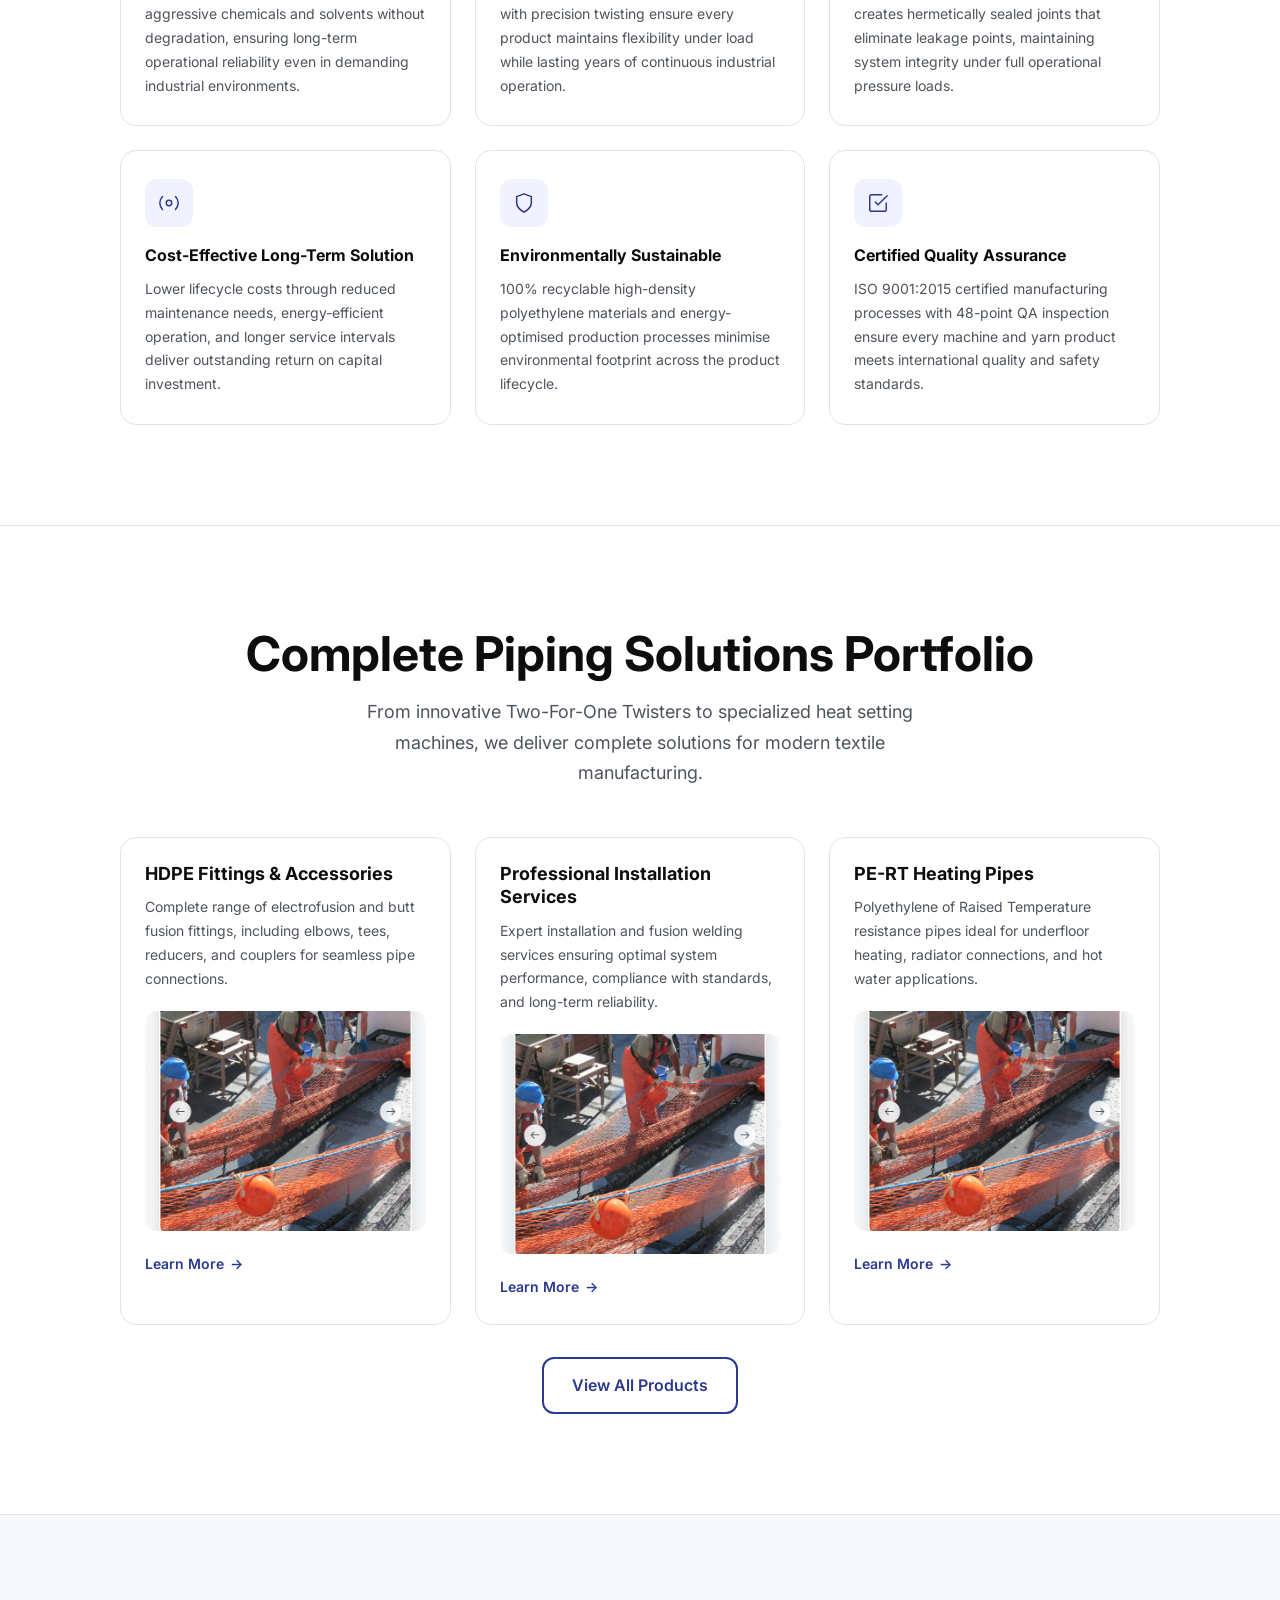
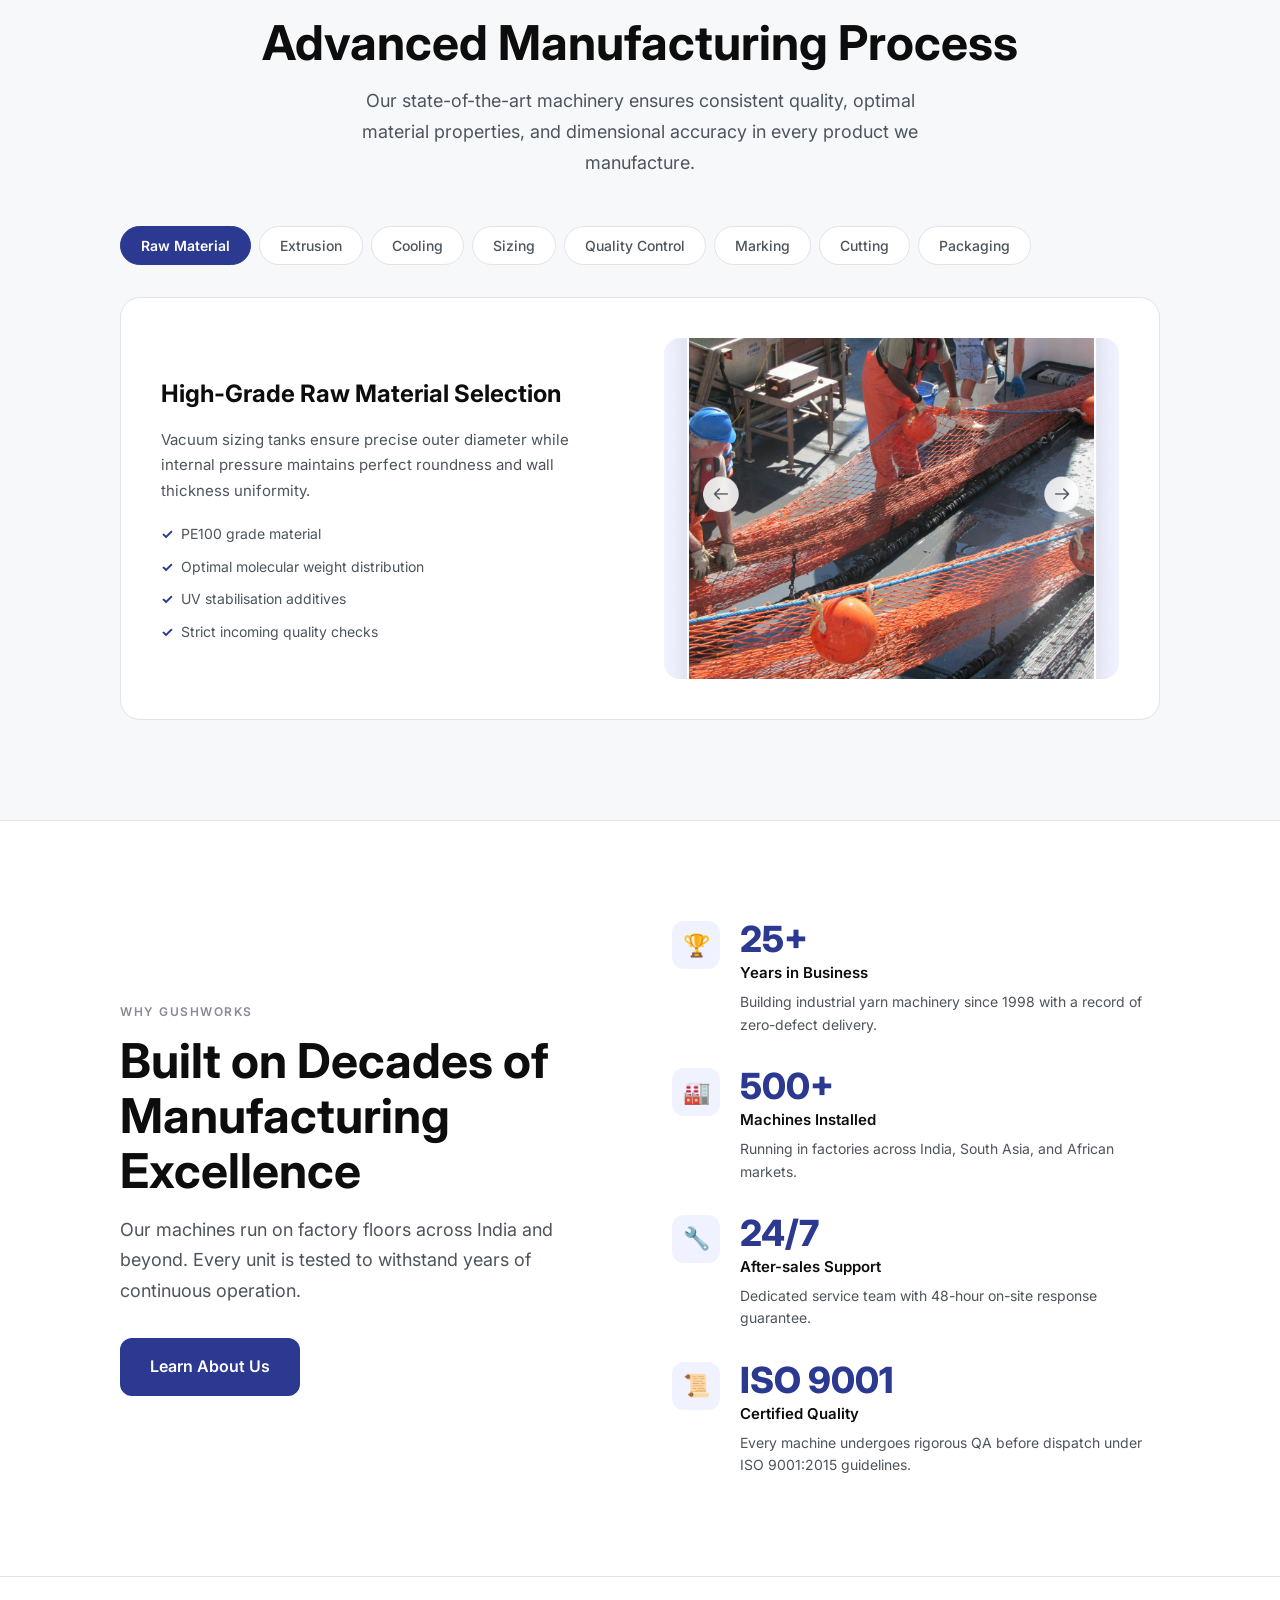
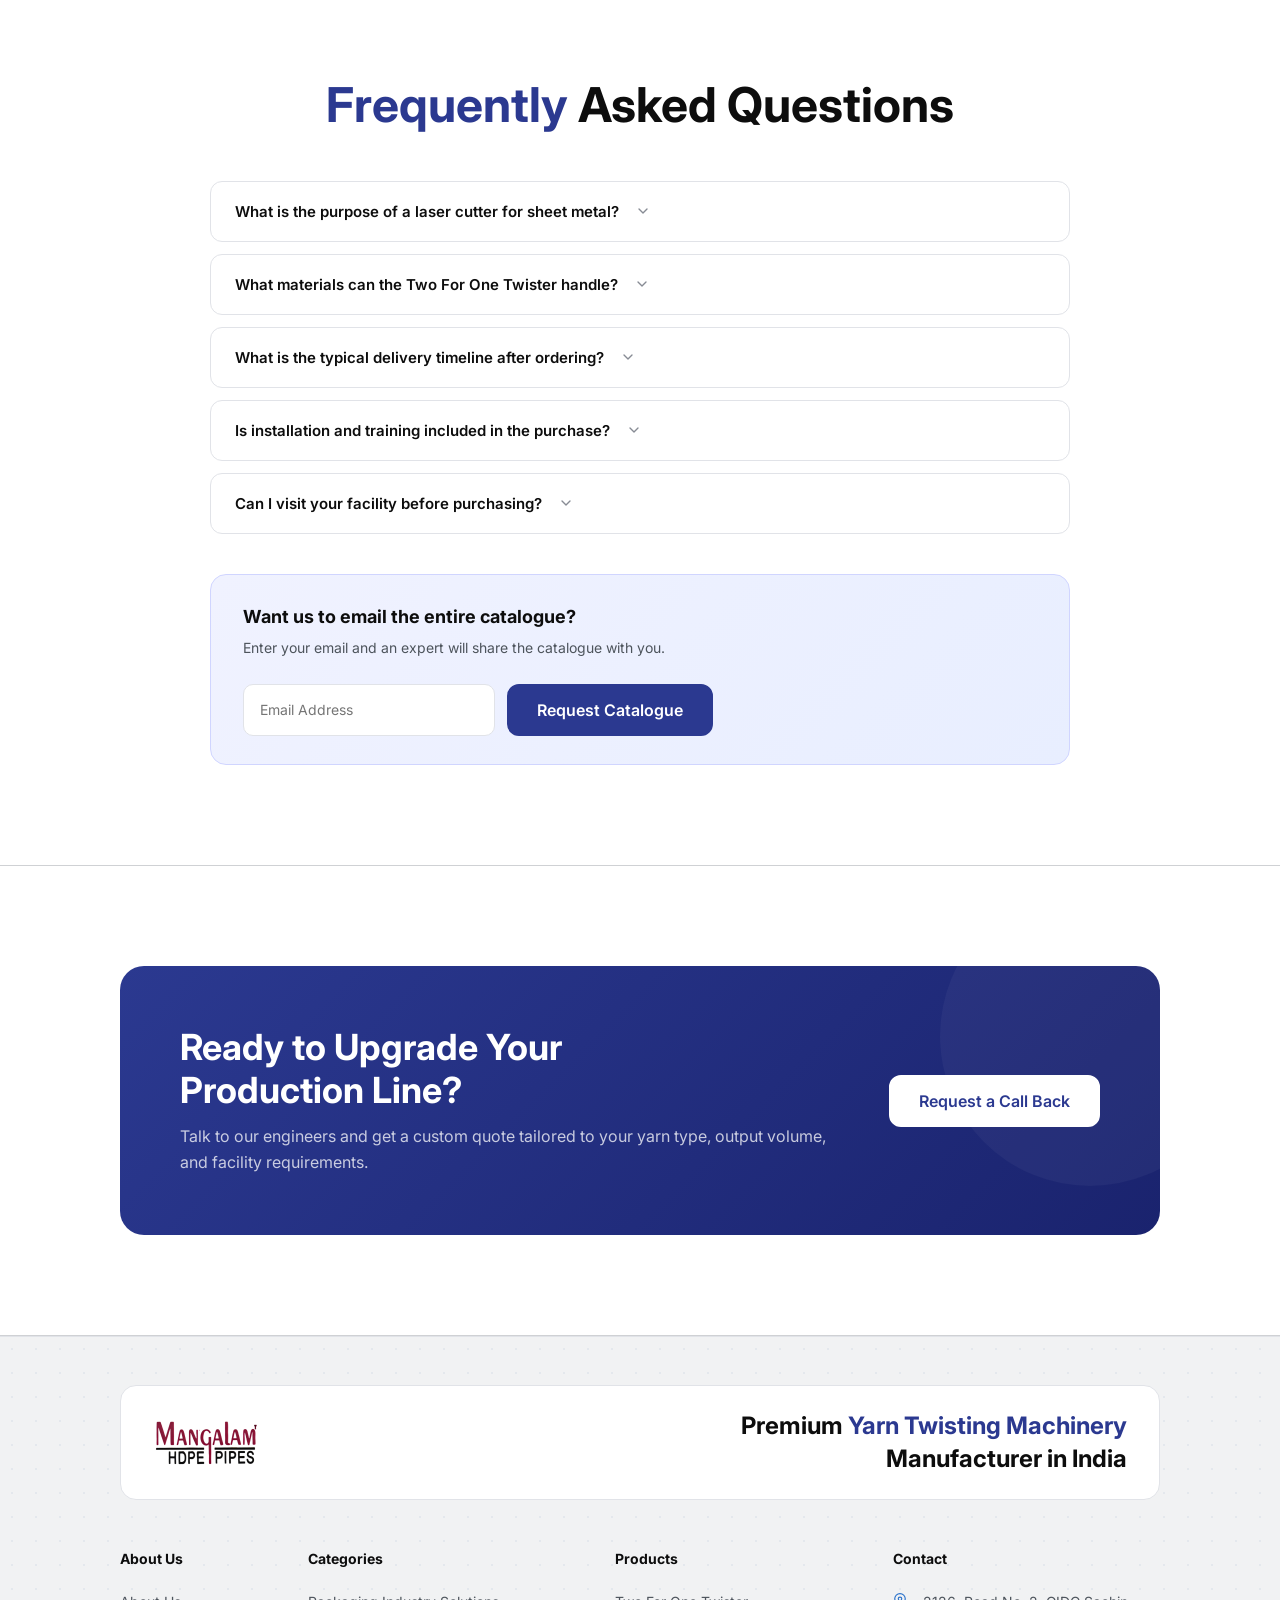
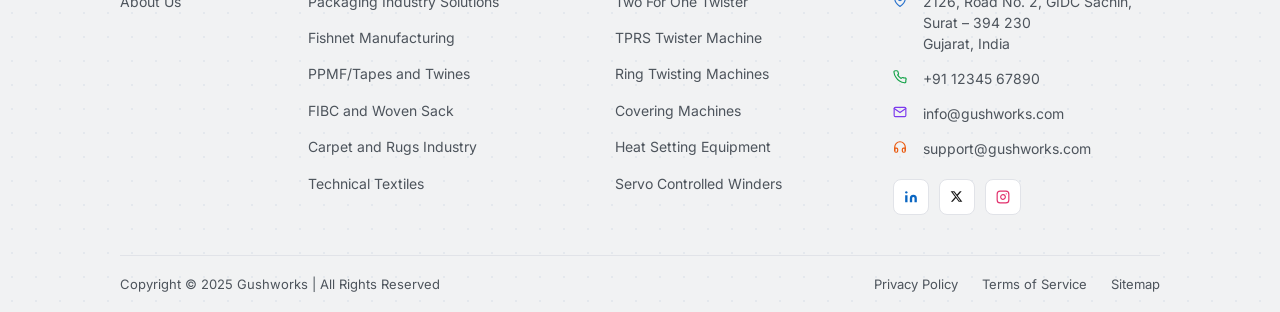
==== commit 02728b4e: "Add files via upload" ====
--- a/index.html
+++ b/index.html
@@ -128,10 +128,7 @@
             <button class="carousel__btn carousel__btn--next" aria-label="Next image">
               <svg width="16" height="16" viewBox="0 0 16 16" fill="none"><path d="M6 12L10 8L6 4" stroke="currentColor" stroke-width="1.5" stroke-linecap="round" stroke-linejoin="round"/></svg>
             </button>
-            <div class="zoom-hint" aria-hidden="true">
-              <svg width="12" height="12" viewBox="0 0 24 24" fill="none" stroke="currentColor" stroke-width="2"><circle cx="11" cy="11" r="8"/><path d="M21 21l-4.35-4.35"/><line x1="11" y1="8" x2="11" y2="14"/><line x1="8" y1="11" x2="14" y2="11"/></svg>
-              Hover to zoom
-            </div>
+
           </div>
           <!-- Zoom panel -->
           <div class="zoom-panel" aria-hidden="true">
